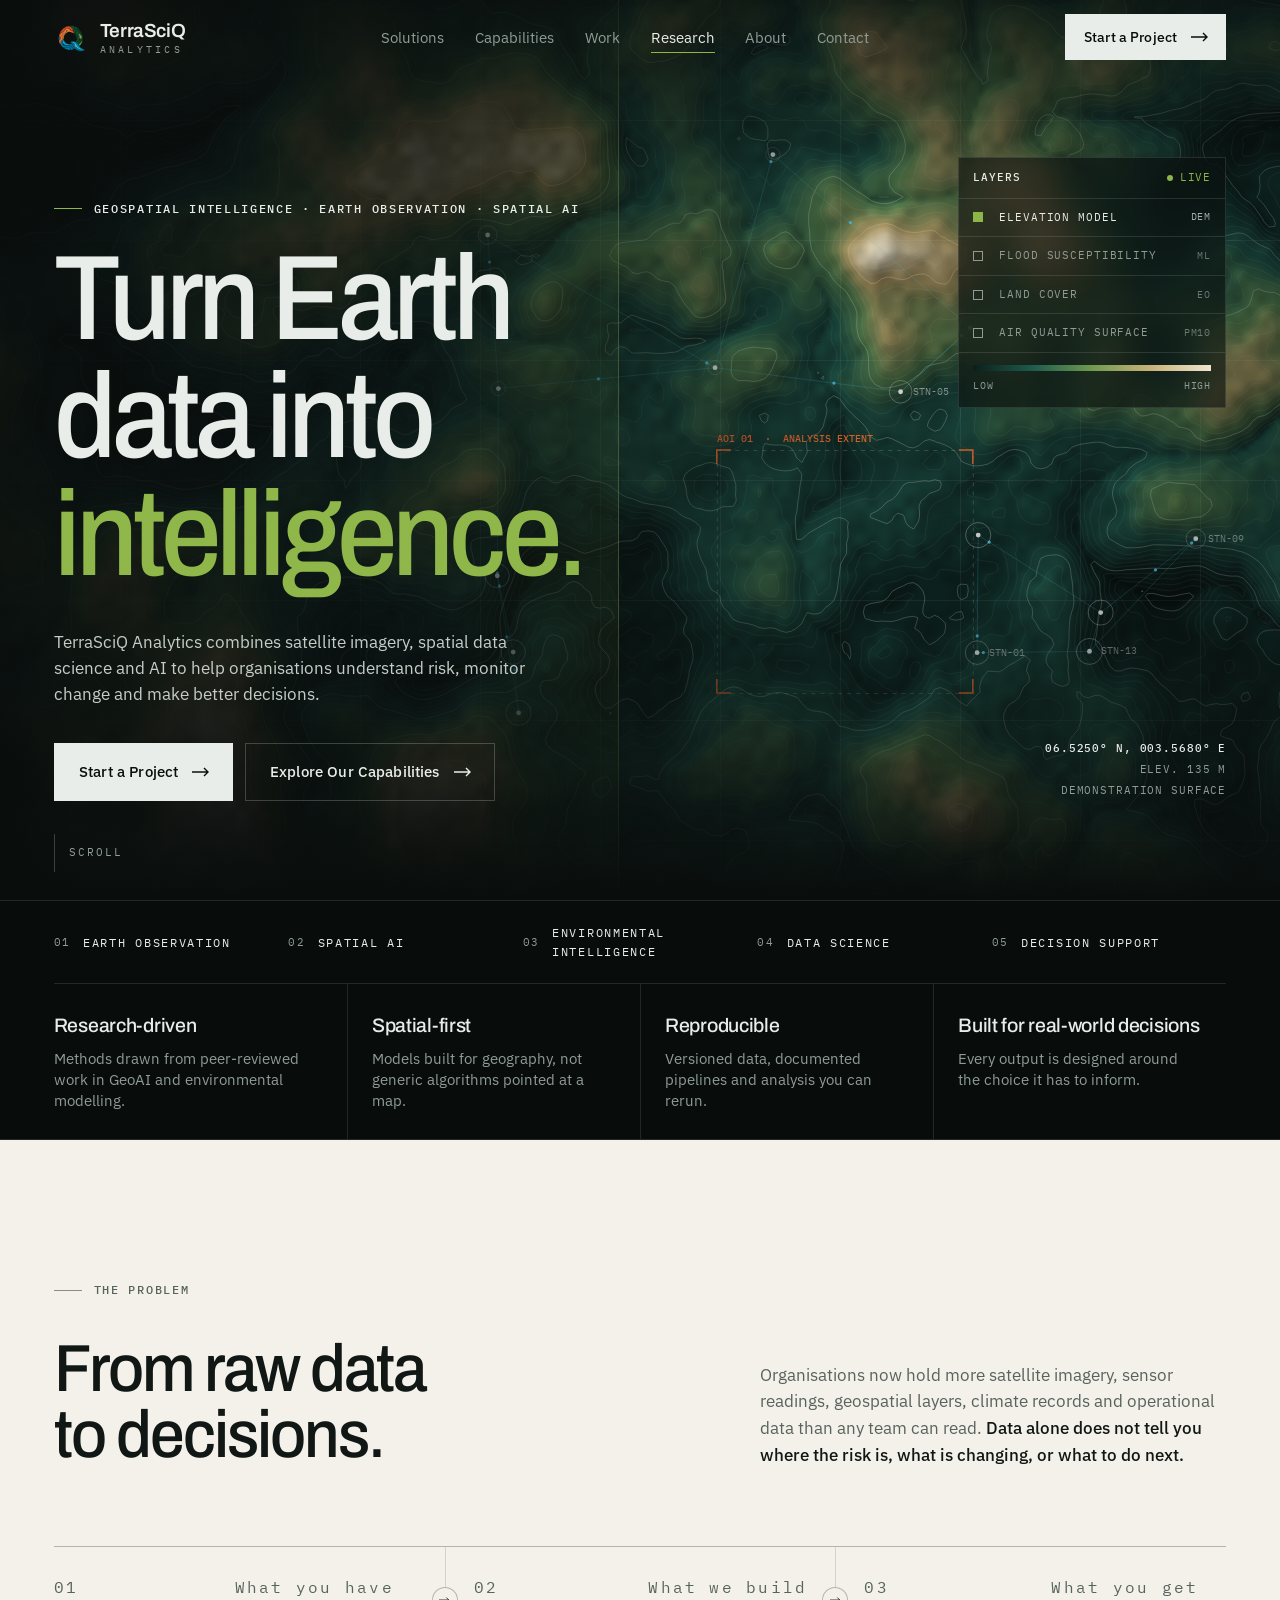
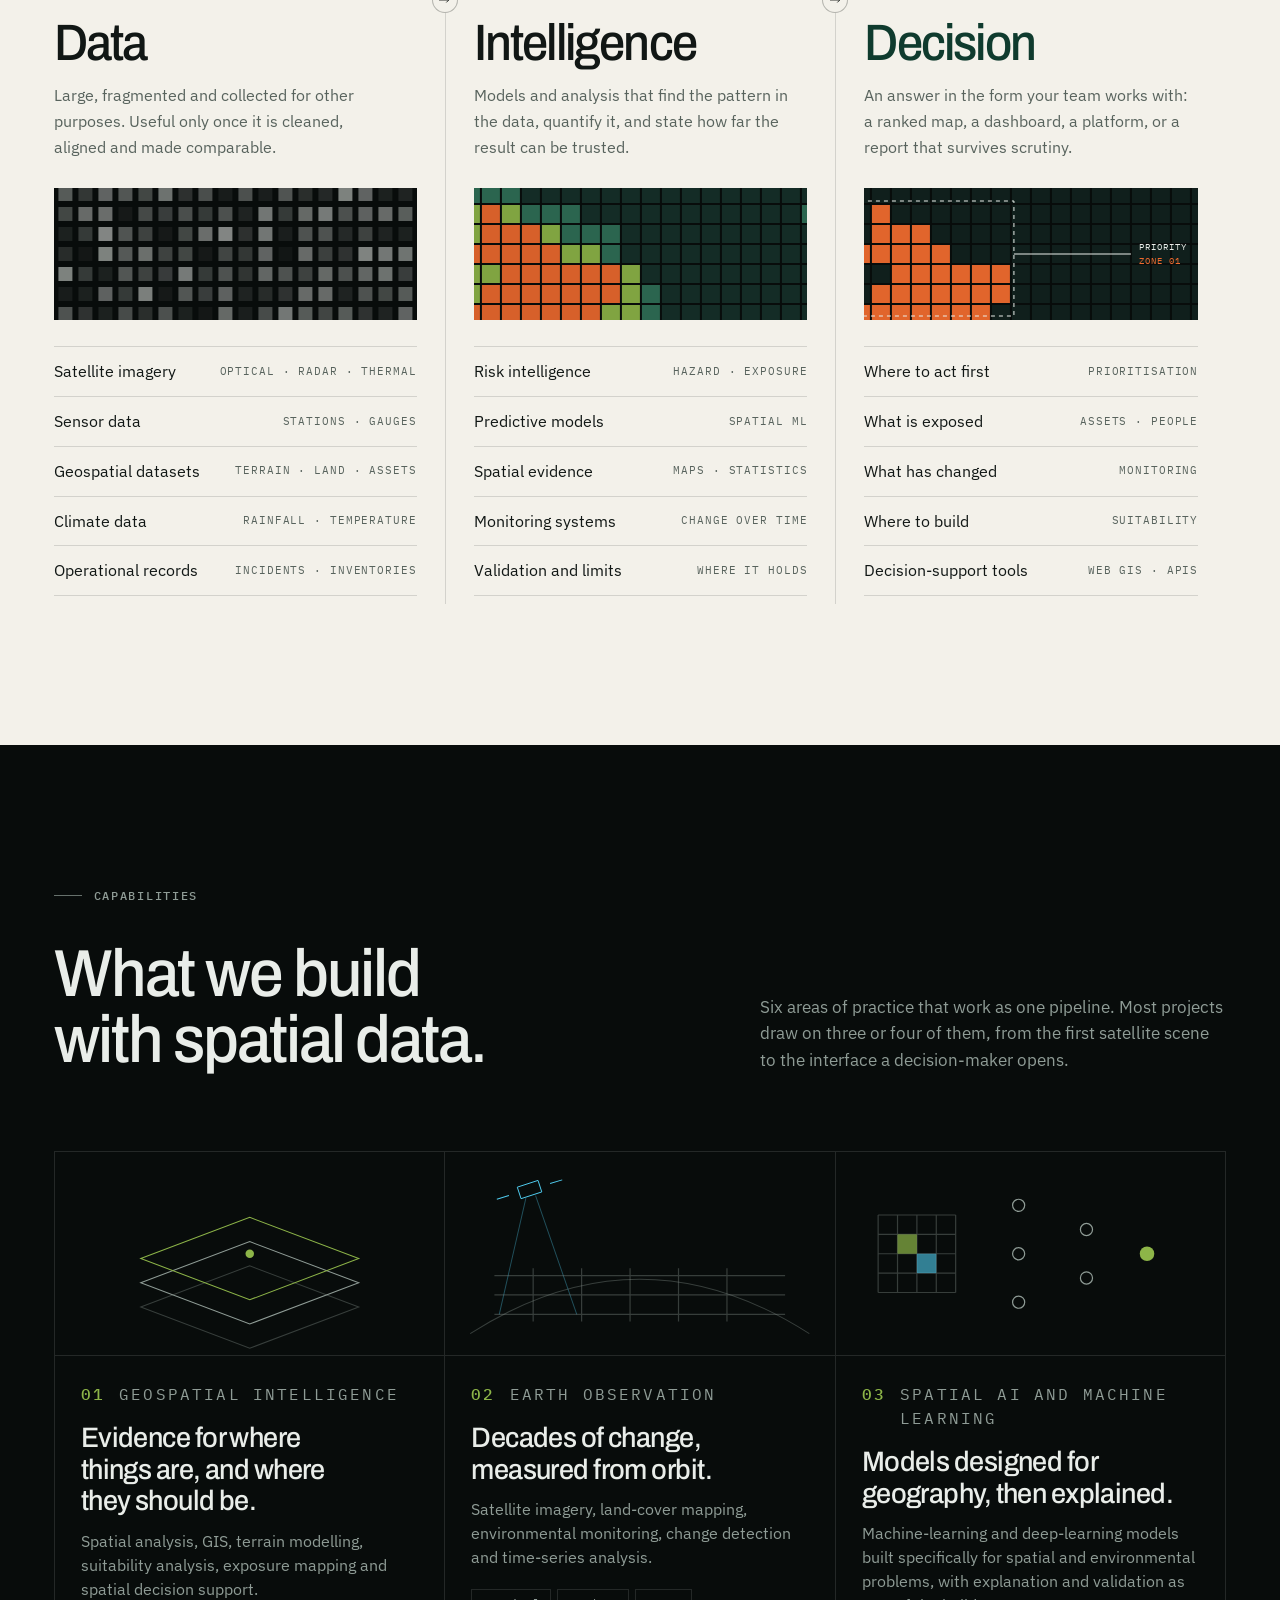
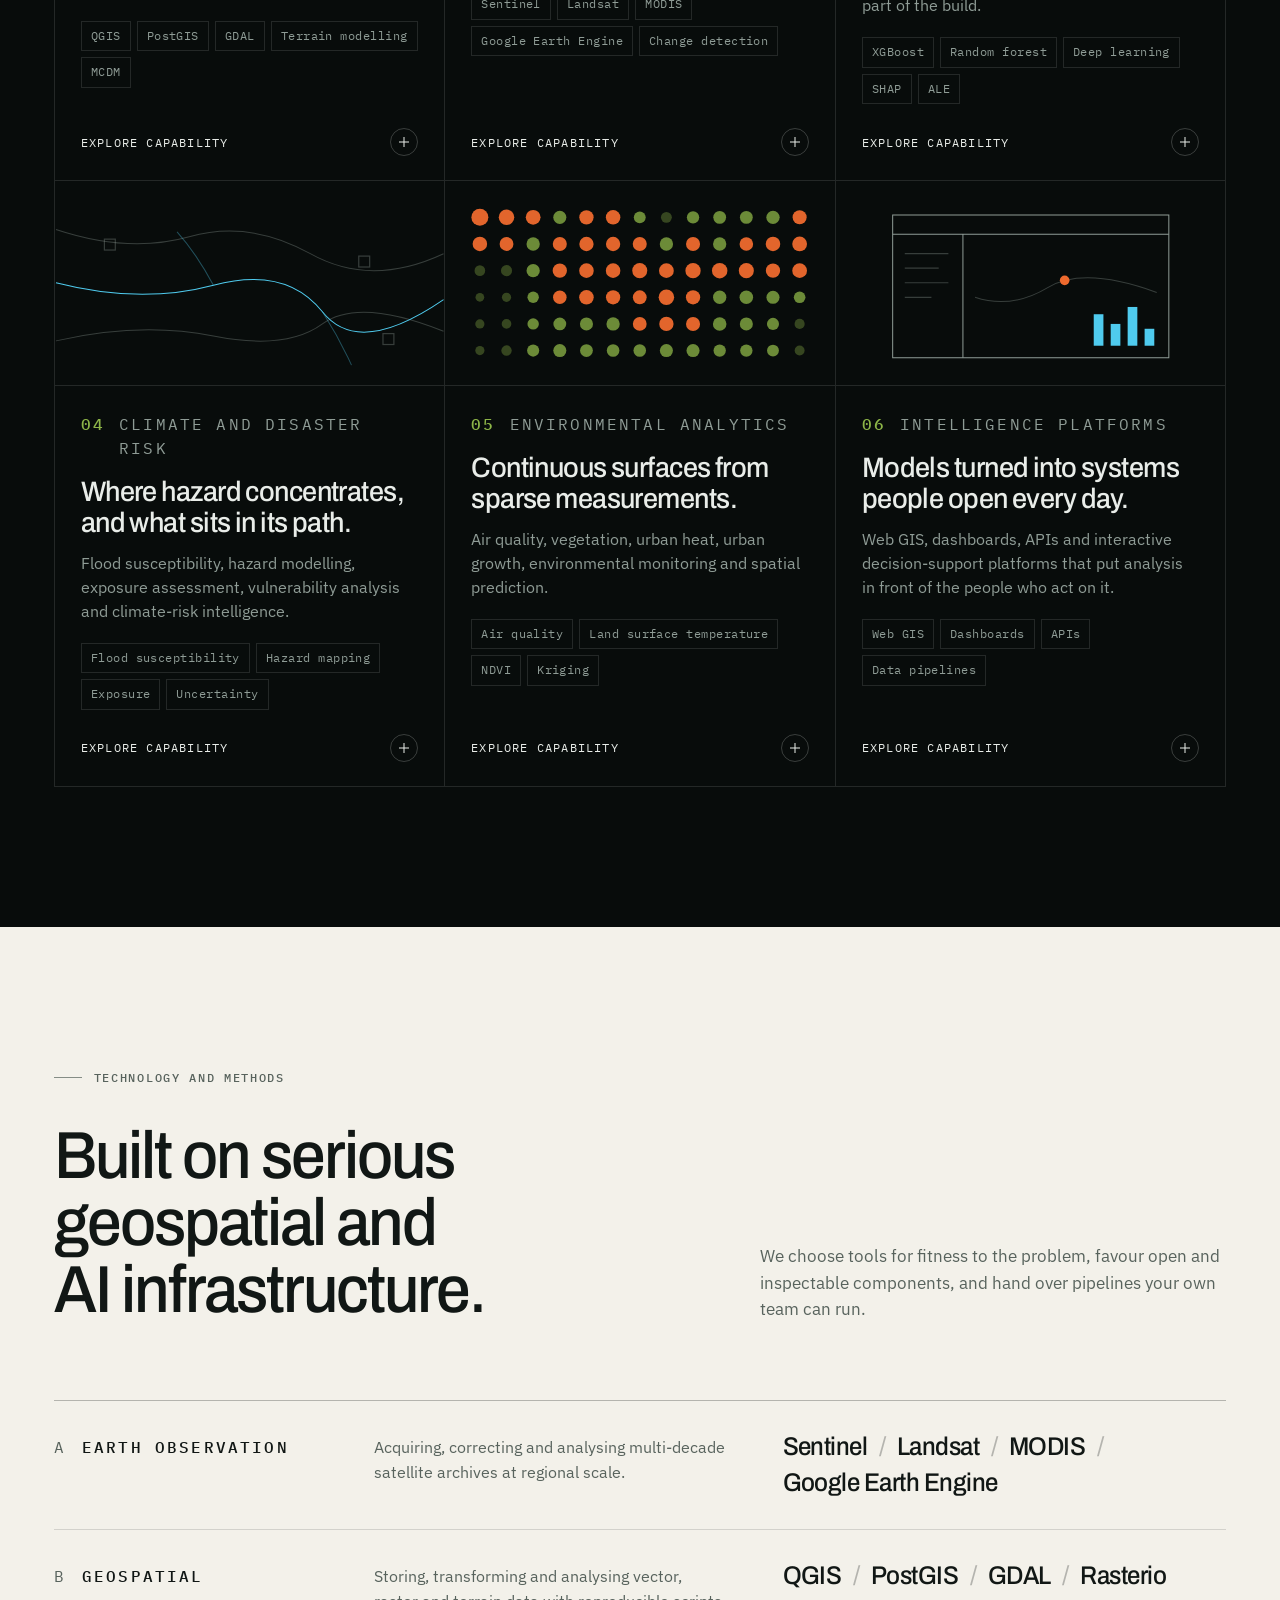
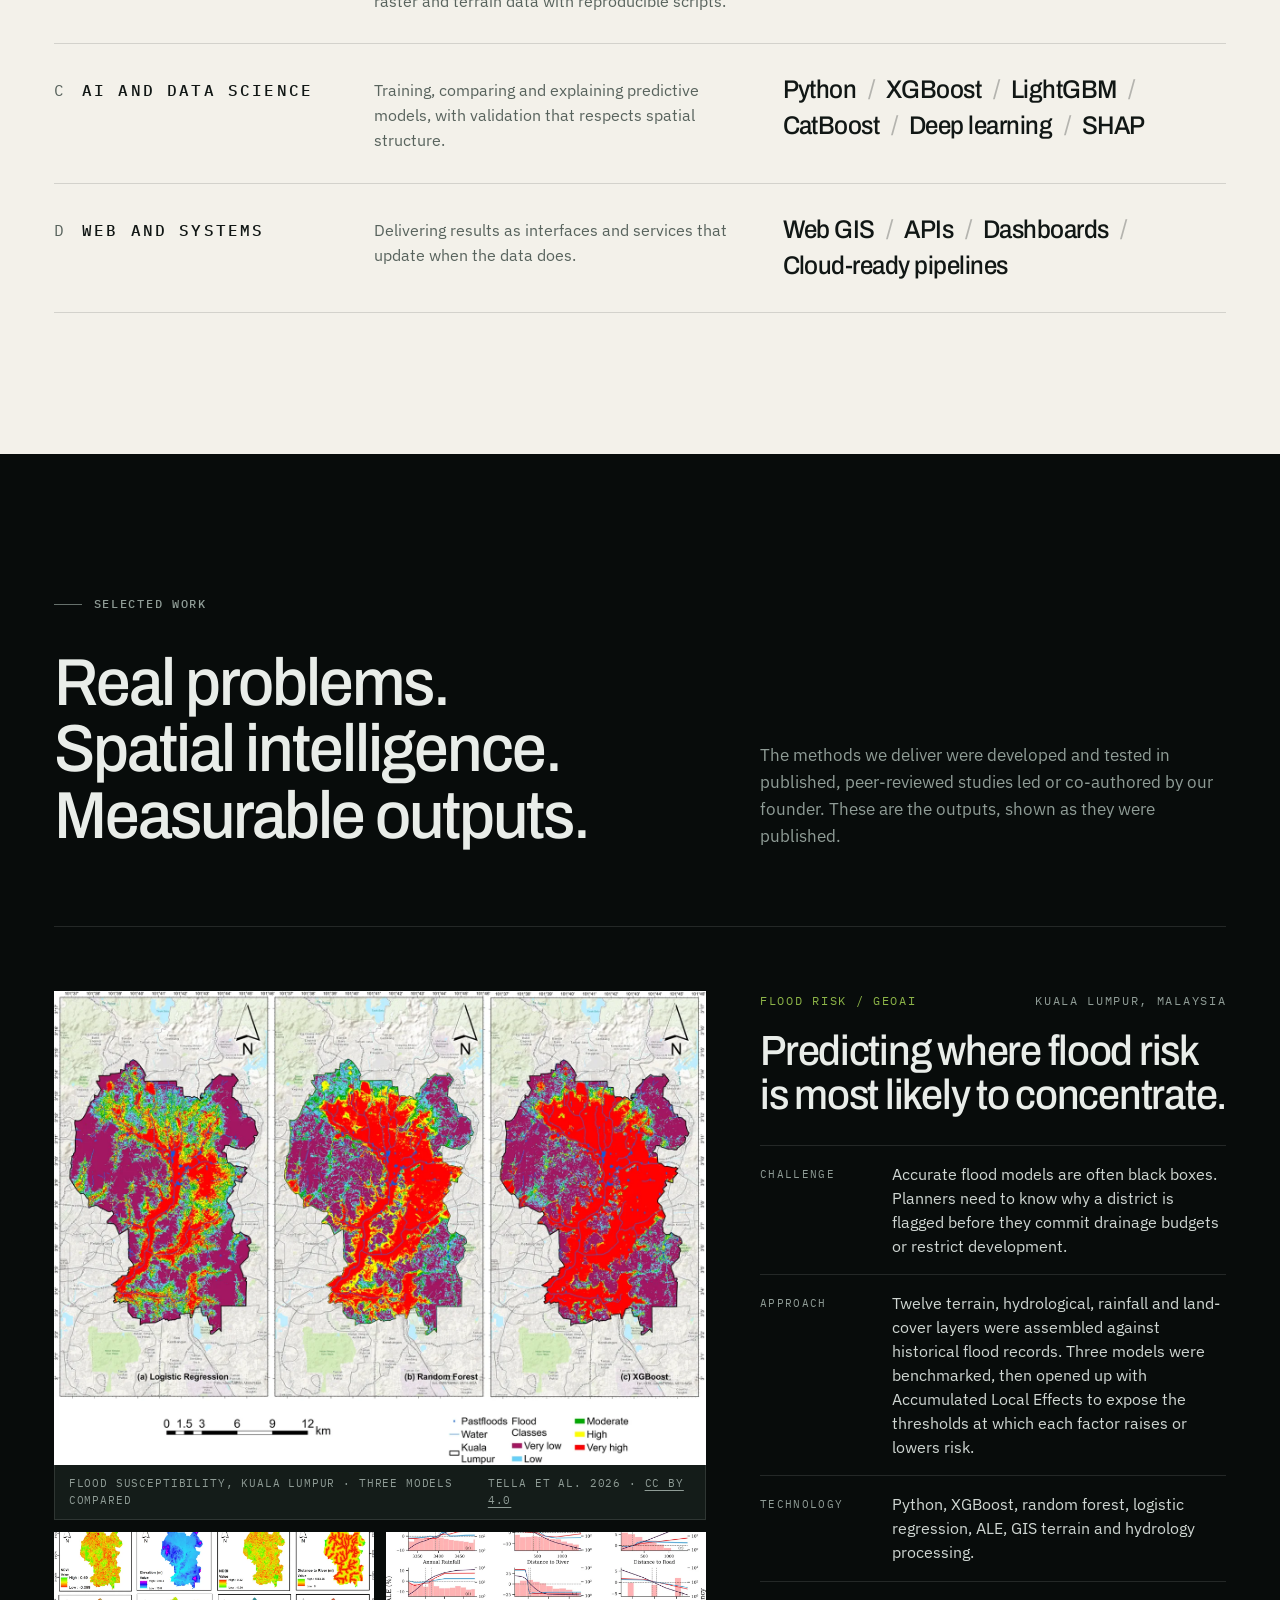
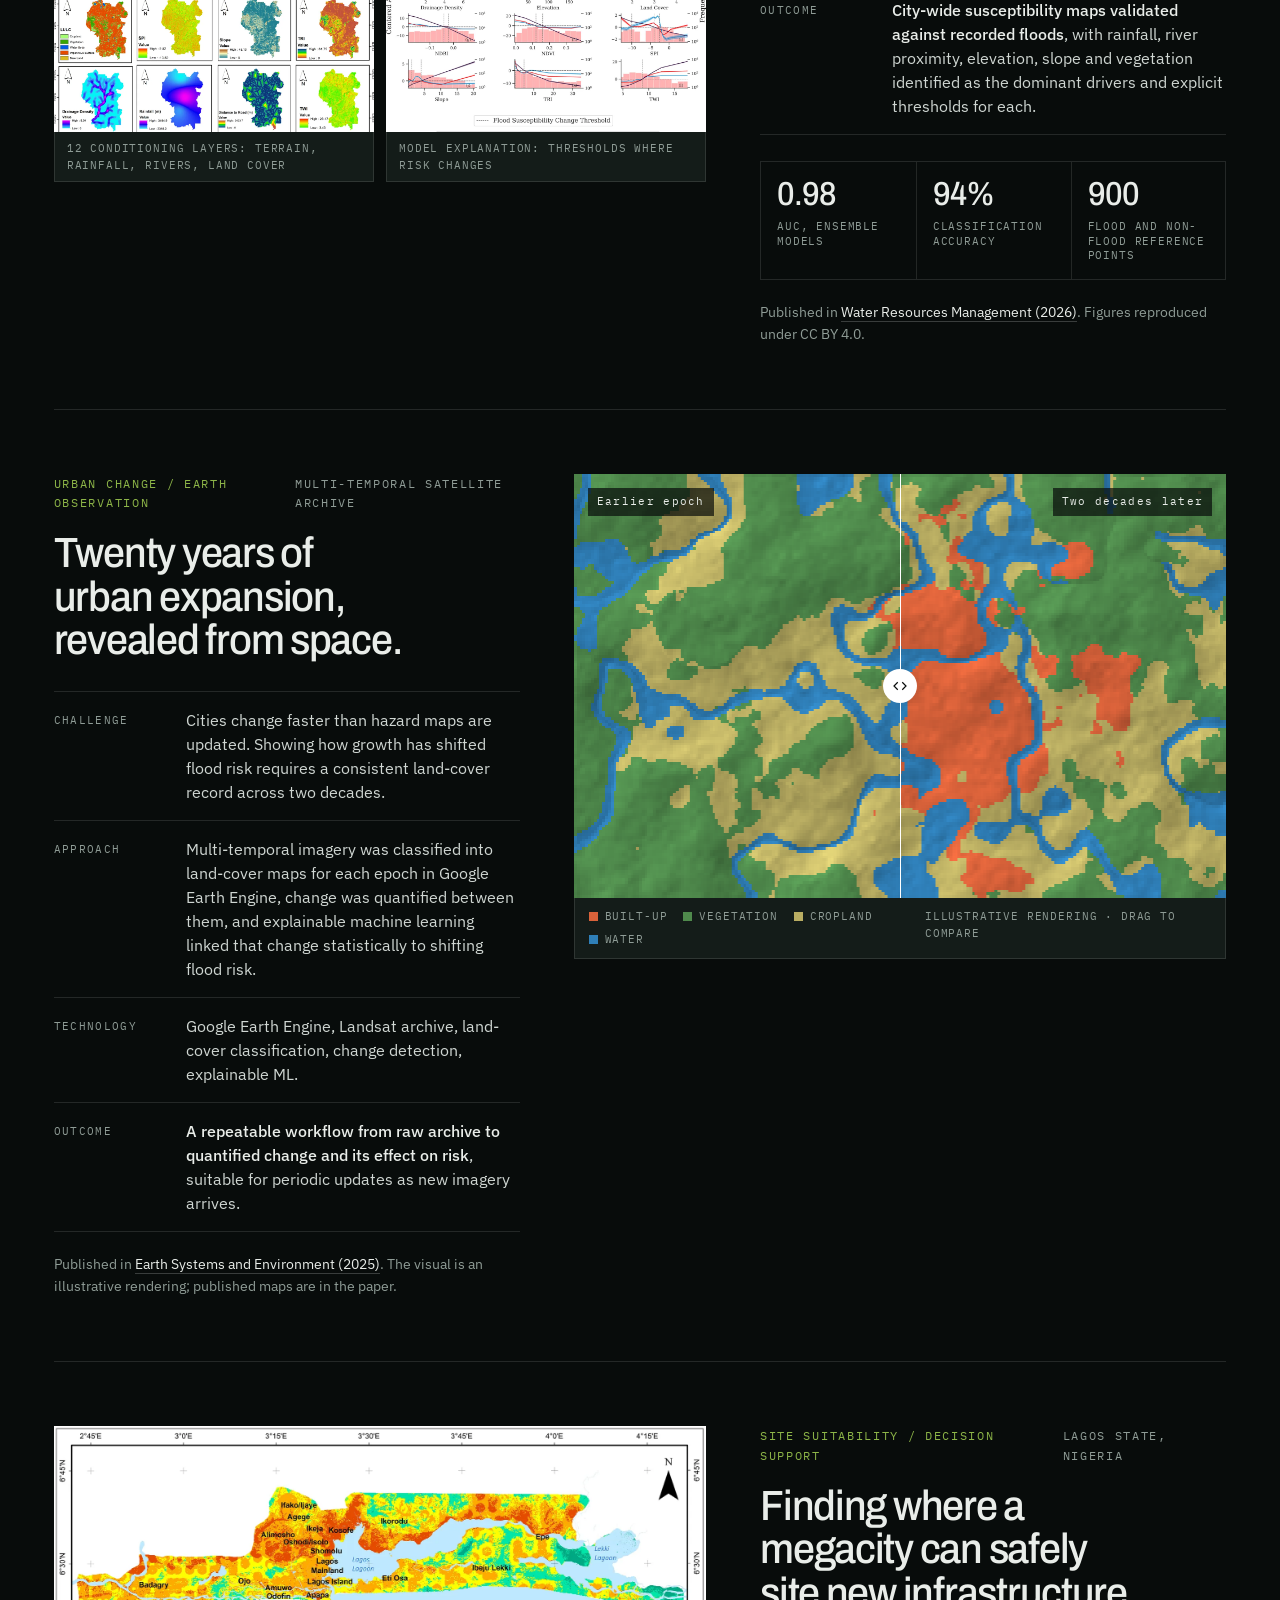
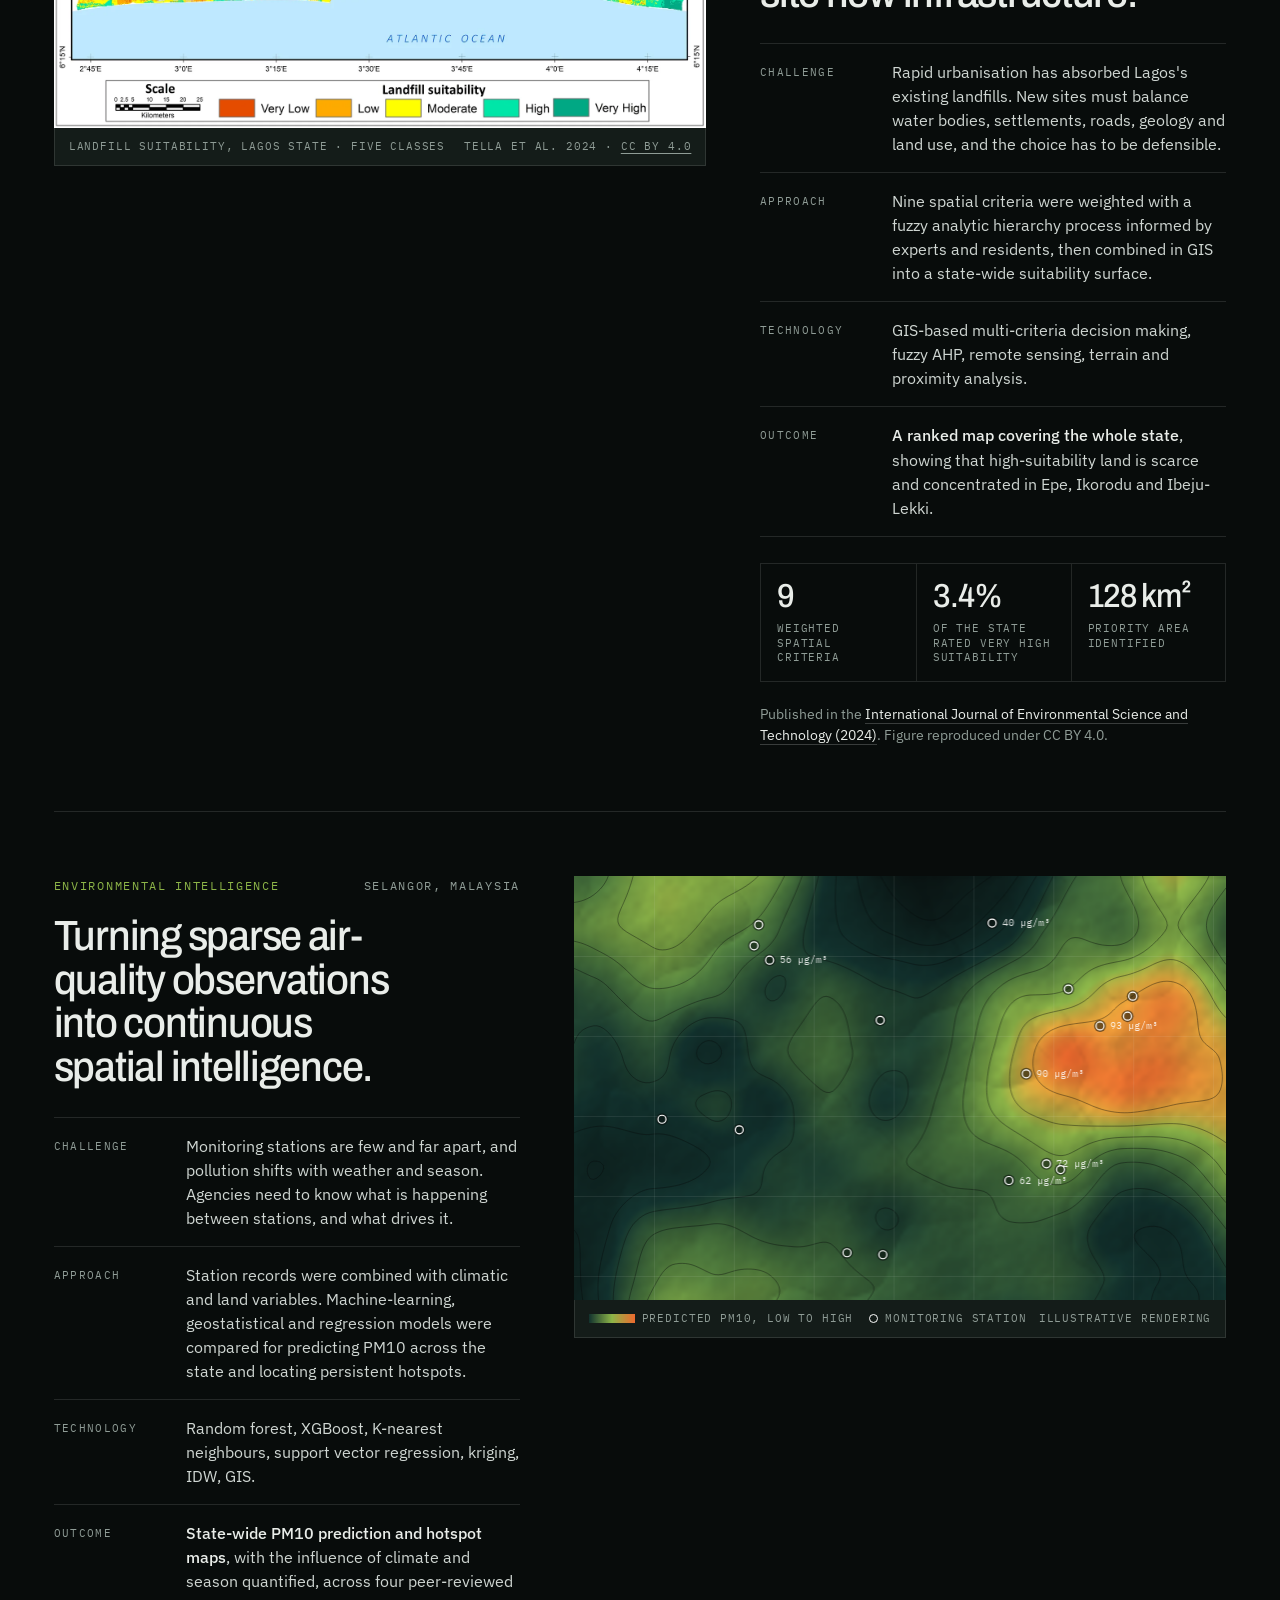
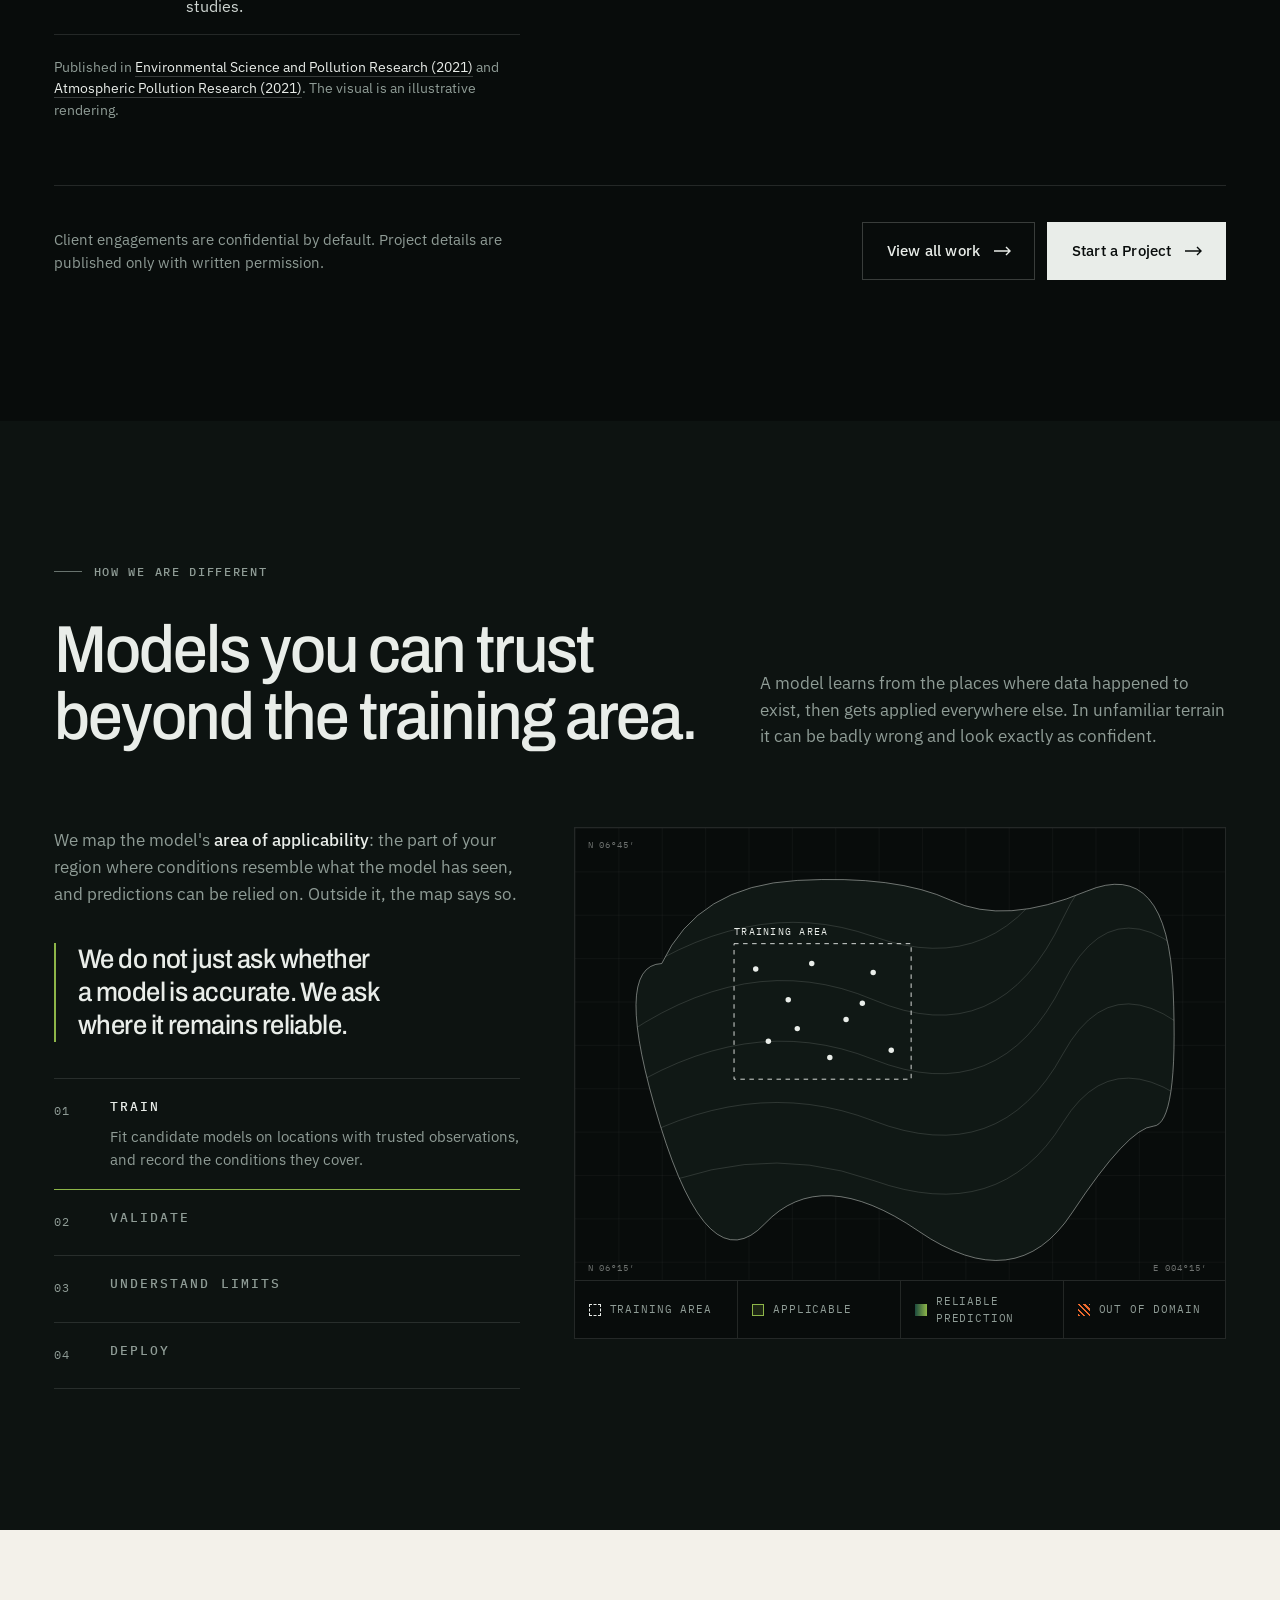
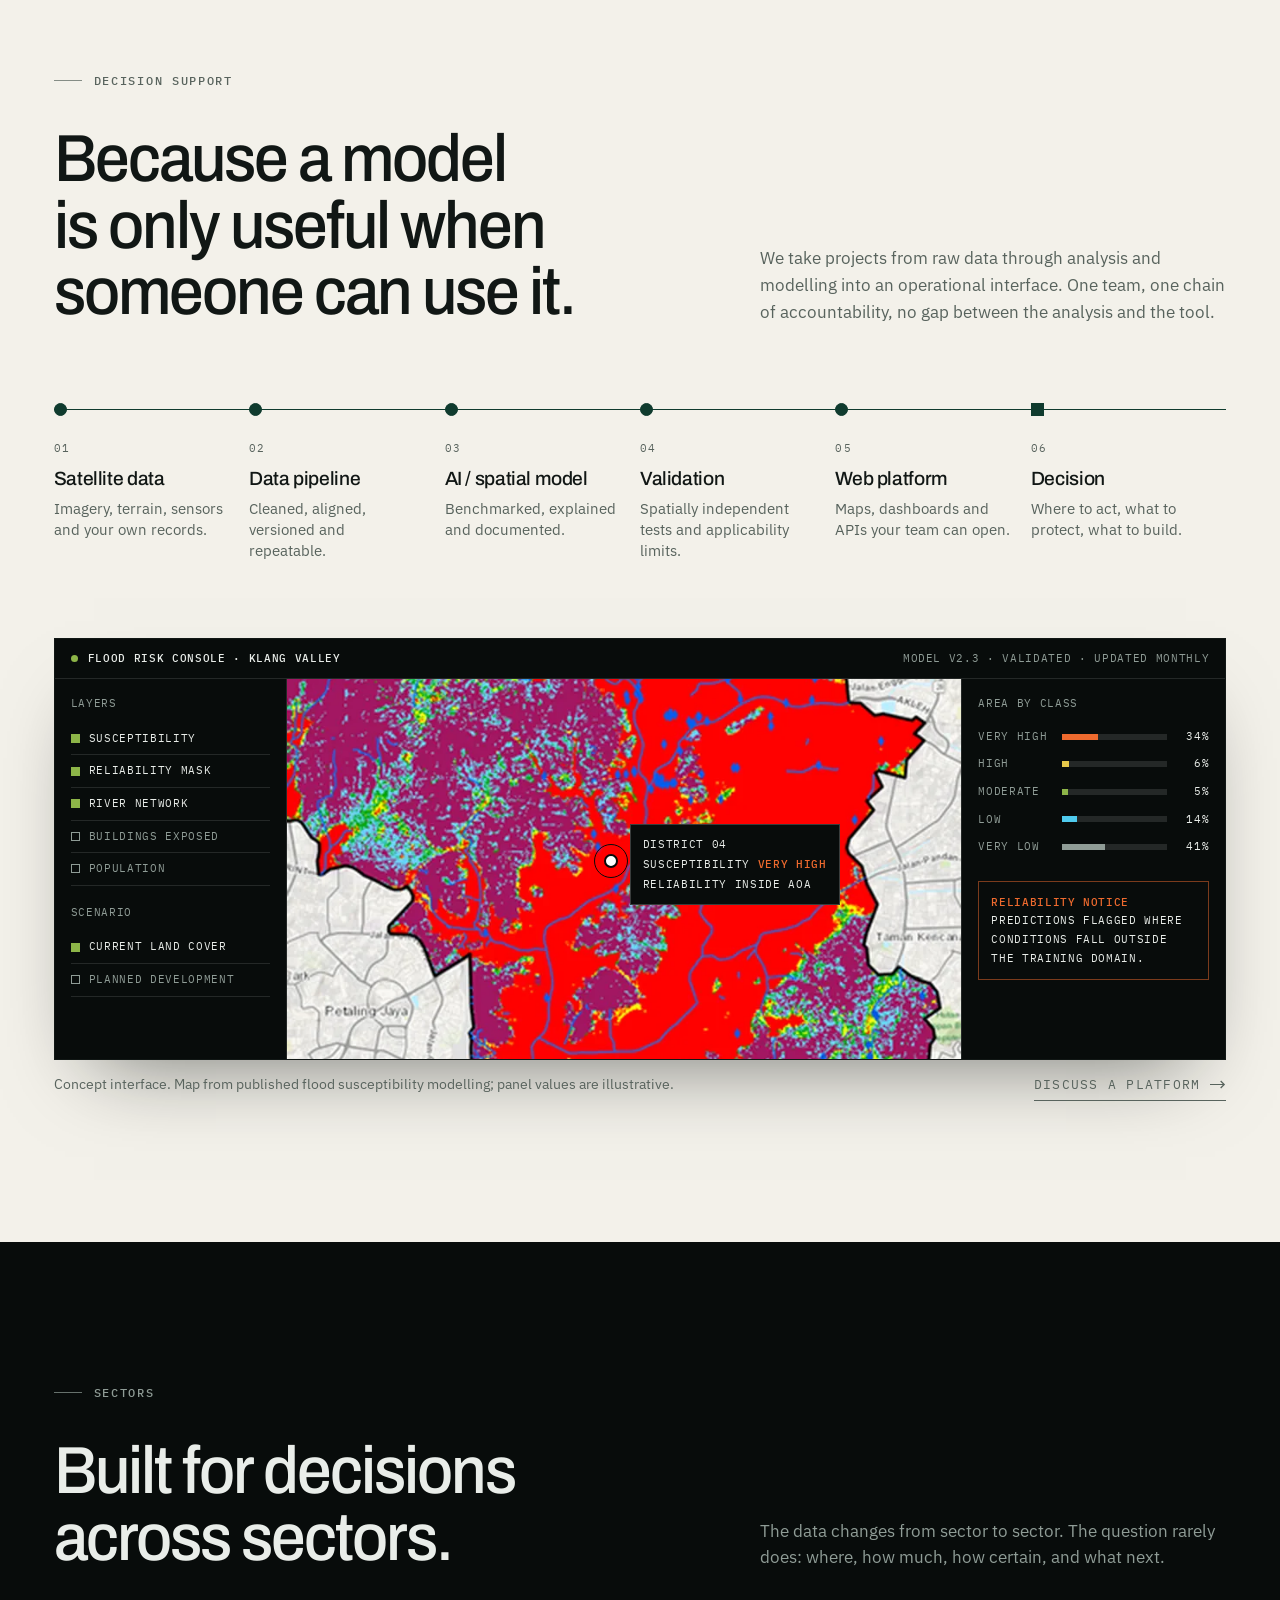
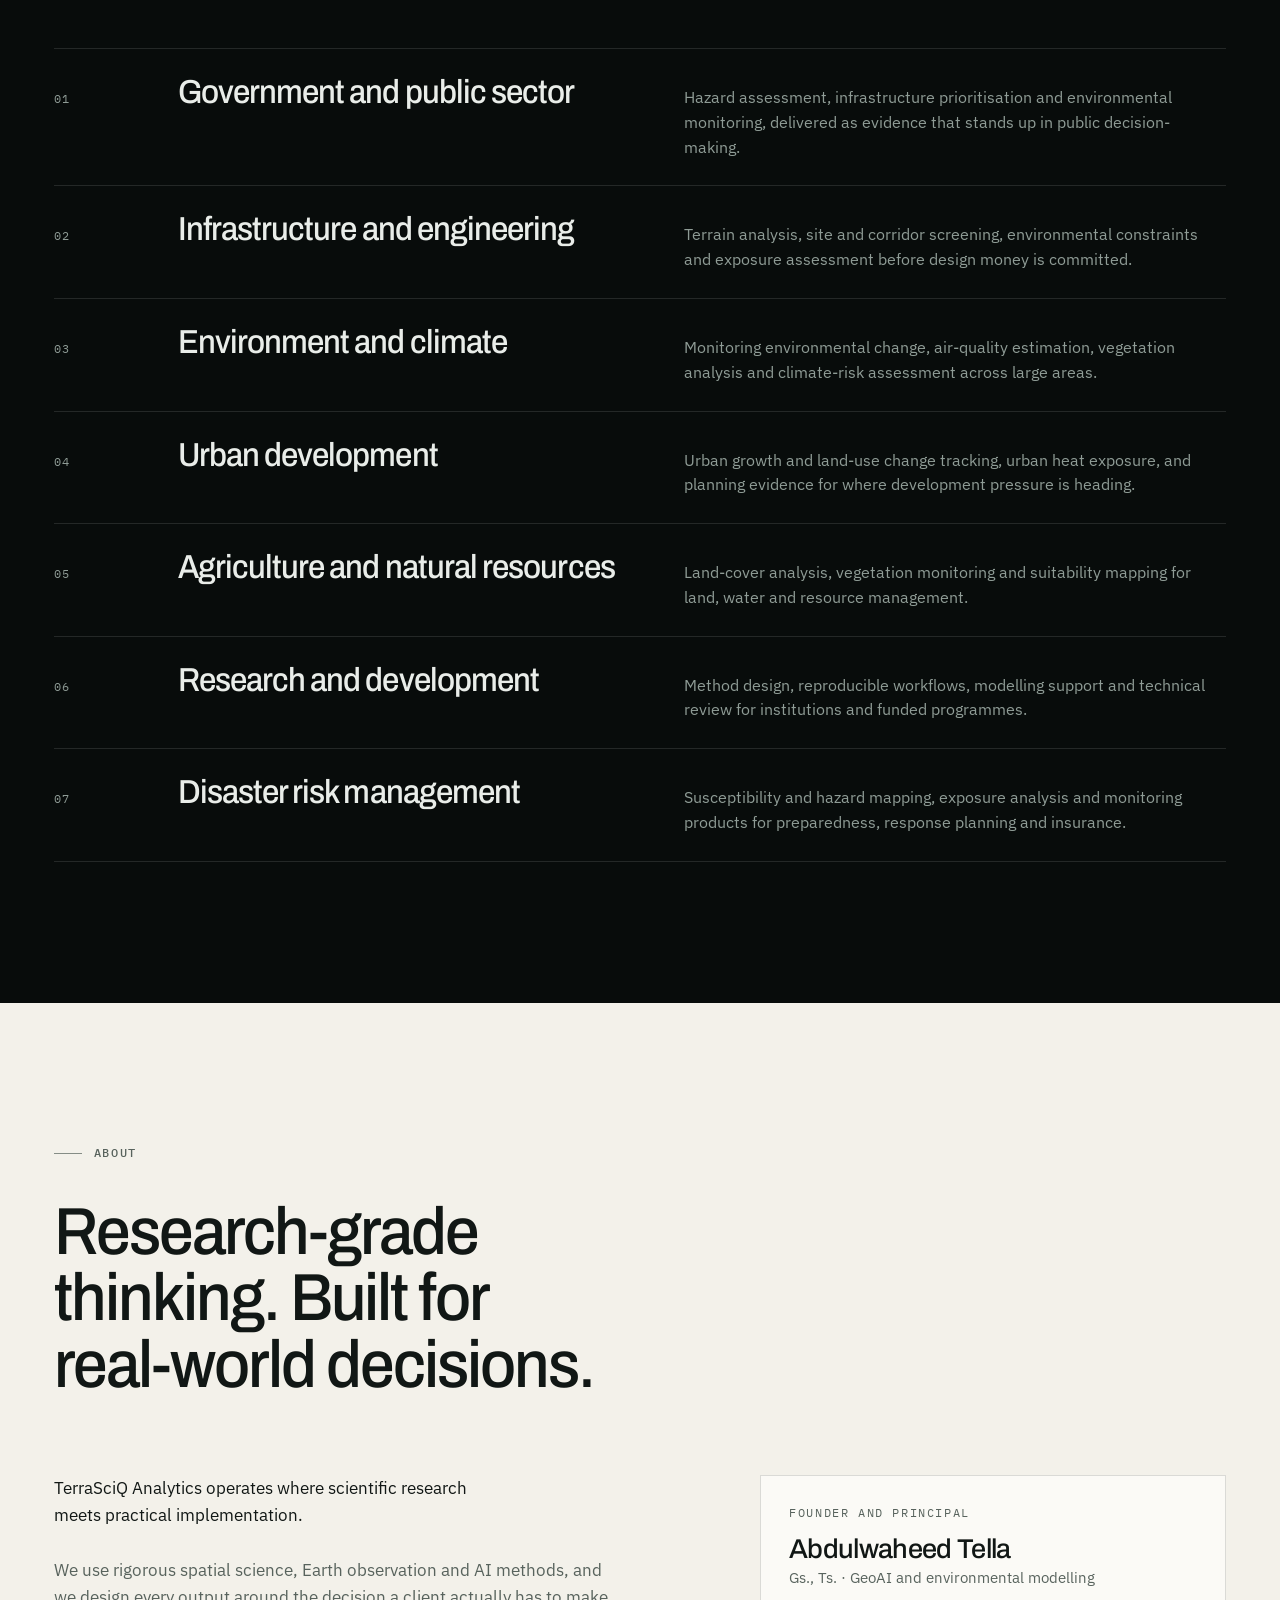
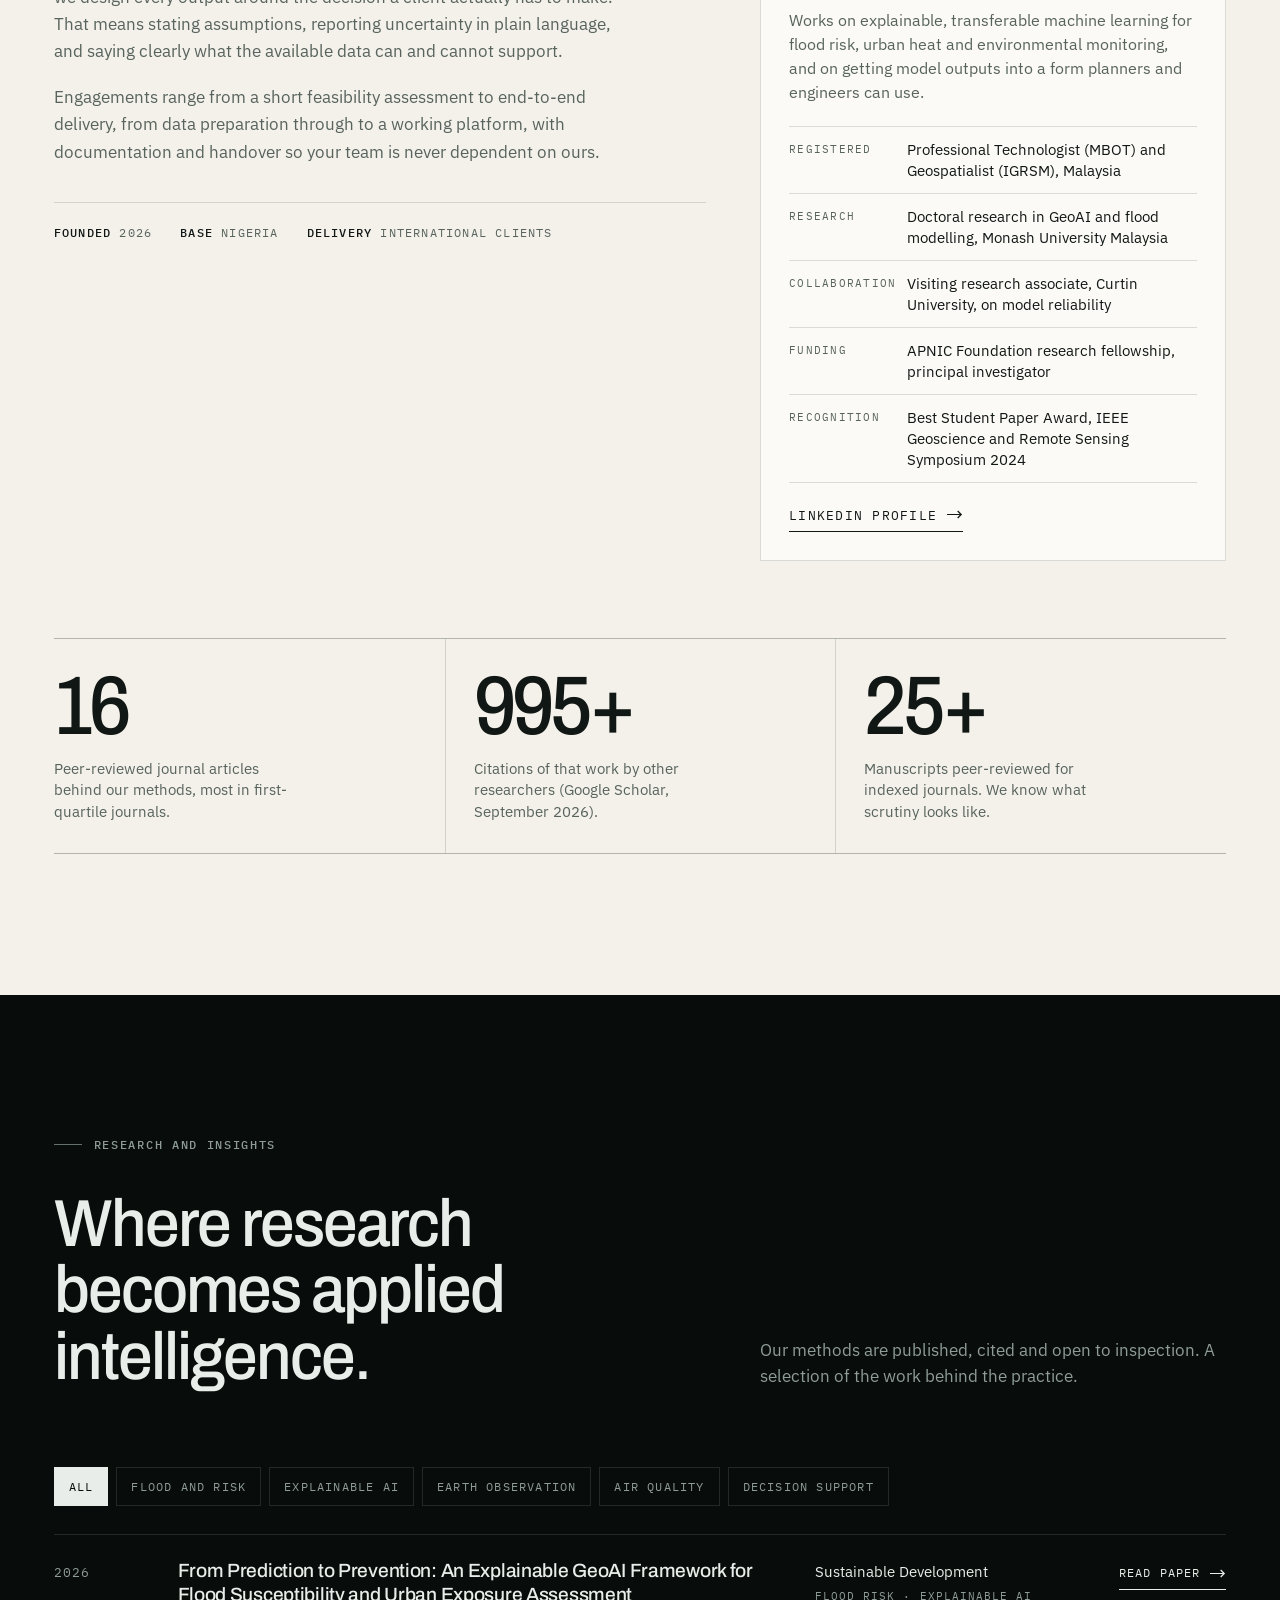
==== index.html @ 1909eb3b "Build TerraSciQ Analytics website Single-page static site: hero terrain engine with switchable layer" ====
<!doctype html>
<html lang="en" class="no-js">
<head>
  <meta charset="utf-8">
  <meta name="viewport" content="width=device-width, initial-scale=1">
  <title>TerraSciQ Analytics | Geospatial intelligence, Earth observation and spatial AI</title>
  <meta name="description" content="TerraSciQ Analytics combines satellite imagery, spatial data science and AI to help organisations understand risk, monitor change and make better decisions. GeoAI, flood and climate risk modelling, environmental analytics and Web GIS platforms.">
  <meta name="theme-color" content="#080c0b">
  <link rel="canonical" href="https://www.terrasciq.com/">

  <meta property="og:type" content="website">
  <meta property="og:site_name" content="TerraSciQ Analytics">
  <meta property="og:title" content="TerraSciQ Analytics | Turn Earth data into intelligence">
  <meta property="og:description" content="Spatial intelligence powered by Earth observation, AI and data science. We build spatial models and test where their predictions remain reliable.">
  <meta property="og:url" content="https://www.terrasciq.com/">
  <meta property="og:image" content="https://www.terrasciq.com/assets/img/og-image.jpg">
  <meta property="og:image:width" content="1200">
  <meta property="og:image:height" content="630">
  <meta name="twitter:card" content="summary_large_image">

  <link rel="icon" type="image/png" sizes="32x32" href="assets/img/favicon-32.png">
  <link rel="icon" type="image/png" sizes="16x16" href="assets/img/favicon-16.png">
  <link rel="apple-touch-icon" sizes="180x180" href="assets/img/favicon-180.png">
  <link rel="manifest" href="site.webmanifest">

  <link rel="preconnect" href="https://fonts.googleapis.com">
  <link rel="preconnect" href="https://fonts.gstatic.com" crossorigin>
  <link rel="stylesheet" href="https://fonts.googleapis.com/css2?family=Archivo:wdth,wght@62..125,400..700&family=IBM+Plex+Mono:wght@400;500&family=IBM+Plex+Sans:wght@400;500&display=swap">
  <link rel="stylesheet" href="css/styles.css">
  <script>document.documentElement.className = 'js';</script>

  <script type="application/ld+json">
  {
    "@context": "https://schema.org",
    "@type": "ProfessionalService",
    "name": "TerraSciQ Analytics",
    "url": "https://www.terrasciq.com/",
    "logo": "https://www.terrasciq.com/assets/img/favicon-512.png",
    "image": "https://www.terrasciq.com/assets/img/og-image.jpg",
    "slogan": "Spatial intelligence powered by Earth observation, AI and data science.",
    "description": "Geospatial intelligence, Earth observation, spatial AI, climate and disaster risk modelling, environmental analytics and decision-support platforms.",
    "foundingDate": "2026",
    "email": "terrasciq.analytics@gmail.com",
    "telephone": "+60102486014",
    "address": { "@type": "PostalAddress", "addressCountry": "NG" },
    "areaServed": "Worldwide",
    "founder": { "@type": "Person", "name": "Abdulwaheed Tella", "sameAs": ["https://orcid.org/0000-0002-4380-3343", "https://www.linkedin.com/in/abdulwaheedtella"] },
    "knowsAbout": ["GeoAI", "Geospatial analytics", "Remote sensing", "Earth observation", "Flood risk modelling", "Climate risk analytics", "Environmental analytics", "Spatial data science", "Web GIS"]
  }
  </script>
</head>
<body>
<a class="skip" href="#main">Skip to content</a>

<svg width="0" height="0" style="position:absolute" aria-hidden="true">
  <symbol id="arr" viewBox="0 0 18 10" fill="none" stroke="currentColor" stroke-width="1.4"><path d="M0 5h16M12 1l4 4-4 4"/></symbol>
  <pattern id="hatch" width="7" height="7" patternUnits="userSpaceOnUse" patternTransform="rotate(45)"><line x1="0" y1="0" x2="0" y2="7" stroke="#ee6a2e" stroke-width="1.4"/></pattern>
</svg>

<!-- ============ NAV ============ -->
<header class="nav" id="nav">
  <div class="wrap nav__in">
    <a class="brand" href="#top" aria-label="TerraSciQ Analytics, home">
      <img src="assets/img/logo-icon.webp" width="192" height="192" alt="">
      <span class="brand__name">TerraSciQ<span>Analytics</span></span>
    </a>
    <nav aria-label="Primary">
      <ul class="nav__links">
        <li><a href="#solutions">Solutions</a></li>
        <li><a href="#capabilities">Capabilities</a></li>
        <li><a href="#work">Work</a></li>
        <li><a href="#research">Research</a></li>
        <li><a href="#about">About</a></li>
        <li><a href="#contact">Contact</a></li>
      </ul>
    </nav>
    <div class="nav__right">
      <a class="btn btn--sm" href="#contact" data-magnetic>Start a Project <svg class="arr" aria-hidden="true"><use href="#arr"/></svg></a>
      <button class="burger" id="burger" aria-expanded="false" aria-controls="menu" aria-label="Open menu"><span></span><span></span></button>
    </div>
  </div>
</header>

<div class="menu" id="menu" aria-hidden="true">
  <ul class="menu__links">
    <li><a href="#solutions"><small>01</small>Solutions</a></li>
    <li><a href="#capabilities"><small>02</small>Capabilities</a></li>
    <li><a href="#work"><small>03</small>Work</a></li>
    <li><a href="#research"><small>04</small>Research</a></li>
    <li><a href="#about"><small>05</small>About</a></li>
    <li><a href="#contact"><small>06</small>Contact</a></li>
  </ul>
  <div class="menu__foot">
    <a class="btn" href="#contact">Start a Project <svg class="arr" aria-hidden="true"><use href="#arr"/></svg></a>
    <p>terrasciq.analytics@gmail.com &nbsp;/&nbsp; WhatsApp +60 10-248 6014</p>
  </div>
</div>

<main id="main">

<!-- ============ HERO ============ -->
<section class="hero grain" id="top" aria-labelledby="hero-title">
  <canvas class="hero__canvas" id="hero-canvas" aria-hidden="true"></canvas>
  <div class="hero__shade"></div>

  <div class="hud hud--layers" role="group" aria-label="Map layers">
    <div class="hud__head"><b>Layers</b><i>Live</i></div>
    <button class="layer" data-layer="elevation" aria-pressed="true"><span>Elevation model</span><span>DEM</span></button>
    <button class="layer" data-layer="flood" aria-pressed="false"><span>Flood susceptibility</span><span>ML</span></button>
    <button class="layer" data-layer="landcover" aria-pressed="false"><span>Land cover</span><span>EO</span></button>
    <button class="layer" data-layer="air" aria-pressed="false"><span>Air quality surface</span><span>PM10</span></button>
    <div class="hud__ramp"><div id="hud-ramp"></div><p><span id="hud-lo">Low</span><span id="hud-hi">High</span></p></div>
  </div>
  <p class="hud hud--readout" aria-hidden="true">
    <b id="hud-coord">06.5244° N, 003.3792° E</b><br>
    <span id="hud-val">Elev. 000 m</span><br>
    Demonstration surface
  </p>

  <div class="wrap hero__in">
    <p class="label">Geospatial intelligence · Earth observation · Spatial AI</p>
    <h1 class="hero__title" id="hero-title">
      <span class="line"><span>Turn Earth</span></span>
      <span class="line"><span>data into</span></span>
      <span class="line"><span><em>intelligence.</em></span></span>
    </h1>
    <p class="hero__copy">TerraSciQ Analytics combines satellite imagery, spatial data science and AI to help organisations understand risk, monitor change and make better decisions.</p>
    <div class="hero__cta">
      <a class="btn" href="#contact" data-magnetic>Start a Project <svg class="arr" aria-hidden="true"><use href="#arr"/></svg></a>
      <a class="btn btn--ghost" href="#capabilities">Explore Our Capabilities <svg class="arr" aria-hidden="true"><use href="#arr"/></svg></a>
    </div>
    <div class="hero__layers-m" role="group" aria-label="Map layers">
      <button data-layer="elevation" aria-pressed="true">Elevation</button>
      <button data-layer="flood" aria-pressed="false">Flood risk</button>
      <button data-layer="landcover" aria-pressed="false">Land cover</button>
      <button data-layer="air" aria-pressed="false">Air quality</button>
    </div>
  </div>
  <a class="scroll-cue" href="#solutions"><i></i>Scroll</a>
</section>

<!-- ============ TRUST STRIP ============ -->
<section class="strip" aria-label="What we do">
  <div class="wrap">
    <ul class="strip__row">
      <li data-n="01">Earth observation</li>
      <li data-n="02">Spatial AI</li>
      <li data-n="03">Environmental intelligence</li>
      <li data-n="04">Data science</li>
      <li data-n="05">Decision support</li>
    </ul>
    <ul class="strip__proof">
      <li class="rv"><b>Research-driven</b><span>Methods drawn from peer-reviewed work in GeoAI and environmental modelling.</span></li>
      <li class="rv" style="--d:1"><b>Spatial-first</b><span>Models built for geography, not generic algorithms pointed at a map.</span></li>
      <li class="rv" style="--d:2"><b>Reproducible</b><span>Versioned data, documented pipelines and analysis you can rerun.</span></li>
      <li class="rv" style="--d:3"><b>Built for real-world decisions</b><span>Every output is designed around the choice it has to inform.</span></li>
    </ul>
  </div>
</section>

<!-- ============ PROBLEM / VALUE ============ -->
<section class="section light" id="solutions" aria-labelledby="problem-title">
  <div class="wrap">
    <div class="head">
      <p class="label">The problem</p>
      <h2 class="h2 rv" id="problem-title">From raw data<br>to decisions.</h2>
      <p class="lede rv" style="--d:1">Organisations now hold more satellite imagery, sensor readings, geospatial layers, climate records and operational data than any team can read. <strong>Data alone does not tell you where the risk is, what is changing, or what to do next.</strong></p>
    </div>

    <div class="flow">
      <div class="flow__col rv">
        <p class="flow__n"><span>01</span><span>What you have</span></p>
        <h3 class="flow__title">Data</h3>
        <p>Large, fragmented and collected for other purposes. Useful only once it is cleaned, aligned and made comparable.</p>
        <div class="flow__viz" aria-hidden="true">
          <svg viewBox="0 0 400 132" preserveAspectRatio="xMidYMid slice" id="viz-data"></svg>
        </div>
        <ul class="flow__list">
          <li>Satellite imagery <span>Optical · radar · thermal</span></li>
          <li>Sensor data <span>Stations · gauges</span></li>
          <li>Geospatial datasets <span>Terrain · land · assets</span></li>
          <li>Climate data <span>Rainfall · temperature</span></li>
          <li>Operational records <span>Incidents · inventories</span></li>
        </ul>
        <span class="flow__arrow" aria-hidden="true"><svg viewBox="0 0 18 10"><use href="#arr"/></svg></span>
      </div>
      <div class="flow__col rv" style="--d:1">
        <p class="flow__n"><span>02</span><span>What we build</span></p>
        <h3 class="flow__title">Intelligence</h3>
        <p>Models and analysis that find the pattern in the data, quantify it, and state how far the result can be trusted.</p>
        <div class="flow__viz" aria-hidden="true">
          <svg viewBox="0 0 400 132" preserveAspectRatio="xMidYMid slice" id="viz-intel"></svg>
        </div>
        <ul class="flow__list">
          <li>Risk intelligence <span>Hazard · exposure</span></li>
          <li>Predictive models <span>Spatial ML</span></li>
          <li>Spatial evidence <span>Maps · statistics</span></li>
          <li>Monitoring systems <span>Change over time</span></li>
          <li>Validation and limits <span>Where it holds</span></li>
        </ul>
        <span class="flow__arrow" aria-hidden="true"><svg viewBox="0 0 18 10"><use href="#arr"/></svg></span>
      </div>
      <div class="flow__col rv" style="--d:2">
        <p class="flow__n"><span>03</span><span>What you get</span></p>
        <h3 class="flow__title">Decision</h3>
        <p>An answer in the form your team works with: a ranked map, a dashboard, a platform, or a report that survives scrutiny.</p>
        <div class="flow__viz" aria-hidden="true">
          <svg viewBox="0 0 400 132" preserveAspectRatio="xMidYMid slice" id="viz-decision"></svg>
        </div>
        <ul class="flow__list">
          <li>Where to act first <span>Prioritisation</span></li>
          <li>What is exposed <span>Assets · people</span></li>
          <li>What has changed <span>Monitoring</span></li>
          <li>Where to build <span>Suitability</span></li>
          <li>Decision-support tools <span>Web GIS · APIs</span></li>
        </ul>
      </div>
    </div>
  </div>
</section>

<!-- ============ CAPABILITIES ============ -->
<section class="section dark" id="capabilities" aria-labelledby="cap-title">
  <div class="wrap">
    <div class="head">
      <p class="label">Capabilities</p>
      <h2 class="h2 rv" id="cap-title">What we build<br>with spatial data.</h2>
      <p class="lede rv" style="--d:1">Six areas of practice that work as one pipeline. Most projects draw on three or four of them, from the first satellite scene to the interface a decision-maker opens.</p>
    </div>

    <div class="caps">
      <article class="cap rv">
        <div class="cap__viz" aria-hidden="true">
          <svg viewBox="0 0 320 168">
            <path class="s dim" d="M70 128l90-34 90 34-90 34z"/>
            <path class="s up1" d="M70 108l90-34 90 34-90 34z"/>
            <path class="s a up2" d="M70 88l90-34 90 34-90 34z"/>
            <path class="s a up2 hid" d="M115 88q22-18 45-4t45 2M100 96q30-12 60 0t60-6"/>
            <circle class="f up2" cx="160" cy="84" r="3.5"/>
            <path class="s a up2 hid" d="M160 84V40"/>
            <circle class="s a up2 hid" cx="160" cy="34" r="6"/>
          </svg>
        </div>
        <div class="cap__body">
          <p class="cap__n"><b>01</b>Geospatial intelligence</p>
          <h3 class="h3">Evidence for where things are, and where they should be.</h3>
          <p>Spatial analysis, GIS, terrain modelling, suitability analysis, exposure mapping and spatial decision support.</p>
          <ul class="tags"><li>QGIS</li><li>PostGIS</li><li>GDAL</li><li>Terrain modelling</li><li>MCDM</li></ul>
          <div class="cap__more" id="cap-1"><div><dl>
            <div><dt>Typical question</dt><dd>Which sites meet every constraint, and which should we rule out first?</dd></div>
            <div><dt>You receive</dt><dd>Ranked suitability and exposure maps, the criteria and weights behind them, and the geodatabase.</dd></div>
          </dl></div></div>
          <button class="cap__toggle" aria-expanded="false" aria-controls="cap-1"><span>Explore capability</span><i></i></button>
        </div>
      </article>

      <article class="cap rv" style="--d:1">
        <div class="cap__viz" aria-hidden="true">
          <svg viewBox="0 0 320 168">
            <path class="s dim" d="M20 150Q160 60 300 150"/>
            <g class="slide">
              <rect class="s b" x="60" y="26" width="18" height="10" transform="rotate(-18 69 31)"/>
              <path class="s b" d="M52 36l-10 3M86 26l10-3"/>
              <path class="s b dim" d="M66 38l-22 96M74 36l34 98"/>
            </g>
            <g class="s dim"><path d="M40 134h240M40 118h240M40 102h240M72 96v44M112 96v44M152 96v44M192 96v44M232 96v44"/></g>
            <rect class="fb hid" x="112" y="102" width="40" height="16" opacity=".5"/>
            <rect class="f hid" x="152" y="118" width="40" height="16" opacity=".5"/>
            <path class="s a draw" d="M200 60l14-10 14 16 14-22 14 12 14-18 14 8"/>
          </svg>
        </div>
        <div class="cap__body">
          <p class="cap__n"><b>02</b>Earth observation</p>
          <h3 class="h3">Decades of change, measured from orbit.</h3>
          <p>Satellite imagery, land-cover mapping, environmental monitoring, change detection and time-series analysis.</p>
          <ul class="tags"><li>Sentinel</li><li>Landsat</li><li>MODIS</li><li>Google Earth Engine</li><li>Change detection</li></ul>
          <div class="cap__more" id="cap-2"><div><dl>
            <div><dt>Typical question</dt><dd>How has this city, catchment or concession changed since 2005, and how fast?</dd></div>
            <div><dt>You receive</dt><dd>Classified land-cover epochs, change statistics with accuracy assessment, and a repeatable monitoring workflow.</dd></div>
          </dl></div></div>
          <button class="cap__toggle" aria-expanded="false" aria-controls="cap-2"><span>Explore capability</span><i></i></button>
        </div>
      </article>

      <article class="cap rv" style="--d:2">
        <div class="cap__viz" aria-hidden="true">
          <svg viewBox="0 0 320 168">
            <g class="s dim"><path d="M34 52h64M34 68h64M34 84h64M34 100h64M34 116h64M34 52v64M50 52v64M66 52v64M82 52v64M98 52v64"/></g>
            <rect class="f" x="50" y="68" width="16" height="16" opacity=".7"/><rect class="fb" x="66" y="84" width="16" height="16" opacity=".6"/><rect class="fo hid" x="34" y="100" width="16" height="16" opacity=".7"/>
            <g class="s"><path class="draw a" d="M98 60L150 44M98 84L150 84M98 108L150 124M150 44L206 64M150 84L206 64M150 124L206 104M150 44L206 104M150 84L206 104M206 64L256 84M206 104L256 84"/></g>
            <g class="s"><circle cx="150" cy="44" r="5"/><circle cx="150" cy="84" r="5"/><circle cx="150" cy="124" r="5"/><circle cx="206" cy="64" r="5"/><circle cx="206" cy="104" r="5"/></g>
            <circle class="f grow" cx="256" cy="84" r="6"/>
            <path class="s a hid" d="M270 84h26"/>
          </svg>
        </div>
        <div class="cap__body">
          <p class="cap__n"><b>03</b>Spatial AI and machine learning</p>
          <h3 class="h3">Models designed for geography, then explained.</h3>
          <p>Machine-learning and deep-learning models built specifically for spatial and environmental problems, with explanation and validation as part of the build.</p>
          <ul class="tags"><li>XGBoost</li><li>Random forest</li><li>Deep learning</li><li>SHAP</li><li>ALE</li></ul>
          <div class="cap__more" id="cap-3"><div><dl>
            <div><dt>Typical question</dt><dd>Can we predict this across the whole region, and why does the model flag these places?</dd></div>
            <div><dt>You receive</dt><dd>A benchmarked model, driver explanations a non-specialist can read, spatial validation and documented code.</dd></div>
          </dl></div></div>
          <button class="cap__toggle" aria-expanded="false" aria-controls="cap-3"><span>Explore capability</span><i></i></button>
        </div>
      </article>

      <article class="cap rv">
        <div class="cap__viz" aria-hidden="true">
          <svg viewBox="0 0 320 168">
            <path class="s dim" d="M0 40q60 20 110 6t100 14 110 0M0 132q70-16 130-4t90-10 100 6"/>
            <path class="fo hid" opacity=".16" d="M0 62Q70 82 130 66t90 22 100-6v40q-50 14-100-4t-90-18T0 108z"/>
            <path class="fb hid" opacity=".22" d="M0 74Q70 92 130 76t90 22 100-8v20q-50 12-100-6t-90-20T0 96z"/>
            <path class="s b" d="M0 84Q70 102 130 86t90 22 100-10"/>
            <path class="s b dim" d="M130 86q-14-26-30-44M220 108q14 22 24 44"/>
            <g class="s o hid"><rect x="150" y="60" width="9" height="9"/><rect x="166" y="72" width="9" height="9"/><rect x="92" y="96" width="9" height="9"/></g>
            <g class="s dim"><rect x="40" y="48" width="9" height="9"/><rect x="250" y="62" width="9" height="9"/><rect x="270" y="126" width="9" height="9"/></g>
          </svg>
        </div>
        <div class="cap__body">
          <p class="cap__n"><b>04</b>Climate and disaster risk</p>
          <h3 class="h3">Where hazard concentrates, and what sits in its path.</h3>
          <p>Flood susceptibility, hazard modelling, exposure assessment, vulnerability analysis and climate-risk intelligence.</p>
          <ul class="tags"><li>Flood susceptibility</li><li>Hazard mapping</li><li>Exposure</li><li>Uncertainty</li></ul>
          <div class="cap__more" id="cap-4"><div><dl>
            <div><dt>Typical question</dt><dd>Which districts, assets and populations face the highest flood risk, and how confident is that?</dd></div>
            <div><dt>You receive</dt><dd>Susceptibility and exposure maps, counts of buildings and people affected, and a reliability layer for every prediction.</dd></div>
          </dl></div></div>
          <button class="cap__toggle" aria-expanded="false" aria-controls="cap-4"><span>Explore capability</span><i></i></button>
        </div>
      </article>

      <article class="cap rv" style="--d:1">
        <div class="cap__viz" aria-hidden="true">
          <svg viewBox="0 0 320 168" id="viz-env"></svg>
        </div>
        <div class="cap__body">
          <p class="cap__n"><b>05</b>Environmental analytics</p>
          <h3 class="h3">Continuous surfaces from sparse measurements.</h3>
          <p>Air quality, vegetation, urban heat, urban growth, environmental monitoring and spatial prediction.</p>
          <ul class="tags"><li>Air quality</li><li>Land surface temperature</li><li>NDVI</li><li>Kriging</li></ul>
          <div class="cap__more" id="cap-5"><div><dl>
            <div><dt>Typical question</dt><dd>We have twenty monitoring stations. What is happening between them?</dd></div>
            <div><dt>You receive</dt><dd>Predicted concentration or temperature surfaces, hotspot maps, and the climatic and land-use drivers behind them.</dd></div>
          </dl></div></div>
          <button class="cap__toggle" aria-expanded="false" aria-controls="cap-5"><span>Explore capability</span><i></i></button>
        </div>
      </article>

      <article class="cap rv" style="--d:2">
        <div class="cap__viz" aria-hidden="true">
          <svg viewBox="0 0 320 168">
            <rect class="s" x="46" y="28" width="228" height="118"/>
            <path class="s" d="M46 44h228M104 44v102"/>
            <g class="s dim"><path d="M56 60h36M56 72h28M56 84h36M56 96h22"/></g>
            <rect class="f hid" x="56" y="108" width="36" height="5" opacity=".8"/>
            <path class="s a draw" d="M114 124q26-44 50-26t44-30 56-10"/>
            <path class="s dim" d="M114 96q30 10 60-8t90 4"/>
            <g class="fb"><rect class="up1" x="212" y="110" width="8" height="26"/><rect x="226" y="118" width="8" height="18"/><rect class="up1" x="240" y="104" width="8" height="32"/><rect x="254" y="122" width="8" height="14"/></g>
            <circle class="fo grow" cx="188" cy="82" r="4"/>
          </svg>
        </div>
        <div class="cap__body">
          <p class="cap__n"><b>06</b>Intelligence platforms</p>
          <h3 class="h3">Models turned into systems people open every day.</h3>
          <p>Web GIS, dashboards, APIs and interactive decision-support platforms that put analysis in front of the people who act on it.</p>
          <ul class="tags"><li>Web GIS</li><li>Dashboards</li><li>APIs</li><li>Data pipelines</li></ul>
          <div class="cap__more" id="cap-6"><div><dl>
            <div><dt>Typical question</dt><dd>How do our planners use this model without opening a notebook or GIS package?</dd></div>
            <div><dt>You receive</dt><dd>A hosted map application or dashboard, the API behind it, an automated update pipeline, and handover documentation.</dd></div>
          </dl></div></div>
          <button class="cap__toggle" aria-expanded="false" aria-controls="cap-6"><span>Explore capability</span><i></i></button>
        </div>
      </article>
    </div>
  </div>
</section>

<!-- ============ TECHNOLOGY ============ -->
<section class="section light" aria-labelledby="tech-title">
  <div class="wrap">
    <div class="head">
      <p class="label">Technology and methods</p>
      <h2 class="h2 rv" id="tech-title">Built on serious geospatial and AI infrastructure.</h2>
      <p class="lede rv" style="--d:1">We choose tools for fitness to the problem, favour open and inspectable components, and hand over pipelines your own team can run.</p>
    </div>
    <div class="stack">
      <div class="stack__row rv">
        <p class="stack__fn"><span>A</span><b>Earth observation</b></p>
        <p>Acquiring, correcting and analysing multi-decade satellite archives at regional scale.</p>
        <ul class="stack__tools"><li>Sentinel</li><li>Landsat</li><li>MODIS</li><li>Google Earth Engine</li></ul>
      </div>
      <div class="stack__row rv">
        <p class="stack__fn"><span>B</span><b>Geospatial</b></p>
        <p>Storing, transforming and analysing vector, raster and terrain data with reproducible scripts.</p>
        <ul class="stack__tools"><li>QGIS</li><li>PostGIS</li><li>GDAL</li><li>Rasterio</li></ul>
      </div>
      <div class="stack__row rv">
        <p class="stack__fn"><span>C</span><b>AI and data science</b></p>
        <p>Training, comparing and explaining predictive models, with validation that respects spatial structure.</p>
        <ul class="stack__tools"><li>Python</li><li>XGBoost</li><li>LightGBM</li><li>CatBoost</li><li>Deep learning</li><li>SHAP</li></ul>
      </div>
      <div class="stack__row rv">
        <p class="stack__fn"><span>D</span><b>Web and systems</b></p>
        <p>Delivering results as interfaces and services that update when the data does.</p>
        <ul class="stack__tools"><li>Web GIS</li><li>APIs</li><li>Dashboards</li><li>Cloud-ready pipelines</li></ul>
      </div>
    </div>
  </div>
</section>

<!-- ============ SELECTED WORK ============ -->
<section class="section dark" id="work" aria-labelledby="work-title">
  <div class="wrap">
    <div class="head">
      <p class="label">Selected work</p>
      <h2 class="h2 rv" id="work-title">Real problems. Spatial intelligence. Measurable outputs.</h2>
      <p class="lede rv" style="--d:1">The methods we deliver were developed and tested in published, peer-reviewed studies led or co-authored by our founder. These are the outputs, shown as they were published.</p>
    </div>

    <!-- Case 1 -->
    <article class="case">
      <div class="case__media rv">
        <figure class="plate">
          <img src="assets/img/work-flood-kl.webp" width="1440" height="1046" loading="lazy" decoding="async" alt="Three flood susceptibility maps of Kuala Lumpur produced by logistic regression, random forest and XGBoost models, classed from very low to very high, with past flood locations and the river network overlaid.">
        </figure>
        <p class="plate__bar"><span>Flood susceptibility, Kuala Lumpur · three models compared</span><span>Tella et al. 2026 · <a href="https://doi.org/10.1007/s11269-025-04430-0" target="_blank" rel="noopener">CC BY 4.0</a></span></p>
        <div class="thumbs">
          <figure><img src="assets/img/work-flood-factors.webp" width="1200" height="851" loading="lazy" decoding="async" alt="Twelve flood conditioning factor maps including elevation, slope, rainfall, drainage density, land cover and distance to river."><figcaption>12 conditioning layers: terrain, rainfall, rivers, land cover</figcaption></figure>
          <figure><img src="assets/img/work-flood-ale.webp" width="1200" height="838" loading="lazy" decoding="async" alt="Accumulated local effects plots showing how each variable changes predicted flood susceptibility, with thresholds marked."><figcaption>Model explanation: thresholds where risk changes</figcaption></figure>
        </div>
      </div>
      <div class="case__text rv" style="--d:1">
        <p class="case__kicker"><span>Flood risk / GeoAI</span><span>Kuala Lumpur, Malaysia</span></p>
        <h3 class="case__title">Predicting where flood risk is most likely to concentrate.</h3>
        <dl class="case__facts">
          <div><dt>Challenge</dt><dd>Accurate flood models are often black boxes. Planners need to know why a district is flagged before they commit drainage budgets or restrict development.</dd></div>
          <div><dt>Approach</dt><dd>Twelve terrain, hydrological, rainfall and land-cover layers were assembled against historical flood records. Three models were benchmarked, then opened up with Accumulated Local Effects to expose the thresholds at which each factor raises or lowers risk.</dd></div>
          <div><dt>Technology</dt><dd>Python, XGBoost, random forest, logistic regression, ALE, GIS terrain and hydrology processing.</dd></div>
          <div><dt>Outcome</dt><dd><strong>City-wide susceptibility maps validated against recorded floods</strong>, with rainfall, river proximity, elevation, slope and vegetation identified as the dominant drivers and explicit thresholds for each.</dd></div>
        </dl>
        <div class="case__metrics">
          <div><b data-count="0.98" data-dec="2">0.98</b><span>AUC, ensemble models</span></div>
          <div><b data-count="94" data-suffix="%">94%</b><span>Classification accuracy</span></div>
          <div><b data-count="900">900</b><span>Flood and non-flood reference points</span></div>
        </div>
        <p class="case__src">Published in <a href="https://doi.org/10.1007/s11269-025-04430-0" target="_blank" rel="noopener">Water Resources Management (2026)</a>. Figures reproduced under CC BY 4.0.</p>
      </div>
    </article>

    <!-- Case 2 -->
    <article class="case">
      <div class="case__media rv">
        <div class="compare" id="compare" style="--p:50%">
          <canvas id="lc-a" aria-hidden="true"></canvas>
          <div class="compare__top"><canvas id="lc-b" aria-hidden="true"></canvas></div>
          <span class="compare__yr compare__yr--a">Earlier epoch</span>
          <span class="compare__yr compare__yr--b">Two decades later</span>
          <span class="compare__line"></span>
          <input type="range" min="0" max="100" value="50" aria-label="Drag to compare land cover between the earlier and later epoch">
        </div>
        <div class="plate__bar">
          <ul class="legend"><li><i style="background:#d9623a"></i>Built-up</li><li><i style="background:#4f8a4c"></i>Vegetation</li><li><i style="background:#b9ad62"></i>Cropland</li><li><i style="background:#2f7fb8"></i>Water</li></ul>
          <span>Illustrative rendering · drag to compare</span>
        </div>
      </div>
      <div class="case__text rv" style="--d:1">
        <p class="case__kicker"><span>Urban change / Earth observation</span><span>Multi-temporal satellite archive</span></p>
        <h3 class="case__title">Twenty years of urban expansion, revealed from space.</h3>
        <dl class="case__facts">
          <div><dt>Challenge</dt><dd>Cities change faster than hazard maps are updated. Showing how growth has shifted flood risk requires a consistent land-cover record across two decades.</dd></div>
          <div><dt>Approach</dt><dd>Multi-temporal imagery was classified into land-cover maps for each epoch in Google Earth Engine, change was quantified between them, and explainable machine learning linked that change statistically to shifting flood risk.</dd></div>
          <div><dt>Technology</dt><dd>Google Earth Engine, Landsat archive, land-cover classification, change detection, explainable ML.</dd></div>
          <div><dt>Outcome</dt><dd><strong>A repeatable workflow from raw archive to quantified change and its effect on risk</strong>, suitable for periodic updates as new imagery arrives.</dd></div>
        </dl>
        <p class="case__src">Published in <a href="https://doi.org/10.1007/s41748-025-00878-7" target="_blank" rel="noopener">Earth Systems and Environment (2025)</a>. The visual is an illustrative rendering; published maps are in the paper.</p>
      </div>
    </article>

    <!-- Case 3 -->
    <article class="case">
      <div class="case__media rv">
        <figure class="plate">
          <img src="assets/img/work-lagos-suitability.webp" width="1600" height="739" loading="lazy" decoding="async" alt="Landfill suitability map of Lagos State, Nigeria, classed from very low to very high suitability, with local government areas labelled.">
        </figure>
        <p class="plate__bar"><span>Landfill suitability, Lagos State · five classes</span><span>Tella et al. 2024 · <a href="https://doi.org/10.1007/s13762-024-05803-5" target="_blank" rel="noopener">CC BY 4.0</a></span></p>
      </div>
      <div class="case__text rv" style="--d:1">
        <p class="case__kicker"><span>Site suitability / Decision support</span><span>Lagos State, Nigeria</span></p>
        <h3 class="case__title">Finding where a megacity can safely site new infrastructure.</h3>
        <dl class="case__facts">
          <div><dt>Challenge</dt><dd>Rapid urbanisation has absorbed Lagos's existing landfills. New sites must balance water bodies, settlements, roads, geology and land use, and the choice has to be defensible.</dd></div>
          <div><dt>Approach</dt><dd>Nine spatial criteria were weighted with a fuzzy analytic hierarchy process informed by experts and residents, then combined in GIS into a state-wide suitability surface.</dd></div>
          <div><dt>Technology</dt><dd>GIS-based multi-criteria decision making, fuzzy AHP, remote sensing, terrain and proximity analysis.</dd></div>
          <div><dt>Outcome</dt><dd><strong>A ranked map covering the whole state</strong>, showing that high-suitability land is scarce and concentrated in Epe, Ikorodu and Ibeju-Lekki.</dd></div>
        </dl>
        <div class="case__metrics">
          <div><b data-count="9">9</b><span>Weighted spatial criteria</span></div>
          <div><b data-count="3.4" data-dec="1" data-suffix="%">3.4%</b><span>Of the state rated very high suitability</span></div>
          <div><b data-count="128" data-suffix=" km²">128 km²</b><span>Priority area identified</span></div>
        </div>
        <p class="case__src">Published in the <a href="https://doi.org/10.1007/s13762-024-05803-5" target="_blank" rel="noopener">International Journal of Environmental Science and Technology (2024)</a>. Figure reproduced under CC BY 4.0.</p>
      </div>
    </article>

    <!-- Case 4 -->
    <article class="case">
      <div class="case__media rv">
        <div class="plate plate--dark"><canvas id="aq-canvas" style="aspect-ratio:16/10.4" role="img" aria-label="Illustrative predicted air-quality surface with monitoring station locations."></canvas></div>
        <div class="plate__bar">
          <ul class="legend"><li><i style="background:linear-gradient(90deg,#12322e,#8db548,#ee6a2e);width:46px"></i>Predicted PM10, low to high</li><li><i style="border:1px solid #fff;border-radius:50%"></i>Monitoring station</li></ul>
          <span>Illustrative rendering</span>
        </div>
      </div>
      <div class="case__text rv" style="--d:1">
        <p class="case__kicker"><span>Environmental intelligence</span><span>Selangor, Malaysia</span></p>
        <h3 class="case__title">Turning sparse air-quality observations into continuous spatial intelligence.</h3>
        <dl class="case__facts">
          <div><dt>Challenge</dt><dd>Monitoring stations are few and far apart, and pollution shifts with weather and season. Agencies need to know what is happening between stations, and what drives it.</dd></div>
          <div><dt>Approach</dt><dd>Station records were combined with climatic and land variables. Machine-learning, geostatistical and regression models were compared for predicting PM10 across the state and locating persistent hotspots.</dd></div>
          <div><dt>Technology</dt><dd>Random forest, XGBoost, K-nearest neighbours, support vector regression, kriging, IDW, GIS.</dd></div>
          <div><dt>Outcome</dt><dd><strong>State-wide PM10 prediction and hotspot maps</strong>, with the influence of climate and season quantified, across four peer-reviewed studies.</dd></div>
        </dl>
        <p class="case__src">Published in <a href="https://doi.org/10.1007/s11356-021-16150-0" target="_blank" rel="noopener">Environmental Science and Pollution Research (2021)</a> and <a href="https://doi.org/10.1016/j.apr.2021.101202" target="_blank" rel="noopener">Atmospheric Pollution Research (2021)</a>. The visual is an illustrative rendering.</p>
      </div>
    </article>

    <div class="more-work" id="more-work">
      <div class="more-work__panel" id="more-work-panel"><div>
        <article class="mw"><span class="mw__n">05</span><h3>From hazard to exposure: who and what is in the flood zone</h3><p>Deep-learning and ensemble susceptibility surfaces linked to buildings, land use and population, explained with SHAP and LIME.</p><p class="mw__meta">Sustainable Development · 2026</p></article>
        <article class="mw"><span class="mw__n">06</span><h3>Landslide proneness along a highway corridor</h3><p>GIS and multi-criteria analysis ranking slope-failure risk along the Taiping to Ipoh highway segment in Malaysia.</p><p class="mw__meta">Sustainability · 2022</p></article>
        <article class="mw"><span class="mw__n">07</span><h3>Land-use dynamics in conflict-affected regions</h3><p>Earth observation tracking how land use shifted across armed-conflict hotspots in north-east Nigeria.</p><p class="mw__meta">Land Use Policy · 2025</p></article>
        <article class="mw"><span class="mw__n">08</span><h3>Aerosols, land cover and roads in a megacity</h3><p>Landsat-derived aerosol concentration mapped against land cover and the road network across Lagos.</p><p class="mw__meta">Environ. Sci. Pollut. Res. · 2023</p></article>
        <article class="mw"><span class="mw__n">09</span><h3>AI capability gaps across ASEAN institutions</h3><p>A funded multi-country study of institutional barriers to AI adoption, leading to recommendations for a regional roadmap.</p><p class="mw__meta">APNIC Foundation · 2025 to 2026</p></article>
      </div></div>
      <div class="work__cta">
        <p>Client engagements are confidential by default. Project details are published only with written permission.</p>
        <div>
          <button class="btn btn--ghost" id="more-work-btn" aria-expanded="false" aria-controls="more-work-panel"><span>View all work</span> <svg class="arr" aria-hidden="true"><use href="#arr"/></svg></button>
          <a class="btn" href="#contact" data-magnetic>Start a Project <svg class="arr" aria-hidden="true"><use href="#arr"/></svg></a>
        </div>
      </div>
    </div>
  </div>
</section>

<!-- ============ SIGNATURE DIFFERENTIATOR ============ -->
<section class="section dark-2" id="trust" aria-labelledby="aoa-title">
  <div class="wrap">
    <div class="head">
      <p class="label">How we are different</p>
      <h2 class="h2 rv" id="aoa-title">Models you can trust beyond the training area.</h2>
      <p class="lede rv" style="--d:1">A model learns from the places where data happened to exist, then gets applied everywhere else. In unfamiliar terrain it can be badly wrong and look exactly as confident.</p>
    </div>

    <div class="aoa">
      <div class="rv">
        <p class="lede">We map the model's <strong>area of applicability</strong>: the part of your region where conditions resemble what the model has seen, and predictions can be relied on. Outside it, the map says so.</p>
        <p class="aoa__quote">We do not just ask whether a model is accurate. We ask where it remains reliable.</p>
        <div class="steps" id="aoa-steps">
          <button class="step" data-step="1"><b>Train</b><span>Fit candidate models on locations with trusted observations, and record the conditions they cover.</span></button>
          <button class="step" data-step="2"><b>Validate</b><span>Test on spatially separate blocks, so accuracy reflects new places rather than neighbours of the training points.</span></button>
          <button class="step" data-step="3"><b>Understand limits</b><span>Compare every location against the training conditions and flag where the model would be extrapolating.</span></button>
          <button class="step is-on" data-step="4"><b>Deploy</b><span>Release predictions with a reliability layer attached, so users see both the answer and how far to trust it.</span></button>
        </div>
      </div>

      <figure class="aoa__map rv" id="aoa-map" data-step="4" style="--d:1">
        <svg viewBox="0 0 720 500" role="img" aria-label="Schematic map showing a training area with sample points, the wider area of applicability where predictions are reliable, and hatched out-of-domain regions where the model is extrapolating.">
          <defs>
            <clipPath id="region"><path d="M96 150q40-86 150-92t170 22 150-10 96 110-22 150-90 96-170 20-170-8-116-110 2-178z"/></clipPath>
            <pattern id="g" width="48" height="48" patternUnits="userSpaceOnUse"><path d="M48 0H0V48" fill="none" stroke="rgba(233,237,233,.07)"/></pattern>
          </defs>
          <rect width="720" height="500" fill="url(#g)"/>
          <g clip-path="url(#region)">
            <rect width="720" height="500" fill="#101815"/>
            <g class="lyr l-pred">
              <path d="M60 300q120-90 250-40t200-80 200 40v300H60z" fill="#1d4b3f" opacity=".7"/>
              <path d="M120 360q110-70 220-30t190-70 160 30v230H120z" fill="#3f7a4a" opacity=".6"/>
              <path d="M210 420q90-56 170-20t150-50 120 30v130H210z" fill="#8db548" opacity=".5"/>
              <path d="M330 110q60-30 110 6t-10 70-110 0-20-60z" fill="#3f7a4a" opacity=".5"/>
            </g>
            <g fill="none" stroke="rgba(233,237,233,.16)">
              <path d="M40 240q150-110 290-50t210-90 200 30M40 300q150-100 290-44t210-84 200 40M40 360q150-90 290-36t210-74 200 40M40 420q150-80 290-30t210-64 200 36M40 180q150-110 290-60t210-90 200 20"/>
            </g>
            <g class="lyr l-ood">
              <path d="M540 60q110 10 150 110t-30 150q-50-30-70-100t-50-160z" fill="url(#hatch)" opacity=".85"/>
              <path d="M90 330q50 20 70 80t40 70q-70 0-110-50t0-100z" fill="url(#hatch)" opacity=".85"/>
            </g>
          </g>
          <path d="M96 150q40-86 150-92t170 22 150-10 96 110-22 150-90 96-170 20-170-8-116-110 2-178z" fill="none" stroke="rgba(233,237,233,.5)"/>
          <g class="lyr l-aoa">
            <path d="M150 150q60-70 170-64t150 30 90 20q30 80 30 150t-70 110-150 20-150-10q-40-30-80-110t10-146z" fill="rgba(141,181,72,.07)" stroke="#8db548" stroke-width="1.5"/>
            <text x="420" y="398" fill="#8db548" font-family="IBM Plex Mono, monospace" font-size="11" letter-spacing="1.4">AREA OF APPLICABILITY</text>
          </g>
          <g class="lyr l-train">
            <path d="M176 128h196v150H176z" fill="none" stroke="#e9ede9" stroke-dasharray="5 5"/>
            <g fill="#e9ede9"><circle cx="200" cy="156" r="3"/><circle cx="236" cy="190" r="3"/><circle cx="262" cy="150" r="3"/><circle cx="300" cy="212" r="3"/><circle cx="330" cy="160" r="3"/><circle cx="214" cy="236" r="3"/><circle cx="350" cy="246" r="3"/><circle cx="282" cy="254" r="3"/><circle cx="246" cy="222" r="3"/><circle cx="318" cy="194" r="3"/></g>
            <text x="176" y="118" fill="#e9ede9" font-family="IBM Plex Mono, monospace" font-size="11" letter-spacing="1.4">TRAINING AREA</text>
          </g>
          <g class="lyr l-val" fill="none" stroke="#4fcbee">
            <rect x="420" y="170" width="9" height="9"/><rect x="470" y="250" width="9" height="9"/><rect x="390" y="300" width="9" height="9"/><rect x="250" y="330" width="9" height="9"/><rect x="520" y="200" width="9" height="9"/><rect x="330" y="360" width="9" height="9"/>
            <text x="440" y="164" fill="#4fcbee" stroke="none" font-family="IBM Plex Mono, monospace" font-size="11" letter-spacing="1.4">INDEPENDENT TEST BLOCKS</text>
          </g>
          <g class="lyr l-ood">
            <path d="M620 150h44" stroke="#ee6a2e"/><text x="560" y="52" fill="#ee6a2e" font-family="IBM Plex Mono, monospace" font-size="11" letter-spacing="1.4">OUT OF DOMAIN</text>
            <text x="70" y="474" fill="#ee6a2e" font-family="IBM Plex Mono, monospace" font-size="11" letter-spacing="1.4">OUT OF DOMAIN</text>
          </g>
          <g font-family="IBM Plex Mono, monospace" font-size="10" fill="rgba(233,237,233,.45)" letter-spacing="1"><text x="14" y="22">N 06°45′</text><text x="14" y="490">N 06°15′</text><text x="640" y="490">E 004°15′</text></g>
        </svg>
        <ul class="aoa__legend">
          <li><i style="border:1px dashed #e9ede9"></i>Training area</li>
          <li><i style="border:1.5px solid #8db548;background:rgba(141,181,72,.15)"></i>Applicable</li>
          <li><i style="background:linear-gradient(90deg,#1d4b3f,#8db548)"></i>Reliable prediction</li>
          <li><i style="background:repeating-linear-gradient(45deg,#ee6a2e 0 1.5px,transparent 1.5px 4px)"></i>Out of domain</li>
        </ul>
      </figure>
    </div>
  </div>
</section>

<!-- ============ DECISION SUPPORT ============ -->
<section class="section light" aria-labelledby="ds-title">
  <div class="wrap">
    <div class="head">
      <p class="label">Decision support</p>
      <h2 class="h2 rv" id="ds-title">Because a model is only useful when someone can use it.</h2>
      <p class="lede rv" style="--d:1">We take projects from raw data through analysis and modelling into an operational interface. One team, one chain of accountability, no gap between the analysis and the tool.</p>
    </div>

    <ol class="rail" id="rail">
      <li style="--i:0"><small>01</small><b>Satellite data</b><span>Imagery, terrain, sensors and your own records.</span></li>
      <li style="--i:1"><small>02</small><b>Data pipeline</b><span>Cleaned, aligned, versioned and repeatable.</span></li>
      <li style="--i:2"><small>03</small><b>AI / spatial model</b><span>Benchmarked, explained and documented.</span></li>
      <li style="--i:3"><small>04</small><b>Validation</b><span>Spatially independent tests and applicability limits.</span></li>
      <li style="--i:4"><small>05</small><b>Web platform</b><span>Maps, dashboards and APIs your team can open.</span></li>
      <li style="--i:5"><small>06</small><b>Decision</b><span>Where to act, what to protect, what to build.</span></li>
    </ol>

    <div class="console rv" id="console" aria-label="Concept decision-support interface">
      <div class="console__top"><b>Flood risk console · Klang Valley</b><span>Model v2.3 · validated · updated monthly</span></div>
      <div class="console__side" aria-hidden="true">
        <div><h4>Layers</h4><ul>
          <li class="on"><i></i>Susceptibility</li>
          <li class="on"><i></i>Reliability mask</li>
          <li class="on"><i></i>River network</li>
          <li class="off"><i></i>Buildings exposed</li>
          <li class="off"><i></i>Population</li>
        </ul></div>
        <div><h4>Scenario</h4><ul>
          <li class="on"><i></i>Current land cover</li>
          <li class="off"><i></i>Planned development</li>
        </ul></div>
      </div>
      <div class="console__map">
        <img src="assets/img/console-map.webp" width="780" height="1260" loading="lazy" decoding="async" alt="">
        <span class="console__pin" aria-hidden="true"></span>
        <p class="console__tip" aria-hidden="true">District 04<br>Susceptibility <b>Very high</b><br>Reliability Inside AoA</p>
      </div>
      <div class="console__panel" aria-hidden="true">
        <div><h4>Area by class</h4><ul class="bars">
          <li><span>Very high</span><i style="--w:34%;--c:#ee6a2e"></i><span>34%</span></li>
          <li><span>High</span><i style="--w:6%;--c:#e6c84a"></i><span>6%</span></li>
          <li><span>Moderate</span><i style="--w:5%"></i><span>5%</span></li>
          <li><span>Low</span><i style="--w:14%;--c:#4fcbee"></i><span>14%</span></li>
          <li><span>Very low</span><i style="--w:41%;--c:#8f9c96"></i><span>41%</span></li>
        </ul></div>
        <p class="console__flag"><b>Reliability notice</b>Predictions flagged where conditions fall outside the training domain.</p>
      </div>
    </div>
    <p class="console__note"><span>Concept interface. Map from published flood susceptibility modelling; panel values are illustrative.</span><a class="link" href="#contact">Discuss a platform <svg class="arr" aria-hidden="true"><use href="#arr"/></svg></a></p>
  </div>
</section>

<!-- ============ SECTORS ============ -->
<section class="section dark" aria-labelledby="sec-title">
  <div class="wrap">
    <div class="head">
      <p class="label">Sectors</p>
      <h2 class="h2 rv" id="sec-title">Built for decisions across sectors.</h2>
      <p class="lede rv" style="--d:1">The data changes from sector to sector. The question rarely does: where, how much, how certain, and what next.</p>
    </div>
    <div class="sectors">
      <article class="sector rv"><span class="sector__n">01</span><h3>Government and public sector</h3><p>Hazard assessment, infrastructure prioritisation and environmental monitoring, delivered as evidence that stands up in public decision-making.</p></article>
      <article class="sector rv"><span class="sector__n">02</span><h3>Infrastructure and engineering</h3><p>Terrain analysis, site and corridor screening, environmental constraints and exposure assessment before design money is committed.</p></article>
      <article class="sector rv"><span class="sector__n">03</span><h3>Environment and climate</h3><p>Monitoring environmental change, air-quality estimation, vegetation analysis and climate-risk assessment across large areas.</p></article>
      <article class="sector rv"><span class="sector__n">04</span><h3>Urban development</h3><p>Urban growth and land-use change tracking, urban heat exposure, and planning evidence for where development pressure is heading.</p></article>
      <article class="sector rv"><span class="sector__n">05</span><h3>Agriculture and natural resources</h3><p>Land-cover analysis, vegetation monitoring and suitability mapping for land, water and resource management.</p></article>
      <article class="sector rv"><span class="sector__n">06</span><h3>Research and development</h3><p>Method design, reproducible workflows, modelling support and technical review for institutions and funded programmes.</p></article>
      <article class="sector rv"><span class="sector__n">07</span><h3>Disaster risk management</h3><p>Susceptibility and hazard mapping, exposure analysis and monitoring products for preparedness, response planning and insurance.</p></article>
    </div>
  </div>
</section>

<!-- ============ ABOUT ============ -->
<section class="section light" id="about" aria-labelledby="about-title">
  <div class="wrap">
    <div class="head">
      <p class="label">About</p>
      <h2 class="h2 rv" id="about-title">Research-grade thinking. Built for real-world decisions.</h2>
    </div>
    <div class="about">
      <div class="about__copy rv">
        <p class="lede">TerraSciQ Analytics operates where scientific research meets practical implementation.</p>
        <div class="body">
          <p>We use rigorous spatial science, Earth observation and AI methods, and we design every output around the decision a client actually has to make. That means stating assumptions, reporting uncertainty in plain language, and saying clearly what the available data can and cannot support.</p>
          <p>Engagements range from a short feasibility assessment to end-to-end delivery, from data preparation through to a working platform, with documentation and handover so your team is never dependent on ours.</p>
        </div>
        <p class="facts"><span><b>Founded</b> 2026</span><span><b>Base</b> Nigeria</span><span><b>Delivery</b> International clients</span></p>
      </div>
      <aside class="lead rv" style="--d:1" aria-label="Leadership">
        <p class="lead__role">Founder and principal</p>
        <h3 class="lead__name">Abdulwaheed Tella</h3>
        <p class="lead__post">Gs., Ts. · GeoAI and environmental modelling</p>
        <p class="lead__bio">Works on explainable, transferable machine learning for flood risk, urban heat and environmental monitoring, and on getting model outputs into a form planners and engineers can use.</p>
        <ul class="cred">
          <li><span>Registered</span><span>Professional Technologist (MBOT) and Geospatialist (IGRSM), Malaysia</span></li>
          <li><span>Research</span><span>Doctoral research in GeoAI and flood modelling, Monash University Malaysia</span></li>
          <li><span>Collaboration</span><span>Visiting research associate, Curtin University, on model reliability</span></li>
          <li><span>Funding</span><span>APNIC Foundation research fellowship, principal investigator</span></li>
          <li><span>Recognition</span><span>Best Student Paper Award, IEEE Geoscience and Remote Sensing Symposium 2024</span></li>
        </ul>
        <a class="link" href="https://www.linkedin.com/in/abdulwaheedtella" target="_blank" rel="noopener">LinkedIn profile <svg class="arr" aria-hidden="true"><use href="#arr"/></svg></a>
      </aside>
    </div>
    <div class="stats" id="stats">
      <div class="stat rv"><b data-count="16">16</b><span>Peer-reviewed journal articles behind our methods, most in first-quartile journals.</span></div>
      <div class="stat rv" style="--d:1"><b data-count="1000" data-suffix="+" data-sep="1">1,000+</b><span>Citations of that work by other researchers (Google Scholar, September 2026).</span></div>
      <div class="stat rv" style="--d:2"><b data-count="25" data-suffix="+">25+</b><span>Manuscripts peer-reviewed for indexed journals. We know what scrutiny looks like.</span></div>
    </div>
  </div>
</section>

<!-- ============ RESEARCH ============ -->
<section class="section dark" id="research" aria-labelledby="res-title">
  <div class="wrap">
    <div class="head">
      <p class="label">Research and insights</p>
      <h2 class="h2 rv" id="res-title">Where research becomes applied intelligence.</h2>
      <p class="lede rv" style="--d:1">Our methods are published, cited and open to inspection. A selection of the work behind the practice.</p>
    </div>

    <div class="filters" role="group" aria-label="Filter publications by topic">
      <button class="filter" data-filter="all" aria-pressed="true">All</button>
      <button class="filter" data-filter="flood" aria-pressed="false">Flood and risk</button>
      <button class="filter" data-filter="xai" aria-pressed="false">Explainable AI</button>
      <button class="filter" data-filter="eo" aria-pressed="false">Earth observation</button>
      <button class="filter" data-filter="air" aria-pressed="false">Air quality</button>
      <button class="filter" data-filter="decision" aria-pressed="false">Decision support</button>
    </div>

    <div class="pubs" id="pubs">
      <article class="pub" data-topics="flood xai"><span class="pub__yr">2026</span><h3 class="pub__title"><a href="https://doi.org/10.1002/sd.7077" target="_blank" rel="noopener">From Prediction to Prevention: An Explainable GeoAI Framework for Flood Susceptibility and Urban Exposure Assessment</a></h3><p class="pub__venue">Sustainable Development<span>Flood risk · Explainable AI</span></p><a class="link" href="https://doi.org/10.1002/sd.7077" target="_blank" rel="noopener" aria-label="Read paper: From Prediction to Prevention">Read paper <svg class="arr" aria-hidden="true"><use href="#arr"/></svg></a></article>
      <article class="pub" data-topics="flood xai"><span class="pub__yr">2026</span><h3 class="pub__title"><a href="https://doi.org/10.1007/s11269-025-04430-0" target="_blank" rel="noopener">Advancing Flood Susceptibility Mapping with Explainable AI: A Novel Application of Accumulated Local Effects</a></h3><p class="pub__venue">Water Resources Management<span>Flood risk · Explainable AI · Open access</span></p><a class="link" href="https://doi.org/10.1007/s11269-025-04430-0" target="_blank" rel="noopener" aria-label="Read paper: Advancing Flood Susceptibility Mapping with Explainable AI">Read paper <svg class="arr" aria-hidden="true"><use href="#arr"/></svg></a></article>
      <article class="pub" data-topics="flood eo"><span class="pub__yr">2025</span><h3 class="pub__title"><a href="https://doi.org/10.1007/s41748-025-00878-7" target="_blank" rel="noopener">Uncovering Spatiotemporal Urban Flood Dynamics: An Explainable GeoAI Approach to Land Cover Change Over Two Decades</a></h3><p class="pub__venue">Earth Systems and Environment<span>Earth observation · Flood risk</span></p><a class="link" href="https://doi.org/10.1007/s41748-025-00878-7" target="_blank" rel="noopener" aria-label="Read paper: Uncovering Spatiotemporal Urban Flood Dynamics">Read paper <svg class="arr" aria-hidden="true"><use href="#arr"/></svg></a></article>
      <article class="pub" data-topics="eo"><span class="pub__yr">2025</span><h3 class="pub__title"><a href="https://doi.org/10.1016/j.landusepol.2025.107673" target="_blank" rel="noopener">Revealing Land Use Dynamics in Armed-Conflict Hotspots in North-East Nigeria Using Earth Observation Data</a></h3><p class="pub__venue">Land Use Policy<span>Earth observation</span></p><a class="link" href="https://doi.org/10.1016/j.landusepol.2025.107673" target="_blank" rel="noopener" aria-label="Read paper: Revealing Land Use Dynamics in Armed-Conflict Hotspots">Read paper <svg class="arr" aria-hidden="true"><use href="#arr"/></svg></a></article>
      <article class="pub" data-topics="eo"><span class="pub__yr">2025</span><h3 class="pub__title"><a href="https://doi.org/10.1016/B978-0-443-27372-8.00014-3" target="_blank" rel="noopener">Google Earth Engine and Artificial Intelligence for the SDGs</a></h3><p class="pub__venue">Elsevier, book chapter<span>Earth observation · Methods</span></p><a class="link" href="https://doi.org/10.1016/B978-0-443-27372-8.00014-3" target="_blank" rel="noopener" aria-label="Read chapter: Google Earth Engine and Artificial Intelligence for the SDGs">Read chapter <svg class="arr" aria-hidden="true"><use href="#arr"/></svg></a></article>
      <article class="pub" data-topics="decision"><span class="pub__yr">2024</span><h3 class="pub__title"><a href="https://doi.org/10.1007/s13762-024-05803-5" target="_blank" rel="noopener">Data-Driven Landfill Suitability Mapping in Lagos State Using GIS-Based Multi-Criteria Decision Making</a></h3><p class="pub__venue">Int. Journal of Environmental Science and Technology<span>Decision support · Open access</span></p><a class="link" href="https://doi.org/10.1007/s13762-024-05803-5" target="_blank" rel="noopener" aria-label="Read paper: Data-Driven Landfill Suitability Mapping in Lagos State">Read paper <svg class="arr" aria-hidden="true"><use href="#arr"/></svg></a></article>
      <article class="pub" data-topics="flood decision"><span class="pub__yr">2022</span><h3 class="pub__title"><a href="https://doi.org/10.3390/su14159096" target="_blank" rel="noopener">Highway Proneness Appraisal to Landslides along the Taiping to Ipoh Segment, Malaysia, Using MCDM and GIS</a></h3><p class="pub__venue">Sustainability<span>Hazard · Decision support · Open access</span></p><a class="link" href="https://doi.org/10.3390/su14159096" target="_blank" rel="noopener" aria-label="Read paper: Highway Proneness Appraisal to Landslides">Read paper <svg class="arr" aria-hidden="true"><use href="#arr"/></svg></a></article>
      <article class="pub" data-topics="air"><span class="pub__yr">2021</span><h3 class="pub__title"><a href="https://doi.org/10.1007/s11356-021-16150-0" target="_blank" rel="noopener">GIS-Based Air Quality Modelling: Spatial Prediction of PM10 for Selangor State, Malaysia Using Machine Learning</a></h3><p class="pub__venue">Environmental Science and Pollution Research<span>Air quality</span></p><a class="link" href="https://doi.org/10.1007/s11356-021-16150-0" target="_blank" rel="noopener" aria-label="Read paper: GIS-Based Air Quality Modelling">Read paper <svg class="arr" aria-hidden="true"><use href="#arr"/></svg></a></article>
      <article class="pub" data-topics="air"><span class="pub__yr">2021</span><h3 class="pub__title"><a href="https://doi.org/10.1080/19475705.2021.1879942" target="_blank" rel="noopener">Spatio-Temporal Modelling of the Influence of Climatic Variables and Seasonal Variation on PM10 in Malaysia</a></h3><p class="pub__venue">Geomatics, Natural Hazards and Risk<span>Air quality · Open access</span></p><a class="link" href="https://doi.org/10.1080/19475705.2021.1879942" target="_blank" rel="noopener" aria-label="Read paper: Spatio-Temporal Modelling of PM10 in Malaysia">Read paper <svg class="arr" aria-hidden="true"><use href="#arr"/></svg></a></article>
      <article class="pub" data-topics="flood decision"><span class="pub__yr">2020</span><h3 class="pub__title"><a href="https://doi.org/10.1007/s11069-020-04272-6" target="_blank" rel="noopener">Ensemble Fuzzy MCDM for Spatial Assessment of Flood Susceptibility in Ibadan, Nigeria</a></h3><p class="pub__venue">Natural Hazards<span>Flood risk · Decision support</span></p><a class="link" href="https://doi.org/10.1007/s11069-020-04272-6" target="_blank" rel="noopener" aria-label="Read paper: Ensemble Fuzzy MCDM for Flood Susceptibility in Ibadan">Read paper <svg class="arr" aria-hidden="true"><use href="#arr"/></svg></a></article>
    </div>

    <div class="research__foot">
      <div class="rv"><h3>Publications</h3><p>The full list, with citation counts, is on <a href="https://scholar.google.com/citations?user=VNYbr6cAAAAJ&hl=en" target="_blank" rel="noopener">Google Scholar</a> and <a href="https://orcid.org/0000-0002-4380-3343" target="_blank" rel="noopener">ORCID</a>.</p></div>
      <div class="rv" style="--d:1"><h3>Methods in review</h3><p>Current work on area of applicability, ensemble complexity and validation practice for flood models is under journal review.</p></div>
      <div class="rv" style="--d:2"><h3>Technical notes</h3><p>Short method briefs and articles for practitioners will be published here as they are released.</p></div>
    </div>
  </div>
</section>

<!-- ============ CONTACT ============ -->
<section class="section dark-2 contact grain" id="contact" aria-labelledby="contact-title">
  <canvas class="contact__bg" data-contours aria-hidden="true"></canvas>
  <div class="wrap contact__grid">
    <div class="rv">
      <p class="label">Start a project</p>
      <h2 class="contact__title" id="contact-title">Have a spatial problem?</h2>
      <p class="lede">Tell us what you are trying to understand, predict or monitor. We will tell you what data, methods and approach make sense.</p>
      <div class="channels">
        <a href="mailto:terrasciq.analytics@gmail.com"><span>Email</span><b>terrasciq.analytics@gmail.com</b><svg aria-hidden="true"><use href="#arr"/></svg></a>
        <a href="https://wa.me/60102486014" target="_blank" rel="noopener"><span>WhatsApp</span><b>+60 10-248 6014</b><svg aria-hidden="true"><use href="#arr"/></svg></a>
      </div>
    </div>

    <form class="form rv" style="--d:1" id="project-form" name="project" method="POST" action="/" enctype="multipart/form-data" data-netlify="true" netlify-honeypot="company-site">
      <input type="hidden" name="form-name" value="project">
      <p class="hp"><label>Leave this empty <input name="company-site" tabindex="-1" autocomplete="off"></label></p>
      <div class="field"><label for="f-name">Name</label><input id="f-name" name="name" type="text" autocomplete="name" required></div>
      <div class="field"><label for="f-email">Work email</label><input id="f-email" name="email" type="email" autocomplete="email" required></div>
      <div class="field"><label for="f-org">Organisation</label><input id="f-org" name="organisation" type="text" autocomplete="organization"></div>
      <div class="field"><label for="f-time">Timeline</label>
        <select id="f-time" name="timeline">
          <option value="">Select</option>
          <option>Within 1 month</option>
          <option>1 to 3 months</option>
          <option>3 to 6 months</option>
          <option>Longer term or ongoing</option>
          <option>Exploring options</option>
        </select>
      </div>
      <div class="field field--full"><label for="f-msg">What are you trying to solve?</label><textarea id="f-msg" name="problem" rows="4" required placeholder="The decision you need to make, the area it covers, and any data you already hold."></textarea></div>
      <div class="field field--full">
        <label for="f-file">Project brief <em>(optional)</em></label>
        <label class="file" for="f-file">
          <svg viewBox="0 0 20 20" fill="none" stroke="currentColor" stroke-width="1.3" aria-hidden="true"><path d="M10 13V3M6 7l4-4 4 4M3 13v4h14v-4"/></svg>
          <span id="f-file-name">Attach a file</span><small>PDF or DOCX · max 8 MB</small>
          <input id="f-file" name="brief" type="file" accept=".pdf,.doc,.docx">
        </label>
      </div>
      <p class="form__status" id="form-status" role="status" aria-live="polite"></p>
      <div class="form__foot">
        <p>No hard sell. We start by understanding the problem.</p>
        <button class="btn" type="submit" data-magnetic>Start a Project <svg class="arr" aria-hidden="true"><use href="#arr"/></svg></button>
      </div>
    </form>
  </div>
</section>

</main>

<!-- ============ FOOTER ============ -->
<footer class="footer">
  <div class="wrap">
    <div class="footer__grid">
      <div>
        <a class="brand" href="#top" aria-label="TerraSciQ Analytics, back to top">
          <img src="assets/img/logo-icon.webp" width="192" height="192" alt="" loading="lazy">
          <span class="brand__name">TerraSciQ<span>Analytics</span></span>
        </a>
        <p class="footer__tag">Spatial intelligence powered by Earth observation, AI and data science.</p>
      </div>
      <nav aria-label="Solutions">
        <h3>Solutions</h3>
        <ul>
          <li><a href="#capabilities">Geospatial Intelligence</a></li>
          <li><a href="#capabilities">Earth Observation</a></li>
          <li><a href="#capabilities">Spatial AI</a></li>
          <li><a href="#capabilities">Climate &amp; Risk</a></li>
          <li><a href="#capabilities">Environmental Analytics</a></li>
          <li><a href="#capabilities">Intelligence Platforms</a></li>
        </ul>
      </nav>
      <nav aria-label="Company">
        <h3>Company</h3>
        <ul>
          <li><a href="#about">About</a></li>
          <li><a href="#work">Work</a></li>
          <li><a href="#research">Research</a></li>
          <li><a href="#contact">Contact</a></li>
        </ul>
      </nav>
      <nav aria-label="Connect">
        <h3>Connect</h3>
        <ul>
          <li><a href="https://www.linkedin.com/in/abdulwaheedtella" target="_blank" rel="noopener">LinkedIn</a></li>
          <li><a href="mailto:terrasciq.analytics@gmail.com">Email</a></li>
          <li><a href="https://wa.me/60102486014" target="_blank" rel="noopener">WhatsApp</a></li>
        </ul>
      </nav>
    </div>
    <div class="footer__base">
      <span>© 2026 TerraSciQ Analytics</span>
      <span>Founded 2026 · Nigeria · Working internationally</span>
      <a href="#top">Back to top ↑</a>
    </div>
  </div>
</footer>

<script src="js/terrain.js" defer></script>
<script src="js/main.js" defer></script>
</body>
</html>
---- css/styles.css ----
/* ==========================================================================
   TerraSciQ Analytics — site styles
   Sections: 1 Tokens · 2 Base · 3 Utilities · 4 Nav · 5 Hero · 6 Trust strip
   7 Problem · 8 Capabilities · 9 Technology · 10 Work · 11 Trust (AoA)
   12 Decision support · 13 Sectors · 14 About · 15 Research · 16 Contact
   17 Footer · 18 Motion · 19 Responsive
   ========================================================================== */

/* 1 — Tokens ------------------------------------------------------------- */
:root {
  --ink: #080c0b;
  --ink-2: #0d1311;
  --ink-3: #141c19;
  --paper: #f3f1ea;
  --paper-2: #e8e5da;
  --white: #fbfaf6;

  --text-d: #e9ede9;
  --mute-d: #8f9c96;
  --line-d: rgba(233, 237, 233, 0.12);
  --line-d-2: rgba(233, 237, 233, 0.22);

  --text-l: #111715;
  --mute-l: #58635d;
  --line-l: rgba(17, 23, 21, 0.14);
  --line-l-2: rgba(17, 23, 21, 0.28);

  /* brand, taken from the logo */
  --forest: #0f3b2e;
  --leaf: #8db548;
  --blue: #1c8fd0;
  --cyan: #4fcbee;
  --orange: #ee6a2e;

  --display: "Archivo", "Helvetica Neue", Arial, sans-serif;
  --body: "IBM Plex Sans", system-ui, -apple-system, "Segoe UI", sans-serif;
  --mono: "IBM Plex Mono", ui-monospace, "SFMono-Regular", Menlo, monospace;

  --gutter: clamp(20px, 4.2vw, 64px);
  --max: 1440px;
  --section: clamp(88px, 11vw, 176px);
  --ease: cubic-bezier(0.2, 0.7, 0.1, 1);
  --nav-h: 76px;
}

/* 2 — Base --------------------------------------------------------------- */
*,
*::before,
*::after { box-sizing: border-box; }

html {
  scroll-behavior: smooth;
  scroll-padding-top: var(--nav-h);
  -webkit-text-size-adjust: 100%;
}

body {
  margin: 0;
  background: var(--ink);
  color: var(--text-d);
  font-family: var(--body);
  font-size: 17px;
  line-height: 1.6;
  -webkit-font-smoothing: antialiased;
  text-rendering: optimizeLegibility;
  overflow-x: hidden;
}

body.is-locked { overflow: hidden; }

img, svg, canvas { display: block; max-width: 100%; }
img { height: auto; }
a { color: inherit; text-decoration: none; }
button { font: inherit; color: inherit; background: none; border: 0; padding: 0; cursor: pointer; }
ul, ol { list-style: none; margin: 0; padding: 0; }
h1, h2, h3, h4, p, figure, dl, dd { margin: 0; }

:focus-visible { outline: 2px solid var(--cyan); outline-offset: 3px; }
::selection { background: var(--leaf); color: var(--ink); }

.skip {
  position: absolute; left: 12px; top: -60px; z-index: 200;
  background: var(--white); color: var(--text-l); padding: 10px 16px;
  font-family: var(--mono); font-size: 13px;
}
.skip:focus { top: 12px; }

/* 3 — Utilities ---------------------------------------------------------- */
.wrap { width: 100%; max-width: var(--max); margin: 0 auto; padding: 0 var(--gutter); }
.section { padding: var(--section) 0; position: relative; }
.dark { background: var(--ink); color: var(--text-d); }
.dark-2 { background: var(--ink-2); color: var(--text-d); }
.light { background: var(--paper); color: var(--text-l); }

.label {
  font-family: var(--mono); font-size: 12px; font-weight: 500;
  letter-spacing: 0.14em; text-transform: uppercase;
  color: var(--mute-d); display: flex; align-items: center; gap: 12px;
}
.light .label { color: var(--mute-l); }
.label::before { content: ""; width: 28px; height: 1px; background: currentColor; opacity: 0.7; }
.label--plain::before { display: none; }

.h2 {
  font-family: var(--display); font-weight: 500; font-stretch: 92%;
  font-size: clamp(2.2rem, 5.2vw, 4.75rem); line-height: 1; letter-spacing: -0.03em;
  text-wrap: balance;
}
.h3 {
  font-family: var(--display); font-weight: 500; font-stretch: 95%;
  font-size: clamp(1.4rem, 2.2vw, 2rem); line-height: 1.12; letter-spacing: -0.02em;
  text-wrap: balance;
}
.lede { font-size: clamp(1.06rem, 1.35vw, 1.3rem); line-height: 1.55; color: var(--mute-d); max-width: 58ch; }
.light .lede { color: var(--mute-l); }
.lede strong { color: var(--text-d); font-weight: 500; }
.light .lede strong { color: var(--text-l); }

.head { display: grid; grid-template-columns: minmax(0, 7fr) minmax(0, 5fr); gap: 32px var(--gutter); align-items: end; margin-bottom: clamp(48px, 6vw, 96px); }
.head .label { grid-column: 1 / -1; margin-bottom: 4px; }

.btn {
  --bg: var(--text-d); --fg: var(--ink);
  display: inline-flex; align-items: center; gap: 14px;
  padding: 16px 22px 16px 24px; background: var(--bg); color: var(--fg);
  font-family: var(--body); font-weight: 500; font-size: 15px; letter-spacing: 0.01em;
  border: 1px solid var(--bg); transition: background 0.35s var(--ease), color 0.35s var(--ease), border-color 0.35s var(--ease), transform 0.35s var(--ease);
  will-change: transform; white-space: nowrap;
}
.btn .arr { width: 18px; height: 10px; flex: none; transition: transform 0.35s var(--ease); }
.btn:hover .arr { transform: translateX(5px); }
.btn:hover { --bg: var(--leaf); }
.btn--ghost { background: transparent; color: var(--text-d); border-color: var(--line-d-2); }
.btn--ghost:hover { background: transparent; border-color: var(--text-d); }
.light .btn { --bg: var(--text-l); --fg: var(--white); }
.light .btn:hover { --bg: var(--forest); }
.light .btn--ghost { background: transparent; color: var(--text-l); border-color: var(--line-l-2); }
.light .btn--ghost:hover { border-color: var(--text-l); }
.btn--sm { padding: 11px 16px 11px 18px; font-size: 14px; }

.link {
  display: inline-flex; align-items: center; gap: 10px;
  font-family: var(--mono); font-size: 12.5px; letter-spacing: 0.1em; text-transform: uppercase;
  padding-bottom: 6px; border-bottom: 1px solid currentColor;
}
.link .arr { width: 16px; height: 9px; transition: transform 0.35s var(--ease); }
.link:hover .arr { transform: translateX(5px); }

.tags { display: flex; flex-wrap: wrap; gap: 6px; }
.tags li {
  font-family: var(--mono); font-size: 11.5px; letter-spacing: 0.04em;
  padding: 5px 9px; border: 1px solid var(--line-d); color: var(--mute-d);
}
.light .tags li { border-color: var(--line-l); color: var(--mute-l); }

.grain::after {
  content: ""; position: absolute; inset: 0; pointer-events: none; opacity: 0.5; mix-blend-mode: overlay;
  background-image: url("data:image/svg+xml,%3Csvg xmlns='http://www.w3.org/2000/svg' width='160' height='160'%3E%3Cfilter id='n'%3E%3CfeTurbulence type='fractalNoise' baseFrequency='.9' numOctaves='2' stitchTiles='stitch'/%3E%3CfeColorMatrix values='0 0 0 0 1 0 0 0 0 1 0 0 0 0 1 0 0 0 .08 0'/%3E%3C/filter%3E%3Crect width='100%25' height='100%25' filter='url(%23n)'/%3E%3C/svg%3E");
}
.gridlines {
  background-image:
    linear-gradient(to right, var(--line-d) 1px, transparent 1px),
    linear-gradient(to bottom, var(--line-d) 1px, transparent 1px);
  background-size: 96px 96px;
}

/* 4 — Nav ---------------------------------------------------------------- */
.nav {
  position: fixed; inset: 0 0 auto 0; z-index: 100; height: var(--nav-h);
  display: flex; align-items: center;
  transition: background 0.4s var(--ease), border-color 0.4s var(--ease), height 0.4s var(--ease), transform 0.4s var(--ease);
  border-bottom: 1px solid transparent;
}
.nav.is-stuck {
  --nav-h: 64px;
  background: rgba(8, 12, 11, 0.78); backdrop-filter: blur(16px) saturate(140%); -webkit-backdrop-filter: blur(16px) saturate(140%);
  border-bottom-color: var(--line-d);
}
.nav__in { display: flex; align-items: center; justify-content: space-between; gap: 24px; }
.brand { display: flex; align-items: center; gap: 12px; flex: none; }
.brand img { width: 34px; height: auto; }
.brand__name { font-family: var(--display); font-weight: 600; font-size: 19px; letter-spacing: -0.02em; line-height: 1; }
.brand__name span { display: block; font-family: var(--mono); font-weight: 400; font-size: 9.5px; letter-spacing: 0.34em; text-transform: uppercase; color: var(--mute-d); margin-top: 5px; }
.nav__links { display: flex; gap: clamp(18px, 2.4vw, 38px); }
.nav__links a { font-size: 14.5px; color: var(--mute-d); position: relative; padding: 6px 0; transition: color 0.3s; }
.nav__links a::after { content: ""; position: absolute; left: 0; right: 0; bottom: 0; height: 1px; background: var(--leaf); transform: scaleX(0); transform-origin: left; transition: transform 0.4s var(--ease); }
.nav__links a:hover, .nav__links a.is-active { color: var(--text-d); }
.nav__links a:hover::after, .nav__links a.is-active::after { transform: scaleX(1); }
.nav__right { display: flex; align-items: center; gap: 14px; }
.burger { display: none; width: 44px; height: 44px; position: relative; }
.burger span { position: absolute; left: 10px; right: 10px; height: 1.5px; background: var(--text-d); transition: transform 0.4s var(--ease), top 0.4s var(--ease); }
.burger span:nth-child(1) { top: 17px; }
.burger span:nth-child(2) { top: 26px; }
.burger[aria-expanded="true"] span:nth-child(1) { top: 21.5px; transform: rotate(45deg); }
.burger[aria-expanded="true"] span:nth-child(2) { top: 21.5px; transform: rotate(-45deg); }

.menu {
  position: fixed; inset: 0; z-index: 90; background: var(--ink);
  padding: calc(var(--nav-h) + 24px) var(--gutter) 32px;
  display: flex; flex-direction: column; justify-content: space-between;
  opacity: 0; visibility: hidden; transition: opacity 0.4s var(--ease), visibility 0.4s;
}
.menu.is-open { opacity: 1; visibility: visible; }
.menu__links li { border-bottom: 1px solid var(--line-d); overflow: hidden; }
.menu__links a {
  display: flex; align-items: baseline; gap: 16px; padding: 15px 0;
  font-family: var(--display); font-weight: 500; font-size: clamp(2rem, 9vw, 3rem); letter-spacing: -0.03em; line-height: 1.05;
  transform: translateY(110%); transition: transform 0.7s var(--ease);
}
.menu__links a small { font-family: var(--mono); font-size: 11px; letter-spacing: 0.1em; color: var(--mute-d); }
.menu.is-open .menu__links a { transform: none; }
.menu__links li:nth-child(2) a { transition-delay: 0.04s; }
.menu__links li:nth-child(3) a { transition-delay: 0.08s; }
.menu__links li:nth-child(4) a { transition-delay: 0.12s; }
.menu__links li:nth-child(5) a { transition-delay: 0.16s; }
.menu__links li:nth-child(6) a { transition-delay: 0.2s; }
.menu__foot { display: grid; gap: 18px; }
.menu__foot .btn { justify-content: space-between; }
.menu__foot p { font-family: var(--mono); font-size: 12px; letter-spacing: 0.06em; color: var(--mute-d); }

/* 5 — Hero --------------------------------------------------------------- */
.hero { position: relative; min-height: 100svh; display: flex; flex-direction: column; justify-content: flex-end; overflow: hidden; background: var(--ink); isolation: isolate; }
.hero__canvas { position: absolute; inset: 0; width: 100%; height: 100%; z-index: -2; }
.hero__shade {
  position: absolute; inset: 0; z-index: -1; pointer-events: none;
  background:
    linear-gradient(90deg, rgba(8, 12, 11, 0.94) 0%, rgba(8, 12, 11, 0.72) 34%, rgba(8, 12, 11, 0.12) 68%, rgba(8, 12, 11, 0.3) 100%),
    linear-gradient(0deg, var(--ink) 0%, rgba(8, 12, 11, 0) 34%, rgba(8, 12, 11, 0) 78%, rgba(8, 12, 11, 0.75) 100%);
}
.hero__in { padding-top: calc(var(--nav-h) + 48px); padding-bottom: clamp(88px, 11vh, 132px); position: relative; }
.hero .label { color: var(--text-d); margin-bottom: clamp(20px, 3vh, 36px); }
.hero .label::before { background: var(--leaf); opacity: 1; }
.hero__title {
  font-family: var(--display); font-weight: 500; font-stretch: 88%;
  font-size: clamp(3.1rem, 9.4vw, 9.25rem); line-height: 0.9; letter-spacing: -0.042em;
  max-width: 11ch;
}
.hero__title .line { display: block; overflow: hidden; padding-bottom: 0.08em; }
.hero__title .line > span { display: block; transform: translateY(105%); animation: rise 1.1s var(--ease) forwards; }
.hero__title .line:nth-child(2) > span { animation-delay: 0.09s; }
.hero__title .line:nth-child(3) > span { animation-delay: 0.18s; }
.hero__title em { font-style: normal; color: var(--leaf); }
.hero__copy { margin-top: clamp(24px, 3.4vh, 40px); max-width: 50ch; font-size: clamp(1.05rem, 1.35vw, 1.28rem); line-height: 1.5; color: #c3ccc7; }
.hero__cta { display: flex; flex-wrap: wrap; gap: 12px; margin-top: clamp(28px, 4vh, 44px); }
.hero__copy, .hero__cta, .hero .label { opacity: 0; animation: fade 1s var(--ease) 0.45s forwards; }

/* technical HUD over the hero surface */
.hud { position: absolute; z-index: 1; font-family: var(--mono); font-size: 11px; letter-spacing: 0.08em; text-transform: uppercase; color: var(--mute-d); opacity: 0; animation: fade 1.2s var(--ease) 0.9s forwards; }
.hud b { font-weight: 500; color: var(--text-d); }
.hud--layers {
  right: var(--gutter); top: calc(var(--nav-h) + clamp(24px, 9vh, 96px)); width: 268px;
  background: rgba(10, 15, 13, 0.62); backdrop-filter: blur(14px); -webkit-backdrop-filter: blur(14px);
  border: 1px solid var(--line-d);
}
.hud__head { display: flex; justify-content: space-between; padding: 11px 14px; border-bottom: 1px solid var(--line-d); }
.hud__head i { font-style: normal; color: var(--leaf); display: inline-flex; align-items: center; gap: 7px; }
.hud__head i::before { content: ""; width: 6px; height: 6px; border-radius: 50%; background: var(--leaf); animation: blink 2.4s infinite; }
.layer { width: 100%; display: grid; grid-template-columns: 16px 1fr auto; align-items: center; gap: 10px; padding: 10px 14px; text-align: left; font: inherit; letter-spacing: inherit; text-transform: inherit; color: var(--mute-d); border-bottom: 1px solid var(--line-d); transition: color 0.3s, background 0.3s; }
.layer:last-of-type { border-bottom: 0; }
.layer::before { content: ""; width: 10px; height: 10px; border: 1px solid currentColor; }
.layer span:last-child { font-size: 10px; opacity: 0.7; }
.layer:hover { color: var(--text-d); background: rgba(233, 237, 233, 0.04); }
.layer[aria-pressed="true"] { color: var(--text-d); }
.layer[aria-pressed="true"]::before { background: var(--leaf); border-color: var(--leaf); }
.hud__ramp { padding: 12px 14px 13px; border-top: 1px solid var(--line-d); }
.hud__ramp div { height: 6px; background: linear-gradient(90deg, #0b1f1c, #1d5b4d, #6f9a4f, #c9b27a, #f0e6cf); }
.hud__ramp p { display: flex; justify-content: space-between; margin-top: 7px; font-size: 10px; }
.hud--readout { right: var(--gutter); bottom: clamp(88px, 11vh, 132px); text-align: right; line-height: 1.9; }
.hud--note { left: var(--gutter); top: calc(var(--nav-h) + 20px); display: none; }

.scroll-cue { position: absolute; left: var(--gutter); bottom: 28px; display: flex; align-items: center; gap: 14px; font-family: var(--mono); font-size: 11px; letter-spacing: 0.18em; text-transform: uppercase; color: var(--mute-d); }
.scroll-cue i { width: 1px; height: 38px; background: var(--line-d-2); position: relative; overflow: hidden; }
.scroll-cue i::after { content: ""; position: absolute; left: 0; top: -40%; width: 100%; height: 40%; background: var(--leaf); animation: drop 2.2s var(--ease) infinite; }

/* 6 — Trust strip -------------------------------------------------------- */
.strip { border-top: 1px solid var(--line-d); border-bottom: 1px solid var(--line-d); background: var(--ink); }
.strip__row { display: grid; grid-template-columns: repeat(5, 1fr); }
.strip__row li { padding: 22px 0; font-family: var(--mono); font-size: 12px; letter-spacing: 0.14em; text-transform: uppercase; color: var(--text-d); display: flex; align-items: center; gap: 12px; }
.strip__row li::before { content: attr(data-n); color: var(--mute-d); font-size: 10.5px; }
.strip__proof { display: grid; grid-template-columns: repeat(4, 1fr); border-top: 1px solid var(--line-d); }
.strip__proof li { padding: 26px 24px 28px 0; }
.strip__proof li + li { padding-left: 24px; border-left: 1px solid var(--line-d); }
.strip__proof b { display: block; font-family: var(--display); font-weight: 500; font-size: 1.22rem; letter-spacing: -0.015em; }
.strip__proof span { display: block; margin-top: 6px; font-size: 14.5px; line-height: 1.45; color: var(--mute-d); max-width: 30ch; }

/* 7 — Problem ------------------------------------------------------------ */
.flow { display: grid; grid-template-columns: 1fr 1fr 1fr; border-top: 1px solid var(--line-l-2); position: relative; }
.flow__col { padding: 28px 28px 8px 0; position: relative; }
.flow__col + .flow__col { padding-left: 28px; border-left: 1px solid var(--line-l); }
.flow__n { font-family: var(--mono); font-size: 12px; letter-spacing: 0.14em; color: var(--mute-l); display: flex; justify-content: space-between; }
.flow__title { font-family: var(--display); font-weight: 500; font-stretch: 90%; font-size: clamp(2rem, 4vw, 3.6rem); letter-spacing: -0.035em; line-height: 1; margin: 18px 0 14px; }
.flow__col p { color: var(--mute-l); font-size: 16px; max-width: 34ch; }
.flow__list { margin-top: 26px; border-top: 1px solid var(--line-l); }
.flow__list li { display: flex; justify-content: space-between; gap: 12px; padding: 12px 0; border-bottom: 1px solid var(--line-l); font-size: 15.5px; }
.flow__list li span { font-family: var(--mono); font-size: 11px; letter-spacing: 0.08em; color: var(--mute-l); text-transform: uppercase; align-self: center; text-align: right; }
.flow__viz { height: 132px; margin-top: 28px; position: relative; overflow: hidden; background: var(--ink); }
.flow__viz svg { width: 100%; height: 100%; }
.flow__col:nth-child(3) .flow__title { color: var(--forest); }
.flow__arrow { position: absolute; top: 40px; right: -13px; width: 26px; height: 26px; background: var(--paper); border: 1px solid var(--line-l-2); border-radius: 50%; display: grid; place-items: center; z-index: 2; }
.flow__arrow svg { width: 11px; height: 8px; }

/* 8 — Capabilities ------------------------------------------------------- */
.caps { display: grid; grid-template-columns: repeat(3, 1fr); border-top: 1px solid var(--line-d); border-left: 1px solid var(--line-d); }
.cap { border-right: 1px solid var(--line-d); border-bottom: 1px solid var(--line-d); display: flex; flex-direction: column; position: relative; transition: background 0.5s var(--ease); }
.cap:hover, .cap.is-open { background: var(--ink-3); }
.cap__viz { aspect-ratio: 16 / 8.4; border-bottom: 1px solid var(--line-d); overflow: hidden; position: relative; }
.cap__viz svg { width: 100%; height: 100%; }
.cap__viz .s { fill: none; stroke: var(--mute-d); stroke-width: 1; vector-effect: non-scaling-stroke; transition: stroke 0.5s, transform 0.8s var(--ease), opacity 0.5s, stroke-dashoffset 1.4s var(--ease); }
.cap__viz .a { stroke: var(--leaf); }
.cap__viz .b { stroke: var(--cyan); }
.cap__viz .o { stroke: var(--orange); }
.cap__viz .f { fill: var(--leaf); stroke: none; transition: transform 0.8s var(--ease), opacity 0.5s, fill 0.5s; }
.cap__viz .fo { fill: var(--orange); stroke: none; transition: opacity 0.5s, transform 0.8s var(--ease); }
.cap__viz .fb { fill: var(--cyan); stroke: none; transition: opacity 0.5s, transform 0.8s var(--ease); }
.cap__viz .dim { opacity: 0.35; }
.cap__viz .hid { opacity: 0; }
.cap:hover .hid, .cap.is-open .hid { opacity: 1; }
.cap:hover .dim, .cap.is-open .dim { opacity: 0.8; }
.cap:hover .up1, .cap.is-open .up1 { transform: translateY(-12px); }
.cap:hover .up2, .cap.is-open .up2 { transform: translateY(-24px); }
.cap:hover .slide, .cap.is-open .slide { transform: translateX(70px); }
.cap .draw { stroke-dasharray: 400; stroke-dashoffset: 400; }
.cap:hover .draw, .cap.is-open .draw { stroke-dashoffset: 0; }
.cap:hover .grow, .cap.is-open .grow { transform: scale(1.5); }
.cap__viz .grow { transform-box: fill-box; transform-origin: center; }
.cap__body { padding: 26px 26px 24px; display: flex; flex-direction: column; flex: 1; }
.cap__n { font-family: var(--mono); font-size: 11.5px; letter-spacing: 0.14em; color: var(--mute-d); display: flex; gap: 14px; text-transform: uppercase; }
.cap__n b { color: var(--leaf); font-weight: 500; }
.cap h3 { margin: 16px 0 12px; }
.cap__body > p { color: var(--mute-d); font-size: 15.5px; line-height: 1.55; }
.cap .tags { margin-top: 20px; }
.cap__more { display: grid; grid-template-rows: 0fr; transition: grid-template-rows 0.6s var(--ease); }
.cap.is-open .cap__more { grid-template-rows: 1fr; }
.cap__more > div { overflow: hidden; }
.cap__more dl { margin-top: 22px; padding-top: 18px; border-top: 1px solid var(--line-d); display: grid; gap: 14px; }
.cap__more dt { font-family: var(--mono); font-size: 11px; letter-spacing: 0.12em; text-transform: uppercase; color: var(--mute-d); margin-bottom: 4px; }
.cap__more dd { font-size: 15px; line-height: 1.5; color: var(--text-d); }
.cap__toggle { margin-top: auto; padding-top: 24px; display: flex; justify-content: space-between; align-items: center; width: 100%; font-family: var(--mono); font-size: 12px; letter-spacing: 0.1em; text-transform: uppercase; color: var(--text-d); }
.cap__toggle i { width: 28px; height: 28px; border: 1px solid var(--line-d-2); border-radius: 50%; position: relative; transition: background 0.35s, border-color 0.35s, transform 0.5s var(--ease); }
.cap__toggle i::before, .cap__toggle i::after { content: ""; position: absolute; left: 50%; top: 50%; width: 10px; height: 1px; background: currentColor; transform: translate(-50%, -50%); }
.cap__toggle i::after { transform: translate(-50%, -50%) rotate(90deg); }
.cap__toggle:hover i { background: var(--leaf); border-color: var(--leaf); color: var(--ink); }
.cap.is-open .cap__toggle i { transform: rotate(45deg); }

/* 9 — Technology --------------------------------------------------------- */
.stack { border-top: 1px solid var(--line-l-2); }
.stack__row { display: grid; grid-template-columns: minmax(0, 3fr) minmax(0, 4fr) minmax(0, 5fr); gap: 24px var(--gutter); padding: 30px 0; border-bottom: 1px solid var(--line-l); align-items: start; transition: background 0.4s; }
.stack__fn { font-family: var(--mono); font-size: 12px; letter-spacing: 0.14em; text-transform: uppercase; color: var(--mute-l); display: flex; gap: 16px; padding-top: 8px; }
.stack__fn b { color: var(--text-l); font-weight: 500; }
.stack__row p { color: var(--mute-l); font-size: 15.5px; max-width: 40ch; padding-top: 4px; }
.stack__tools { display: flex; flex-wrap: wrap; gap: 4px 0; }
.stack__tools li { font-family: var(--display); font-weight: 500; font-stretch: 92%; font-size: clamp(1.25rem, 2vw, 1.85rem); letter-spacing: -0.02em; line-height: 1.25; }
.stack__tools li:not(:last-child)::after { content: "/"; color: var(--line-l-2); margin: 0 0.45em; font-weight: 400; }

/* 10 — Work -------------------------------------------------------------- */
.case { display: grid; grid-template-columns: minmax(0, 7fr) minmax(0, 5fr); gap: 0 var(--gutter); padding: clamp(40px, 5vw, 72px) 0; border-top: 1px solid var(--line-d); align-items: start; }
.case:nth-of-type(even) { grid-template-columns: minmax(0, 5fr) minmax(0, 7fr); }
.case:nth-of-type(even) .case__media { order: 2; }
.case__media { position: sticky; top: calc(var(--nav-h) + 20px); }
.plate { position: relative; background: #fff; overflow: hidden; }
.plate img, .plate canvas { width: 100%; display: block; transition: transform 1.2s var(--ease); }
.plate:hover img { transform: scale(1.025); }
.plate--dark { background: var(--ink-3); }
.plate__bar { display: flex; justify-content: space-between; gap: 12px; padding: 10px 14px; background: var(--ink-3); border: 1px solid var(--line-d); border-top: 0; font-family: var(--mono); font-size: 10.5px; letter-spacing: 0.08em; text-transform: uppercase; color: var(--mute-d); }
.plate__bar a { text-decoration: underline; text-underline-offset: 3px; }
.plate__bar a:hover { color: var(--text-d); }
.thumbs { display: grid; grid-template-columns: 1fr 1fr; gap: 12px; margin-top: 12px; }
.thumbs figure { background: #fff; }
.thumbs img { width: 100%; aspect-ratio: 16 / 10; object-fit: cover; }
.thumbs figcaption { background: var(--ink-3); border: 1px solid var(--line-d); border-top: 0; padding: 8px 12px; font-family: var(--mono); font-size: 10.5px; letter-spacing: 0.08em; text-transform: uppercase; color: var(--mute-d); }
.case__kicker { font-family: var(--mono); font-size: 12px; letter-spacing: 0.14em; text-transform: uppercase; color: var(--leaf); display: flex; justify-content: space-between; gap: 16px; }
.case__kicker span:last-child { color: var(--mute-d); }
.case__title { font-family: var(--display); font-weight: 500; font-stretch: 92%; font-size: clamp(1.8rem, 3.3vw, 3.1rem); letter-spacing: -0.03em; line-height: 1.03; margin: 20px 0 28px; text-wrap: balance; }
.case__facts { border-top: 1px solid var(--line-d); }
.case__facts div { display: grid; grid-template-columns: 116px 1fr; gap: 16px; padding: 16px 0; border-bottom: 1px solid var(--line-d); }
.case__facts dt { font-family: var(--mono); font-size: 11px; letter-spacing: 0.12em; text-transform: uppercase; color: var(--mute-d); padding-top: 4px; }
.case__facts dd { font-size: 15.5px; line-height: 1.55; color: #cfd6d2; }
.case__facts dd strong { color: var(--text-d); font-weight: 500; }
.case__metrics { display: grid; grid-template-columns: repeat(3, 1fr); margin-top: 26px; border: 1px solid var(--line-d); }
.case__metrics div { padding: 16px; }
.case__metrics div + div { border-left: 1px solid var(--line-d); }
.case__metrics b { display: block; font-family: var(--display); font-weight: 500; font-stretch: 90%; font-size: clamp(1.6rem, 2.6vw, 2.3rem); letter-spacing: -0.03em; line-height: 1; }
.case__metrics span { display: block; margin-top: 8px; font-family: var(--mono); font-size: 10.5px; letter-spacing: 0.08em; text-transform: uppercase; color: var(--mute-d); line-height: 1.4; }
.case__src { margin-top: 22px; font-size: 13.5px; color: var(--mute-d); }
.case__src a { color: var(--text-d); border-bottom: 1px solid var(--line-d-2); }
.case__src a:hover { border-color: var(--leaf); }

.compare { position: relative; aspect-ratio: 16 / 10.4; overflow: hidden; background: var(--ink-3); touch-action: pan-y; }
.compare canvas { position: absolute; inset: 0; width: 100%; height: 100%; }
.compare__top { position: absolute; inset: 0; clip-path: inset(0 0 0 var(--p, 50%)); }
.compare__line { position: absolute; top: 0; bottom: 0; left: var(--p, 50%); width: 1px; background: #fff; pointer-events: none; }
.compare__line::after { content: ""; position: absolute; top: 50%; left: 50%; width: 34px; height: 34px; border-radius: 50%; background: #fff url("data:image/svg+xml,%3Csvg xmlns='http://www.w3.org/2000/svg' viewBox='0 0 24 24' fill='none' stroke='%23080c0b' stroke-width='1.6'%3E%3Cpath d='M9 7l-5 5 5 5M15 7l5 5-5 5'/%3E%3C/svg%3E") center / 18px no-repeat; transform: translate(-50%, -50%); }
.compare input { position: absolute; inset: 0; width: 100%; height: 100%; opacity: 0; cursor: ew-resize; margin: 0; }
.compare__yr { position: absolute; top: 14px; font-family: var(--mono); font-size: 11px; letter-spacing: 0.12em; padding: 5px 9px; background: rgba(8, 12, 11, 0.7); color: var(--text-d); pointer-events: none; }
.compare__yr--a { left: 14px; }
.compare__yr--b { right: 14px; }
.legend { display: flex; flex-wrap: wrap; gap: 6px 16px; }
.legend li { display: inline-flex; align-items: center; gap: 7px; }
.legend i { width: 9px; height: 9px; display: inline-block; }

.more-work { border-top: 1px solid var(--line-d); }
.more-work__panel { display: grid; grid-template-rows: 0fr; transition: grid-template-rows 0.8s var(--ease); }
.more-work.is-open .more-work__panel { grid-template-rows: 1fr; }
.more-work__panel > div { overflow: hidden; }
.mw { display: grid; grid-template-columns: 70px minmax(0, 5fr) minmax(0, 5fr) minmax(0, 2fr); gap: 20px var(--gutter); padding: 26px 0; border-bottom: 1px solid var(--line-d); align-items: baseline; transition: padding 0.4s var(--ease), background 0.4s; }
.mw:hover { background: var(--ink-3); padding-left: 16px; padding-right: 16px; }
.mw__n { font-family: var(--mono); font-size: 12px; color: var(--mute-d); letter-spacing: 0.1em; }
.mw h3 { font-family: var(--display); font-weight: 500; font-size: clamp(1.15rem, 1.7vw, 1.5rem); letter-spacing: -0.02em; line-height: 1.2; }
.mw p { color: var(--mute-d); font-size: 15px; }
.mw__meta { font-family: var(--mono); font-size: 11px; letter-spacing: 0.08em; text-transform: uppercase; color: var(--mute-d); text-align: right; }
.work__cta { display: flex; flex-wrap: wrap; gap: 12px; justify-content: space-between; align-items: center; padding-top: 36px; }
.work__cta p { color: var(--mute-d); font-size: 14.5px; max-width: 56ch; }
.work__cta div { display: flex; gap: 12px; flex-wrap: wrap; }

/* 11 — Trust / Area of applicability ------------------------------------- */
.aoa { display: grid; grid-template-columns: minmax(0, 5fr) minmax(0, 7fr); gap: 48px var(--gutter); align-items: start; }
.aoa__quote { font-family: var(--display); font-weight: 500; font-stretch: 94%; font-size: clamp(1.35rem, 2.1vw, 1.9rem); line-height: 1.22; letter-spacing: -0.02em; padding-left: 22px; border-left: 2px solid var(--leaf); margin: 36px 0; text-wrap: balance; }
.steps { border-top: 1px solid var(--line-d); counter-reset: s; }
.step { width: 100%; text-align: left; display: grid; grid-template-columns: 44px 1fr; gap: 6px 12px; padding: 18px 0; border-bottom: 1px solid var(--line-d); position: relative; transition: padding 0.4s var(--ease); }
.step::before { counter-increment: s; content: "0" counter(s); font-family: var(--mono); font-size: 11.5px; color: var(--mute-d); letter-spacing: 0.1em; padding-top: 5px; }
.step b { font-family: var(--mono); font-weight: 500; font-size: 13px; letter-spacing: 0.16em; text-transform: uppercase; color: var(--mute-d); transition: color 0.3s; }
.step span { grid-column: 2; color: var(--mute-d); font-size: 15px; line-height: 1.5; max-height: 0; overflow: hidden; opacity: 0; transition: max-height 0.6s var(--ease), opacity 0.4s; }
.step::after { content: ""; position: absolute; left: 0; bottom: -1px; height: 1px; width: 0; background: var(--leaf); transition: width 0.6s var(--ease); }
.step.is-on b { color: var(--text-d); }
.step.is-on span { max-height: 120px; opacity: 1; }
.step.is-on::after { width: 100%; }
.aoa__map { position: sticky; top: calc(var(--nav-h) + 20px); border: 1px solid var(--line-d); background: var(--ink); }
.aoa__map svg { width: 100%; height: auto; }
.aoa__map .lyr { transition: opacity 0.6s var(--ease); }
.aoa__map[data-step="1"] .l-aoa, .aoa__map[data-step="1"] .l-ood, .aoa__map[data-step="1"] .l-val, .aoa__map[data-step="1"] .l-pred { opacity: 0; }
.aoa__map[data-step="2"] .l-aoa, .aoa__map[data-step="2"] .l-ood, .aoa__map[data-step="2"] .l-pred { opacity: 0; }
.aoa__map[data-step="3"] .l-pred { opacity: 0.25; }
.aoa__legend { display: grid; grid-template-columns: repeat(4, 1fr); border-top: 1px solid var(--line-d); font-family: var(--mono); font-size: 10.5px; letter-spacing: 0.08em; text-transform: uppercase; color: var(--mute-d); }
.aoa__legend li { padding: 12px 14px; display: flex; align-items: center; gap: 9px; }
.aoa__legend li + li { border-left: 1px solid var(--line-d); }
.aoa__legend i { width: 12px; height: 12px; flex: none; }

/* 12 — Decision support -------------------------------------------------- */
.rail { display: grid; grid-template-columns: repeat(6, 1fr); position: relative; margin-bottom: clamp(48px, 6vw, 88px); }
.rail::before { content: ""; position: absolute; left: 0; right: 0; top: 6px; height: 1px; background: var(--line-l-2); }
.rail::after { content: ""; position: absolute; left: 0; top: 6px; height: 1px; width: 100%; background: var(--forest); transform: scaleX(0); transform-origin: left; transition: transform 2.2s var(--ease) 0.2s; }
.rail.is-in::after { transform: scaleX(1); }
.rail li { padding: 30px 20px 0 0; position: relative; }
.rail li::before { content: ""; position: absolute; left: 0; top: 0; width: 13px; height: 13px; border-radius: 50%; background: var(--paper); border: 1px solid var(--text-l); z-index: 1; transition: background 0.4s; transition-delay: calc(var(--i) * 0.36s + 0.2s); }
.rail.is-in li::before { background: var(--forest); border-color: var(--forest); }
.rail li:last-child::before { border-radius: 0; }
.rail small { font-family: var(--mono); font-size: 11px; letter-spacing: 0.12em; color: var(--mute-l); }
.rail b { display: block; font-family: var(--display); font-weight: 500; font-size: clamp(1.05rem, 1.5vw, 1.35rem); letter-spacing: -0.02em; margin: 8px 0 8px; line-height: 1.15; }
.rail span { display: block; font-size: 14.5px; line-height: 1.45; color: var(--mute-l); max-width: 24ch; }

.console { display: grid; grid-template-columns: 232px minmax(0, 1fr) 264px; background: var(--ink); color: var(--text-d); border: 1px solid var(--text-l); box-shadow: 0 40px 80px -40px rgba(8, 12, 11, 0.55); font-family: var(--mono); font-size: 11px; letter-spacing: 0.06em; text-transform: uppercase; }
.console__top { grid-column: 1 / -1; display: flex; justify-content: space-between; align-items: center; padding: 11px 16px; border-bottom: 1px solid var(--line-d); color: var(--mute-d); }
.console__top b { color: var(--text-d); font-weight: 500; display: flex; align-items: center; gap: 10px; }
.console__top b::before { content: ""; width: 7px; height: 7px; background: var(--leaf); border-radius: 50%; }
.console__side { border-right: 1px solid var(--line-d); padding: 16px; display: grid; gap: 18px; align-content: start; }
.console__side h4 { font: inherit; color: var(--mute-d); margin-bottom: 10px; }
.console__side li { display: flex; align-items: center; gap: 9px; padding: 7px 0; color: var(--text-d); border-bottom: 1px solid var(--line-d); }
.console__side li i { width: 9px; height: 9px; border: 1px solid var(--mute-d); flex: none; }
.console__side li.on i { background: var(--leaf); border-color: var(--leaf); }
.console__side li.off { color: var(--mute-d); }
.console__map { position: relative; min-height: 380px; overflow: hidden; background: #dfe5dc; }
.console__map img { position: absolute; inset: 0; width: 100%; height: 100%; object-fit: cover; object-position: 50% 48%; }
.console__pin { position: absolute; left: 47%; top: 46%; width: 14px; height: 14px; border: 2px solid var(--ink); border-radius: 50%; background: #fff; }
.console__pin::after { content: ""; position: absolute; inset: -12px; border: 1px solid var(--ink); border-radius: 50%; animation: ping 2.6s var(--ease) infinite; }
.console__tip { position: absolute; left: calc(47% + 26px); top: calc(46% - 30px); background: var(--ink); color: var(--text-d); padding: 10px 12px; line-height: 1.8; border: 1px solid var(--line-d-2); white-space: nowrap; }
.console__tip b { color: var(--orange); font-weight: 500; }
.console__panel { border-left: 1px solid var(--line-d); padding: 16px; display: grid; gap: 20px; align-content: start; }
.console__panel h4 { font: inherit; color: var(--mute-d); margin-bottom: 10px; }
.bars li { display: grid; grid-template-columns: 76px 1fr 34px; gap: 8px; align-items: center; padding: 5px 0; color: var(--mute-d); }
.bars i { height: 6px; background: var(--line-d); position: relative; display: block; }
.bars i::after { content: ""; position: absolute; inset: 0; width: var(--w); background: var(--c, var(--leaf)); transform: scaleX(0); transform-origin: left; transition: transform 1.2s var(--ease) 0.4s; }
.is-in .bars i::after { transform: scaleX(1); }
.bars span:last-child { text-align: right; color: var(--text-d); }
.console__flag { border: 1px solid rgba(238, 106, 46, 0.5); padding: 11px 12px; color: var(--text-d); line-height: 1.7; }
.console__flag b { color: var(--orange); font-weight: 500; display: block; }
.console__note { margin-top: 14px; font-size: 13.5px; color: var(--mute-l); display: flex; justify-content: space-between; gap: 16px; flex-wrap: wrap; }

/* 13 — Sectors ----------------------------------------------------------- */
.sectors { border-top: 1px solid var(--line-d); }
.sector { display: grid; grid-template-columns: 70px minmax(0, 5fr) minmax(0, 6fr); gap: 12px var(--gutter); padding: 26px 0; border-bottom: 1px solid var(--line-d); align-items: baseline; position: relative; transition: padding 0.45s var(--ease); }
.sector::before { content: ""; position: absolute; inset: 0; background: var(--ink-3); transform: scaleY(0); transform-origin: bottom; transition: transform 0.45s var(--ease); z-index: 0; }
.sector > * { position: relative; z-index: 1; }
.sector:hover { padding-left: 18px; padding-right: 18px; }
.sector:hover::before { transform: scaleY(1); }
.sector__n { font-family: var(--mono); font-size: 12px; letter-spacing: 0.1em; color: var(--mute-d); }
.sector h3 { font-family: var(--display); font-weight: 500; font-stretch: 92%; font-size: clamp(1.4rem, 2.6vw, 2.35rem); letter-spacing: -0.028em; line-height: 1.08; transition: color 0.3s; }
.sector:hover h3 { color: var(--leaf); }
.sector p { color: var(--mute-d); font-size: 16px; line-height: 1.55; max-width: 54ch; }

/* 14 — About ------------------------------------------------------------- */
.about { display: grid; grid-template-columns: minmax(0, 7fr) minmax(0, 5fr); gap: 48px var(--gutter); }
.about__copy p + p { margin-top: 1.1em; }
.about__copy .lede { color: var(--text-l); max-width: 46ch; }
.about__copy .body { color: var(--mute-l); max-width: 56ch; margin-top: 28px; }
.facts { display: flex; flex-wrap: wrap; gap: 8px 28px; margin-top: 36px; padding-top: 20px; border-top: 1px solid var(--line-l); font-family: var(--mono); font-size: 12px; letter-spacing: 0.1em; text-transform: uppercase; color: var(--mute-l); }
.facts b { color: var(--text-l); font-weight: 500; }
.stats { display: grid; grid-template-columns: repeat(3, 1fr); border-top: 1px solid var(--line-l-2); border-bottom: 1px solid var(--line-l-2); margin-top: clamp(48px, 6vw, 88px); }
.stat { padding: 30px 24px 30px 0; }
.stat + .stat { padding-left: 28px; border-left: 1px solid var(--line-l); }
.stat b { display: block; font-family: var(--display); font-weight: 500; font-stretch: 86%; font-size: clamp(3rem, 6.5vw, 6rem); line-height: 0.9; letter-spacing: -0.045em; }
.stat span { display: block; margin-top: 14px; font-size: 15px; color: var(--mute-l); max-width: 28ch; line-height: 1.45; }
.lead { background: var(--white); border: 1px solid var(--line-l); padding: 28px; }
.lead__role { font-family: var(--mono); font-size: 11.5px; letter-spacing: 0.14em; text-transform: uppercase; color: var(--mute-l); }
.lead__name { font-family: var(--display); font-weight: 500; font-size: 1.7rem; letter-spacing: -0.025em; margin: 12px 0 2px; line-height: 1.1; }
.lead__post { font-size: 14.5px; color: var(--mute-l); }
.lead__bio { margin-top: 18px; font-size: 15.5px; color: var(--mute-l); line-height: 1.55; }
.cred { margin-top: 22px; border-top: 1px solid var(--line-l); }
.cred li { display: grid; grid-template-columns: 104px 1fr; gap: 14px; padding: 12px 0; border-bottom: 1px solid var(--line-l); font-size: 14.5px; line-height: 1.45; }
.cred li span:first-child { font-family: var(--mono); font-size: 10.5px; letter-spacing: 0.12em; text-transform: uppercase; color: var(--mute-l); padding-top: 3px; }
.lead .link { margin-top: 22px; }

/* 15 — Research ---------------------------------------------------------- */
.filters { display: flex; flex-wrap: wrap; gap: 8px; margin-bottom: 28px; }
.filter { font-family: var(--mono); font-size: 12px; letter-spacing: 0.1em; text-transform: uppercase; padding: 9px 14px; border: 1px solid var(--line-d); color: var(--mute-d); transition: color 0.3s, border-color 0.3s, background 0.3s; }
.filter:hover { color: var(--text-d); border-color: var(--line-d-2); }
.filter[aria-pressed="true"] { background: var(--text-d); color: var(--ink); border-color: var(--text-d); }
.pubs { border-top: 1px solid var(--line-d); }
.pub { display: grid; grid-template-columns: 70px minmax(0, 7fr) minmax(0, 3fr) auto; gap: 14px var(--gutter); padding: 24px 0; border-bottom: 1px solid var(--line-d); align-items: baseline; transition: opacity 0.4s, background 0.4s; }
.pub[hidden] { display: none; }
.pub__yr { font-family: var(--mono); font-size: 12.5px; letter-spacing: 0.08em; color: var(--mute-d); }
.pub__title { font-family: var(--display); font-weight: 500; font-size: clamp(1.08rem, 1.5vw, 1.36rem); letter-spacing: -0.015em; line-height: 1.25; text-wrap: pretty; }
.pub__title a { background: linear-gradient(var(--leaf), var(--leaf)) 0 100% / 0 1px no-repeat; transition: background-size 0.5s var(--ease); }
.pub__title a:hover { background-size: 100% 1px; }
.pub__venue { font-size: 14.5px; color: var(--text-d); line-height: 1.4; }
.pub__venue span { display: block; font-family: var(--mono); font-size: 10.5px; letter-spacing: 0.1em; text-transform: uppercase; color: var(--mute-d); margin-top: 6px; }
.pub .link { font-size: 11.5px; white-space: nowrap; }
.research__foot { display: grid; grid-template-columns: repeat(3, 1fr); gap: 0; margin-top: 56px; border: 1px solid var(--line-d); }
.research__foot div { padding: 24px; }
.research__foot div + div { border-left: 1px solid var(--line-d); }
.research__foot h3 { font-family: var(--mono); font-weight: 500; font-size: 12px; letter-spacing: 0.14em; text-transform: uppercase; color: var(--text-d); margin-bottom: 10px; }
.research__foot p { font-size: 14.5px; color: var(--mute-d); line-height: 1.5; }
.research__foot a { color: var(--text-d); border-bottom: 1px solid var(--line-d-2); }

/* 16 — Contact ----------------------------------------------------------- */
.contact { position: relative; overflow: hidden; }
.contact__bg { position: absolute; inset: 0; opacity: 0.5; pointer-events: none; }
canvas.contact__bg { width: 100%; height: 100%; }
.contact__grid { display: grid; grid-template-columns: minmax(0, 5fr) minmax(0, 6fr); gap: 56px var(--gutter); position: relative; }
.contact__title { font-family: var(--display); font-weight: 500; font-stretch: 88%; font-size: clamp(2.8rem, 7.4vw, 7rem); letter-spacing: -0.042em; line-height: 0.92; margin: 22px 0 28px; }
.channels { margin-top: 44px; border-top: 1px solid var(--line-d); }
.channels a { display: grid; grid-template-columns: 96px 1fr 20px; gap: 14px; align-items: center; padding: 18px 0; border-bottom: 1px solid var(--line-d); transition: padding 0.4s var(--ease), color 0.3s; }
.channels a:hover { padding-left: 10px; color: var(--leaf); }
.channels span { font-family: var(--mono); font-size: 11px; letter-spacing: 0.14em; text-transform: uppercase; color: var(--mute-d); }
.channels b { font-family: var(--display); font-weight: 500; font-size: clamp(1.05rem, 1.6vw, 1.4rem); letter-spacing: -0.015em; word-break: break-word; }
.channels svg { width: 18px; height: 10px; }
.form { background: rgba(13, 19, 17, 0.82); backdrop-filter: blur(10px); -webkit-backdrop-filter: blur(10px); border: 1px solid var(--line-d); padding: clamp(22px, 3vw, 40px); display: grid; grid-template-columns: 1fr 1fr; gap: 26px 24px; }
.field { display: grid; gap: 8px; position: relative; }
.field--full { grid-column: 1 / -1; }
.field label, .field legend { font-family: var(--mono); font-size: 11px; letter-spacing: 0.14em; text-transform: uppercase; color: var(--mute-d); padding: 0; }
.field label em { font-style: normal; opacity: 0.6; text-transform: none; letter-spacing: 0.04em; }
.field input[type="text"], .field input[type="email"], .field textarea, .field select {
  width: 100%; background: transparent; border: 0; border-bottom: 1px solid var(--line-d-2); border-radius: 0;
  color: var(--text-d); font: 400 17px/1.4 var(--body); padding: 8px 0 12px; transition: border-color 0.3s;
  -webkit-appearance: none; appearance: none;
}
.field textarea { resize: vertical; min-height: 104px; }
.field select { background: url("data:image/svg+xml,%3Csvg xmlns='http://www.w3.org/2000/svg' viewBox='0 0 12 8' fill='none' stroke='%238f9c96' stroke-width='1.4'%3E%3Cpath d='M1 1.5l5 5 5-5'/%3E%3C/svg%3E") right 2px center / 12px no-repeat; padding-right: 24px; cursor: pointer; }
.field select option { background: var(--ink-2); color: var(--text-d); }
.field input::placeholder, .field textarea::placeholder { color: #5f6b66; }
.field input:focus, .field textarea:focus, .field select:focus { outline: 0; border-bottom-color: var(--leaf); }
.field input:focus-visible, .field textarea:focus-visible, .field select:focus-visible { box-shadow: 0 1px 0 0 var(--leaf); }
.file { display: flex; align-items: center; gap: 14px; border: 1px dashed var(--line-d-2); padding: 14px 16px; cursor: pointer; transition: border-color 0.3s, background 0.3s; }
.file:hover, .file:focus-within { border-color: var(--leaf); background: rgba(141, 181, 72, 0.05); }
.file svg { width: 18px; height: 18px; flex: none; color: var(--mute-d); }
.file span { font-size: 15px; color: var(--text-d); text-transform: none; letter-spacing: 0; font-family: var(--body); }
.file small { margin-left: auto; font-family: var(--mono); font-size: 10.5px; letter-spacing: 0.08em; color: var(--mute-d); text-transform: uppercase; }
.file input { position: absolute; width: 1px; height: 1px; opacity: 0; }
.form__foot { grid-column: 1 / -1; display: flex; justify-content: space-between; align-items: center; gap: 20px; flex-wrap: wrap; }
.form__foot p { font-size: 14.5px; color: var(--mute-d); max-width: 34ch; }
.form__status { grid-column: 1 / -1; font-size: 15px; padding: 14px 16px; border: 1px solid var(--line-d-2); display: none; }
.form__status.is-ok { display: block; border-color: var(--leaf); }
.form__status.is-err { display: block; border-color: var(--orange); }
.form__status a { text-decoration: underline; text-underline-offset: 3px; }
.hp { position: absolute; left: -9999px; }

/* 17 — Footer ------------------------------------------------------------ */
.footer { background: var(--ink); border-top: 1px solid var(--line-d); padding: clamp(56px, 7vw, 96px) 0 28px; }
.footer__grid { display: grid; grid-template-columns: minmax(0, 5fr) repeat(3, minmax(0, 2fr)); gap: 40px var(--gutter); }
.footer .brand img { width: 44px; }
.footer .brand__name { font-size: 24px; }
.footer__tag { margin-top: 22px; color: var(--mute-d); max-width: 34ch; font-size: 16px; }
.footer h3 { font-family: var(--mono); font-weight: 500; font-size: 11.5px; letter-spacing: 0.16em; text-transform: uppercase; color: var(--mute-d); margin-bottom: 18px; }
.footer li + li { margin-top: 10px; }
.footer li a { font-size: 15px; color: var(--text-d); opacity: 0.86; transition: opacity 0.3s, color 0.3s; }
.footer li a:hover { opacity: 1; color: var(--leaf); }
.footer__base { display: flex; justify-content: space-between; flex-wrap: wrap; gap: 12px 24px; margin-top: clamp(48px, 6vw, 88px); padding-top: 22px; border-top: 1px solid var(--line-d); font-family: var(--mono); font-size: 11.5px; letter-spacing: 0.08em; text-transform: uppercase; color: var(--mute-d); }
.footer__base a:hover { color: var(--text-d); }

/* 18 — Motion ------------------------------------------------------------ */
@keyframes rise { to { transform: none; } }
@keyframes fade { to { opacity: 1; } }
@keyframes blink { 50% { opacity: 0.25; } }
@keyframes drop { to { top: 100%; } }
@keyframes ping { 0% { transform: scale(0.5); opacity: 1; } 100% { transform: scale(1.6); opacity: 0; } }
@keyframes dash { to { stroke-dashoffset: -40; } }
@keyframes sweep { 0% { transform: translateX(-10%); } 100% { transform: translateX(110%); } }

.js .rv { opacity: 0; transform: translateY(26px); transition: opacity 0.9s var(--ease), transform 0.9s var(--ease); transition-delay: calc(var(--d, 0) * 80ms); }
.js .rv.is-in { opacity: 1; transform: none; }
.flowing { stroke-dasharray: 4 6; animation: dash 2.4s linear infinite; }

@media (prefers-reduced-motion: reduce) {
  html { scroll-behavior: auto; }
  *, *::before, *::after { animation-duration: 0.01ms !important; animation-iteration-count: 1 !important; transition-duration: 0.01ms !important; transition-delay: 0s !important; }
  .js .rv { opacity: 1; transform: none; }
  .hero__title .line > span { transform: none; }
}

/* 19 — Responsive -------------------------------------------------------- */
@media (max-width: 1180px) {
  .nav__links { display: none; }
  .burger { display: block; }
  .hud--layers { width: 232px; }
  .console { grid-template-columns: 200px minmax(0, 1fr); }
  .console__panel { grid-column: 1 / -1; border-left: 0; border-top: 1px solid var(--line-d); grid-template-columns: 1fr 1fr; }
  .caps { grid-template-columns: repeat(2, 1fr); }
}

@media (max-width: 900px) {
  body { font-size: 16px; }
  .head { grid-template-columns: 1fr; align-items: start; }
  .hud--layers, .hud--readout { display: none; }
  .hero__shade { background: linear-gradient(0deg, var(--ink) 4%, rgba(8, 12, 11, 0.72) 46%, rgba(8, 12, 11, 0.35) 100%); }
  .hero__layers-m { display: flex; }
  .strip__row { grid-template-columns: 1fr 1fr; }
  .strip__row li { padding: 14px 0; border-bottom: 1px solid var(--line-d); }
  .strip__row li:last-child { grid-column: 1 / -1; border-bottom: 0; }
  .strip__proof { grid-template-columns: 1fr 1fr; }
  .strip__proof li, .strip__proof li + li { padding: 20px 16px 22px 0; border-left: 0; border-bottom: 1px solid var(--line-d); }
  .strip__proof li:nth-child(even) { padding-left: 16px; border-left: 1px solid var(--line-d); }
  .strip__proof li:nth-last-child(-n + 2) { border-bottom: 0; }
  .flow { grid-template-columns: 1fr; }
  .flow__col, .flow__col + .flow__col { padding: 28px 0 36px; border-left: 0; }
  .flow__col + .flow__col { border-top: 1px solid var(--line-l-2); }
  .flow__arrow { top: auto; bottom: -13px; right: auto; left: 0; transform: rotate(90deg); }
  .stack__row { grid-template-columns: 1fr; gap: 12px; padding: 26px 0; }
  .case, .case:nth-of-type(even) { grid-template-columns: 1fr; gap: 28px; }
  .case:nth-of-type(even) .case__media { order: 0; }
  .case__media, .aoa__map { position: static; }
  .mw { grid-template-columns: 40px 1fr; }
  .mw p, .mw__meta { grid-column: 2; text-align: left; }
  .aoa, .about, .contact__grid { grid-template-columns: 1fr; }
  .aoa__map { order: -1; }
  .aoa__legend { grid-template-columns: 1fr 1fr; }
  .aoa__legend li:nth-child(3) { border-left: 0; }
  .aoa__legend li:nth-child(n + 3) { border-top: 1px solid var(--line-d); }
  .rail { grid-template-columns: 1fr; gap: 0; }
  .rail::before, .rail::after { left: 6px; right: auto; top: 0; bottom: 0; width: 1px; height: auto; }
  .rail::after { height: 100%; transform: scaleY(0); transform-origin: top; }
  .rail.is-in::after { transform: scaleY(1); }
  .rail li { padding: 0 0 26px 36px; }
  .rail span { max-width: none; }
  .console { grid-template-columns: 1fr; }
  .console__side { display: none; }
  .console__map { min-height: 300px; }
  .console__panel { grid-template-columns: 1fr; }
  .console__top span { display: none; }
  .console__tip { left: auto; right: 12px; top: 12px; }
  .sector { grid-template-columns: 40px 1fr; }
  .sector p { grid-column: 2; }
  .stats { grid-template-columns: 1fr; }
  .stat, .stat + .stat { padding: 24px 0; border-left: 0; }
  .stat + .stat { border-top: 1px solid var(--line-l); }
  .pub { grid-template-columns: 52px 1fr; gap: 8px 14px; }
  .pub__venue, .pub .link { grid-column: 2; justify-self: start; }
  .research__foot { grid-template-columns: 1fr; }
  .research__foot div + div { border-left: 0; border-top: 1px solid var(--line-d); }
  .footer__grid { grid-template-columns: 1fr 1fr; }
  .footer__grid > :first-child { grid-column: 1 / -1; }
}

@media (max-width: 640px) {
  .nav__right .btn { display: none; }
  .caps { grid-template-columns: 1fr; }
  .hero__cta .btn { width: 100%; justify-content: space-between; }
  .scroll-cue { display: none; }
  .hero__in { padding-bottom: 96px; }
  .case__facts div { grid-template-columns: 1fr; gap: 4px; }
  .case__metrics { grid-template-columns: 1fr; }
  .case__metrics div + div { border-left: 0; border-top: 1px solid var(--line-d); }
  .thumbs { grid-template-columns: 1fr; }
  .form { grid-template-columns: 1fr; }
  .form__foot .btn { width: 100%; justify-content: space-between; }
  .channels a { grid-template-columns: 1fr 20px; }
  .channels span { grid-column: 1 / -1; }
  .cred li { grid-template-columns: 1fr; gap: 2px; }
  .file small { display: none; }
  .work__cta div, .work__cta .btn { width: 100%; justify-content: space-between; }
}

/* mobile layer switcher for the hero (hidden on desktop, HUD is used there) */
.hero__layers-m { display: none; gap: 6px; margin-top: 28px; flex-wrap: wrap; }
.hero__layers-m button { font-family: var(--mono); font-size: 10.5px; letter-spacing: 0.1em; text-transform: uppercase; padding: 7px 10px; border: 1px solid var(--line-d-2); color: var(--mute-d); background: rgba(8, 12, 11, 0.5); }
.hero__layers-m button[aria-pressed="true"] { color: var(--ink); background: var(--leaf); border-color: var(--leaf); }
@media (max-width: 900px) { .hero__layers-m { display: flex; } }
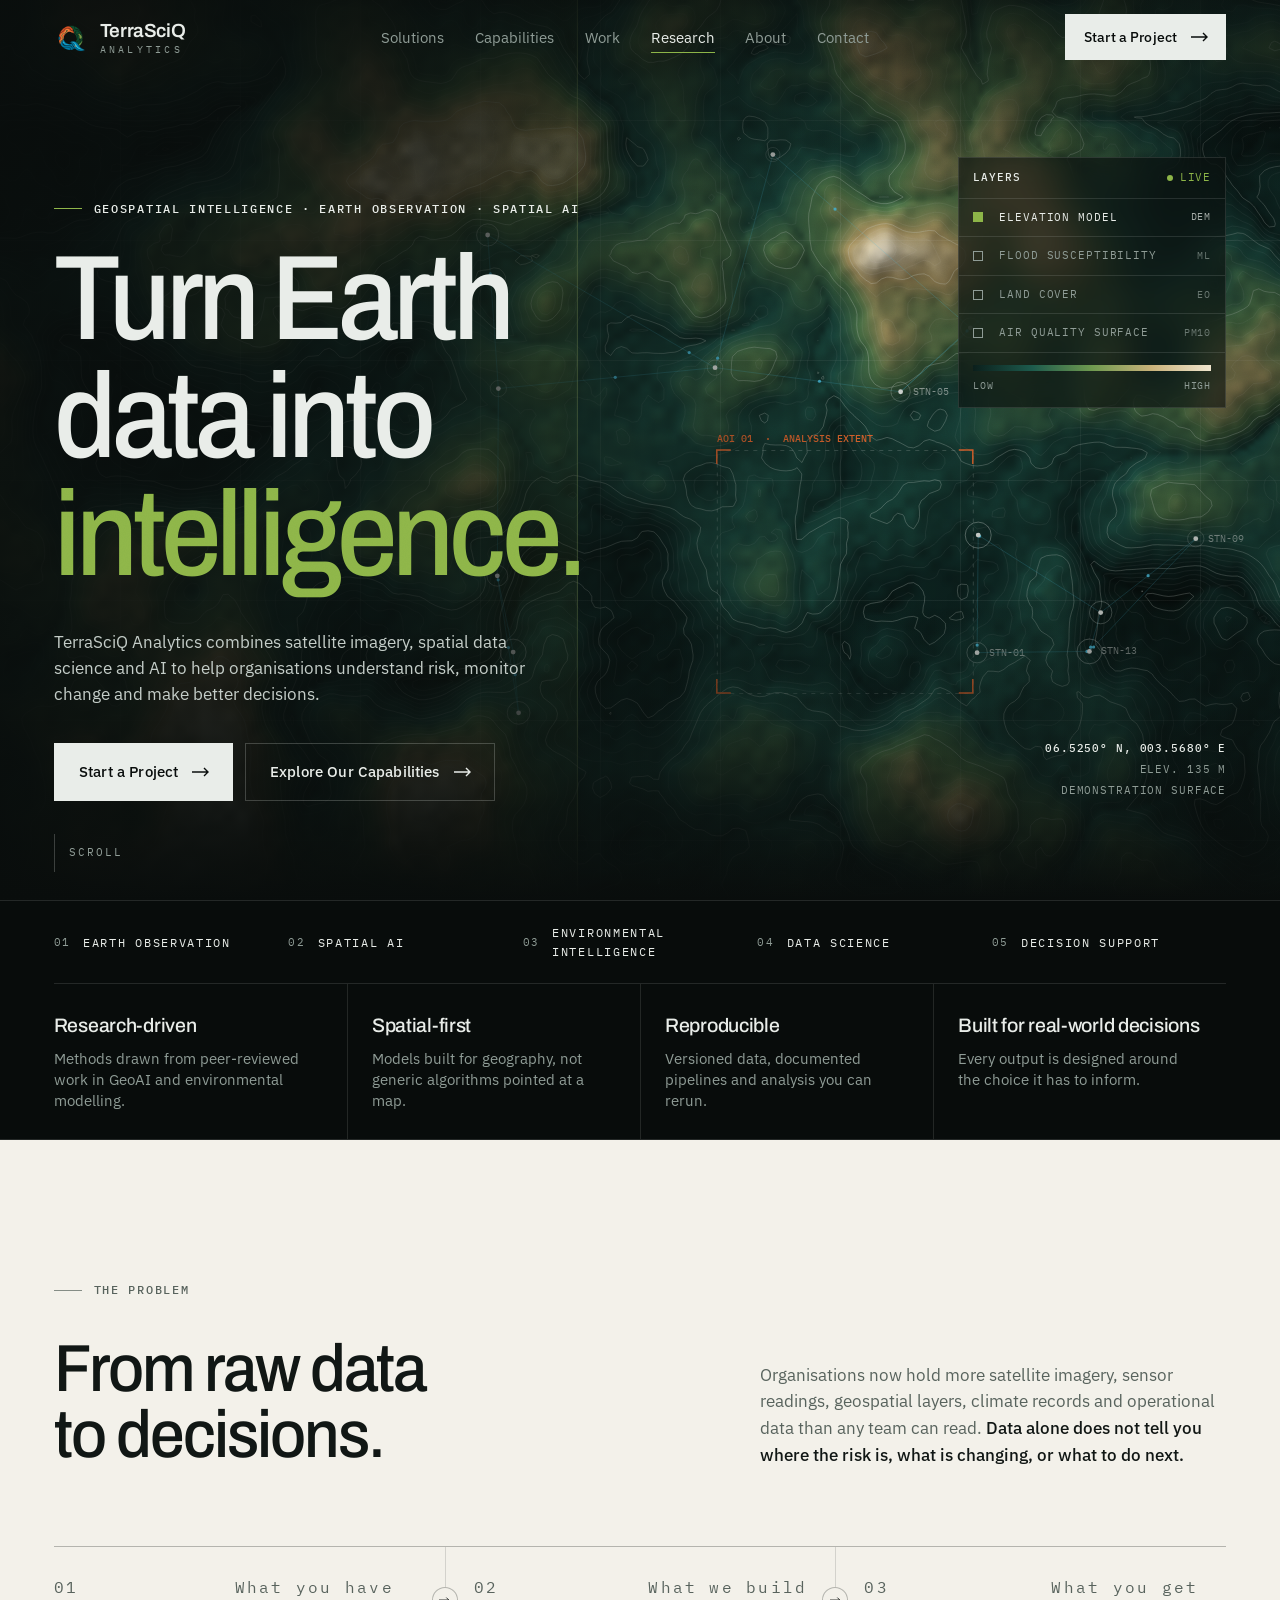
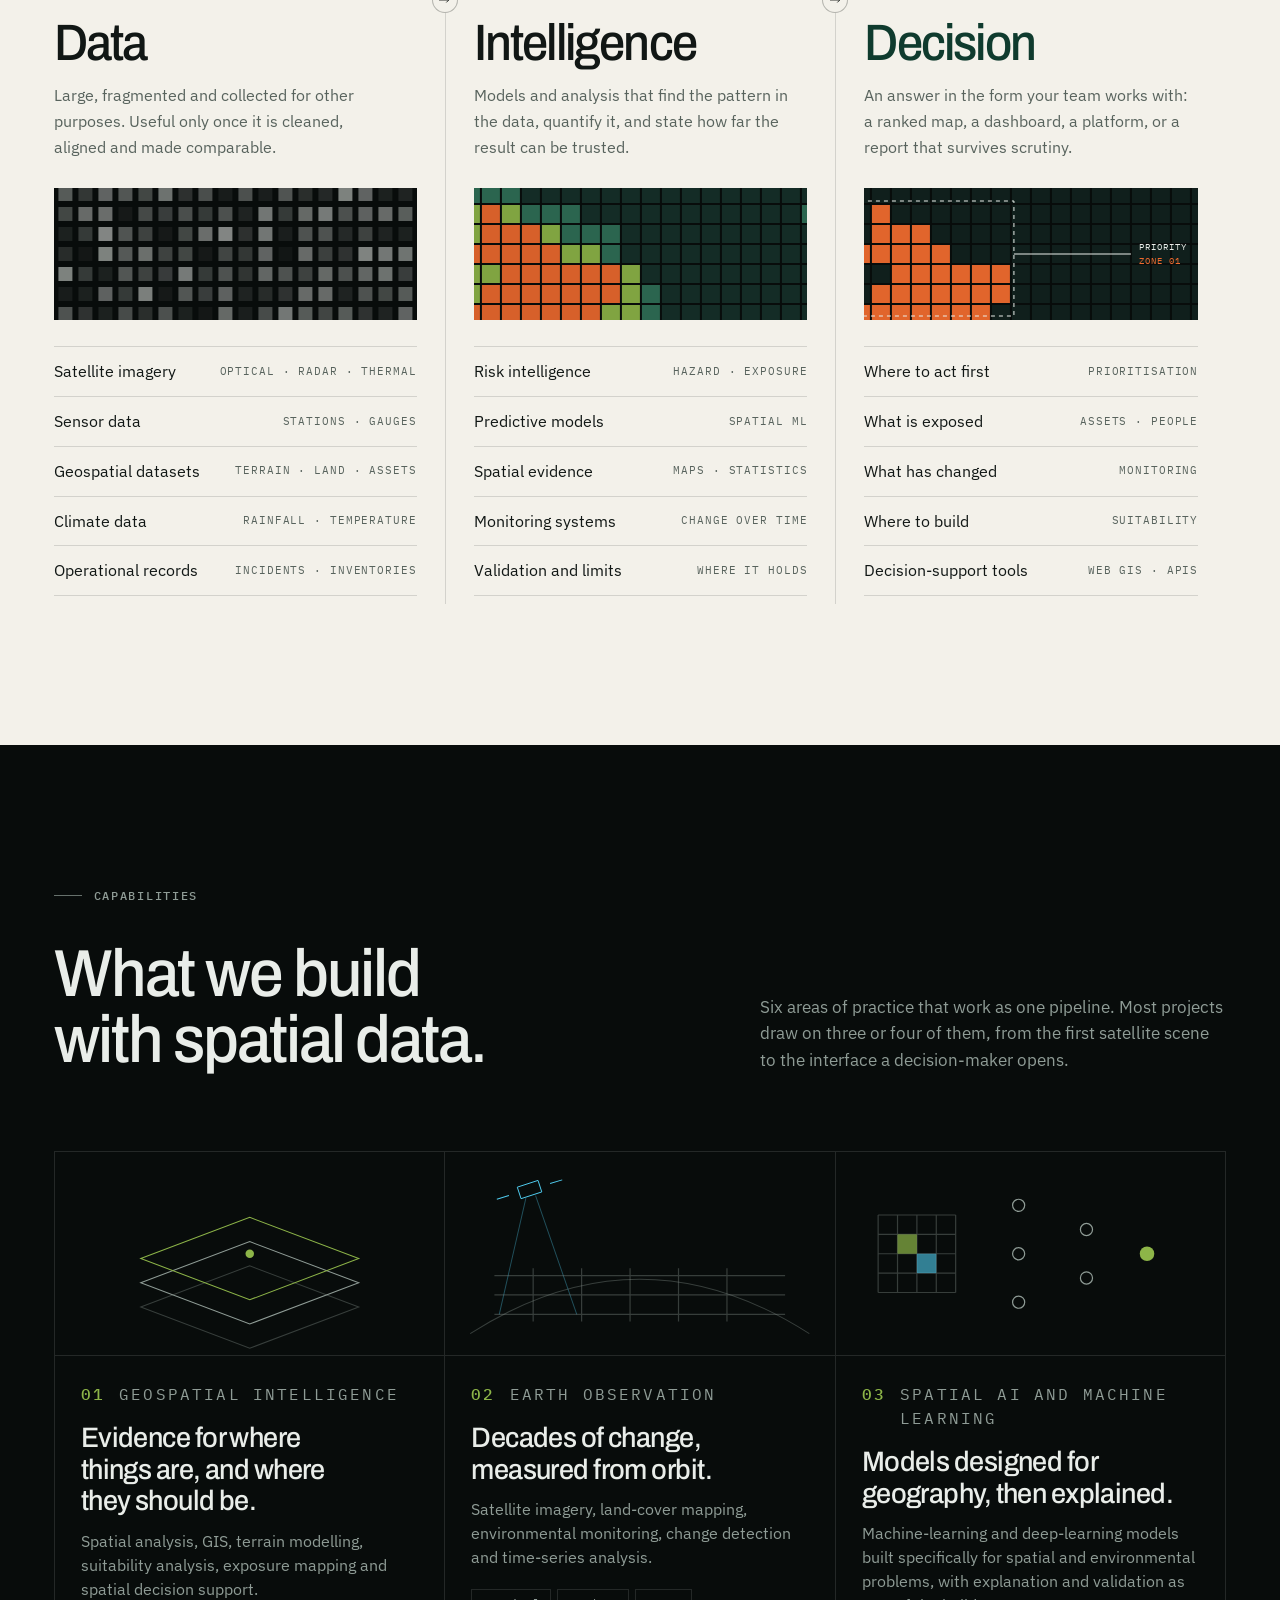
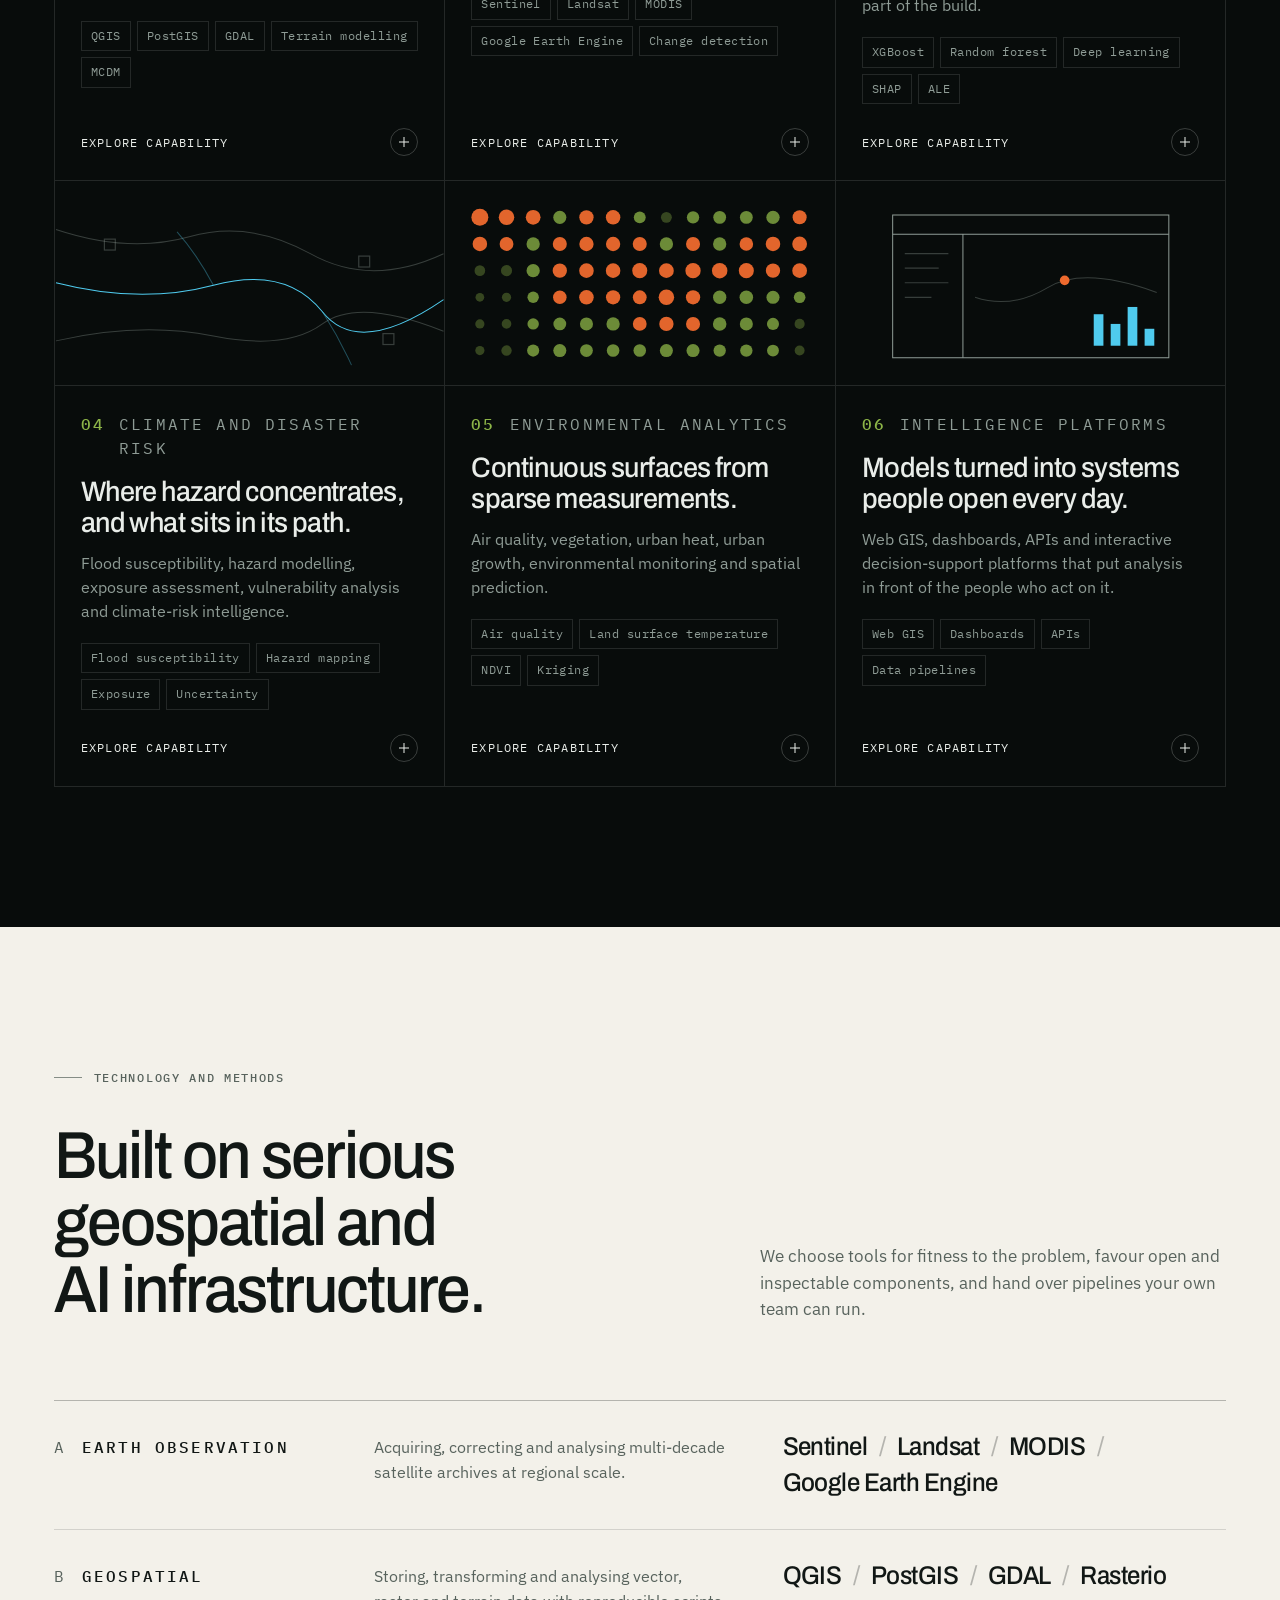
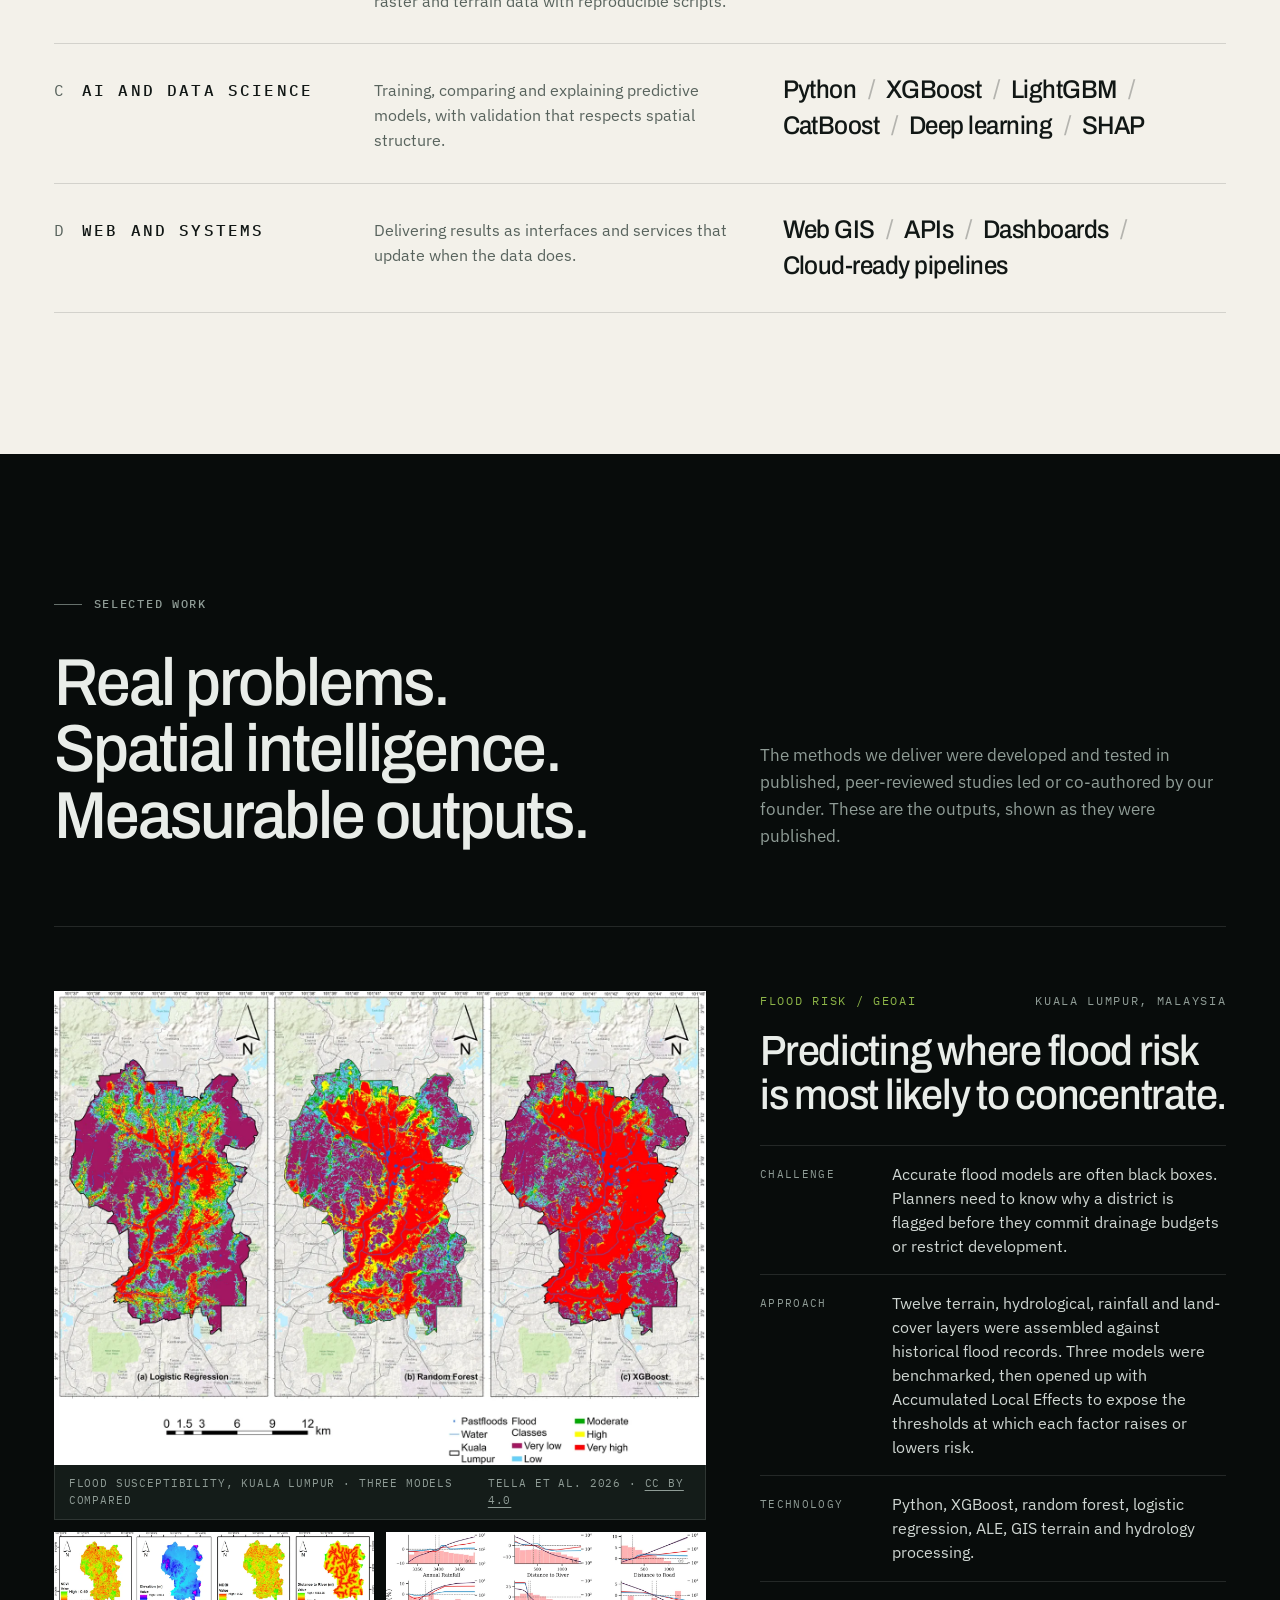
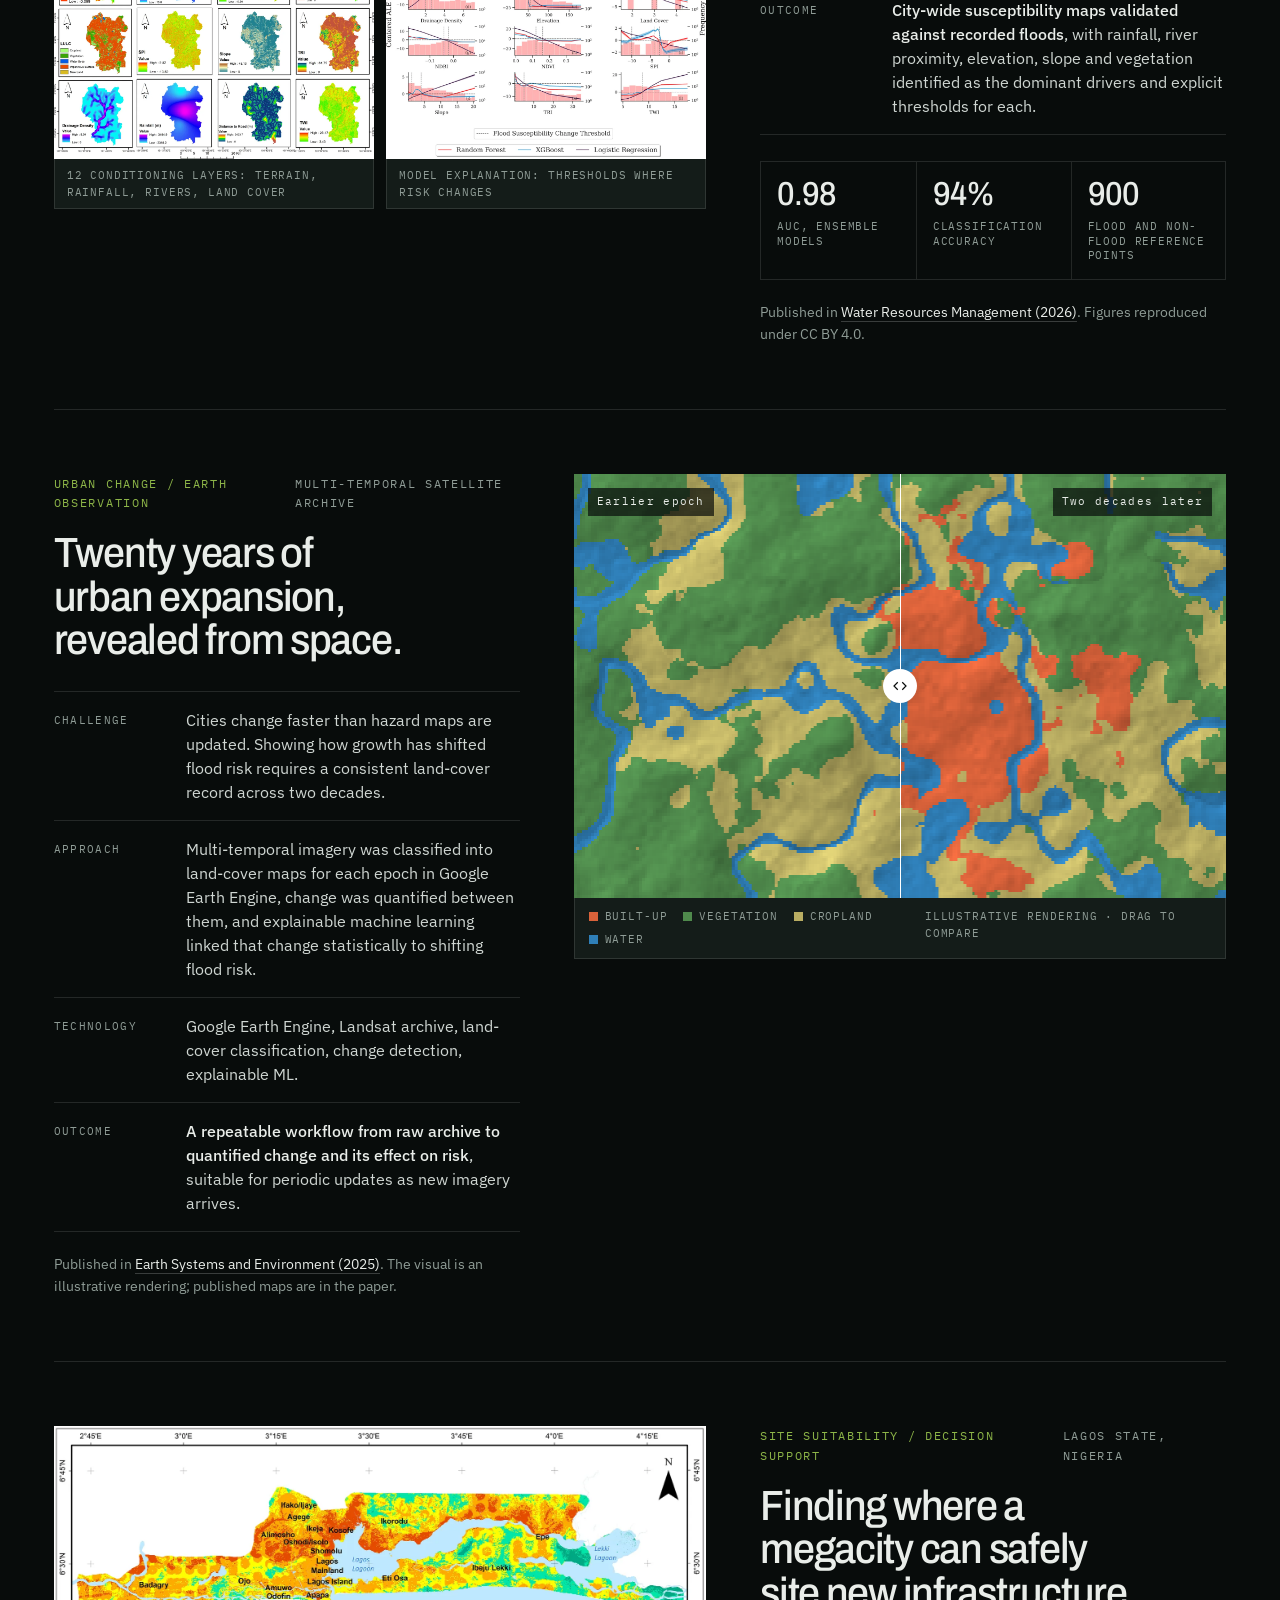
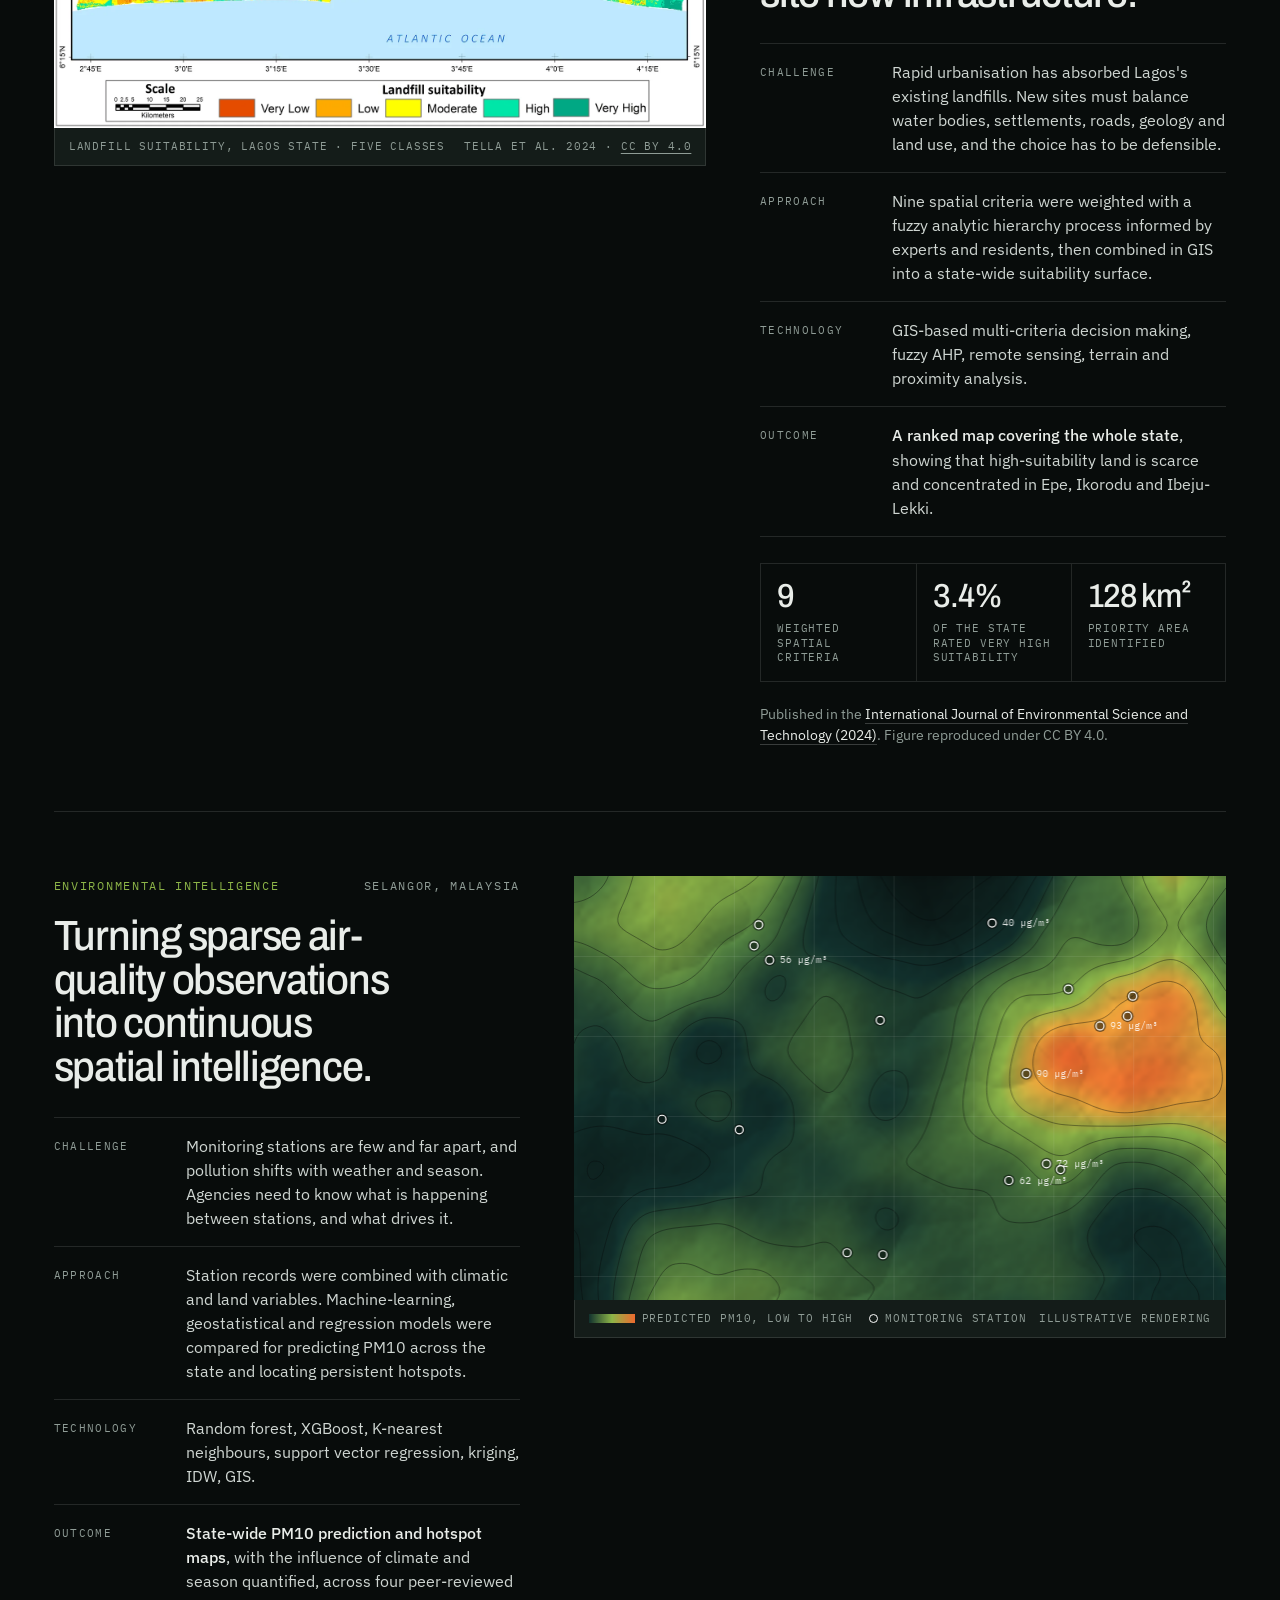
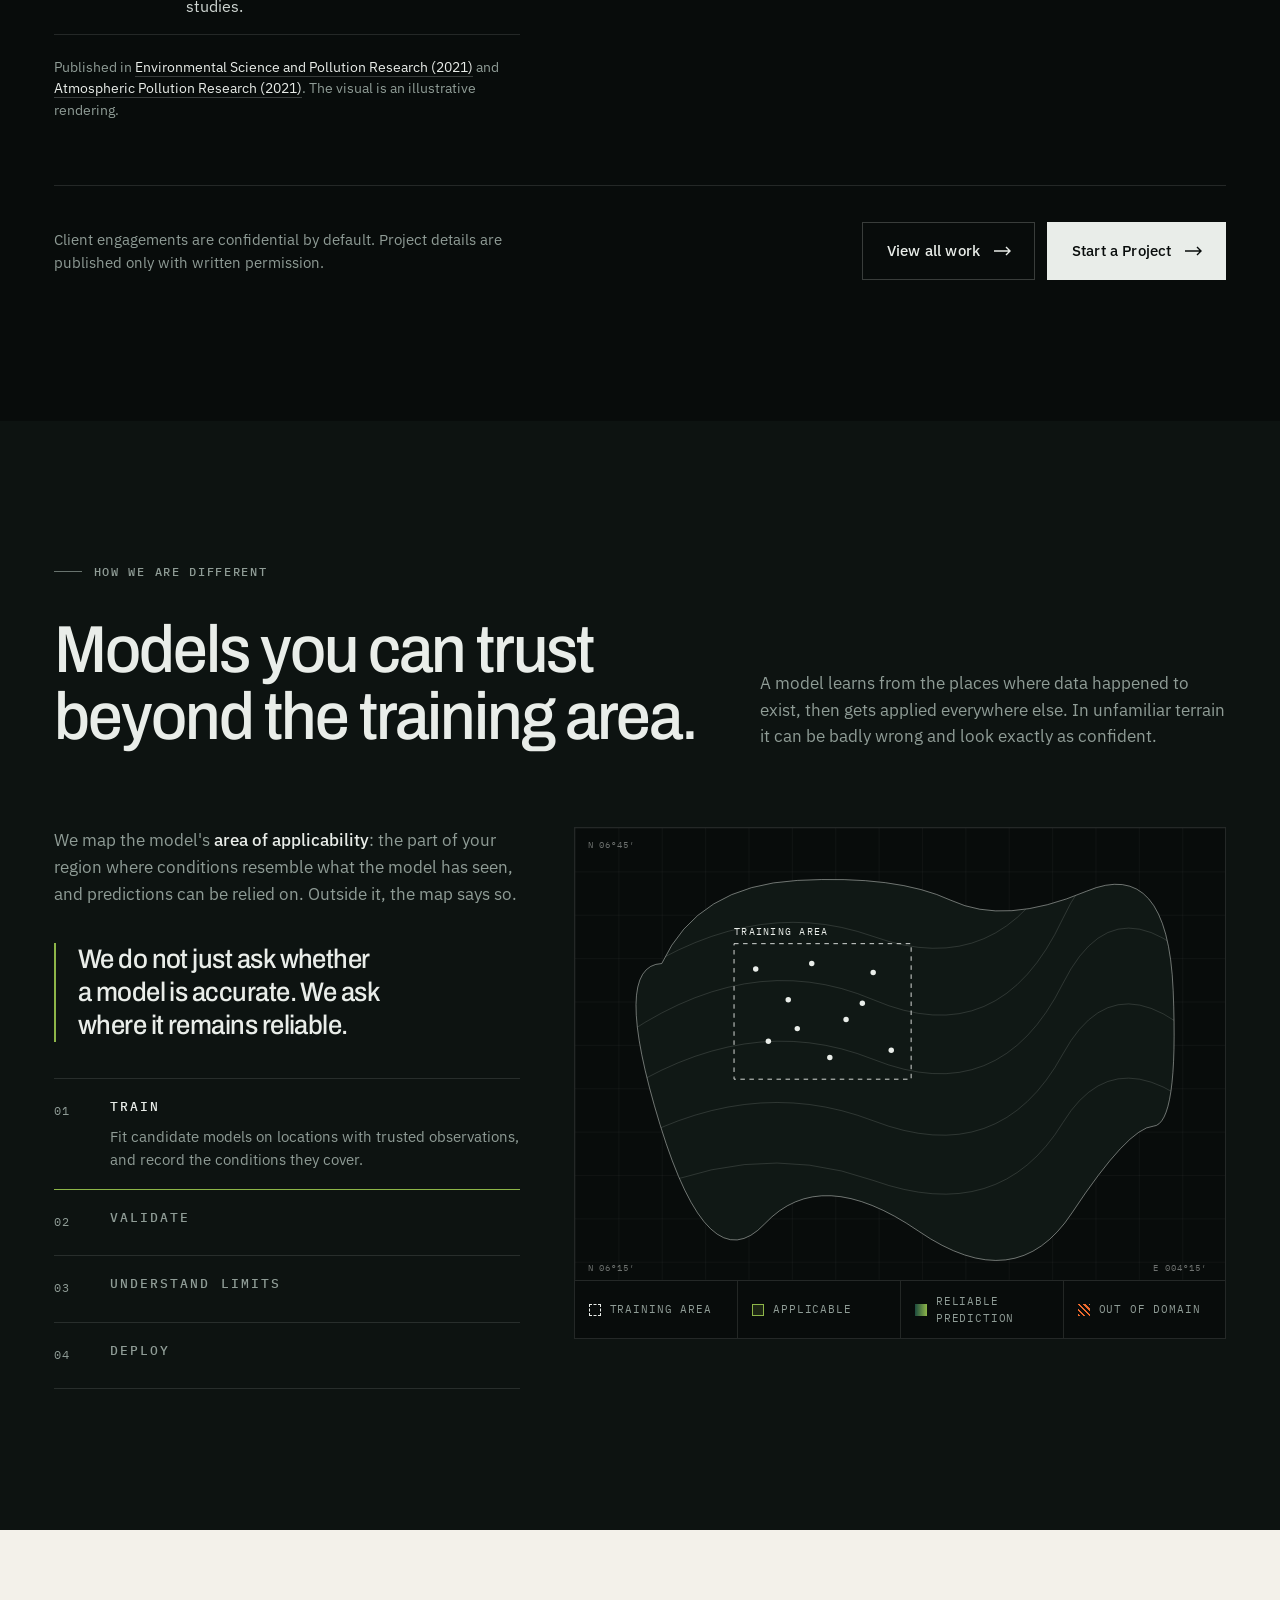
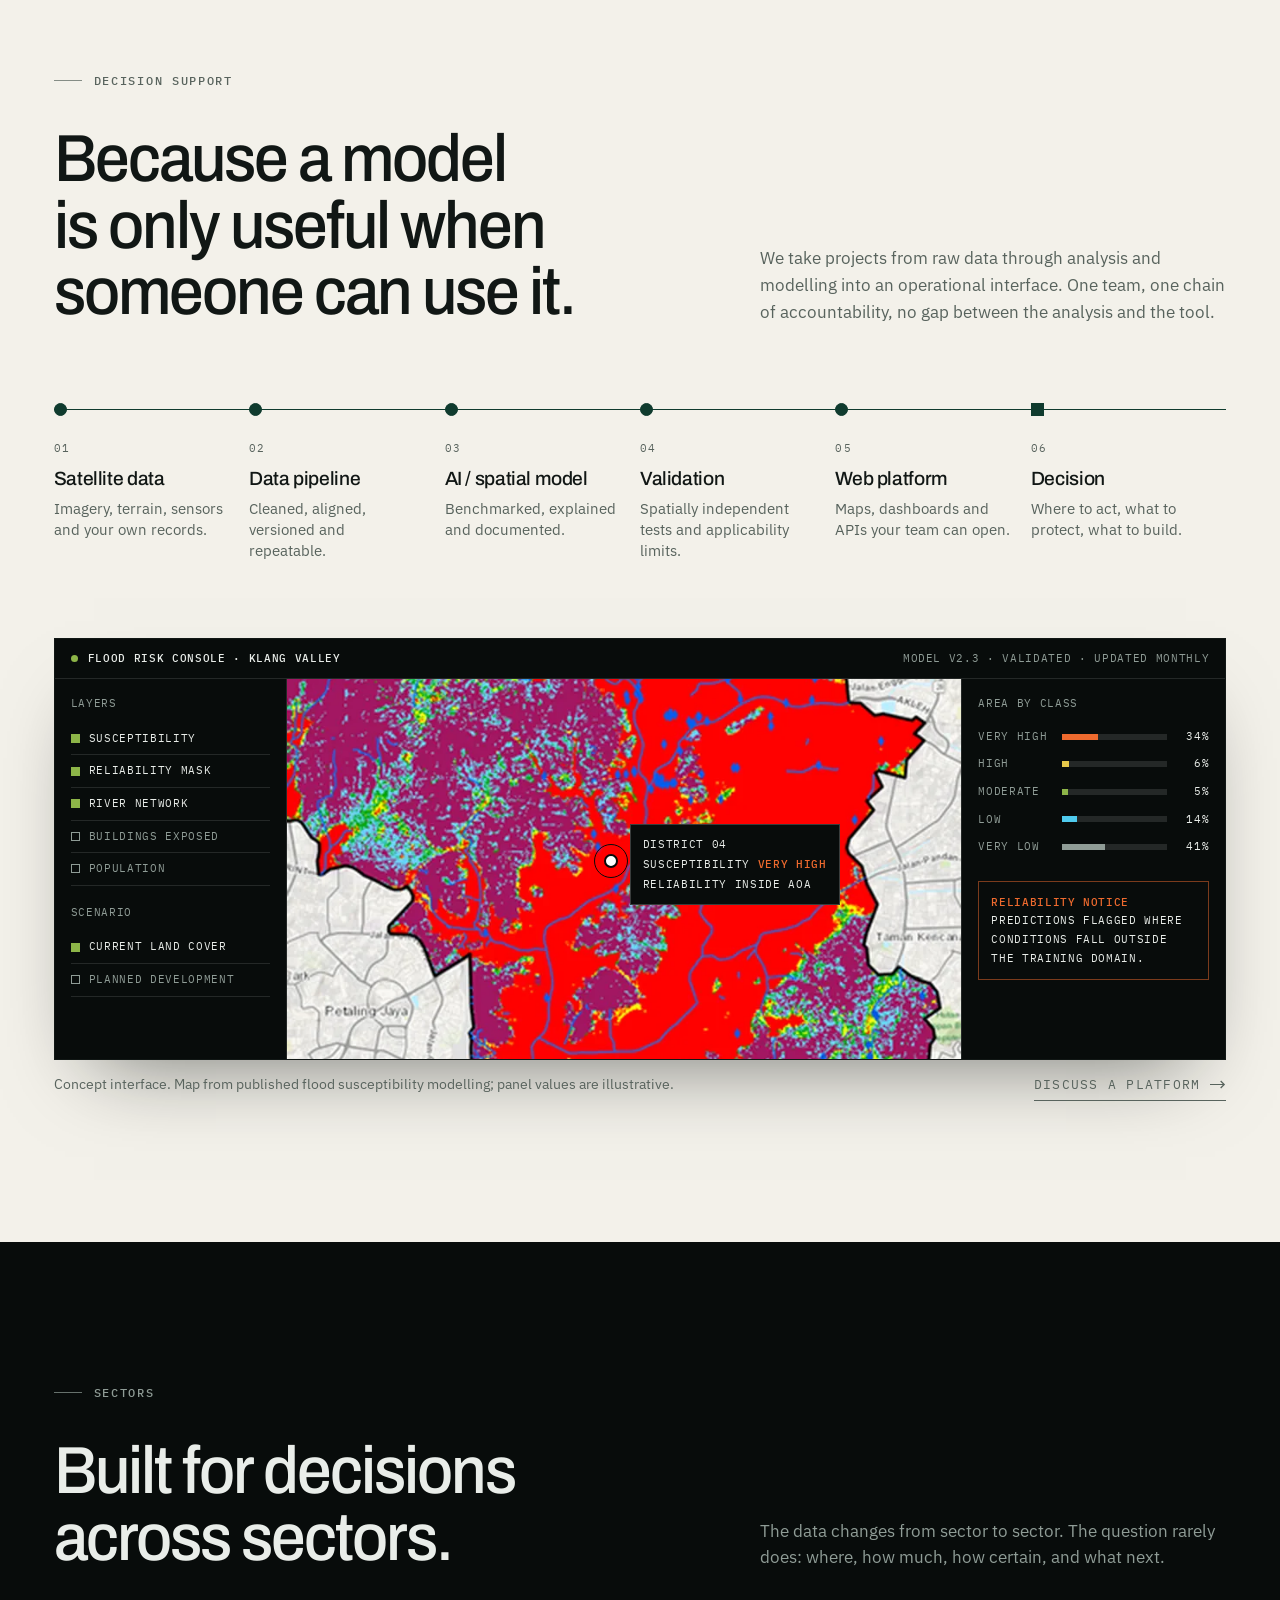
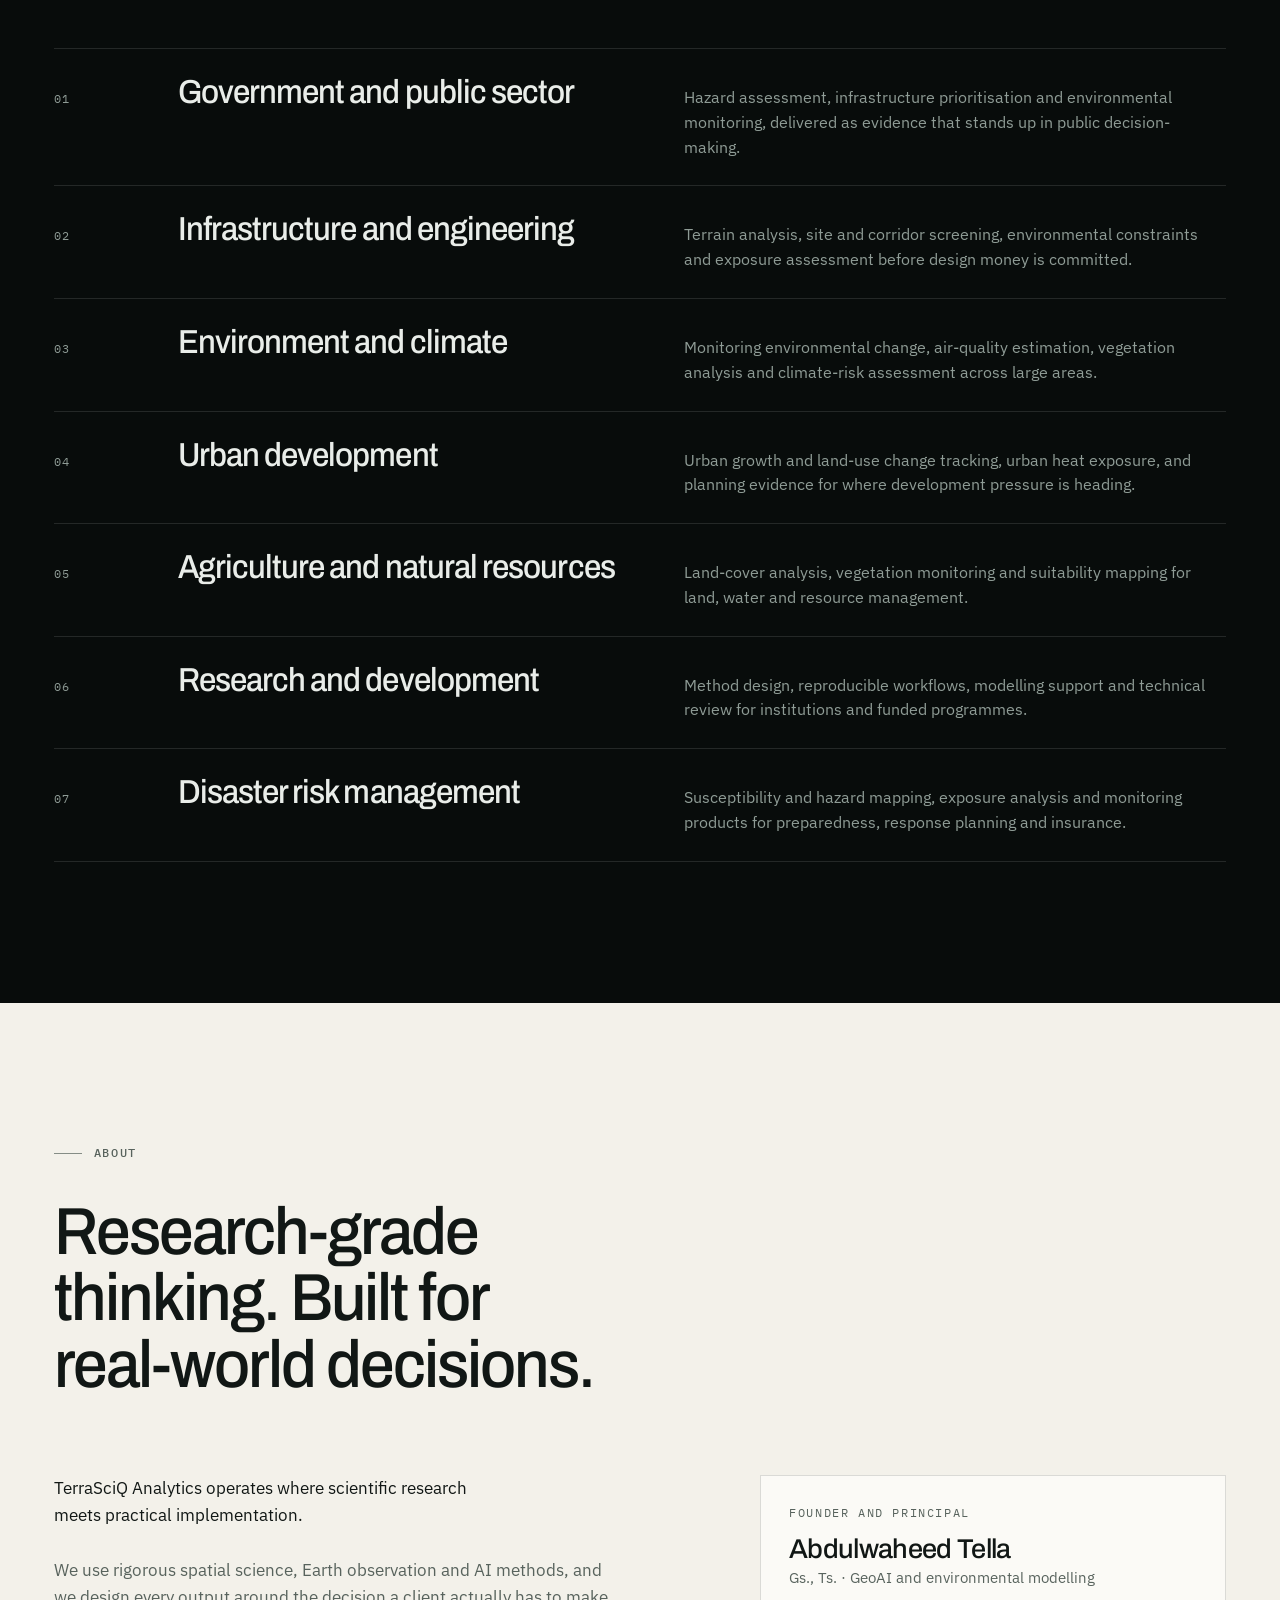
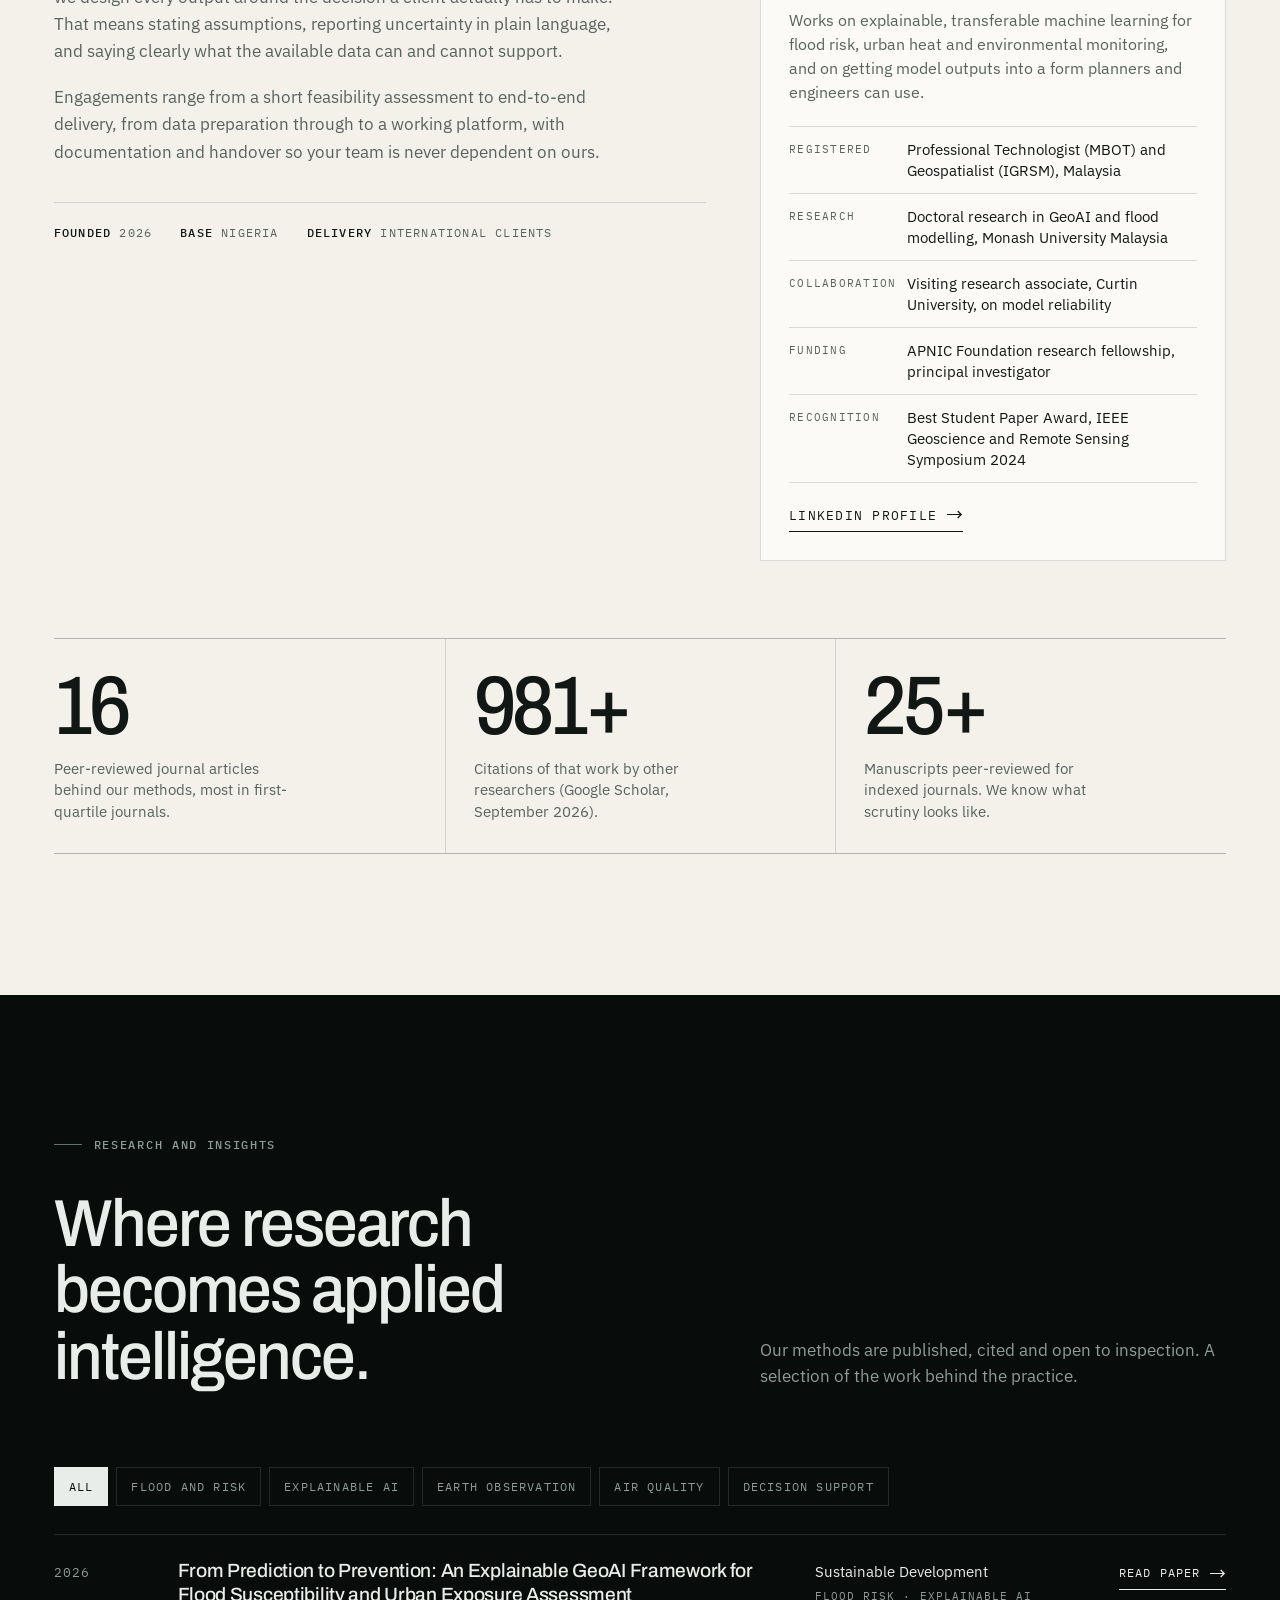
==== commit 0d011fb1: "Switch off search indexing while the site is being built Co-Authored-By: Claude Opus 5.5 <noreply@an" ====
--- a/index.html
+++ b/index.html
@@ -5,6 +5,8 @@
   <meta name="viewport" content="width=device-width, initial-scale=1">
   <title>TerraSciQ Analytics | Geospatial intelligence, Earth observation and spatial AI</title>
   <meta name="description" content="TerraSciQ Analytics combines satellite imagery, spatial data science and AI to help organisations understand risk, monitor change and make better decisions. GeoAI, flood and climate risk modelling, environmental analytics and Web GIS platforms.">
+  <!-- PRE-LAUNCH: remove this line at launch so search engines can index the site -->
+  <meta name="robots" content="noindex, nofollow">
   <meta name="theme-color" content="#080c0b">
   <link rel="canonical" href="https://www.terrasciq.com/">
 
--- a/css/styles.css
+++ b/css/styles.css
@@ -361,12 +361,21 @@
 .plate img, .plate canvas { width: 100%; display: block; transition: transform 1.2s var(--ease); }
 .plate:hover img { transform: scale(1.025); }
 .plate--dark { background: var(--ink-3); }
+.zoomable { cursor: zoom-in; }
+.lightbox { border: 0; padding: 0; background: transparent; max-width: none; max-height: none; width: 100vw; height: 100dvh; }
+.lightbox::backdrop { background: rgba(8, 12, 11, 0.94); }
+.lightbox__in { width: 100%; height: 100%; display: grid; grid-template-rows: auto 1fr auto; gap: 12px; padding: 16px var(--gutter) 20px; }
+.lightbox__close { justify-self: end; font-family: var(--mono); font-size: 12px; letter-spacing: 0.12em; text-transform: uppercase; color: var(--text-d); padding: 10px 14px; border: 1px solid var(--line-d-2); }
+.lightbox__close:hover { background: var(--text-d); color: var(--ink); }
+.lightbox__stage { min-height: 0; display: grid; place-items: center; overflow: auto; }
+.lightbox__stage img { max-width: 100%; max-height: 100%; width: auto; height: auto; background: #fff; cursor: zoom-out; }
+.lightbox__cap { font-family: var(--mono); font-size: 11.5px; letter-spacing: 0.06em; color: var(--mute-d); text-align: center; }
 .plate__bar { display: flex; justify-content: space-between; gap: 12px; padding: 10px 14px; background: var(--ink-3); border: 1px solid var(--line-d); border-top: 0; font-family: var(--mono); font-size: 10.5px; letter-spacing: 0.08em; text-transform: uppercase; color: var(--mute-d); }
 .plate__bar a { text-decoration: underline; text-underline-offset: 3px; }
 .plate__bar a:hover { color: var(--text-d); }
 .thumbs { display: grid; grid-template-columns: 1fr 1fr; gap: 12px; margin-top: 12px; }
 .thumbs figure { background: #fff; }
-.thumbs img { width: 100%; aspect-ratio: 16 / 10; object-fit: cover; }
+.thumbs img { width: 100%; aspect-ratio: 1200 / 851; object-fit: contain; background: #fff; }
 .thumbs figcaption { background: var(--ink-3); border: 1px solid var(--line-d); border-top: 0; padding: 8px 12px; font-family: var(--mono); font-size: 10.5px; letter-spacing: 0.08em; text-transform: uppercase; color: var(--mute-d); }
 .case__kicker { font-family: var(--mono); font-size: 12px; letter-spacing: 0.14em; text-transform: uppercase; color: var(--leaf); display: flex; justify-content: space-between; gap: 16px; }
 .case__kicker span:last-child { color: var(--mute-d); }
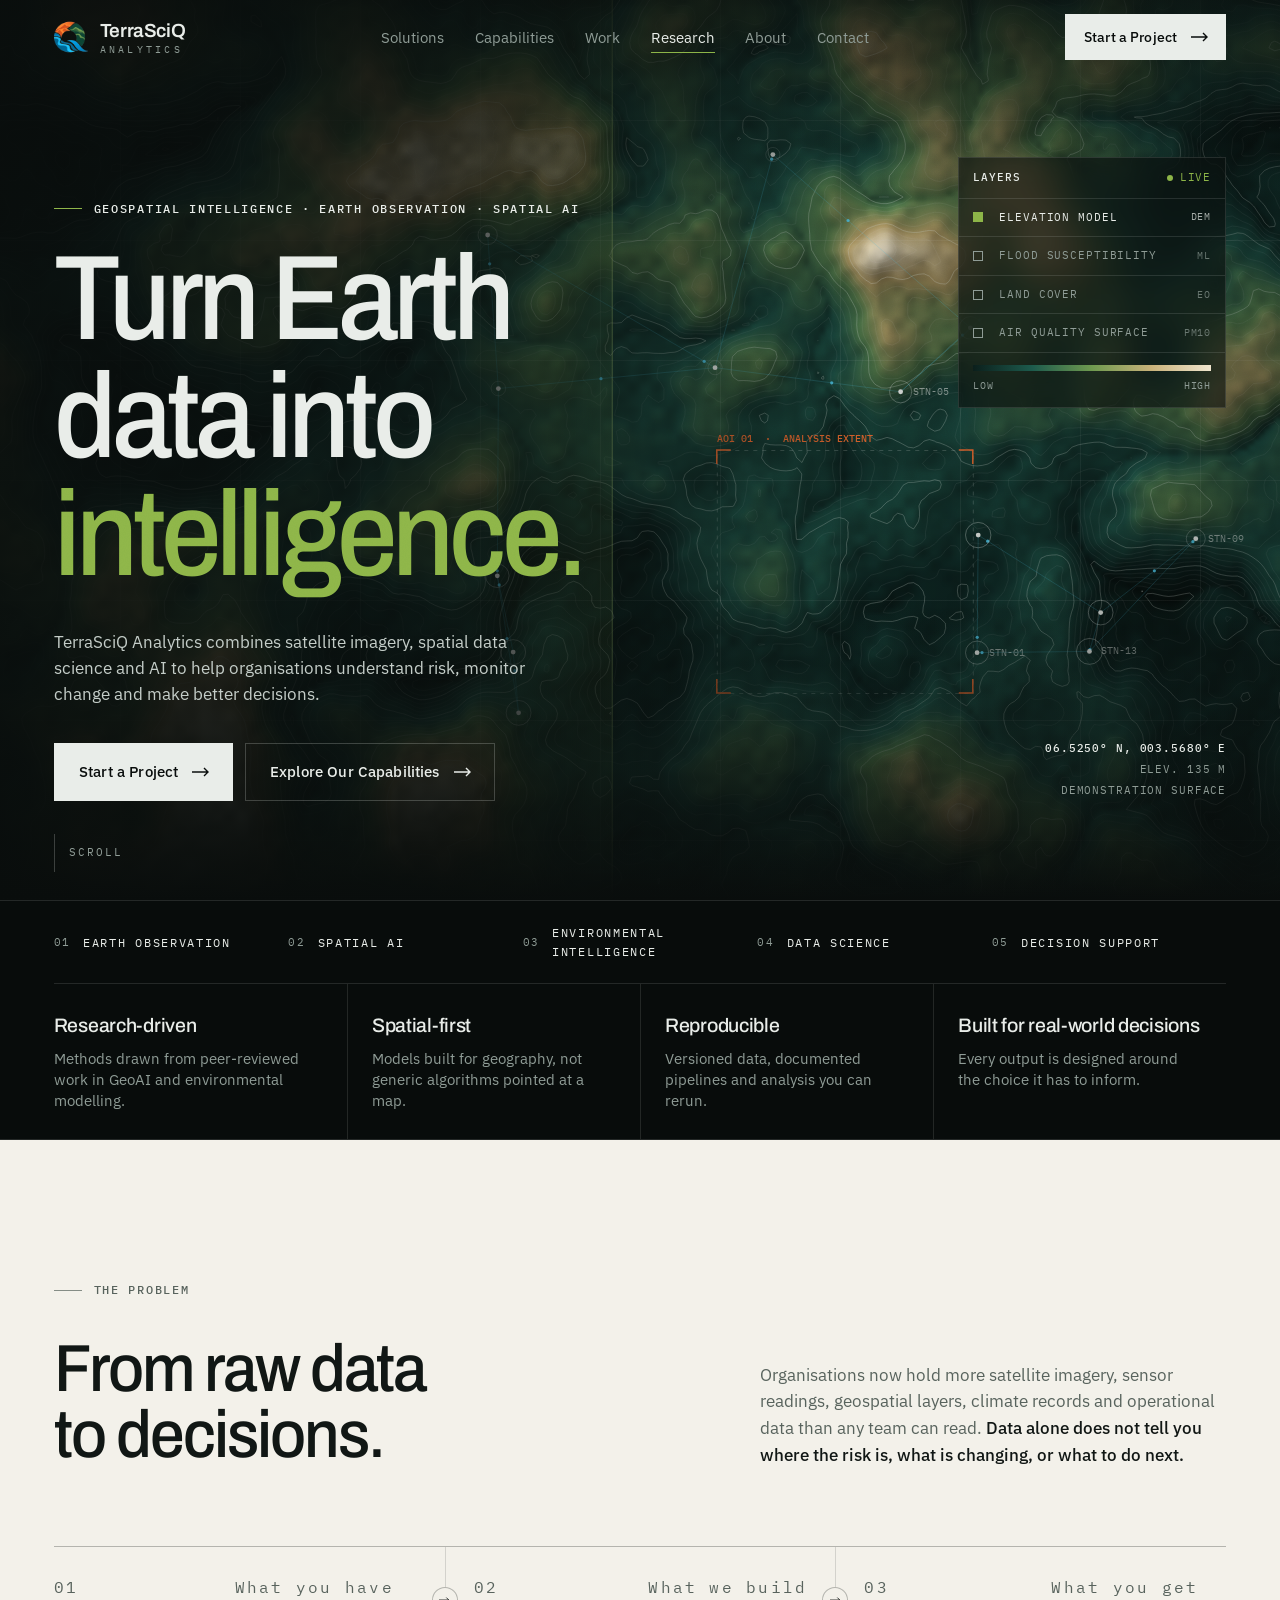
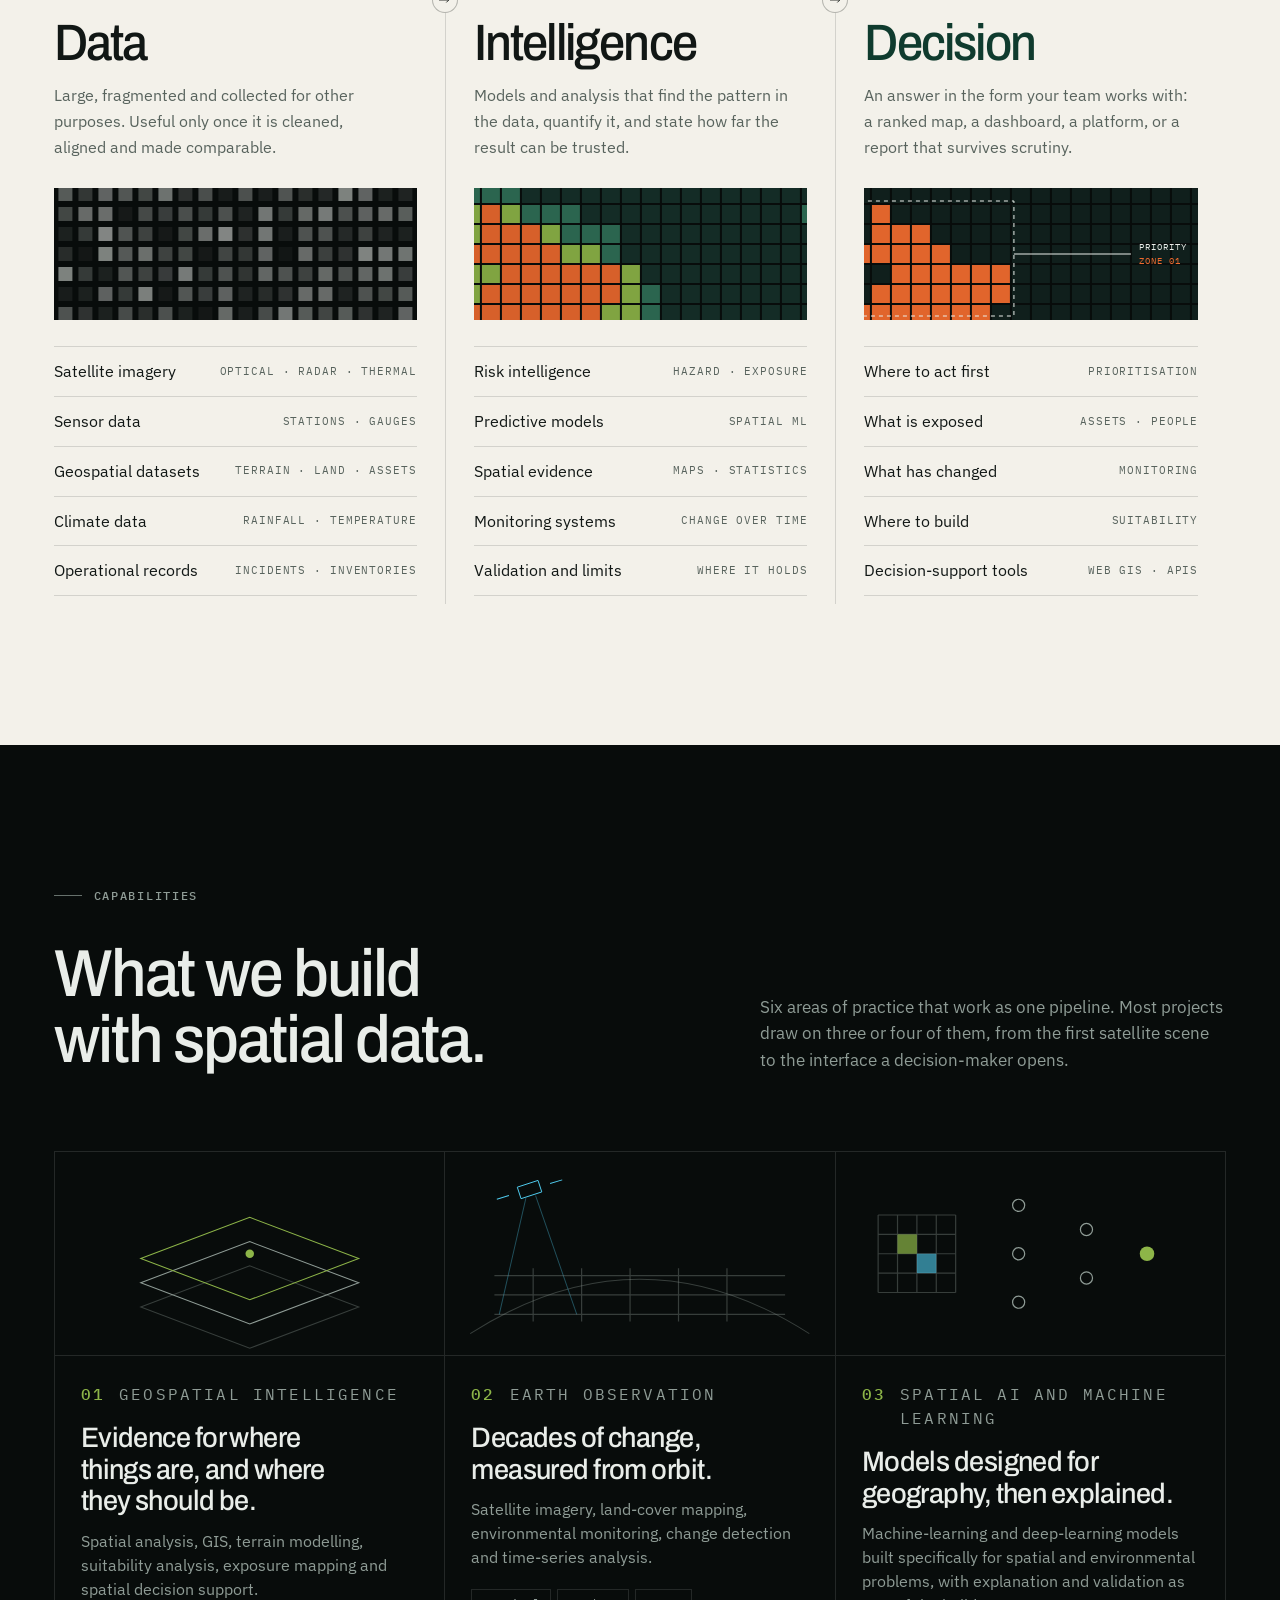
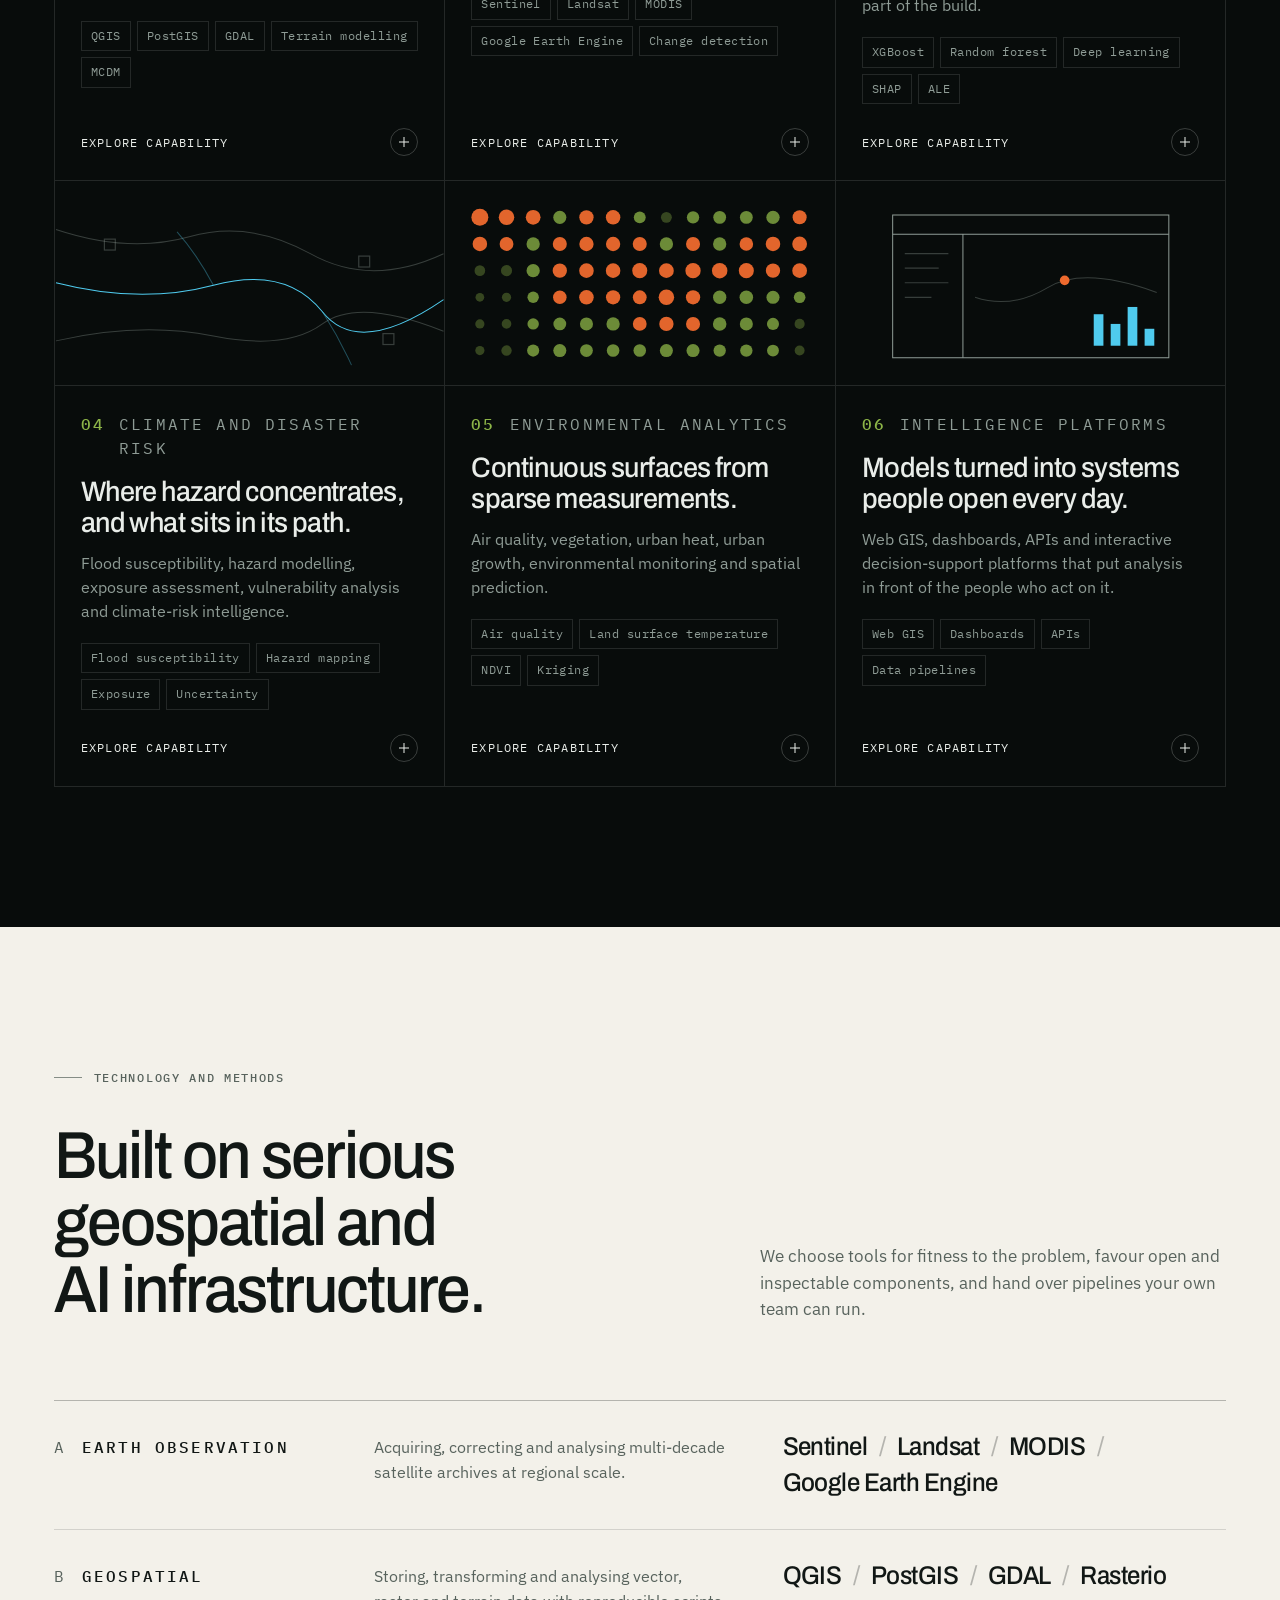
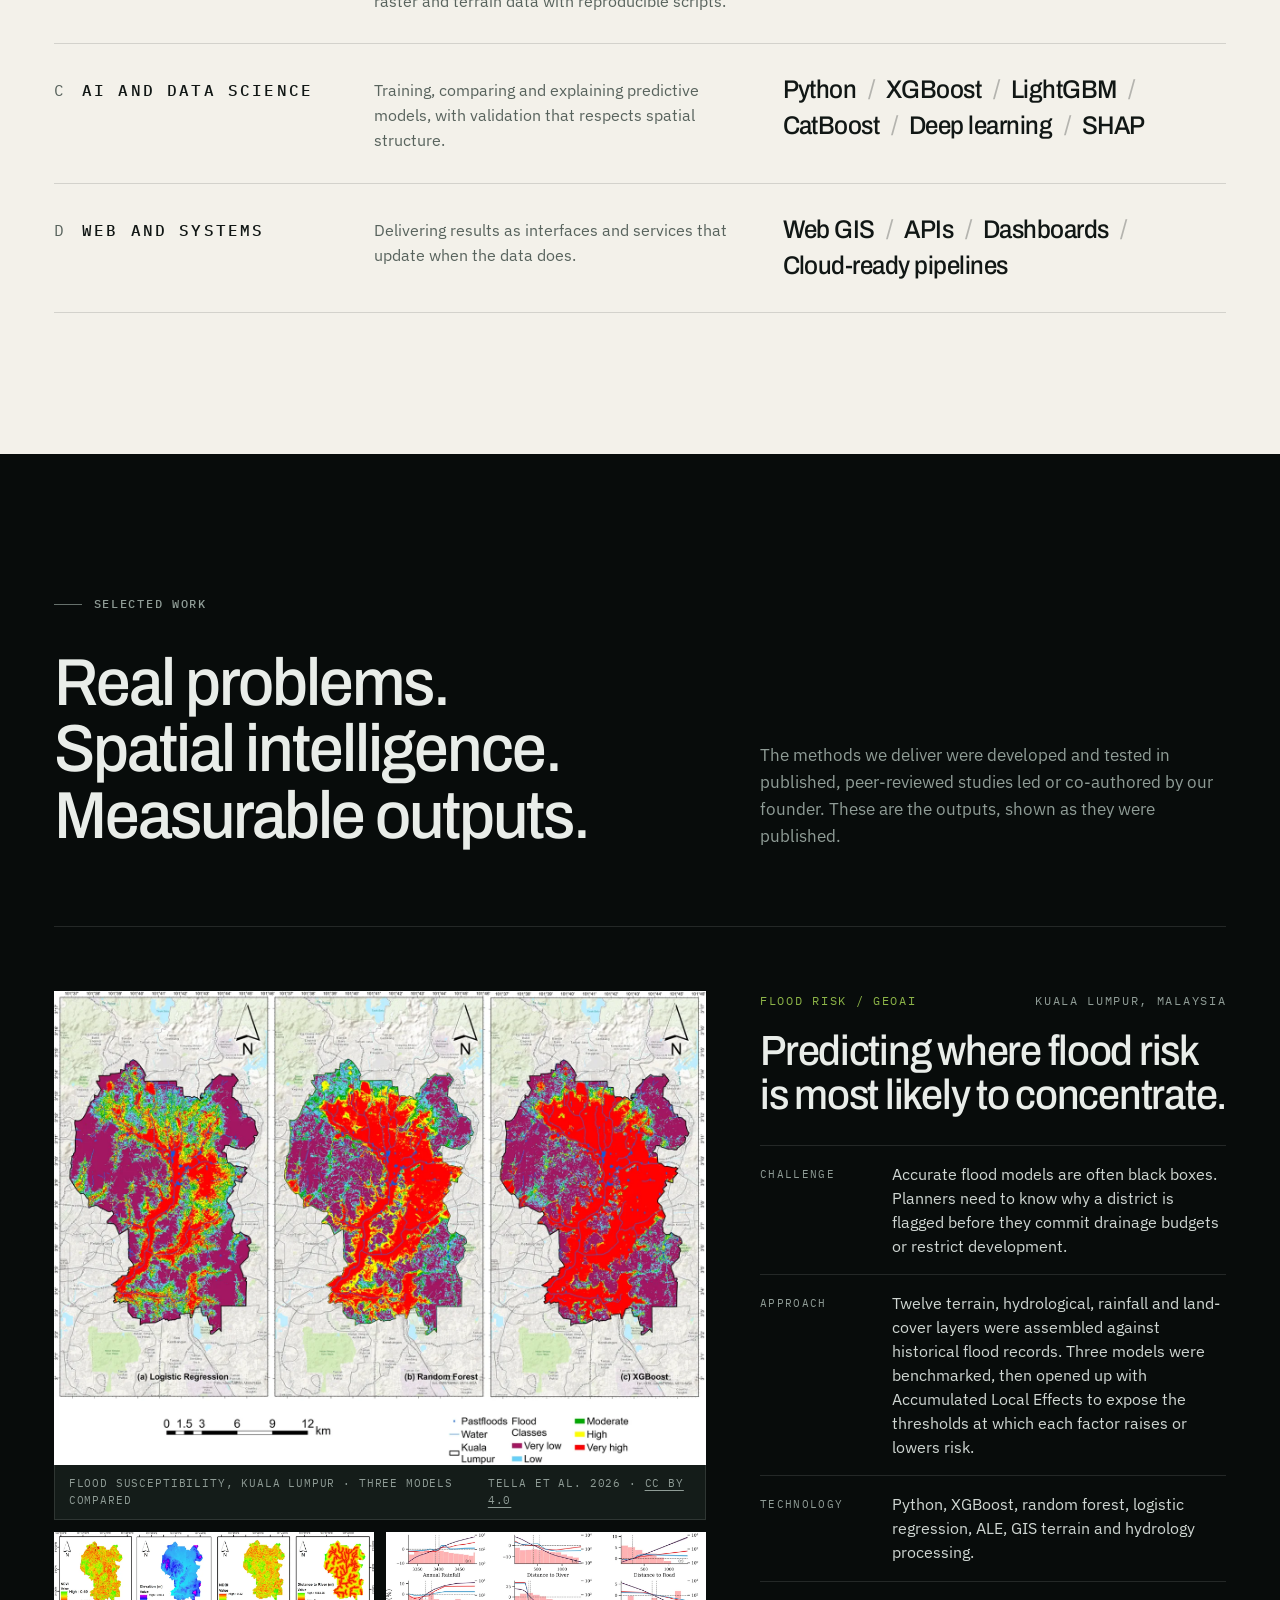
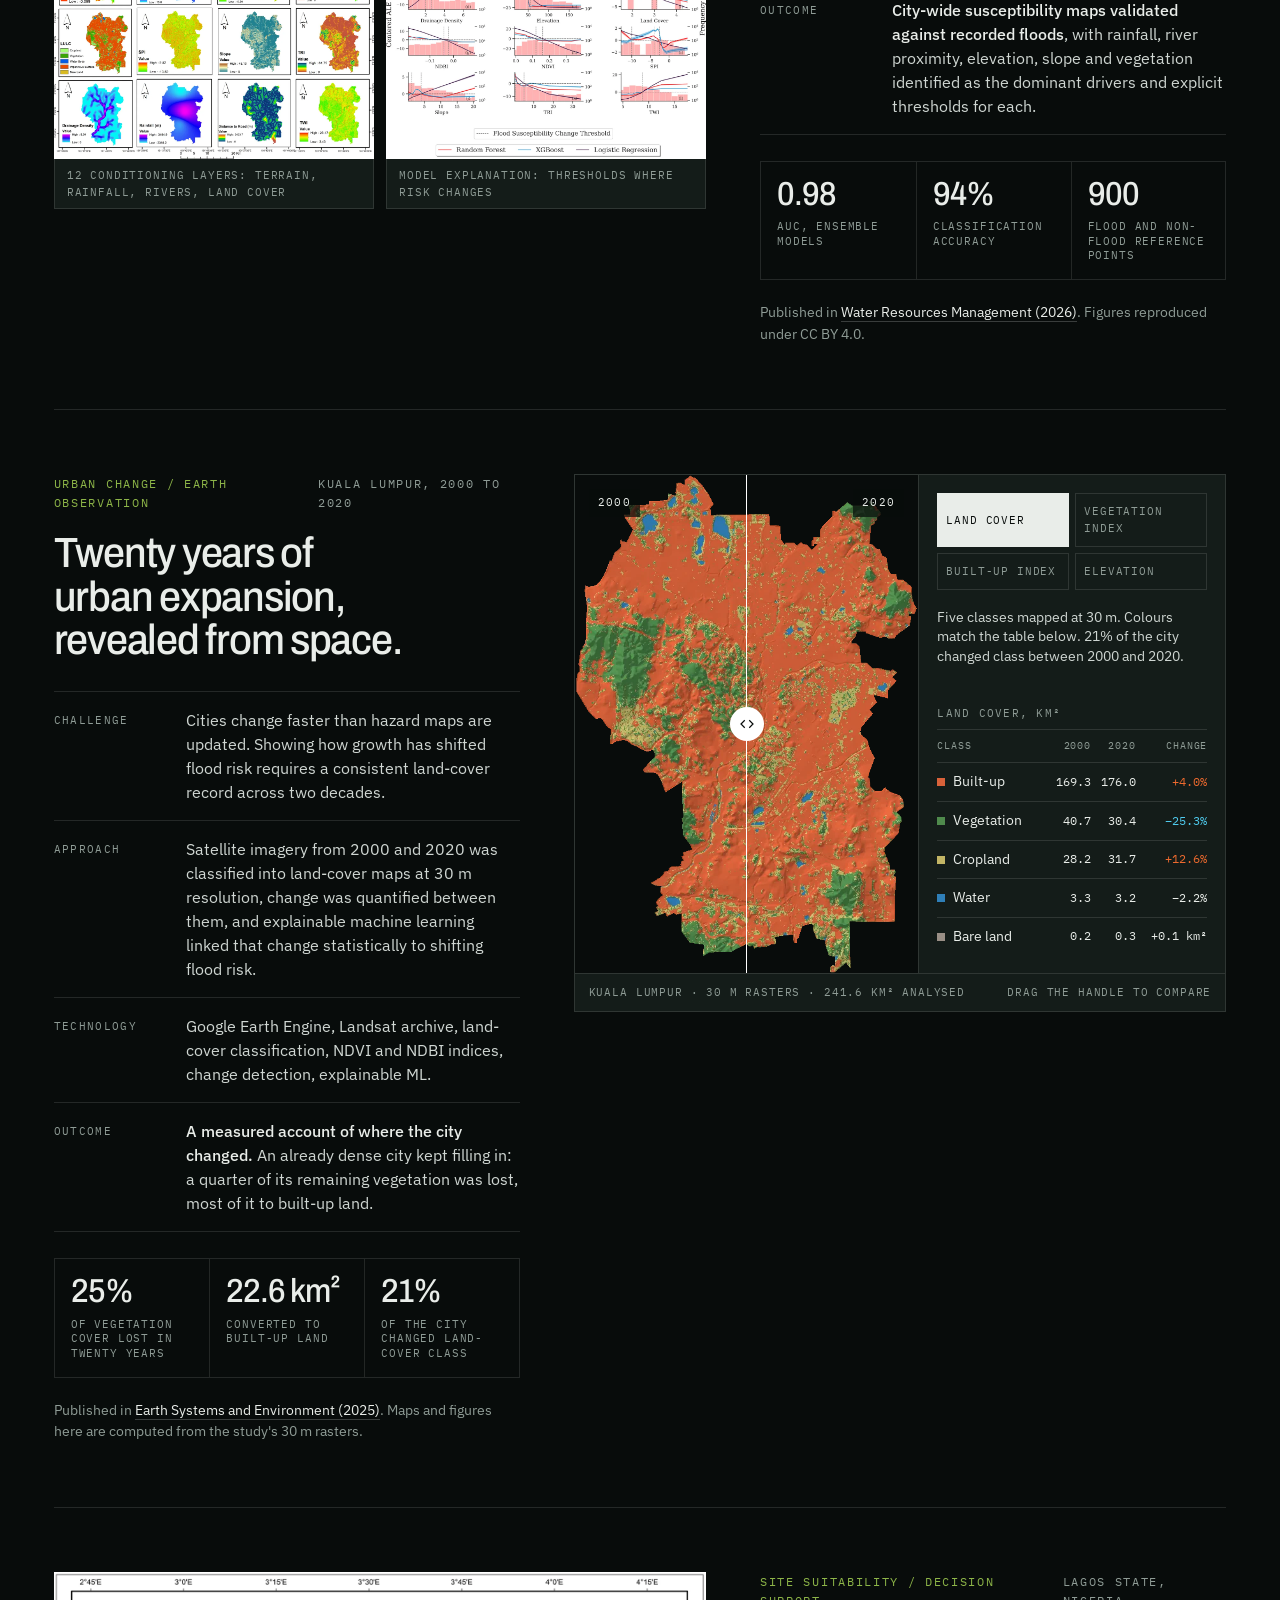
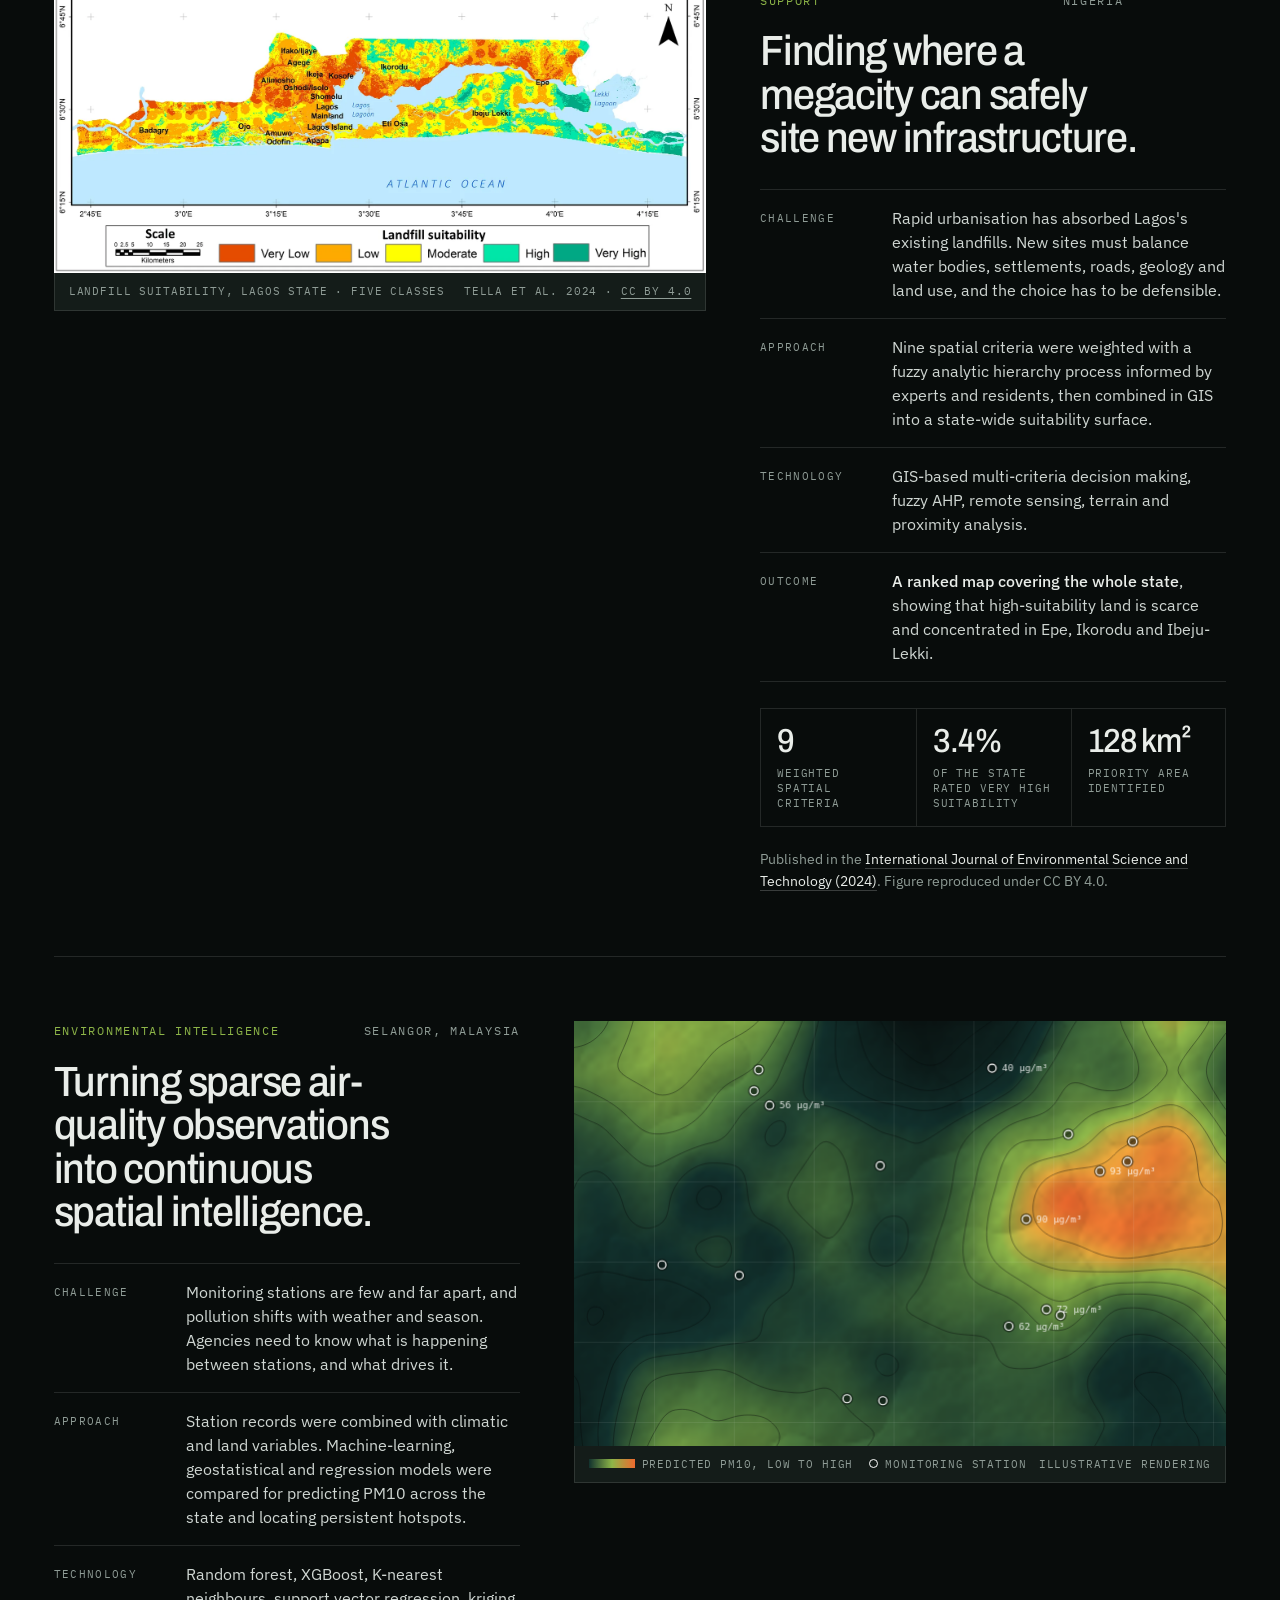
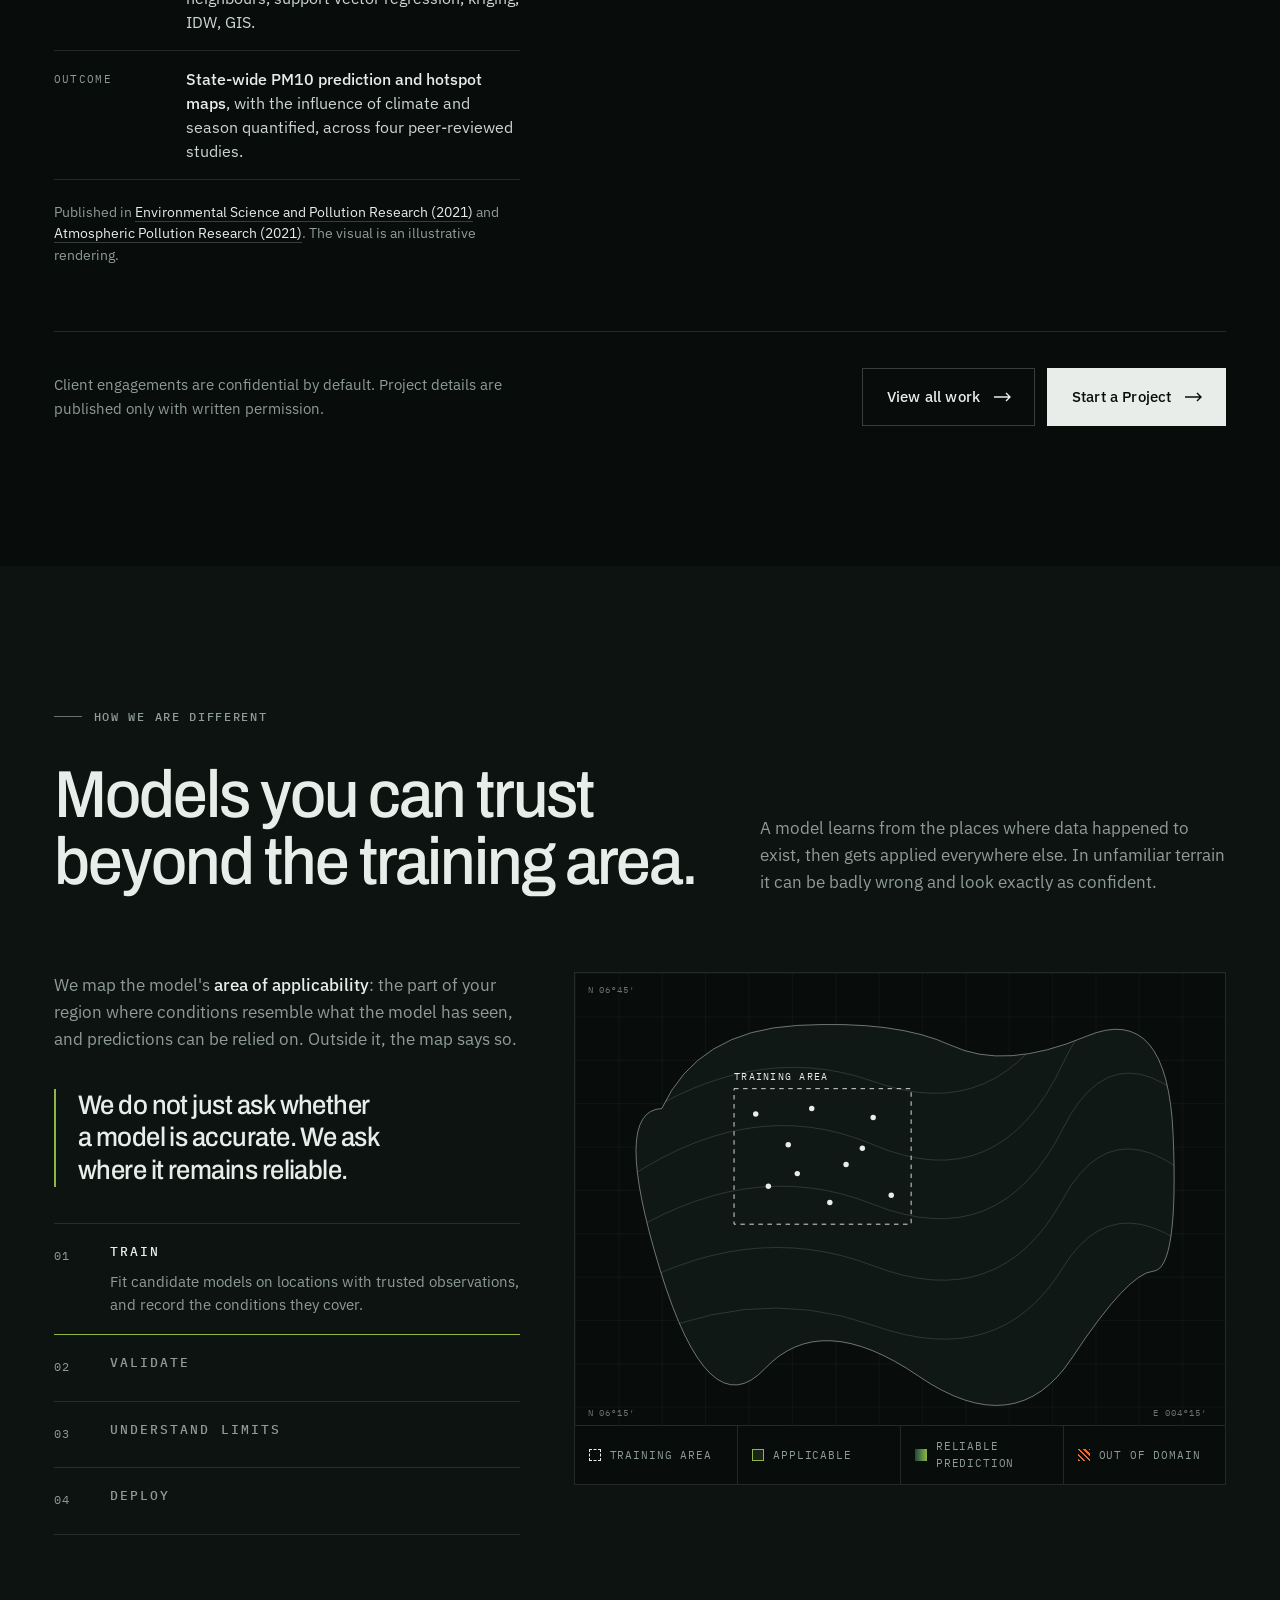
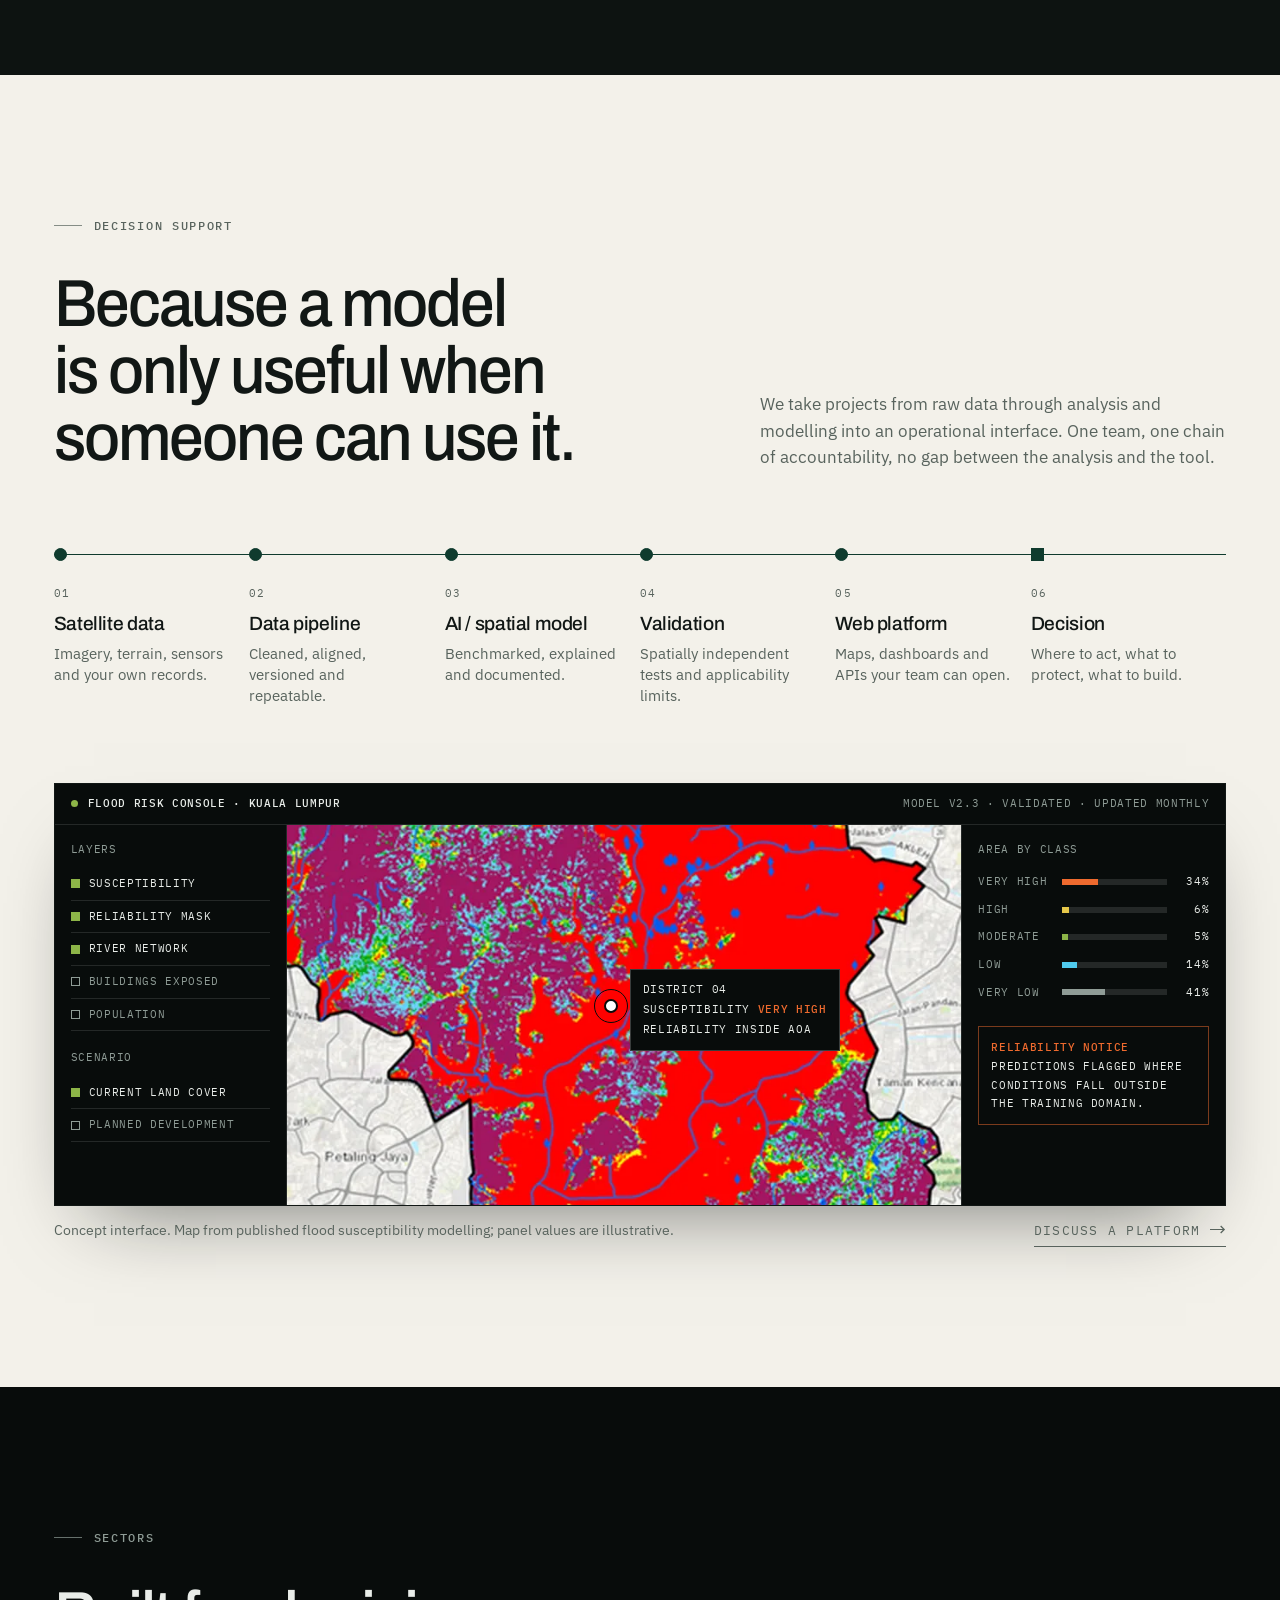
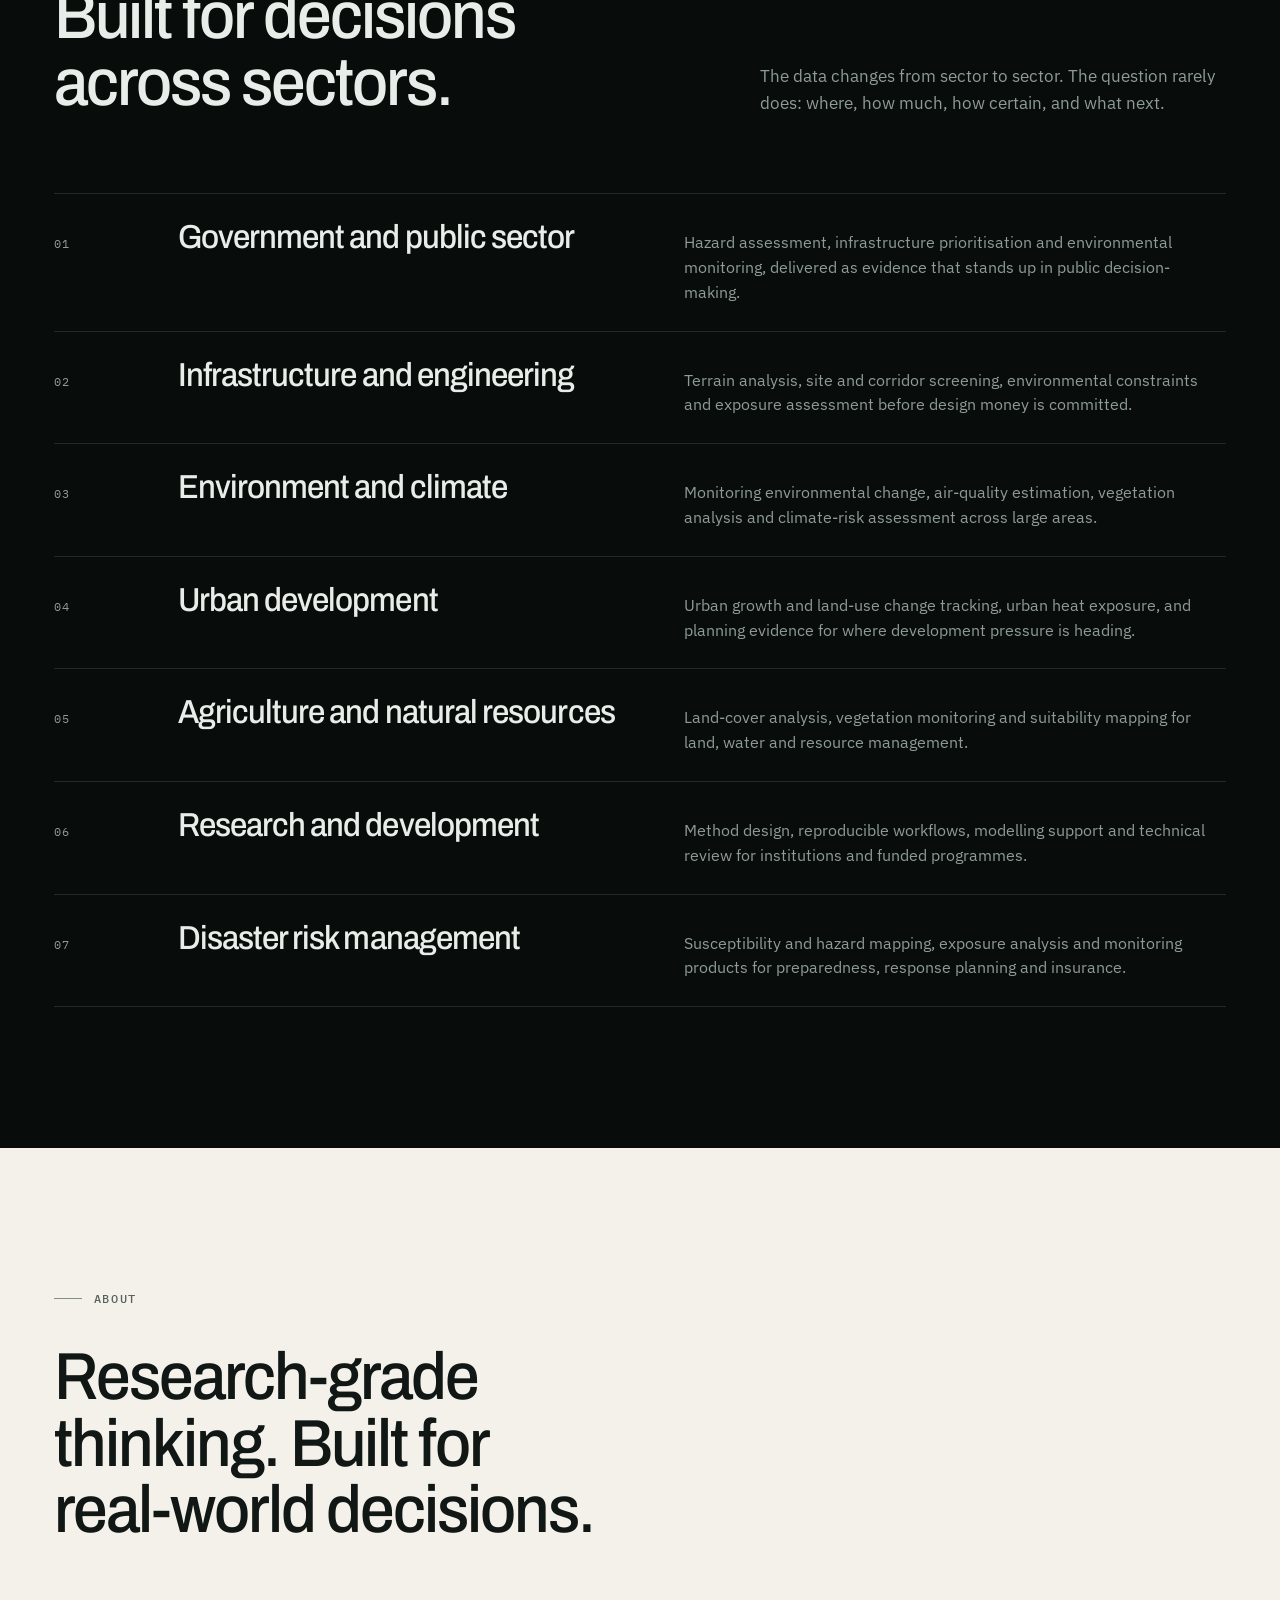
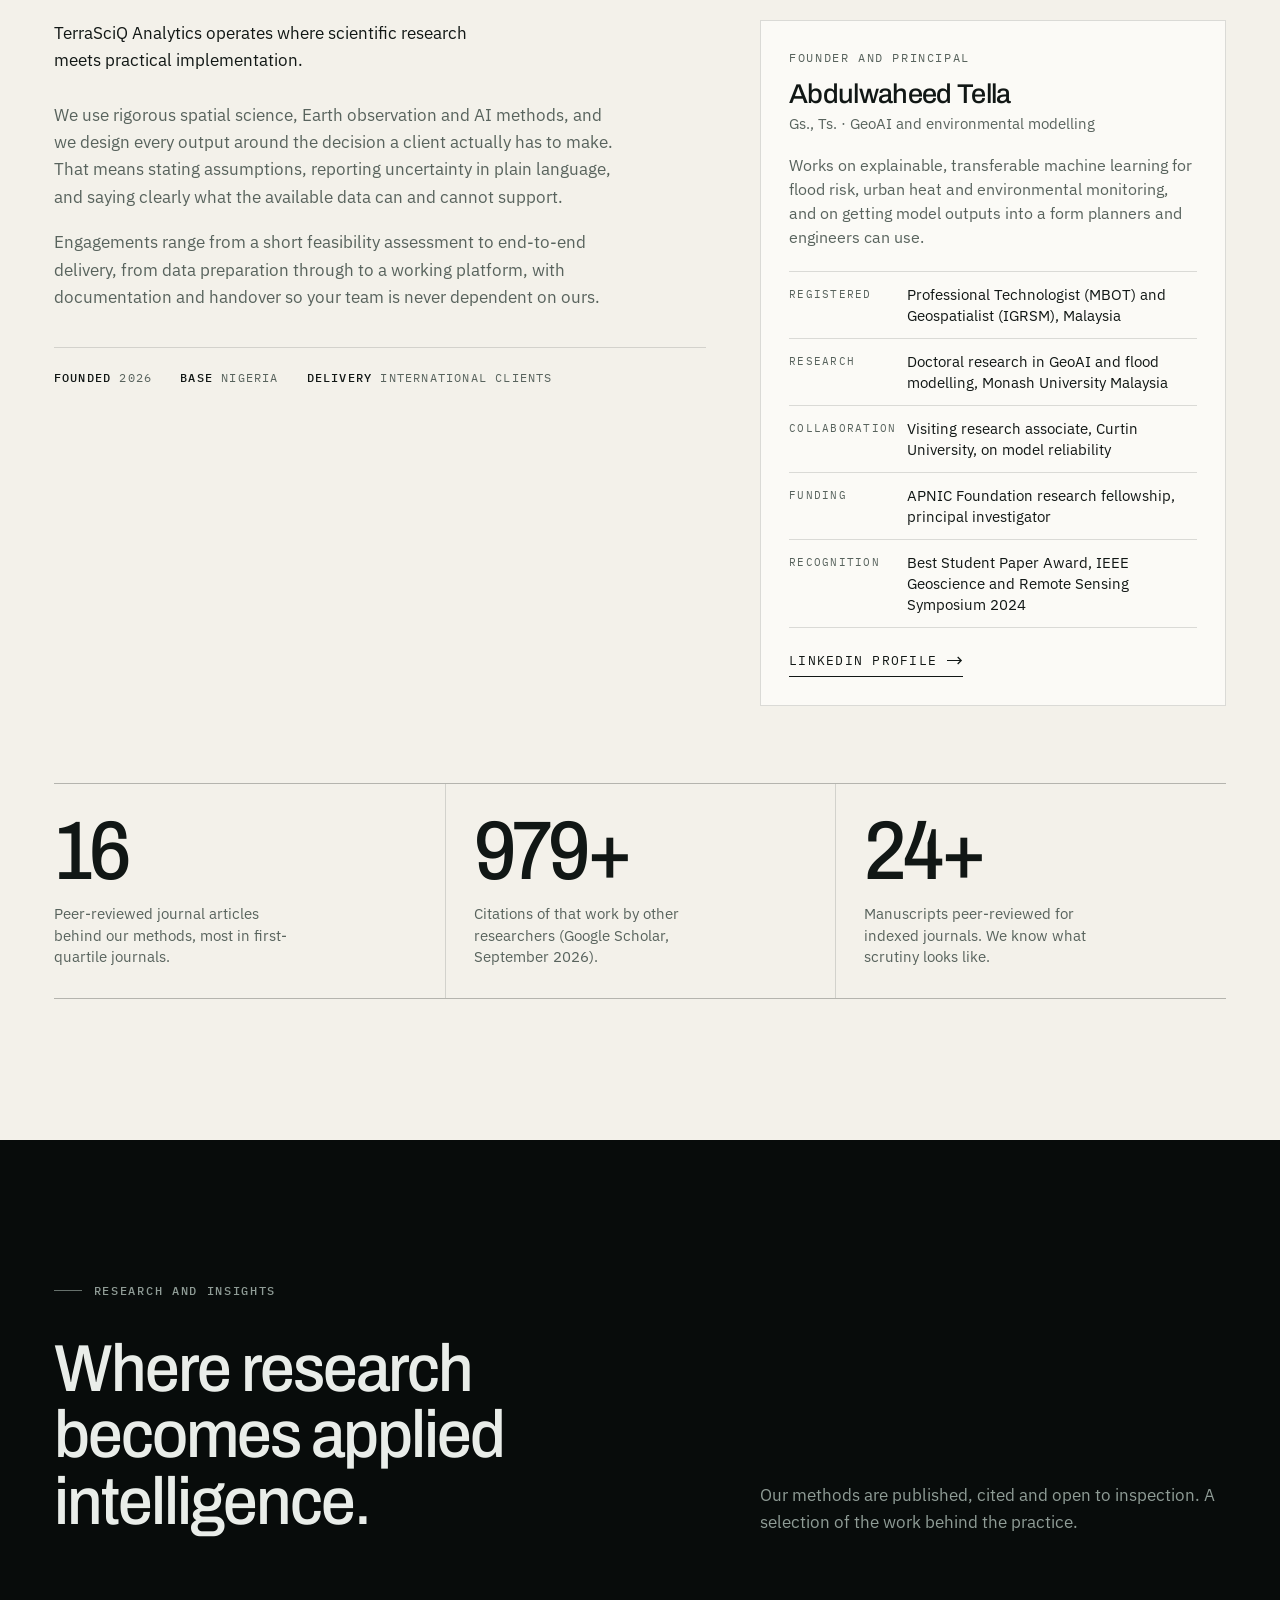
==== commit 4bb3325c: "Use real Kuala Lumpur rasters for the urban change comparison; update logo Replace the generated lan" ====
--- a/index.html
+++ b/index.html
@@ -454,29 +454,53 @@
     <!-- Case 2 -->
     <article class="case">
       <div class="case__media rv">
-        <div class="compare" id="compare" style="--p:50%">
-          <canvas id="lc-a" aria-hidden="true"></canvas>
-          <div class="compare__top"><canvas id="lc-b" aria-hidden="true"></canvas></div>
-          <span class="compare__yr compare__yr--a">Earlier epoch</span>
-          <span class="compare__yr compare__yr--b">Two decades later</span>
-          <span class="compare__line"></span>
-          <input type="range" min="0" max="100" value="50" aria-label="Drag to compare land cover between the earlier and later epoch">
-        </div>
-        <div class="plate__bar">
-          <ul class="legend"><li><i style="background:#d9623a"></i>Built-up</li><li><i style="background:#4f8a4c"></i>Vegetation</li><li><i style="background:#b9ad62"></i>Cropland</li><li><i style="background:#2f7fb8"></i>Water</li></ul>
-          <span>Illustrative rendering · drag to compare</span>
-        </div>
+        <div class="kl">
+          <div class="compare" id="compare" style="--p:50%">
+            <img id="cmp-a" src="assets/img/kl-landcover-2000.webp" width="538" height="780" loading="lazy" decoding="async" alt="Land cover of Kuala Lumpur in 2000, classified from 30 metre satellite imagery.">
+            <div class="compare__top"><img id="cmp-b" src="assets/img/kl-landcover-2020.webp" width="538" height="780" loading="lazy" decoding="async" alt="Land cover of Kuala Lumpur in 2020, classified from 30 metre satellite imagery."></div>
+            <span class="compare__yr compare__yr--a">2000</span>
+            <span class="compare__yr compare__yr--b">2020</span>
+            <span class="compare__line"></span>
+            <input type="range" min="0" max="100" value="50" aria-label="Drag to compare Kuala Lumpur in 2000 and 2020">
+          </div>
+          <div class="kl__side">
+            <div class="kl__layers" role="group" aria-label="Map layer">
+              <button data-kl="landcover" aria-pressed="true">Land cover</button>
+              <button data-kl="ndvi" aria-pressed="false">Vegetation index</button>
+              <button data-kl="ndbi" aria-pressed="false">Built-up index</button>
+              <button data-kl="elevation" aria-pressed="false">Elevation</button>
+            </div>
+            <div class="kl__key" id="kl-key" aria-live="polite"></div>
+            <table class="kl__table">
+              <caption>Land cover, km²</caption>
+              <thead><tr><th scope="col">Class</th><th scope="col">2000</th><th scope="col">2020</th><th scope="col">Change</th></tr></thead>
+              <tbody>
+                <tr><th scope="row"><i style="background:#d9623a"></i>Built-up</th><td>169.3</td><td>176.0</td><td class="up">+4.0%</td></tr>
+                <tr><th scope="row"><i style="background:#4f8a4c"></i>Vegetation</th><td>40.7</td><td>30.4</td><td class="down">−25.3%</td></tr>
+                <tr><th scope="row"><i style="background:#c2b565"></i>Cropland</th><td>28.2</td><td>31.7</td><td class="up">+12.6%</td></tr>
+                <tr><th scope="row"><i style="background:#2f7fb8"></i>Water</th><td>3.3</td><td>3.2</td><td>−2.2%</td></tr>
+                <tr><th scope="row"><i style="background:#9a8f86"></i>Bare land</th><td>0.2</td><td>0.3</td><td>+0.1 km²</td></tr>
+              </tbody>
+            </table>
+          </div>
+        </div>
+        <p class="plate__bar"><span>Kuala Lumpur · 30 m rasters · 241.6 km² analysed</span><span>Drag the handle to compare</span></p>
       </div>
       <div class="case__text rv" style="--d:1">
-        <p class="case__kicker"><span>Urban change / Earth observation</span><span>Multi-temporal satellite archive</span></p>
+        <p class="case__kicker"><span>Urban change / Earth observation</span><span>Kuala Lumpur, 2000 to 2020</span></p>
         <h3 class="case__title">Twenty years of urban expansion, revealed from space.</h3>
         <dl class="case__facts">
           <div><dt>Challenge</dt><dd>Cities change faster than hazard maps are updated. Showing how growth has shifted flood risk requires a consistent land-cover record across two decades.</dd></div>
-          <div><dt>Approach</dt><dd>Multi-temporal imagery was classified into land-cover maps for each epoch in Google Earth Engine, change was quantified between them, and explainable machine learning linked that change statistically to shifting flood risk.</dd></div>
-          <div><dt>Technology</dt><dd>Google Earth Engine, Landsat archive, land-cover classification, change detection, explainable ML.</dd></div>
-          <div><dt>Outcome</dt><dd><strong>A repeatable workflow from raw archive to quantified change and its effect on risk</strong>, suitable for periodic updates as new imagery arrives.</dd></div>
+          <div><dt>Approach</dt><dd>Satellite imagery from 2000 and 2020 was classified into land-cover maps at 30 m resolution, change was quantified between them, and explainable machine learning linked that change statistically to shifting flood risk.</dd></div>
+          <div><dt>Technology</dt><dd>Google Earth Engine, Landsat archive, land-cover classification, NDVI and NDBI indices, change detection, explainable ML.</dd></div>
+          <div><dt>Outcome</dt><dd><strong>A measured account of where the city changed.</strong> An already dense city kept filling in: a quarter of its remaining vegetation was lost, most of it to built-up land.</dd></div>
         </dl>
-        <p class="case__src">Published in <a href="https://doi.org/10.1007/s41748-025-00878-7" target="_blank" rel="noopener">Earth Systems and Environment (2025)</a>. The visual is an illustrative rendering; published maps are in the paper.</p>
+        <div class="case__metrics">
+          <div><b data-count="25" data-suffix="%">25%</b><span>Of vegetation cover lost in twenty years</span></div>
+          <div><b data-count="22.6" data-dec="1" data-suffix=" km²">22.6 km²</b><span>Converted to built-up land</span></div>
+          <div><b data-count="21" data-suffix="%">21%</b><span>Of the city changed land-cover class</span></div>
+        </div>
+        <p class="case__src">Published in <a href="https://doi.org/10.1007/s41748-025-00878-7" target="_blank" rel="noopener">Earth Systems and Environment (2025)</a>. Maps and figures here are computed from the study's 30 m rasters.</p>
       </div>
     </article>
 
@@ -641,7 +665,7 @@
     </ol>
 
     <div class="console rv" id="console" aria-label="Concept decision-support interface">
-      <div class="console__top"><b>Flood risk console · Klang Valley</b><span>Model v2.3 · validated · updated monthly</span></div>
+      <div class="console__top"><b>Flood risk console · Kuala Lumpur</b><span>Model v2.3 · validated · updated monthly</span></div>
       <div class="console__side" aria-hidden="true">
         <div><h4>Layers</h4><ul>
           <li class="on"><i></i>Susceptibility</li>
--- a/css/styles.css
+++ b/css/styles.css
@@ -394,8 +394,29 @@
 .case__src a { color: var(--text-d); border-bottom: 1px solid var(--line-d-2); }
 .case__src a:hover { border-color: var(--leaf); }
 
-.compare { position: relative; aspect-ratio: 16 / 10.4; overflow: hidden; background: var(--ink-3); touch-action: pan-y; }
-.compare canvas { position: absolute; inset: 0; width: 100%; height: 100%; }
+.kl { display: grid; grid-template-columns: minmax(0, 1.12fr) minmax(0, 1fr); background: var(--ink-3); border: 1px solid var(--line-d); }
+.compare { position: relative; aspect-ratio: 538 / 780; overflow: hidden; background: var(--ink); touch-action: pan-y; }
+.compare img { position: absolute; inset: 0; width: 100%; height: 100%; object-fit: contain; transition: opacity 0.35s var(--ease); }
+.compare.is-swapping img { opacity: 0; }
+.compare.is-single .compare__top, .compare.is-single .compare__line, .compare.is-single .compare__yr, .compare.is-single input { display: none; }
+.kl__side { padding: 18px; display: flex; flex-direction: column; gap: 18px; border-left: 1px solid var(--line-d); min-width: 0; }
+.kl__layers { display: grid; grid-template-columns: 1fr 1fr; gap: 6px; }
+.kl__layers button { font-family: var(--mono); font-size: 10.5px; letter-spacing: 0.08em; text-transform: uppercase; padding: 9px 8px; border: 1px solid var(--line-d); color: var(--mute-d); text-align: left; transition: color 0.3s, border-color 0.3s, background 0.3s; }
+.kl__layers button:hover { color: var(--text-d); border-color: var(--line-d-2); }
+.kl__layers button[aria-pressed="true"] { background: var(--text-d); color: var(--ink); border-color: var(--text-d); }
+.kl__key { font-family: var(--mono); font-size: 10.5px; letter-spacing: 0.06em; text-transform: uppercase; color: var(--mute-d); line-height: 1.6; min-height: 74px; }
+.kl__key .bar { height: 7px; margin: 0 0 6px; }
+.kl__key .ends { display: flex; justify-content: space-between; margin-bottom: 10px; }
+.kl__key p { text-transform: none; letter-spacing: 0; font-family: var(--body); font-size: 13.5px; line-height: 1.45; color: #cfd6d2; }
+.kl__table { width: 100%; border-collapse: collapse; margin-top: auto; font-family: var(--mono); font-size: 11.5px; }
+.kl__table caption { text-align: left; font-size: 10.5px; letter-spacing: 0.12em; text-transform: uppercase; color: var(--mute-d); padding-bottom: 8px; }
+.kl__table th, .kl__table td { padding: 8px 0; border-top: 1px solid var(--line-d); font-weight: 400; text-align: right; color: var(--text-d); white-space: nowrap; }
+.kl__table thead th { color: var(--mute-d); font-size: 10px; letter-spacing: 0.08em; text-transform: uppercase; }
+.kl__table th:first-child { text-align: left; }
+.kl__table tbody th { font-family: var(--body); font-size: 13.5px; }
+.kl__table i { display: inline-block; width: 8px; height: 8px; margin-right: 8px; }
+.kl__table .up { color: var(--orange); }
+.kl__table .down { color: var(--cyan); }
 .compare__top { position: absolute; inset: 0; clip-path: inset(0 0 0 var(--p, 50%)); }
 .compare__line { position: absolute; top: 0; bottom: 0; left: var(--p, 50%); width: 1px; background: #fff; pointer-events: none; }
 .compare__line::after { content: ""; position: absolute; top: 50%; left: 50%; width: 34px; height: 34px; border-radius: 50%; background: #fff url("data:image/svg+xml,%3Csvg xmlns='http://www.w3.org/2000/svg' viewBox='0 0 24 24' fill='none' stroke='%23080c0b' stroke-width='1.6'%3E%3Cpath d='M9 7l-5 5 5 5M15 7l5 5-5 5'/%3E%3C/svg%3E") center / 18px no-repeat; transform: translate(-50%, -50%); }
@@ -688,6 +709,8 @@
   .case__metrics { grid-template-columns: 1fr; }
   .case__metrics div + div { border-left: 0; border-top: 1px solid var(--line-d); }
   .thumbs { grid-template-columns: 1fr; }
+  .kl { grid-template-columns: 1fr; }
+  .kl__side { border-left: 0; border-top: 1px solid var(--line-d); }
   .form { grid-template-columns: 1fr; }
   .form__foot .btn { width: 100%; justify-content: space-between; }
   .channels a { grid-template-columns: 1fr 20px; }
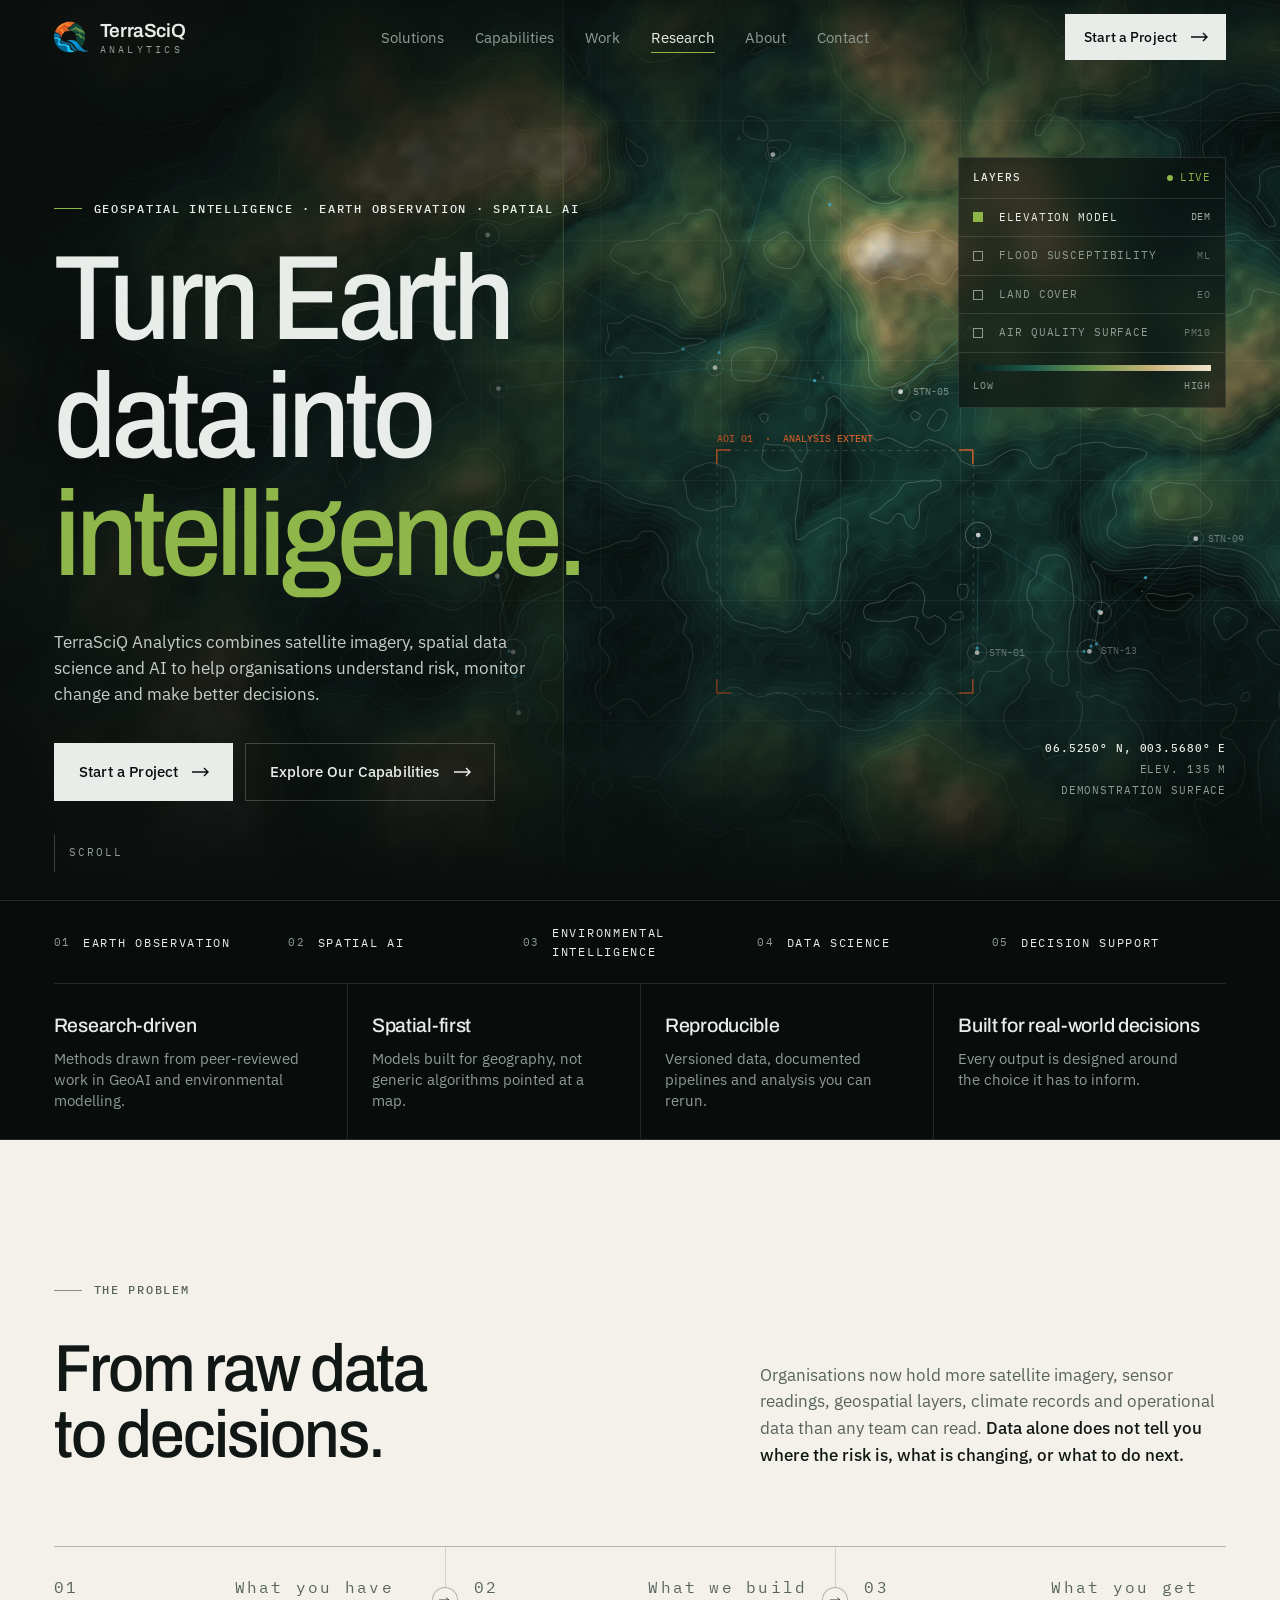
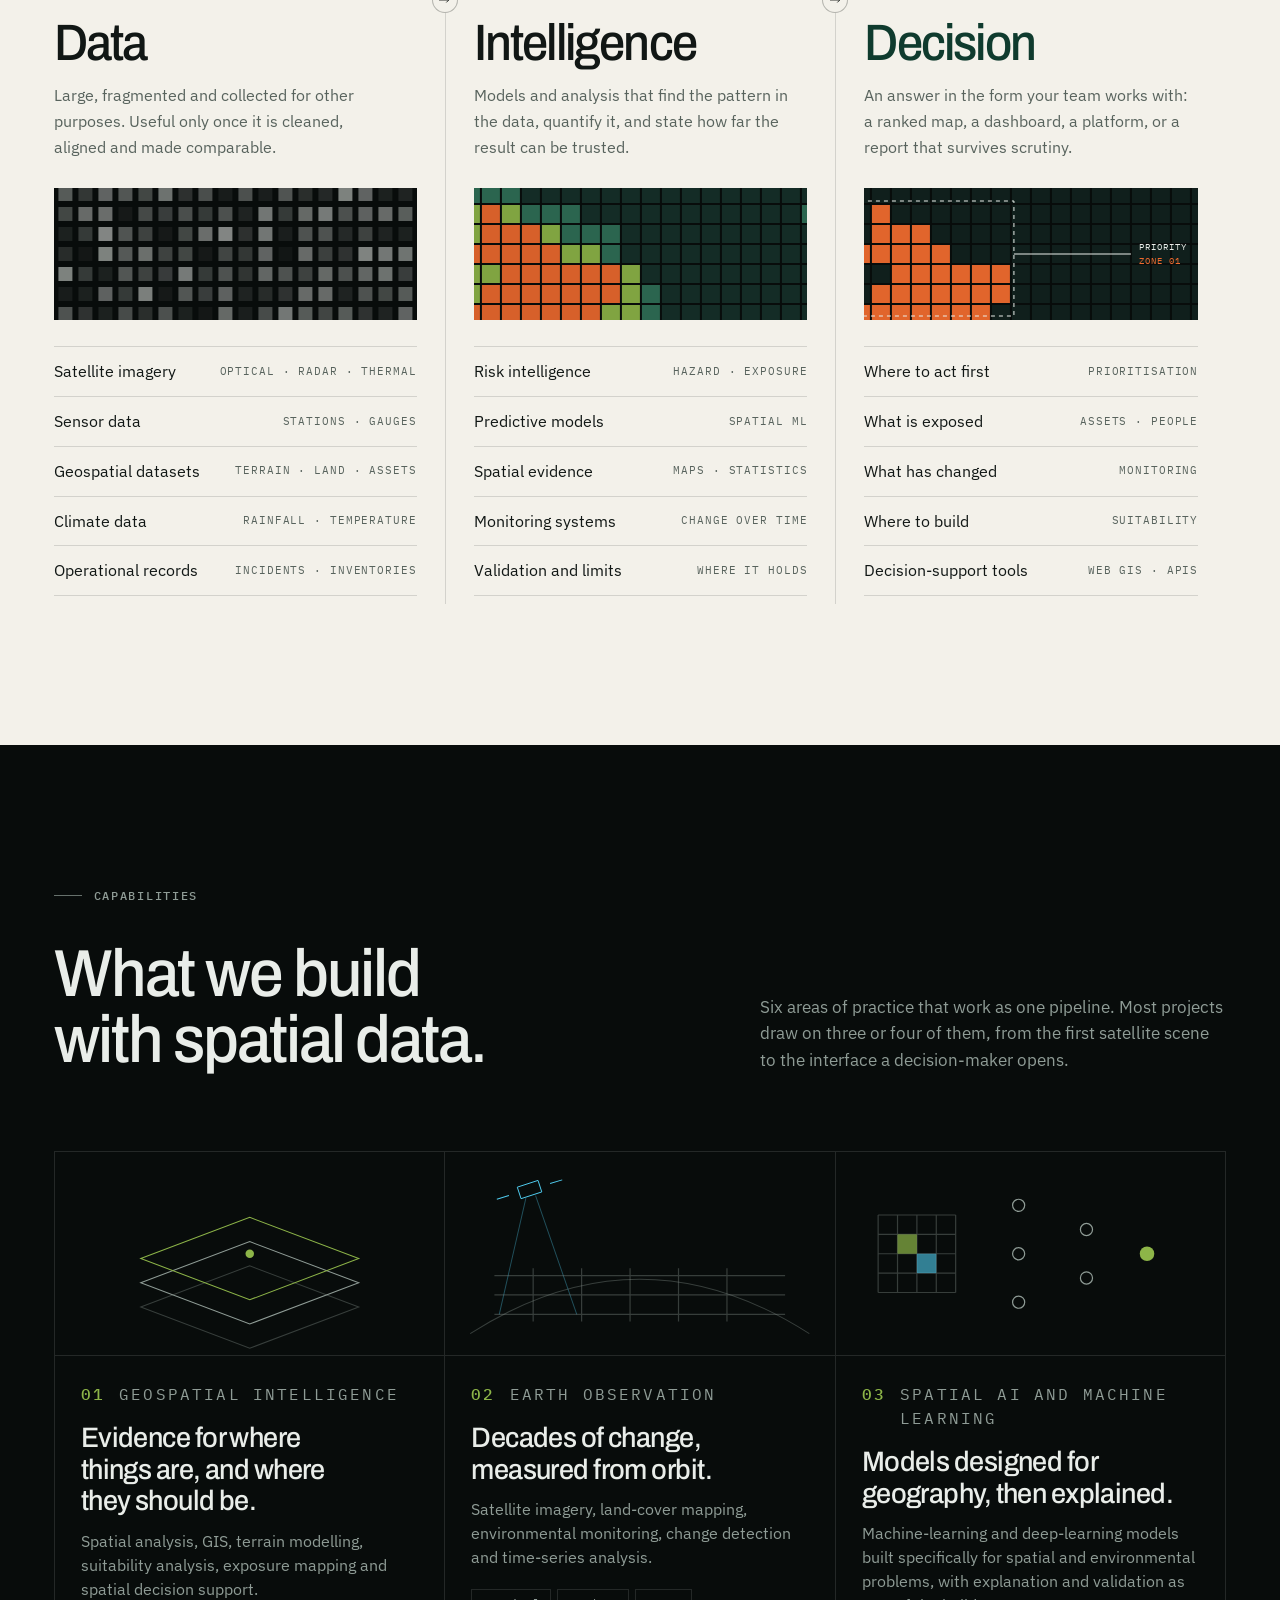
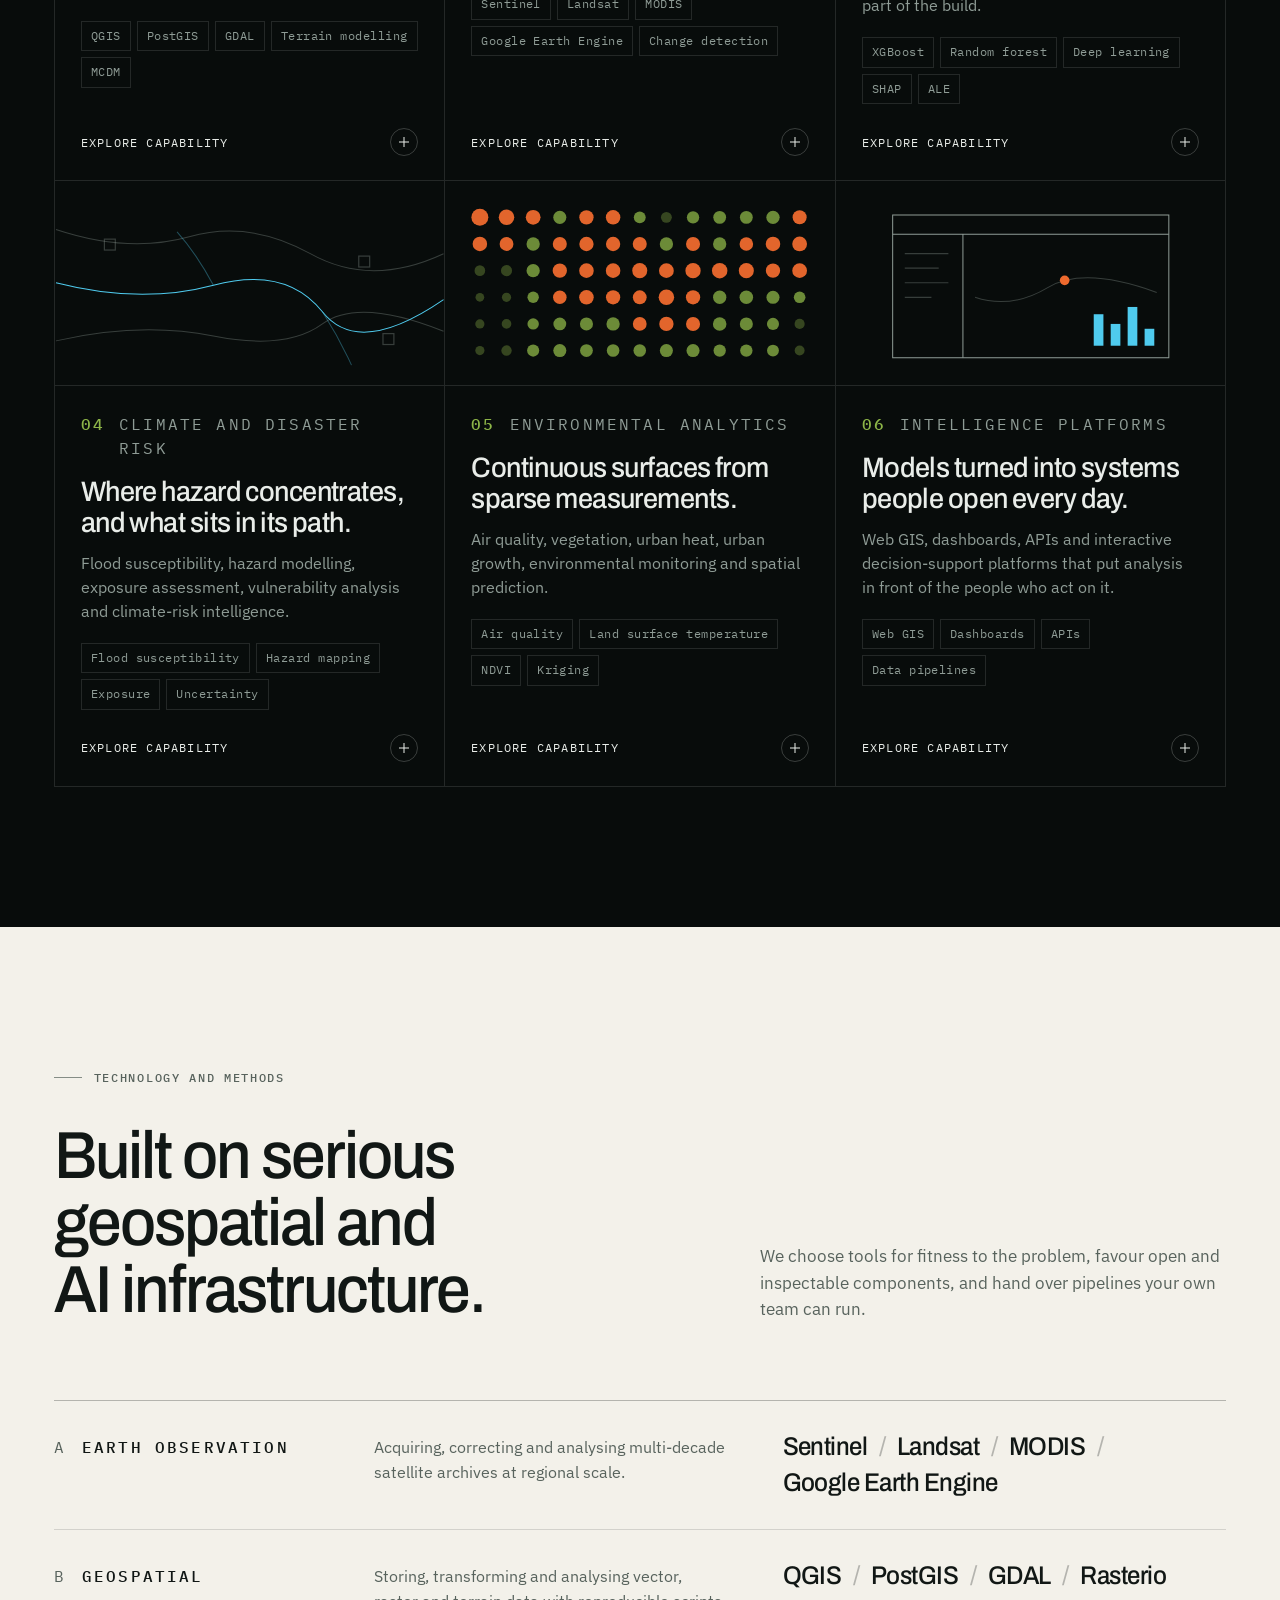
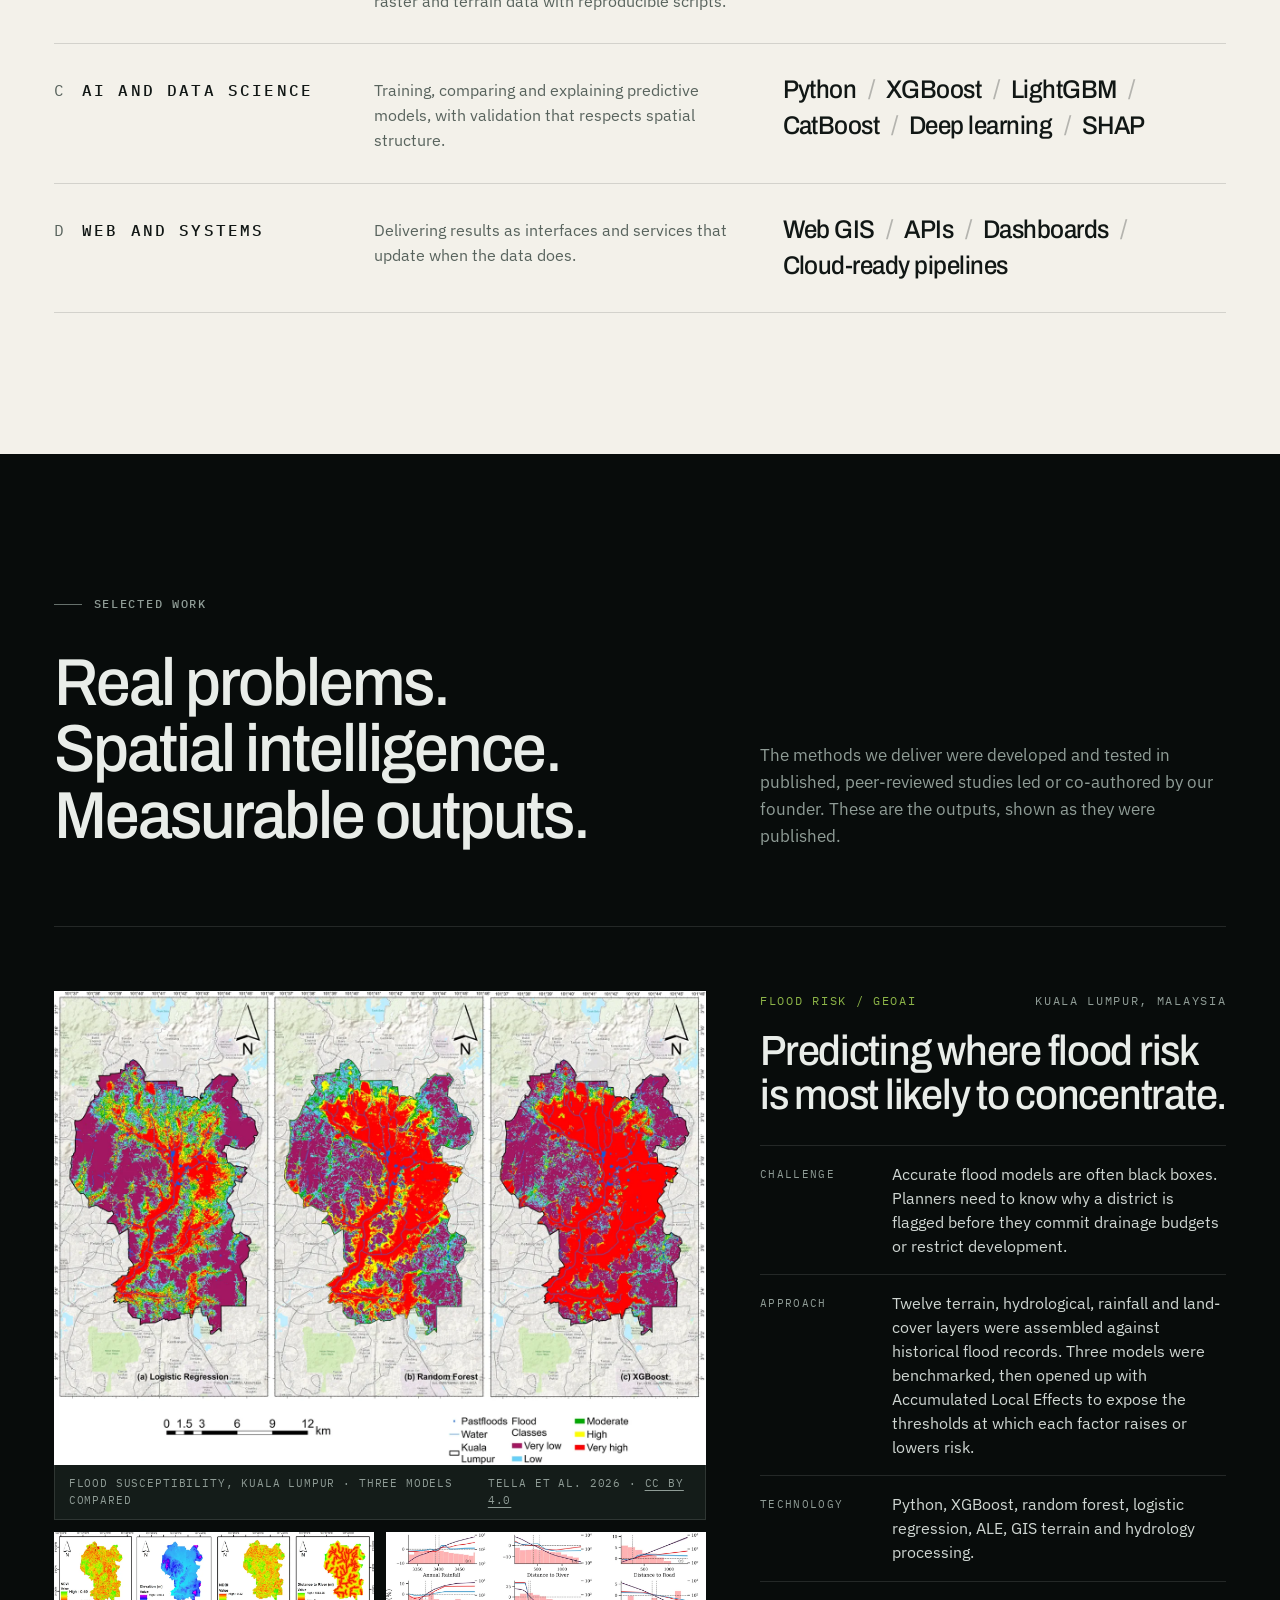
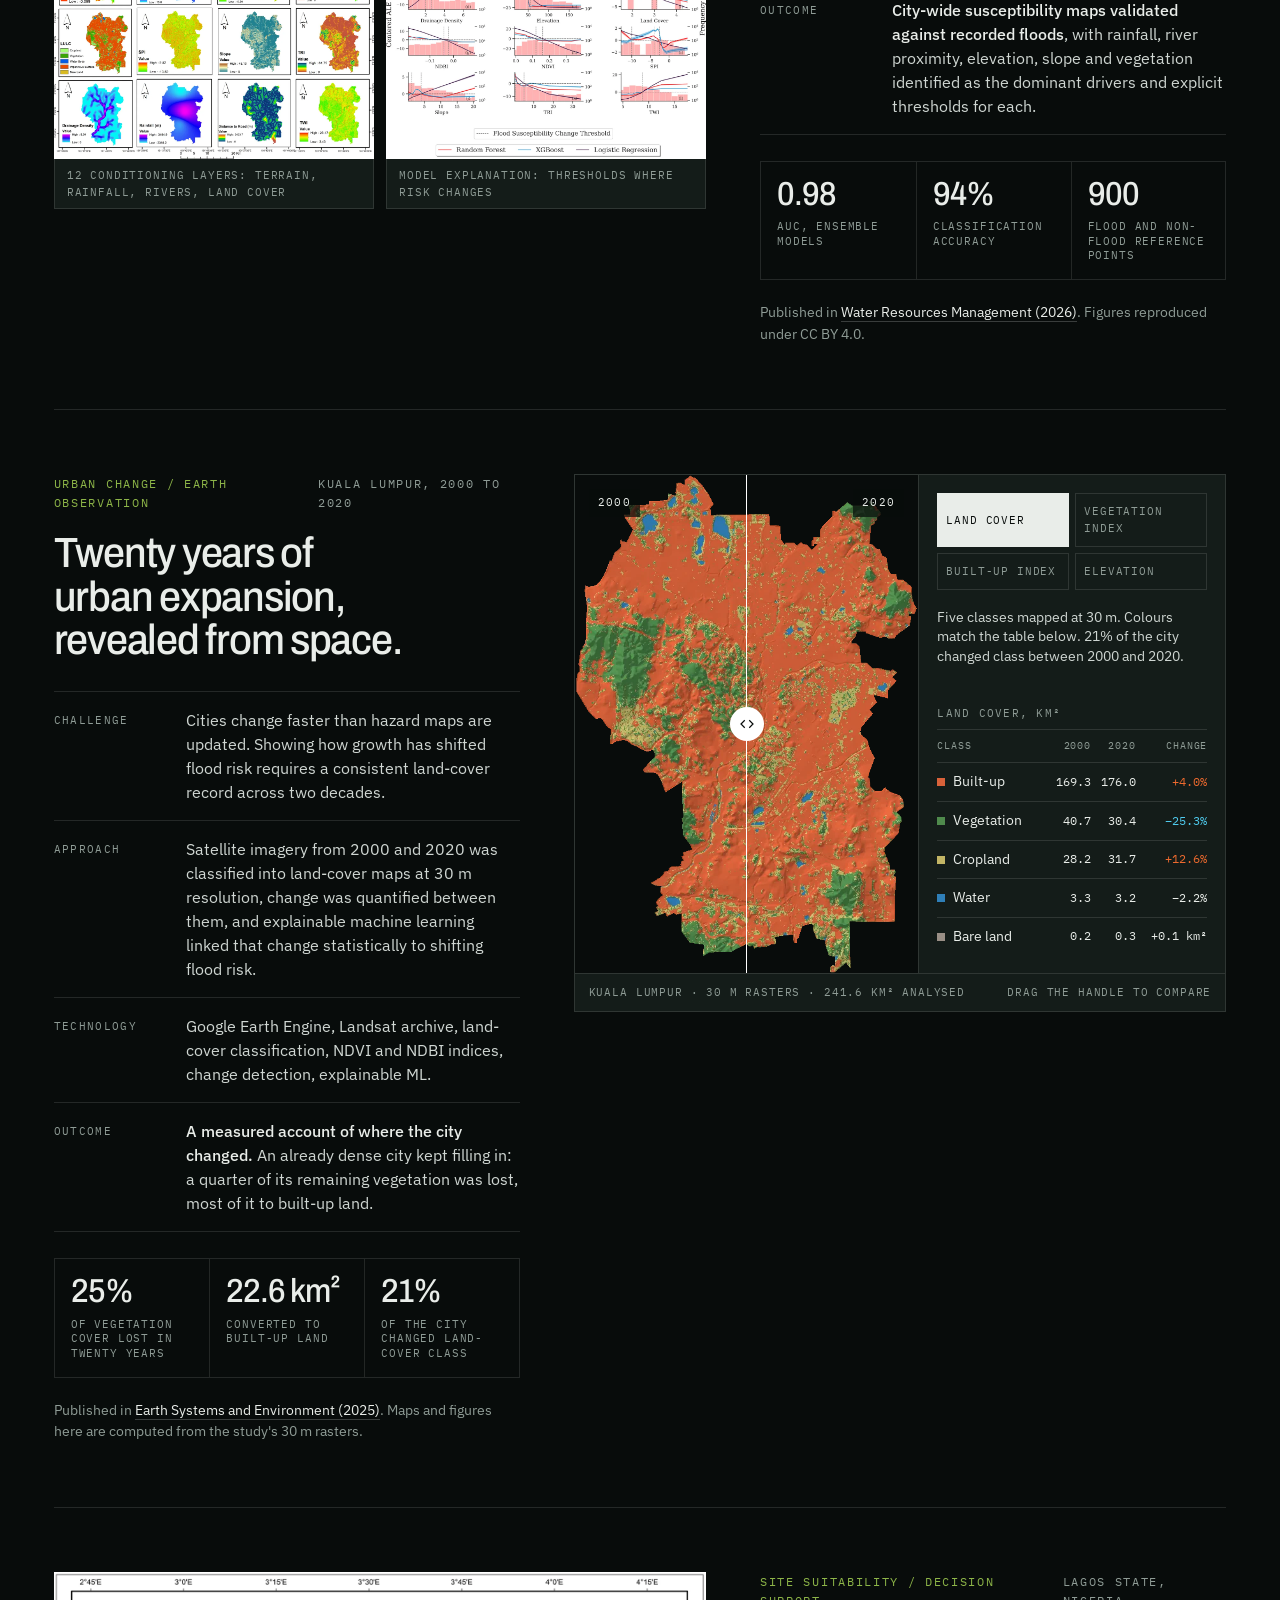
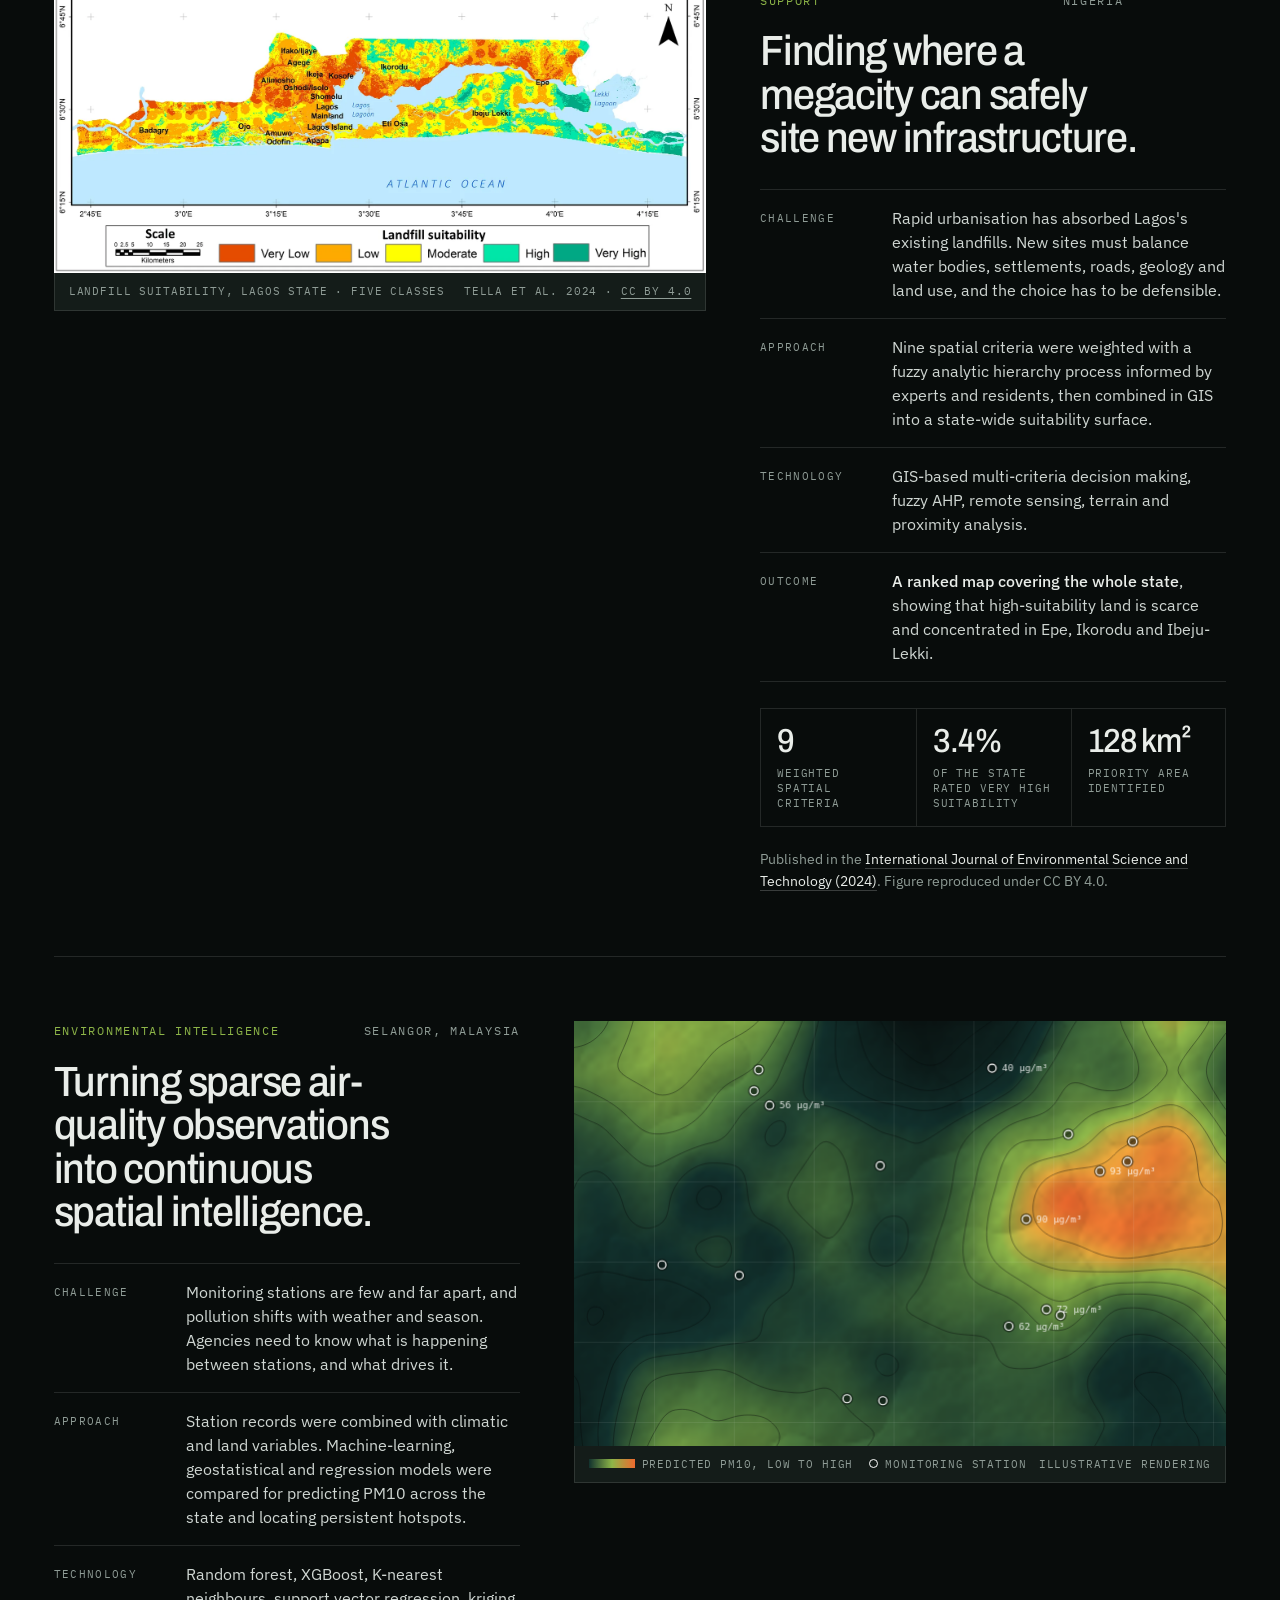
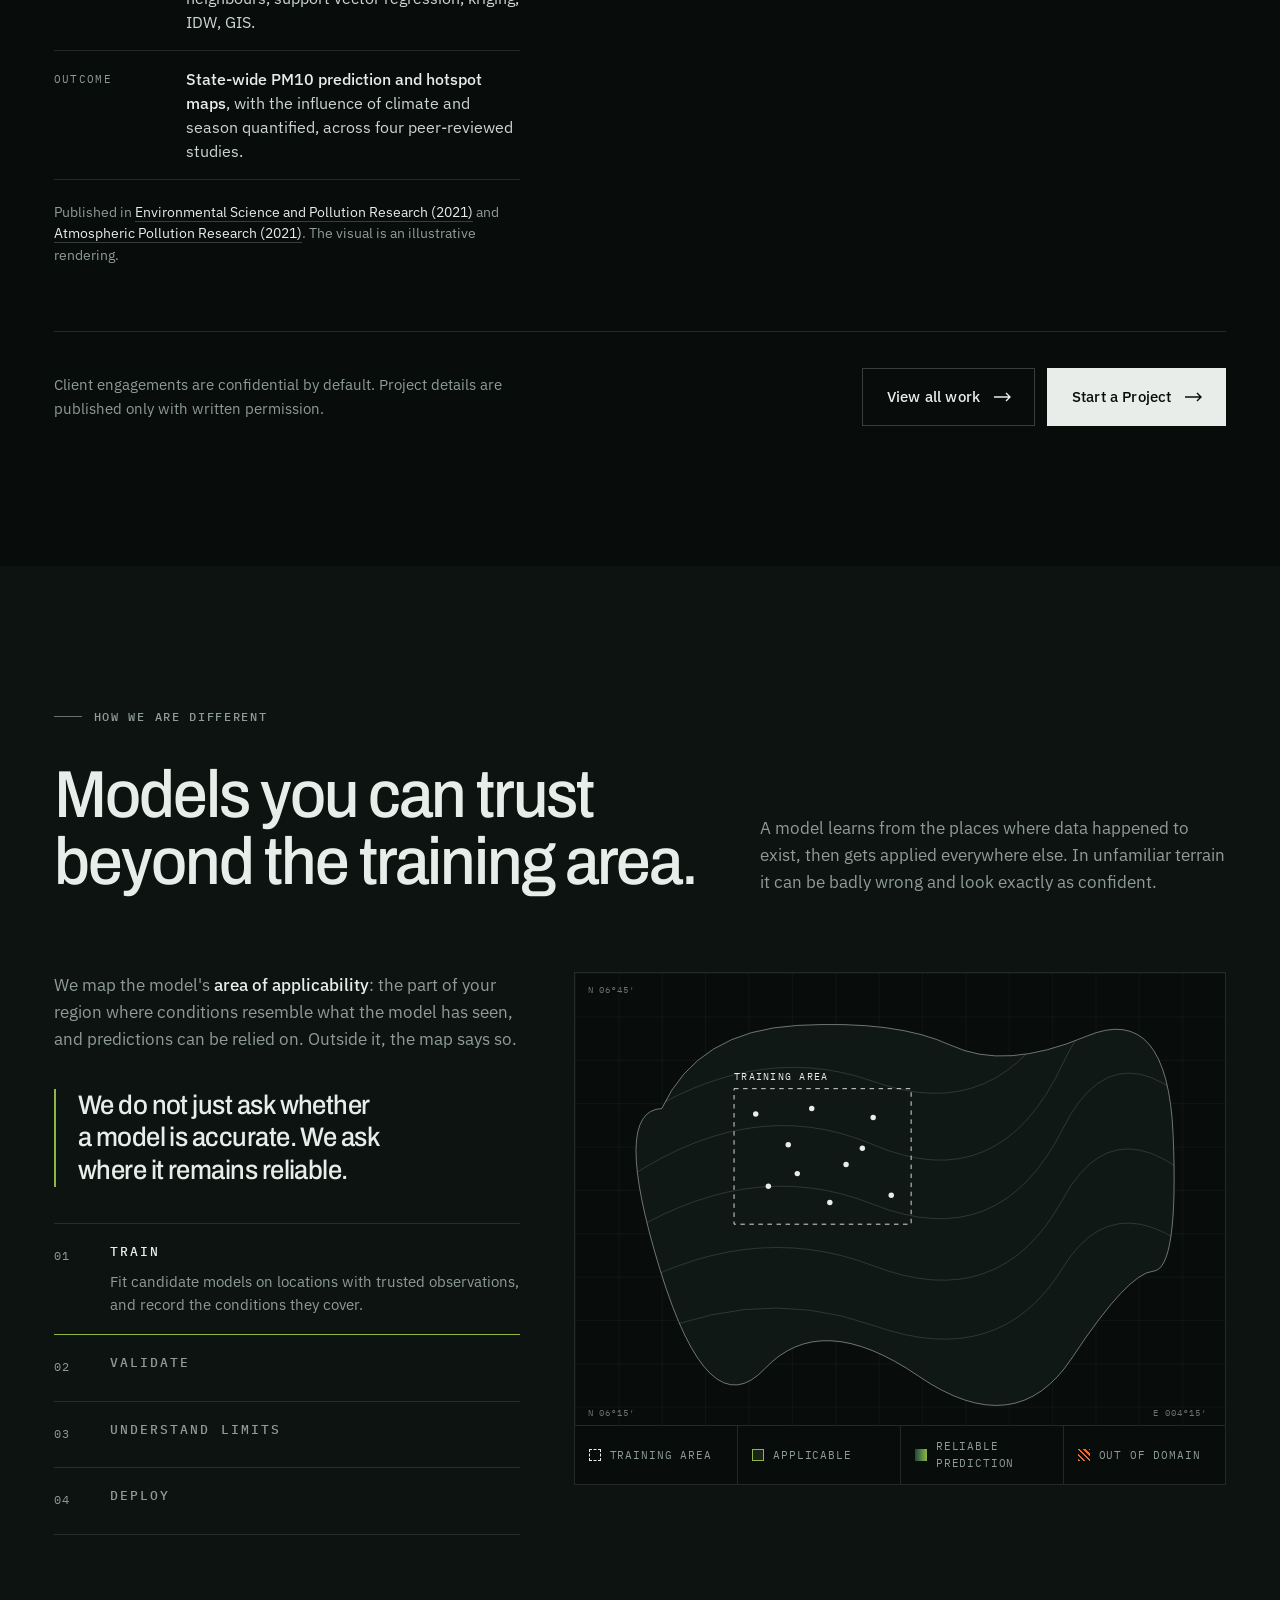
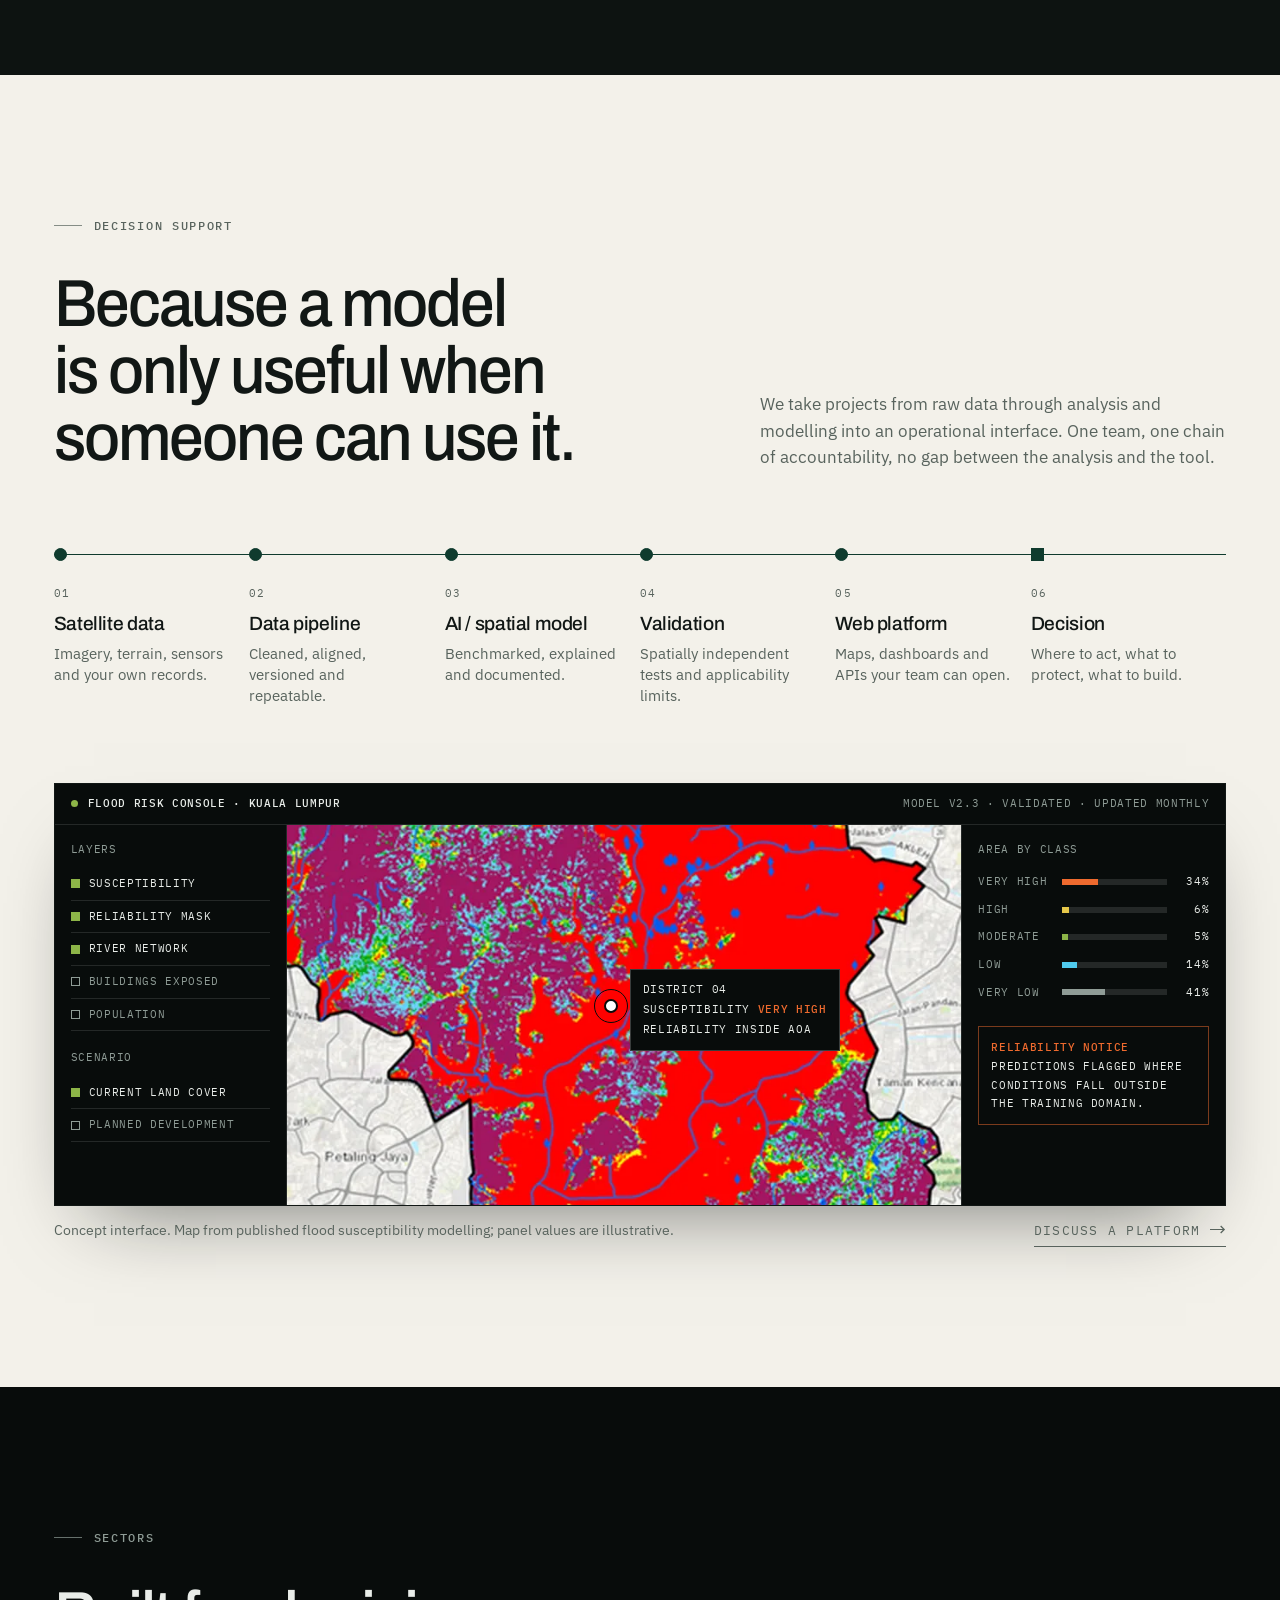
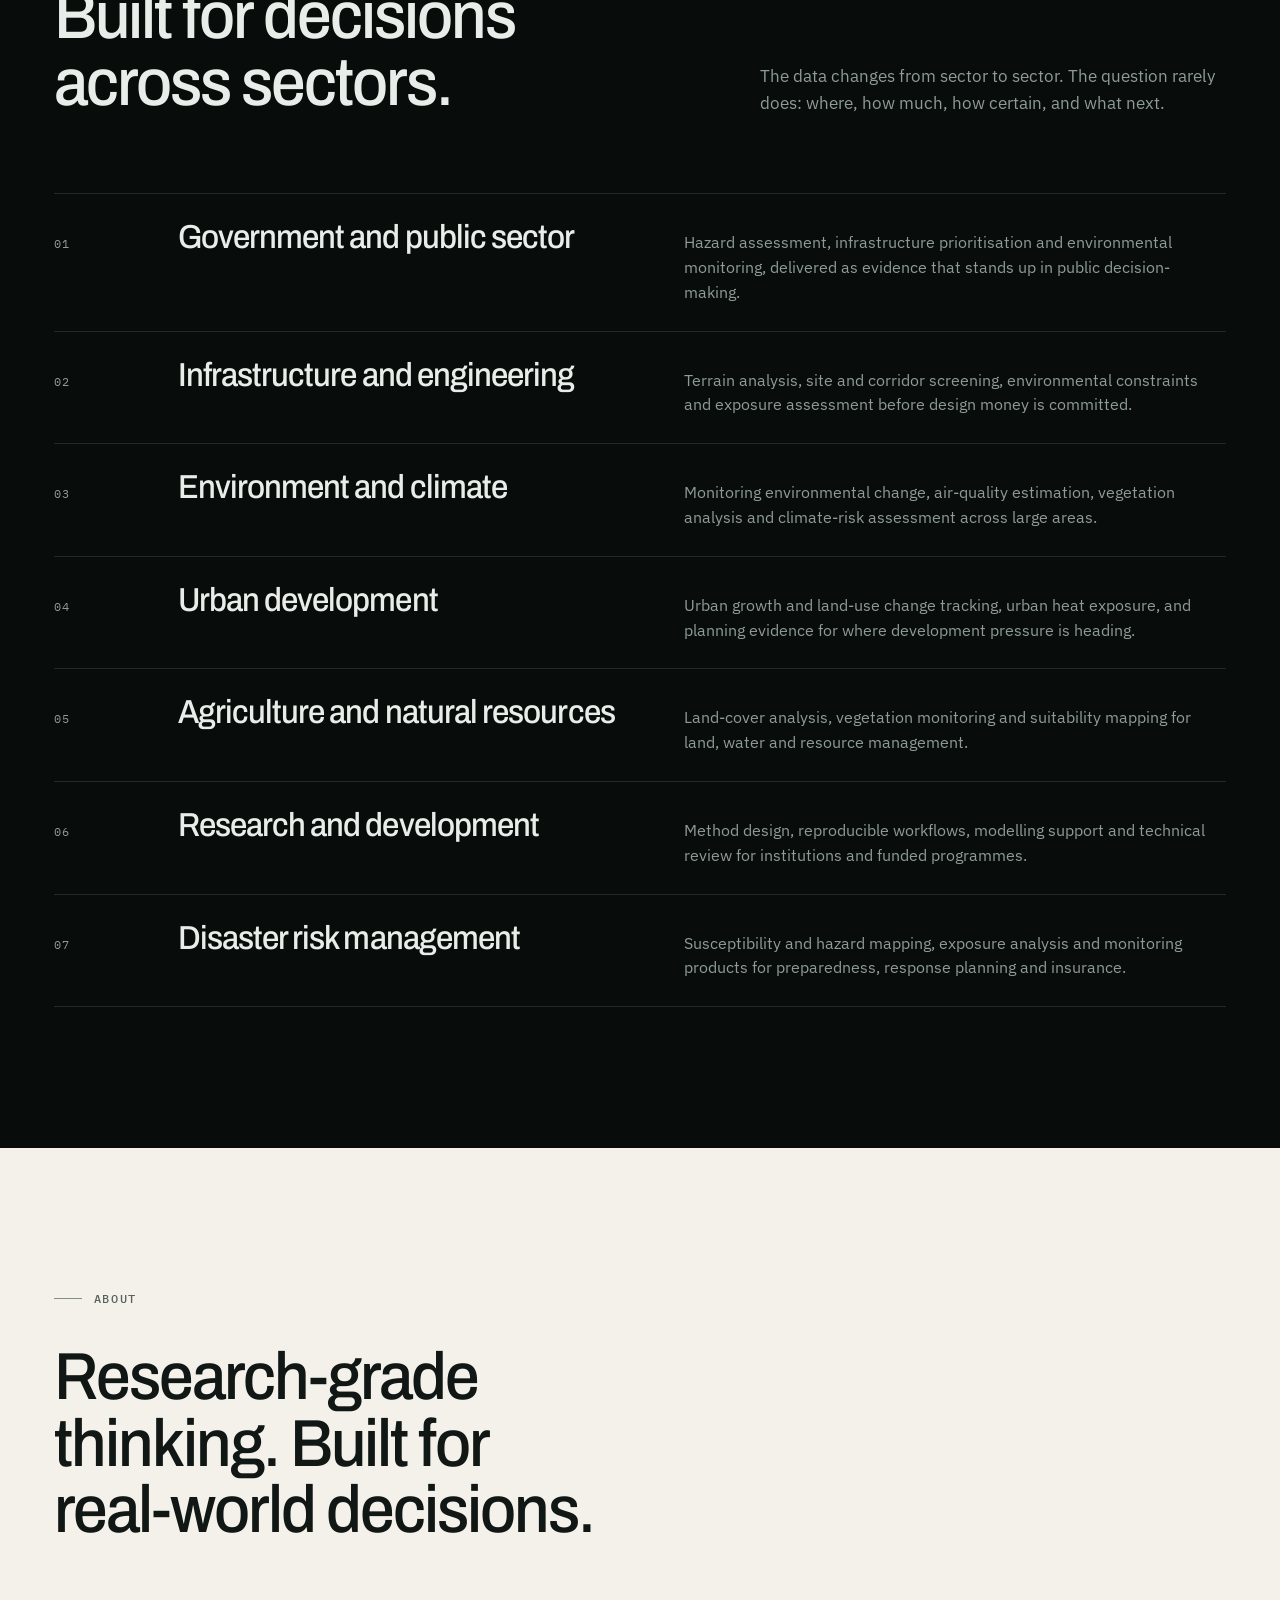
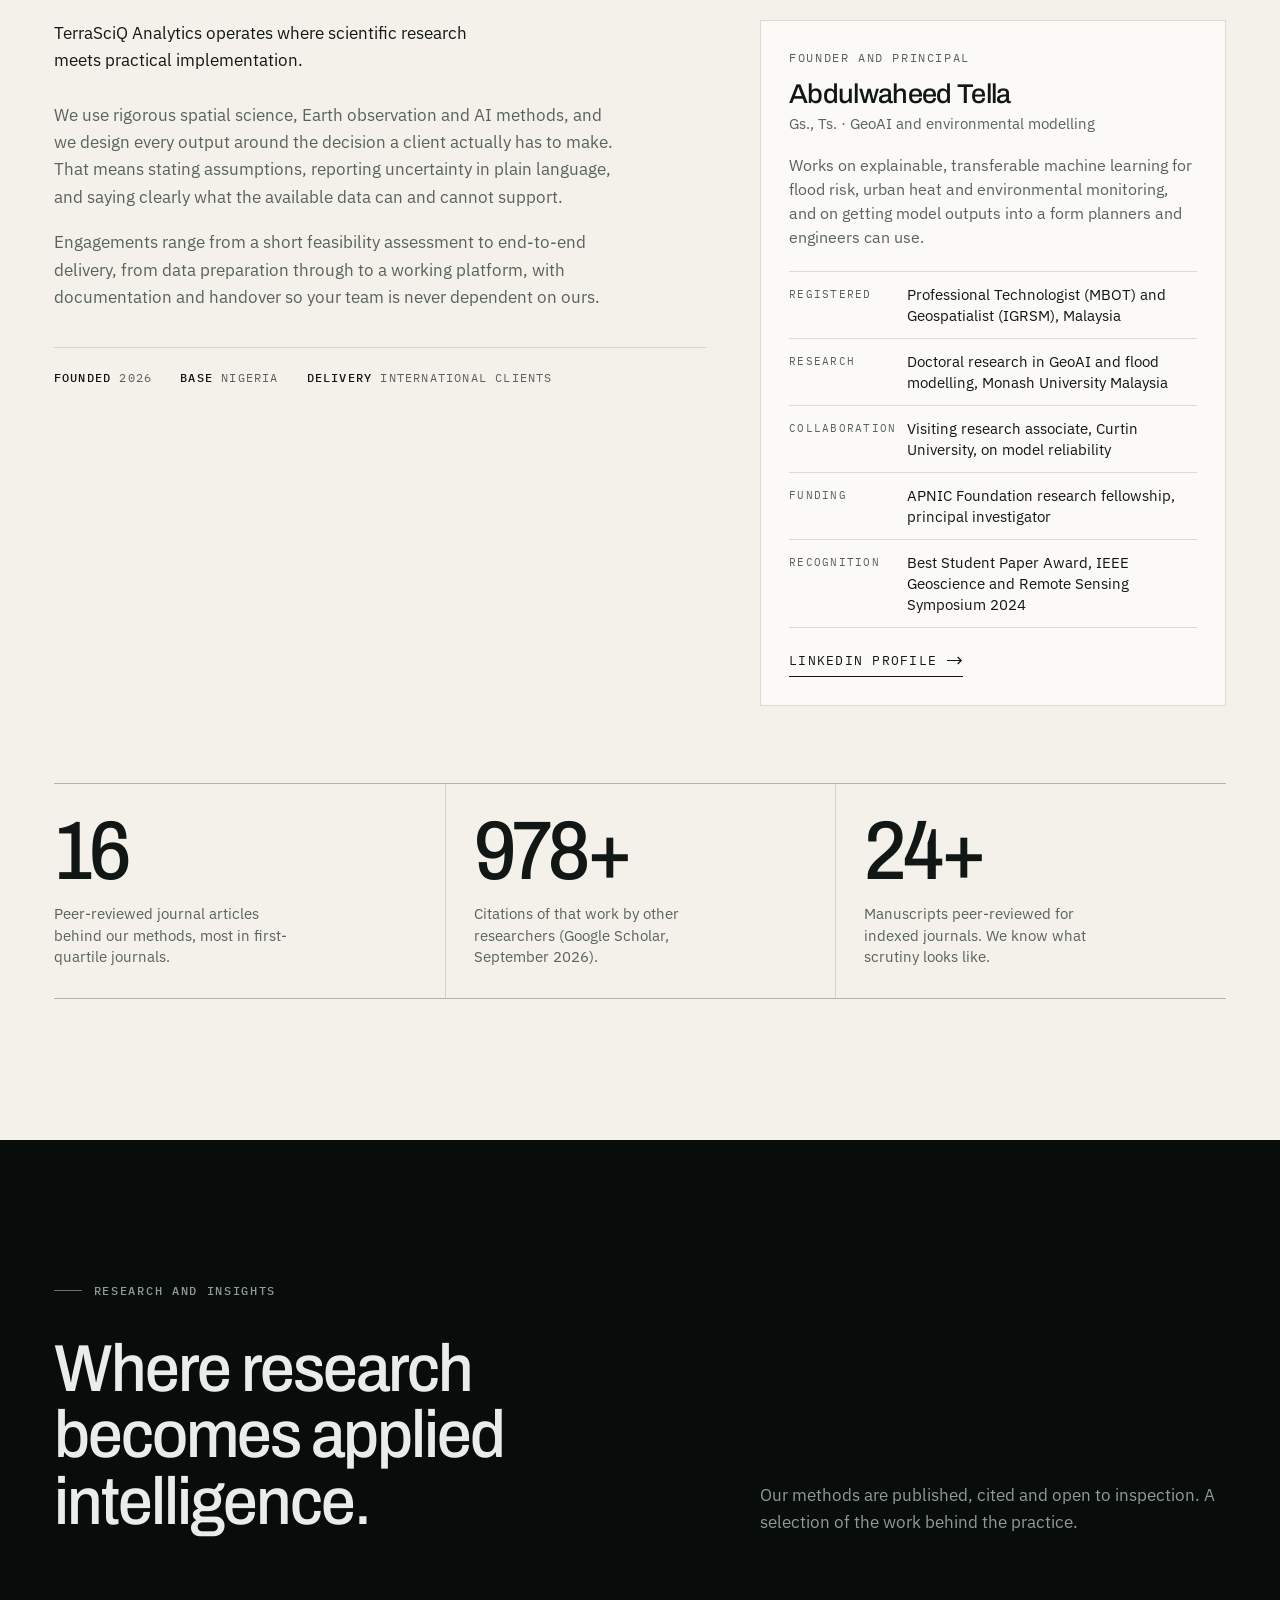
==== commit 0433e24d: "Point canonical, social and sitemap URLs at the live Netlify address Co-Authored-By: Claude Opus 5.5" ====
--- a/index.html
+++ b/index.html
@@ -8,14 +8,14 @@
   <!-- PRE-LAUNCH: remove this line at launch so search engines can index the site -->
   <meta name="robots" content="noindex, nofollow">
   <meta name="theme-color" content="#080c0b">
-  <link rel="canonical" href="https://www.terrasciq.com/">
+  <link rel="canonical" href="https://terrasciqanalytics.netlify.app/">
 
   <meta property="og:type" content="website">
   <meta property="og:site_name" content="TerraSciQ Analytics">
   <meta property="og:title" content="TerraSciQ Analytics | Turn Earth data into intelligence">
   <meta property="og:description" content="Spatial intelligence powered by Earth observation, AI and data science. We build spatial models and test where their predictions remain reliable.">
-  <meta property="og:url" content="https://www.terrasciq.com/">
-  <meta property="og:image" content="https://www.terrasciq.com/assets/img/og-image.jpg">
+  <meta property="og:url" content="https://terrasciqanalytics.netlify.app/">
+  <meta property="og:image" content="https://terrasciqanalytics.netlify.app/assets/img/og-image.jpg">
   <meta property="og:image:width" content="1200">
   <meta property="og:image:height" content="630">
   <meta name="twitter:card" content="summary_large_image">
@@ -36,9 +36,9 @@
     "@context": "https://schema.org",
     "@type": "ProfessionalService",
     "name": "TerraSciQ Analytics",
-    "url": "https://www.terrasciq.com/",
-    "logo": "https://www.terrasciq.com/assets/img/favicon-512.png",
-    "image": "https://www.terrasciq.com/assets/img/og-image.jpg",
+    "url": "https://terrasciqanalytics.netlify.app/",
+    "logo": "https://terrasciqanalytics.netlify.app/assets/img/favicon-512.png",
+    "image": "https://terrasciqanalytics.netlify.app/assets/img/og-image.jpg",
     "slogan": "Spatial intelligence powered by Earth observation, AI and data science.",
     "description": "Geospatial intelligence, Earth observation, spatial AI, climate and disaster risk modelling, environmental analytics and decision-support platforms.",
     "foundingDate": "2026",
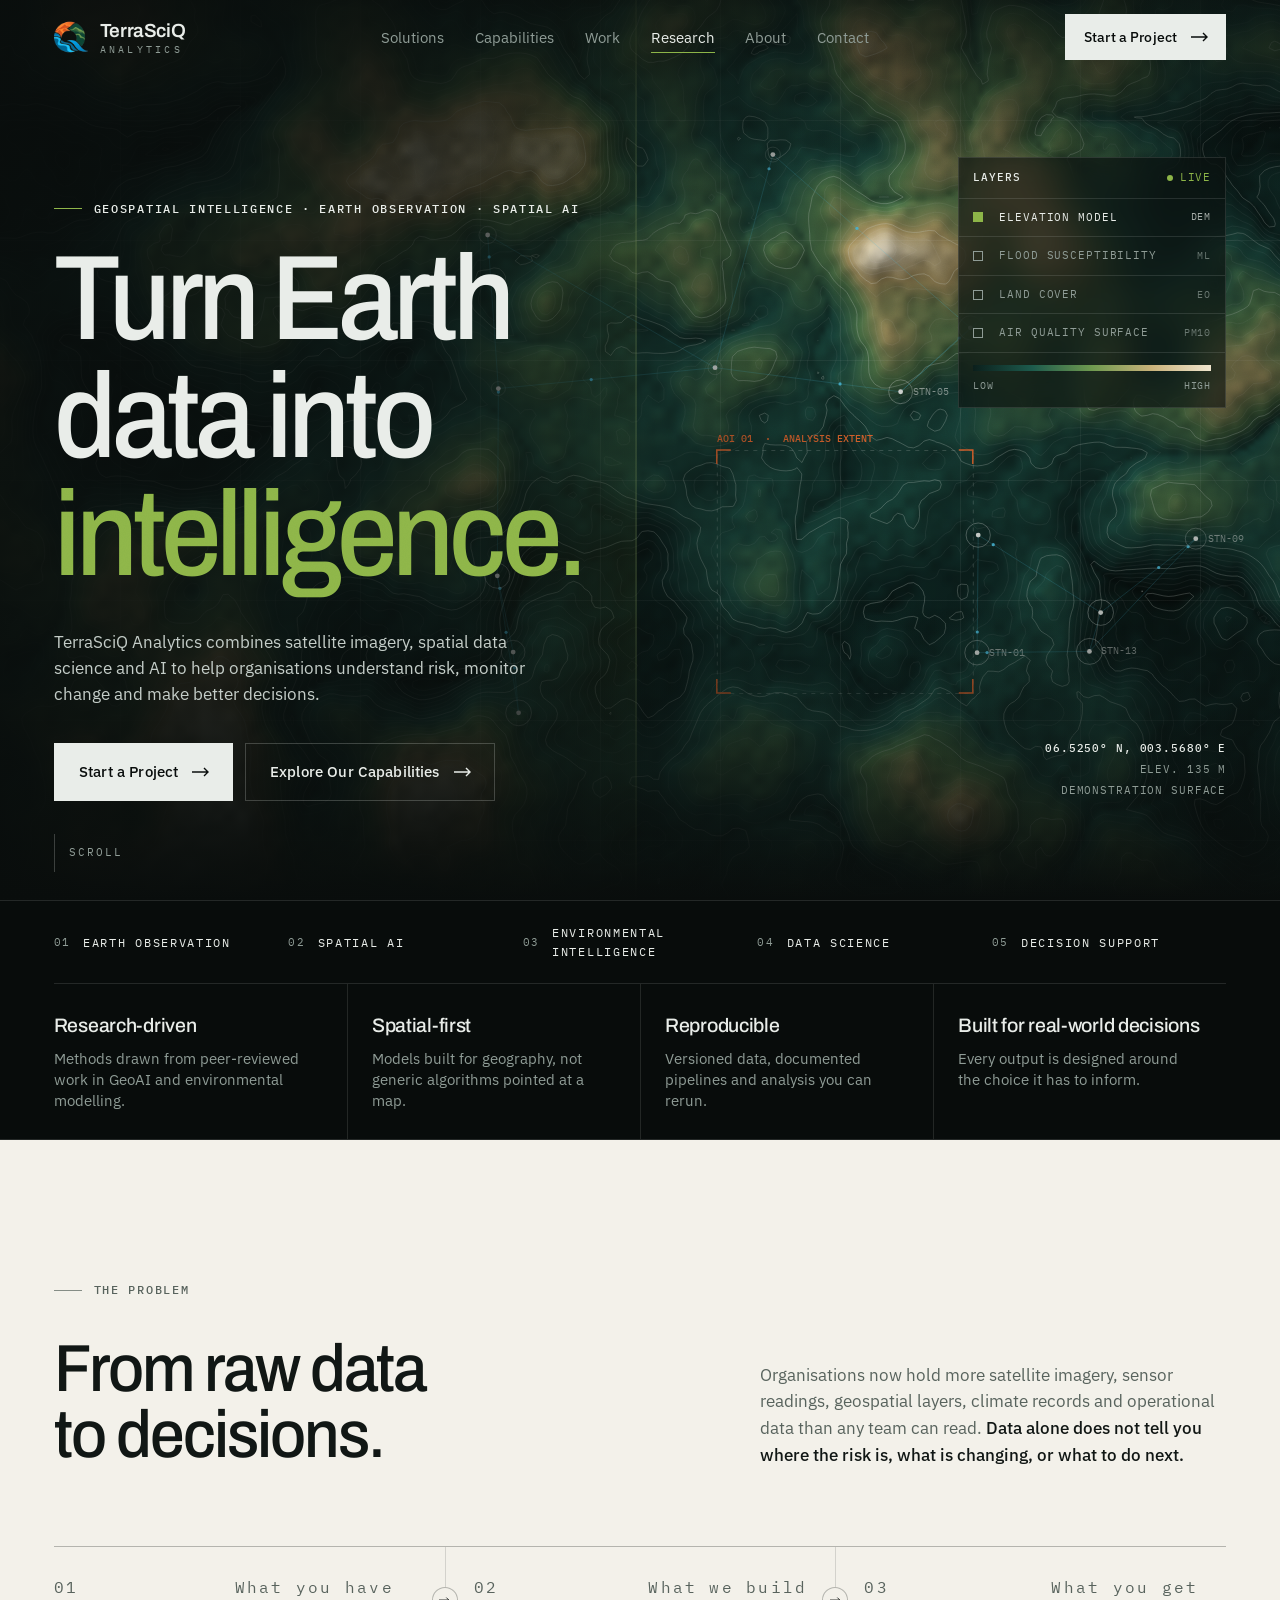
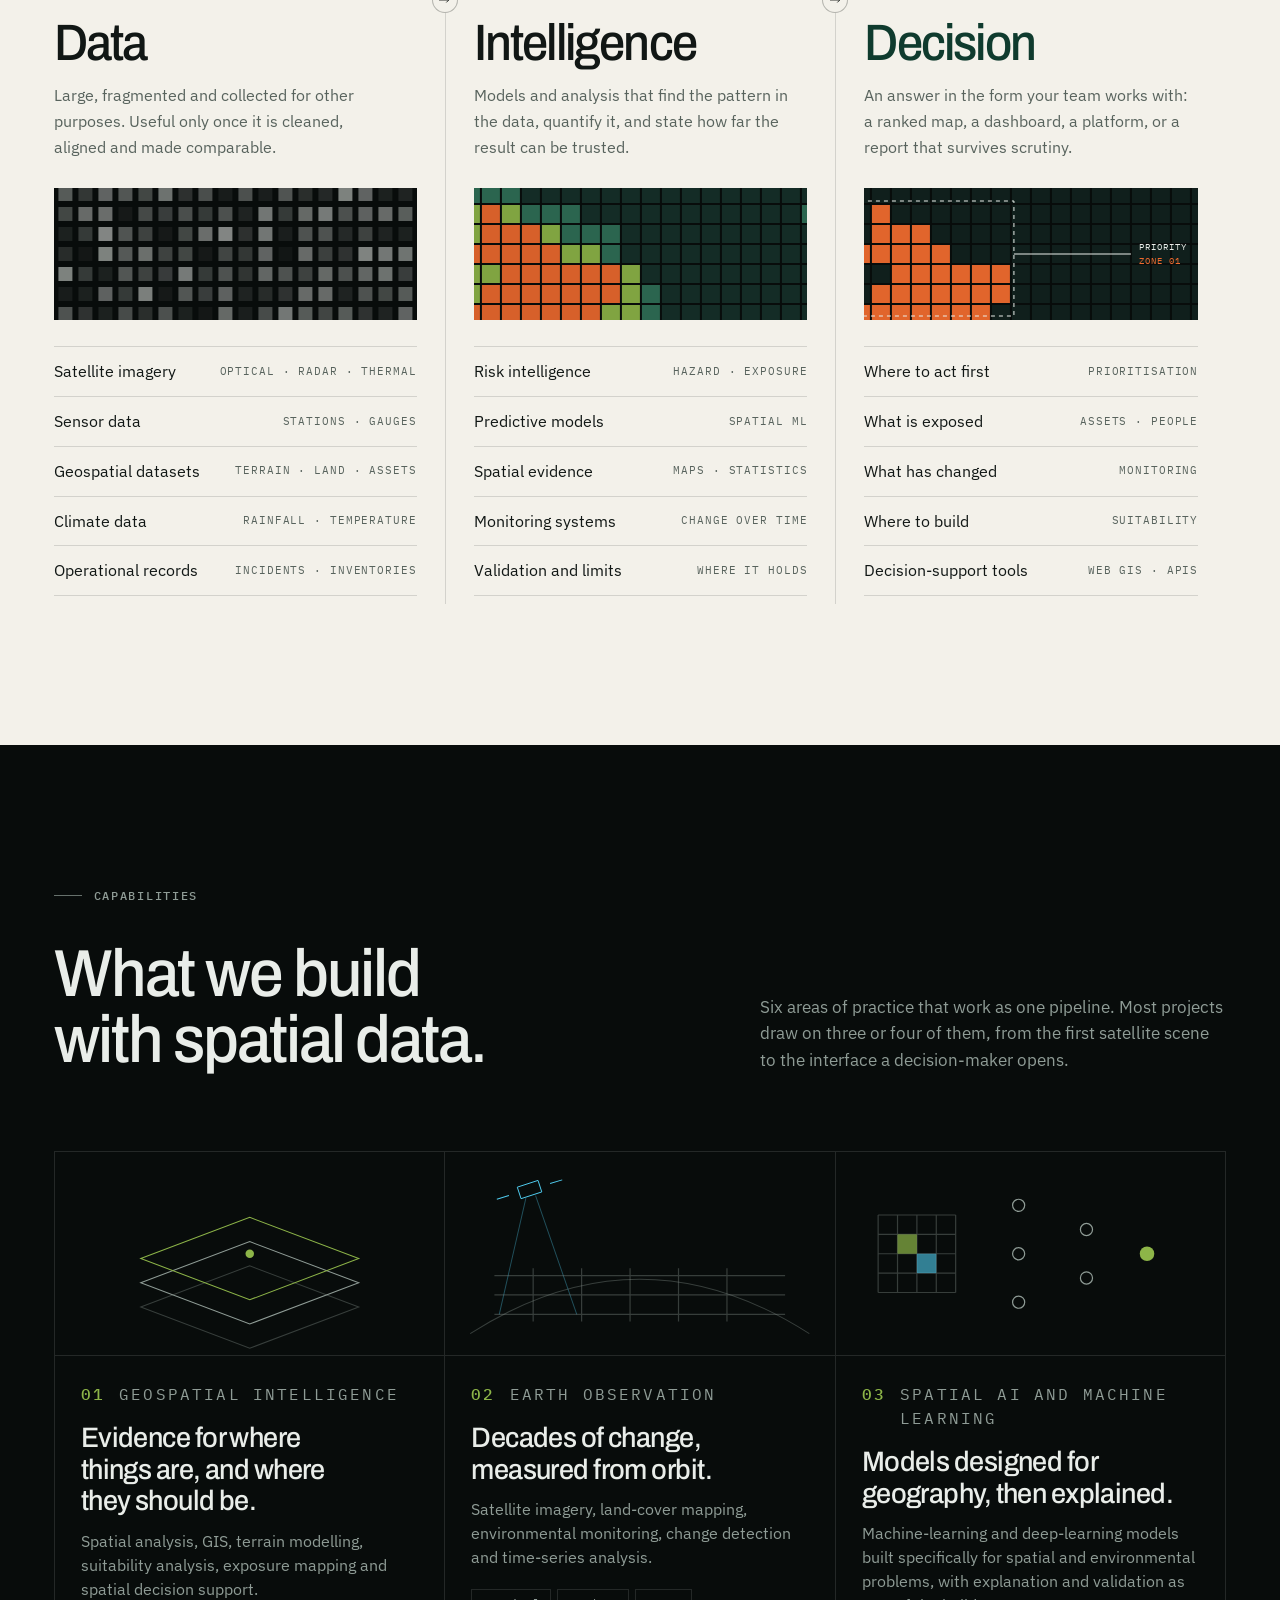
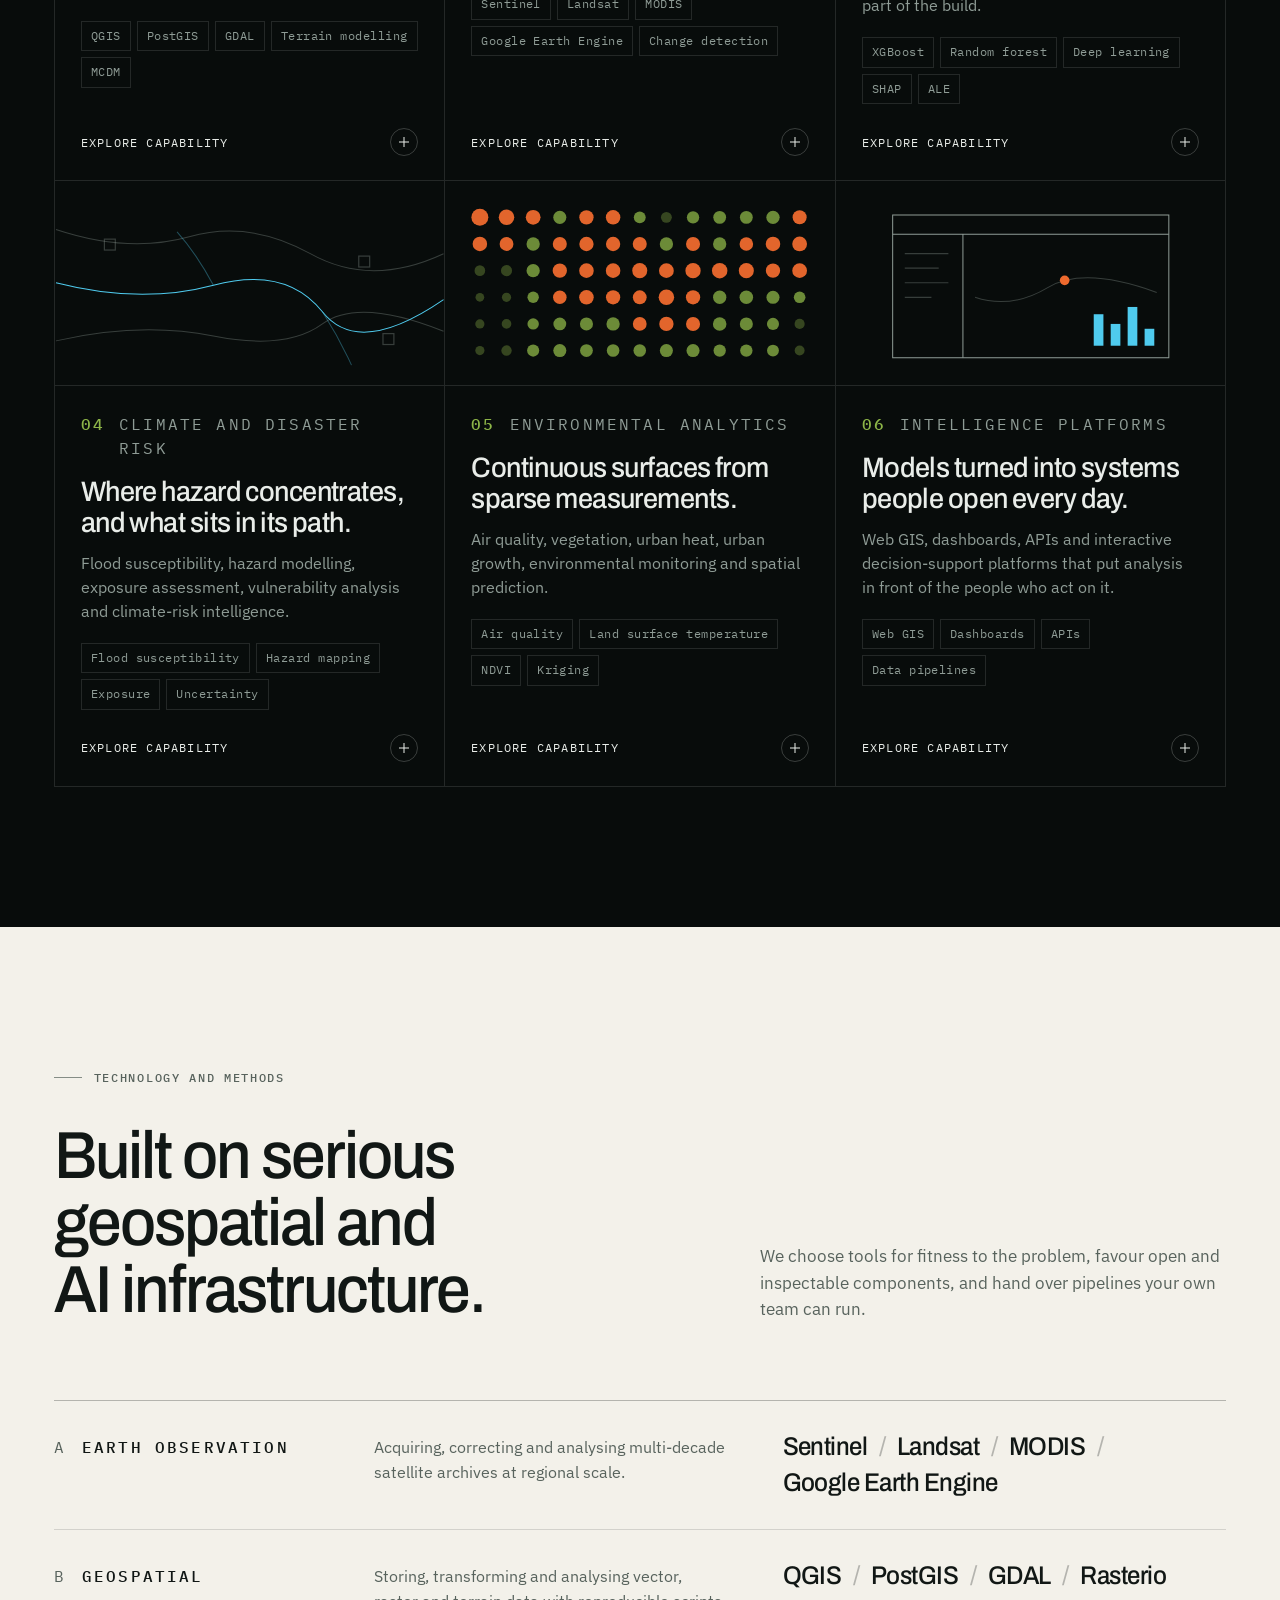
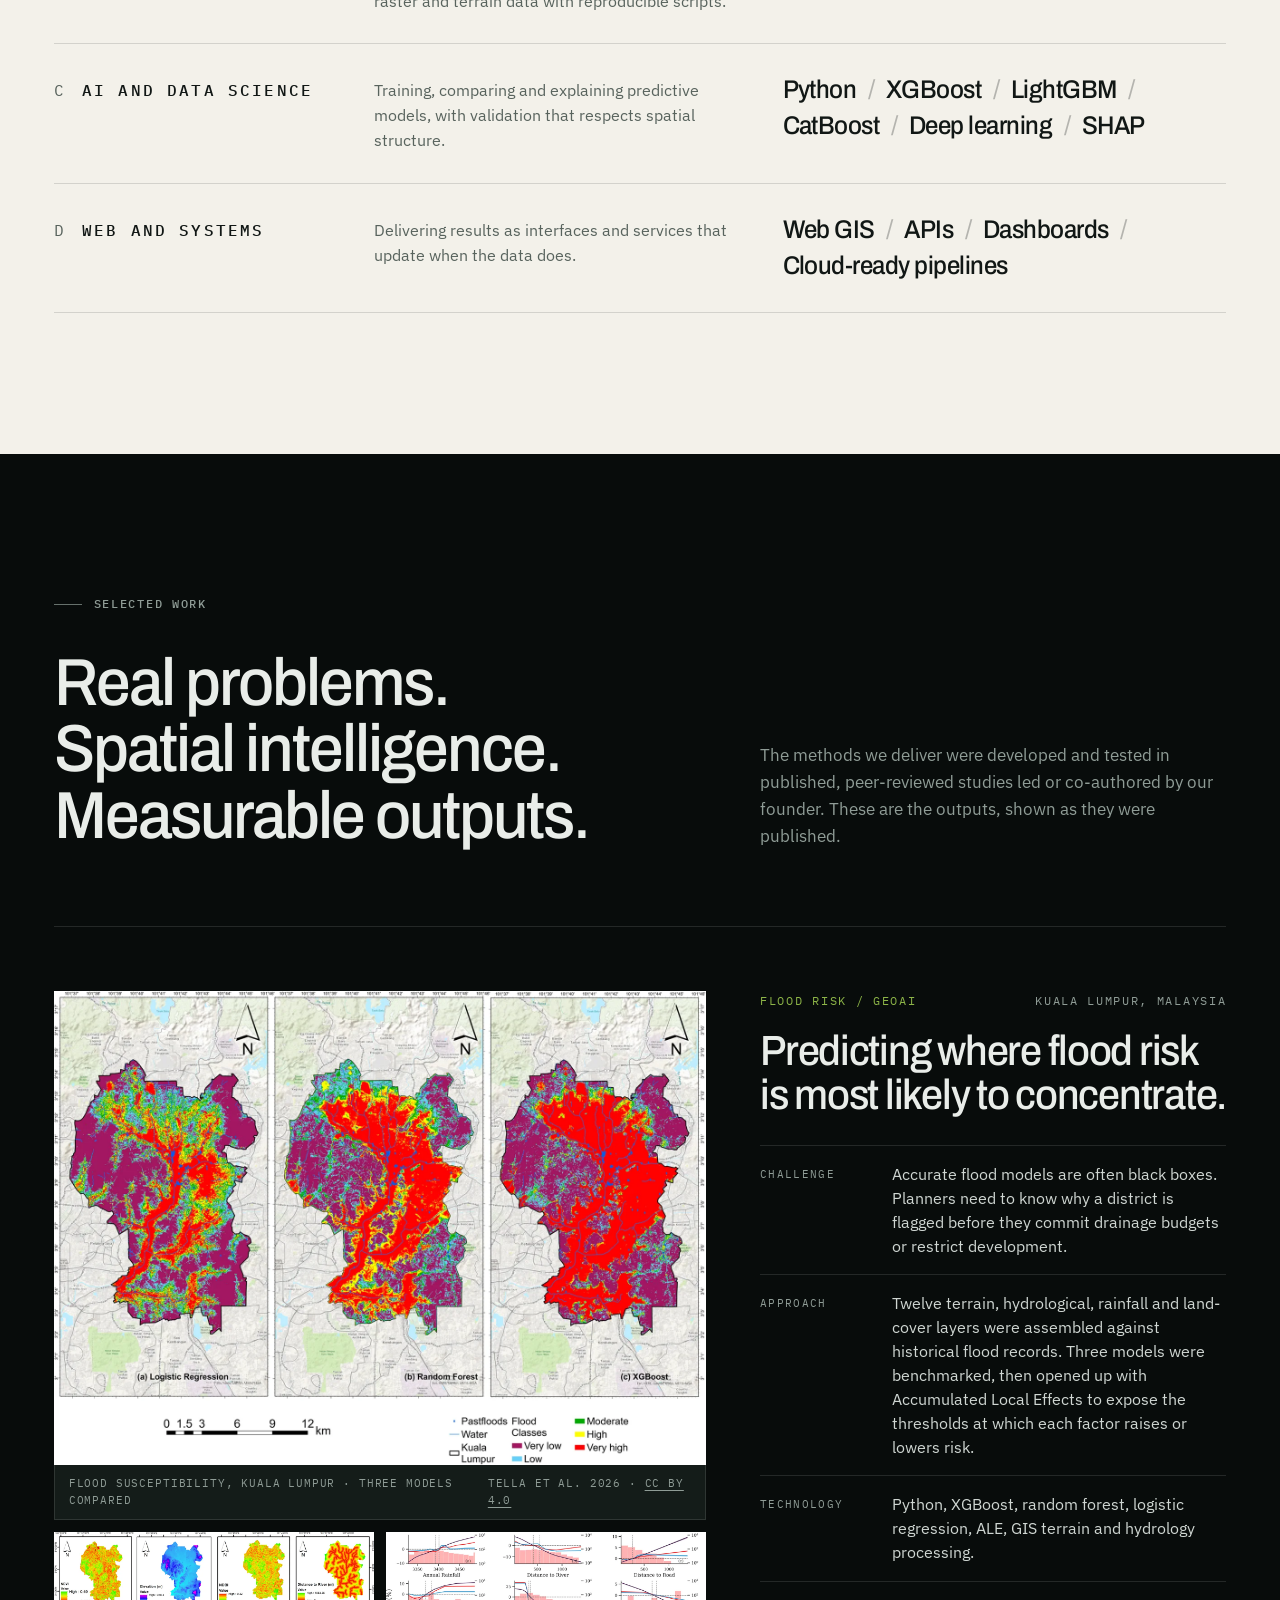
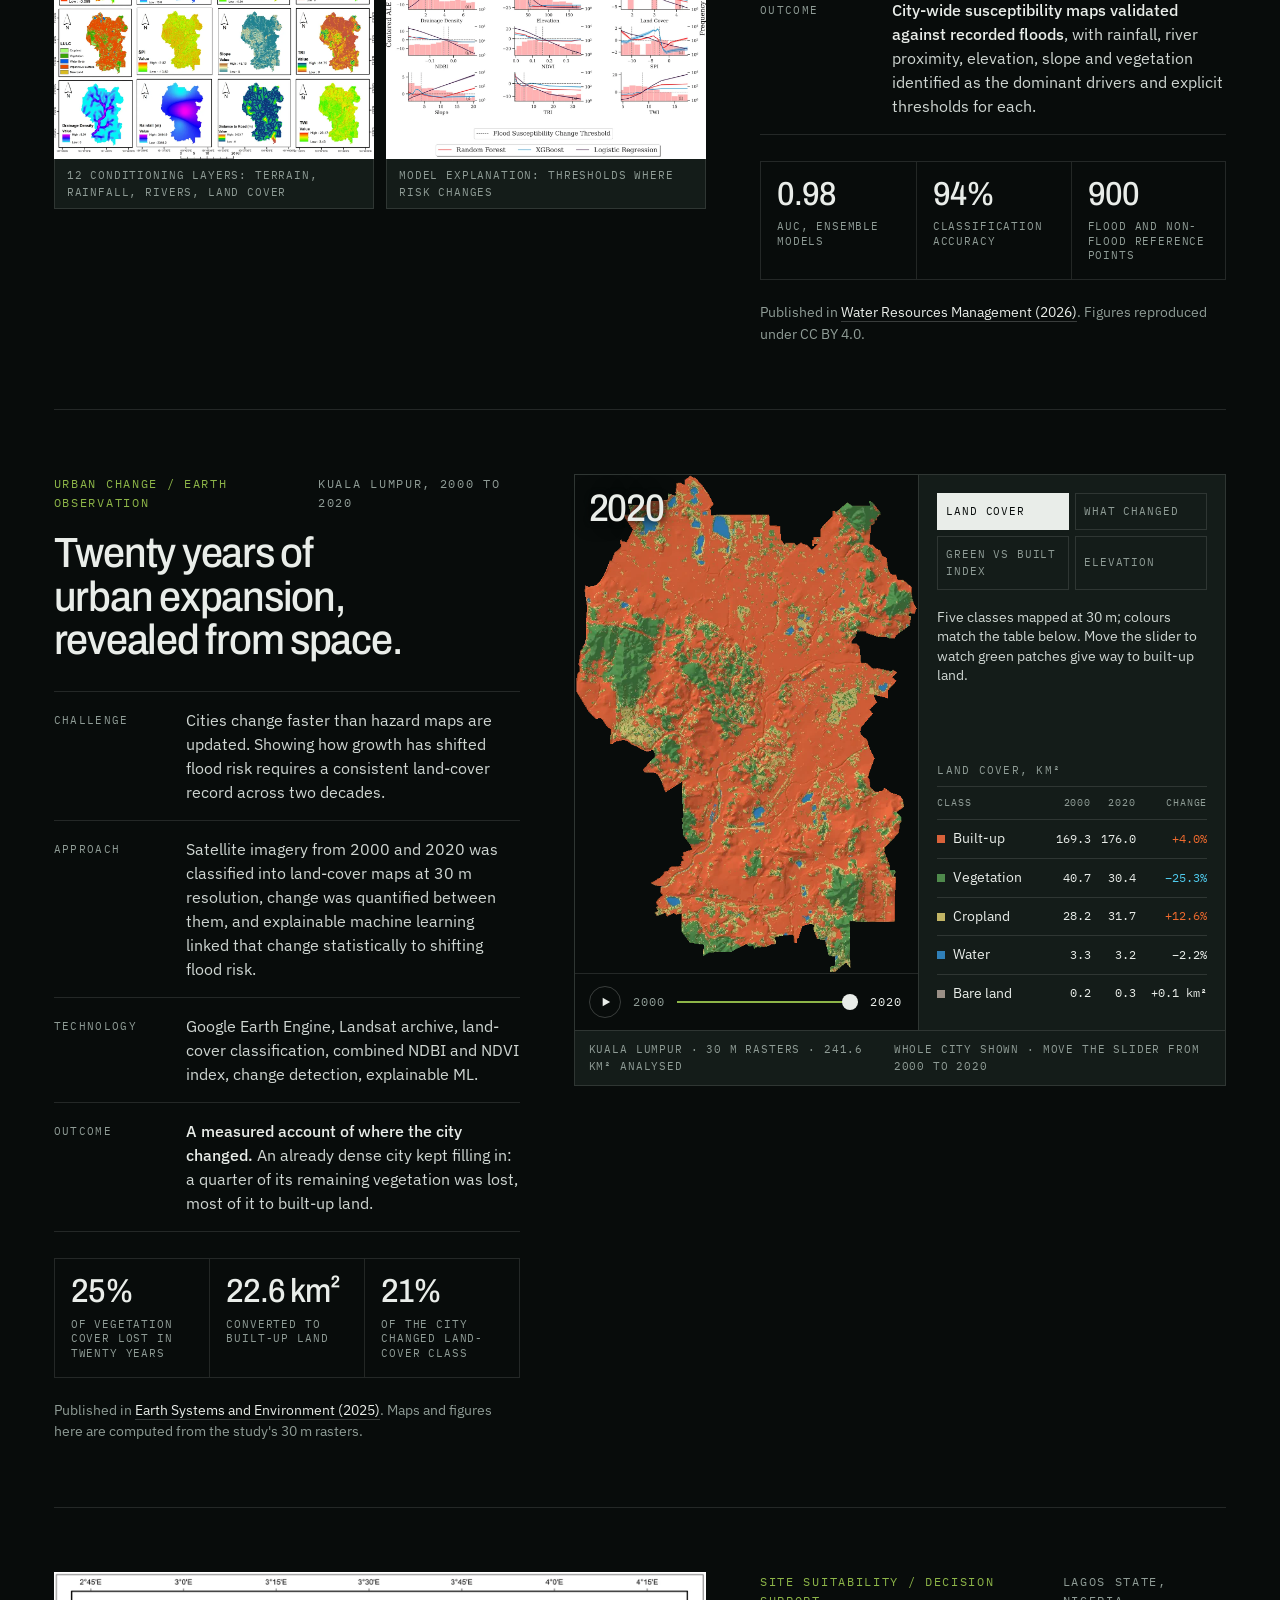
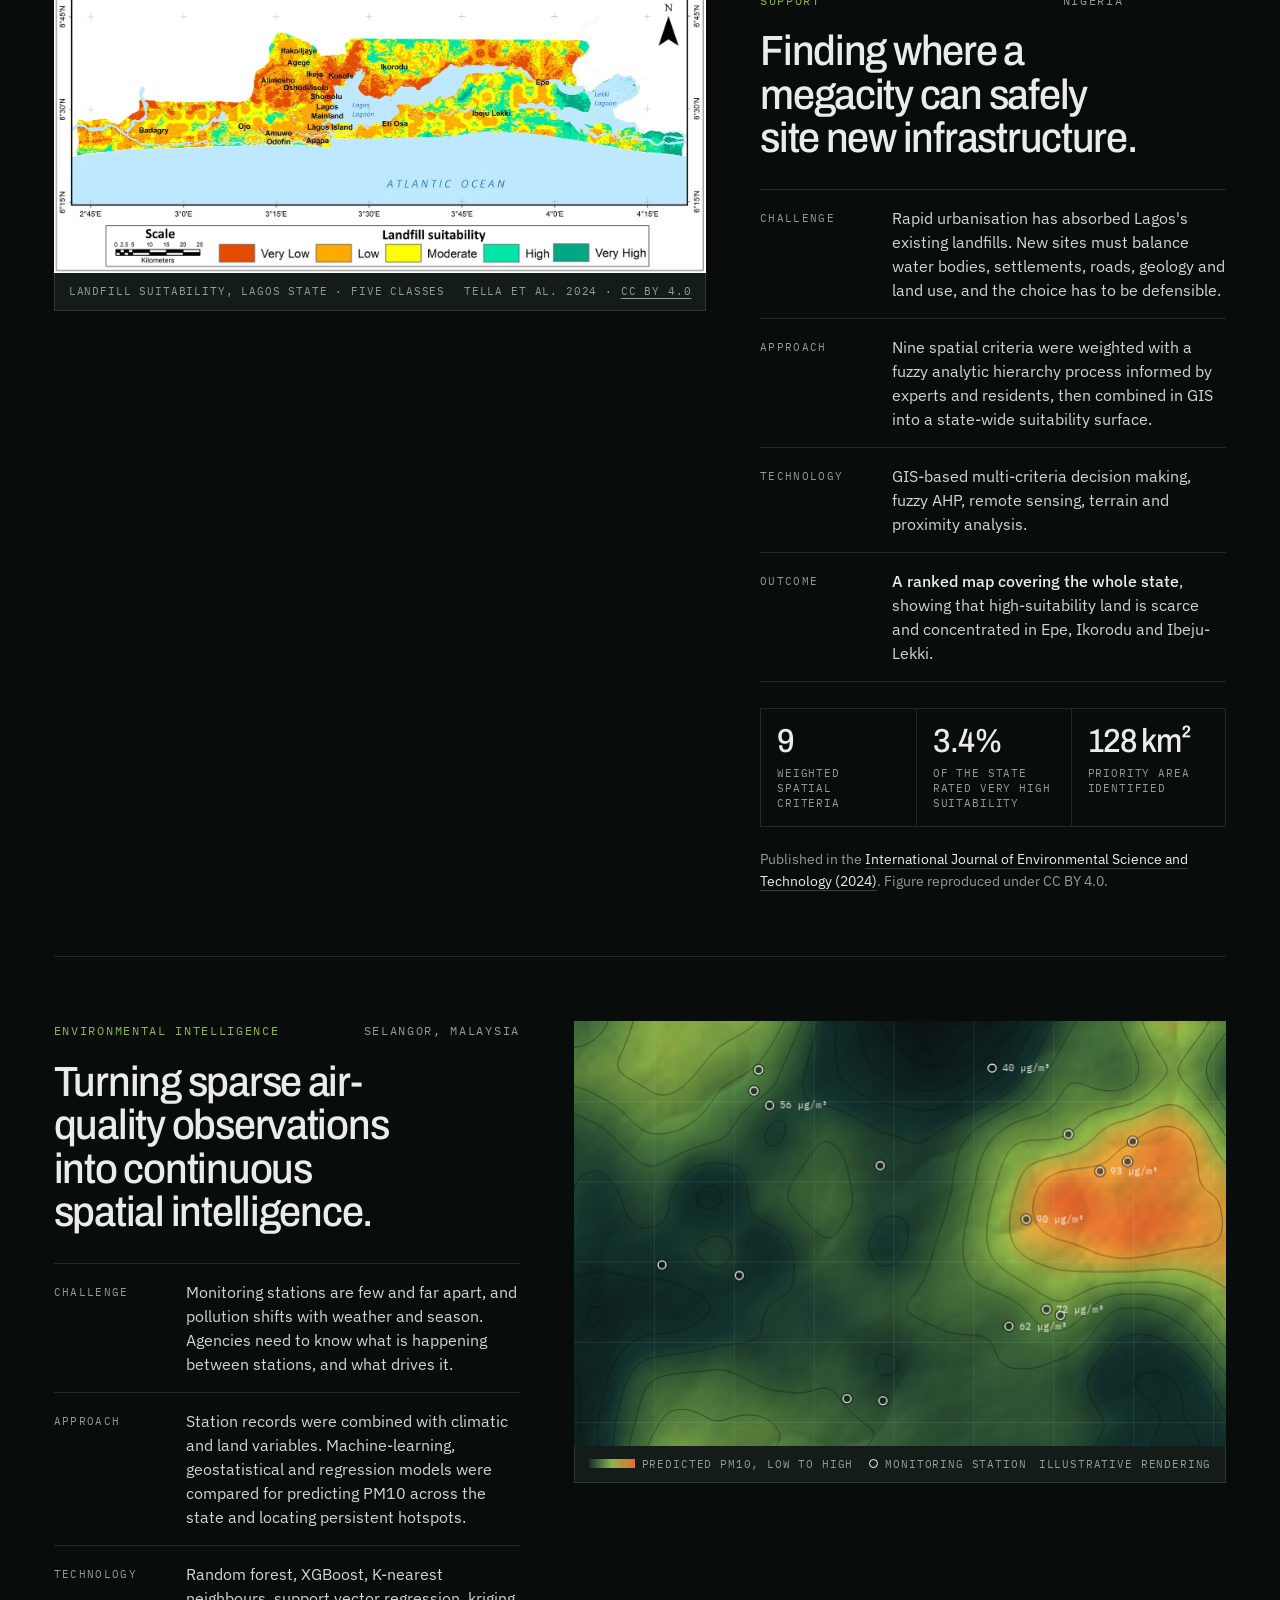
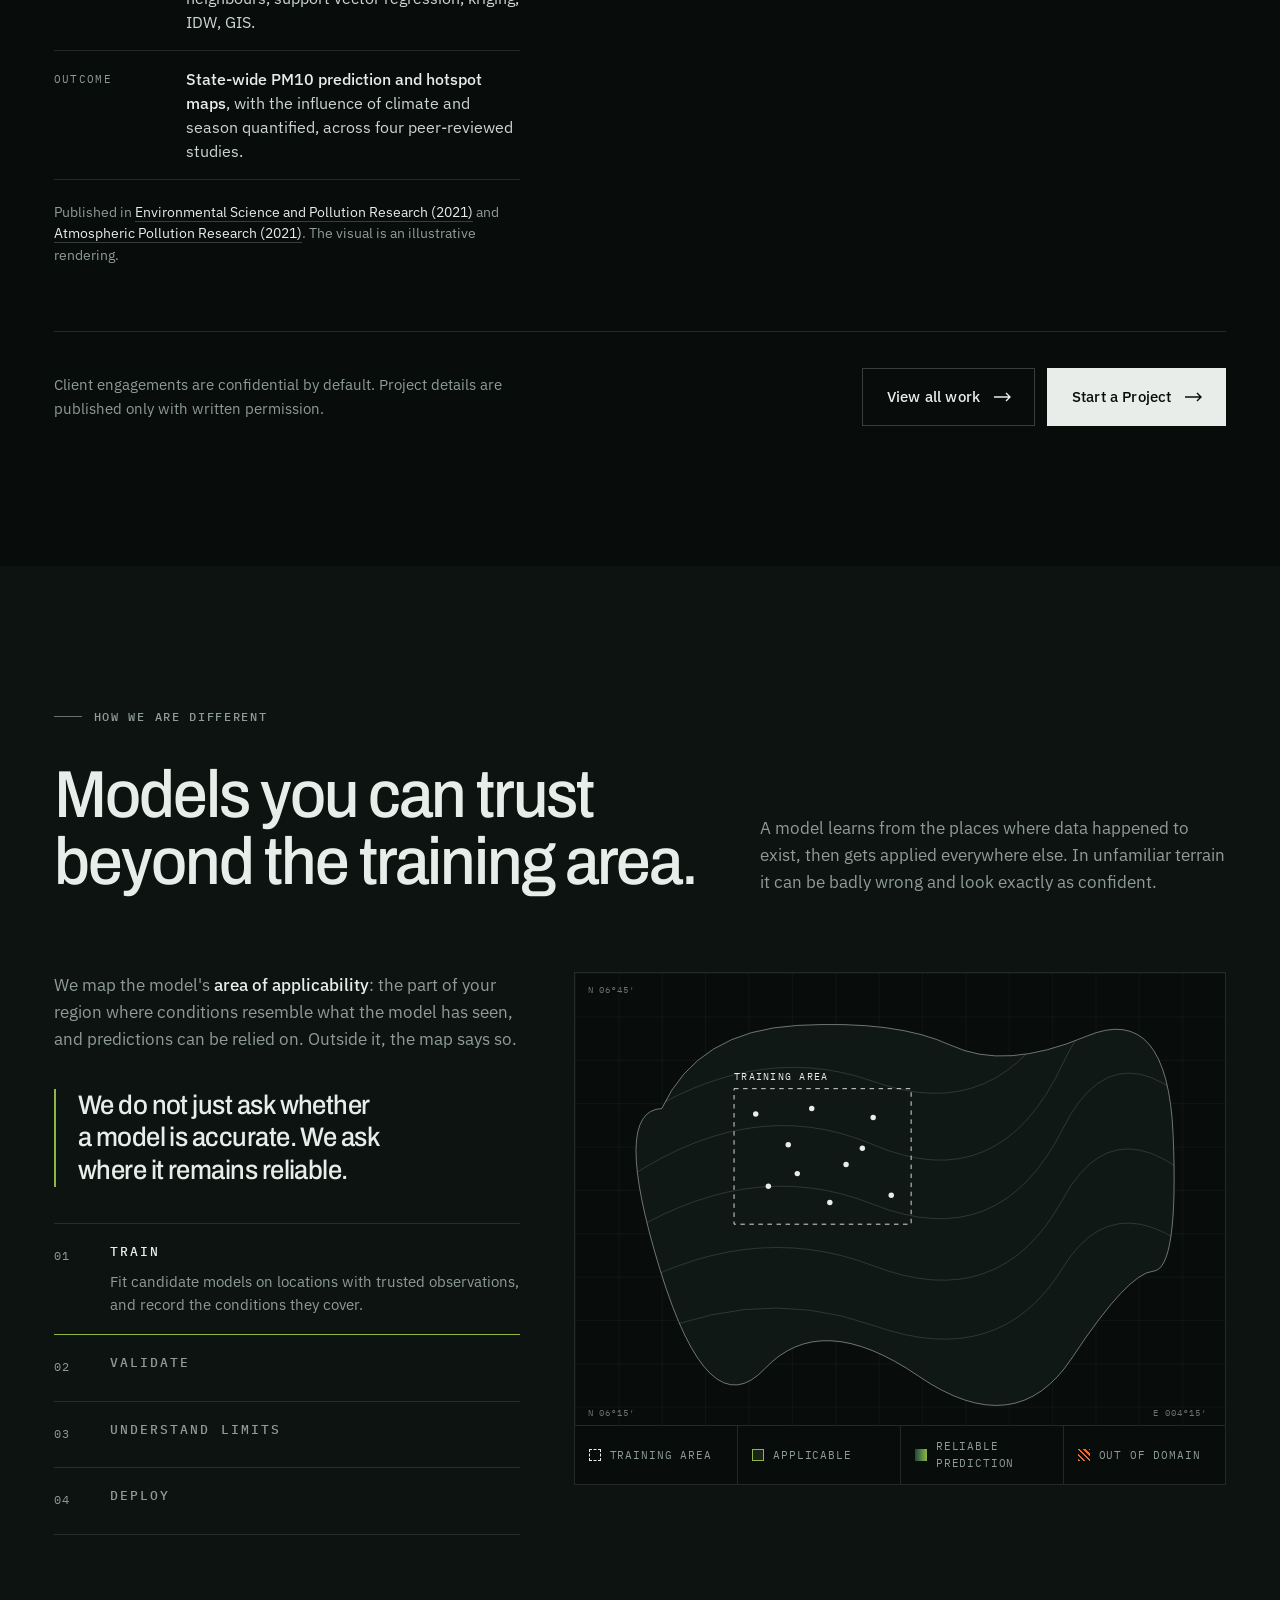
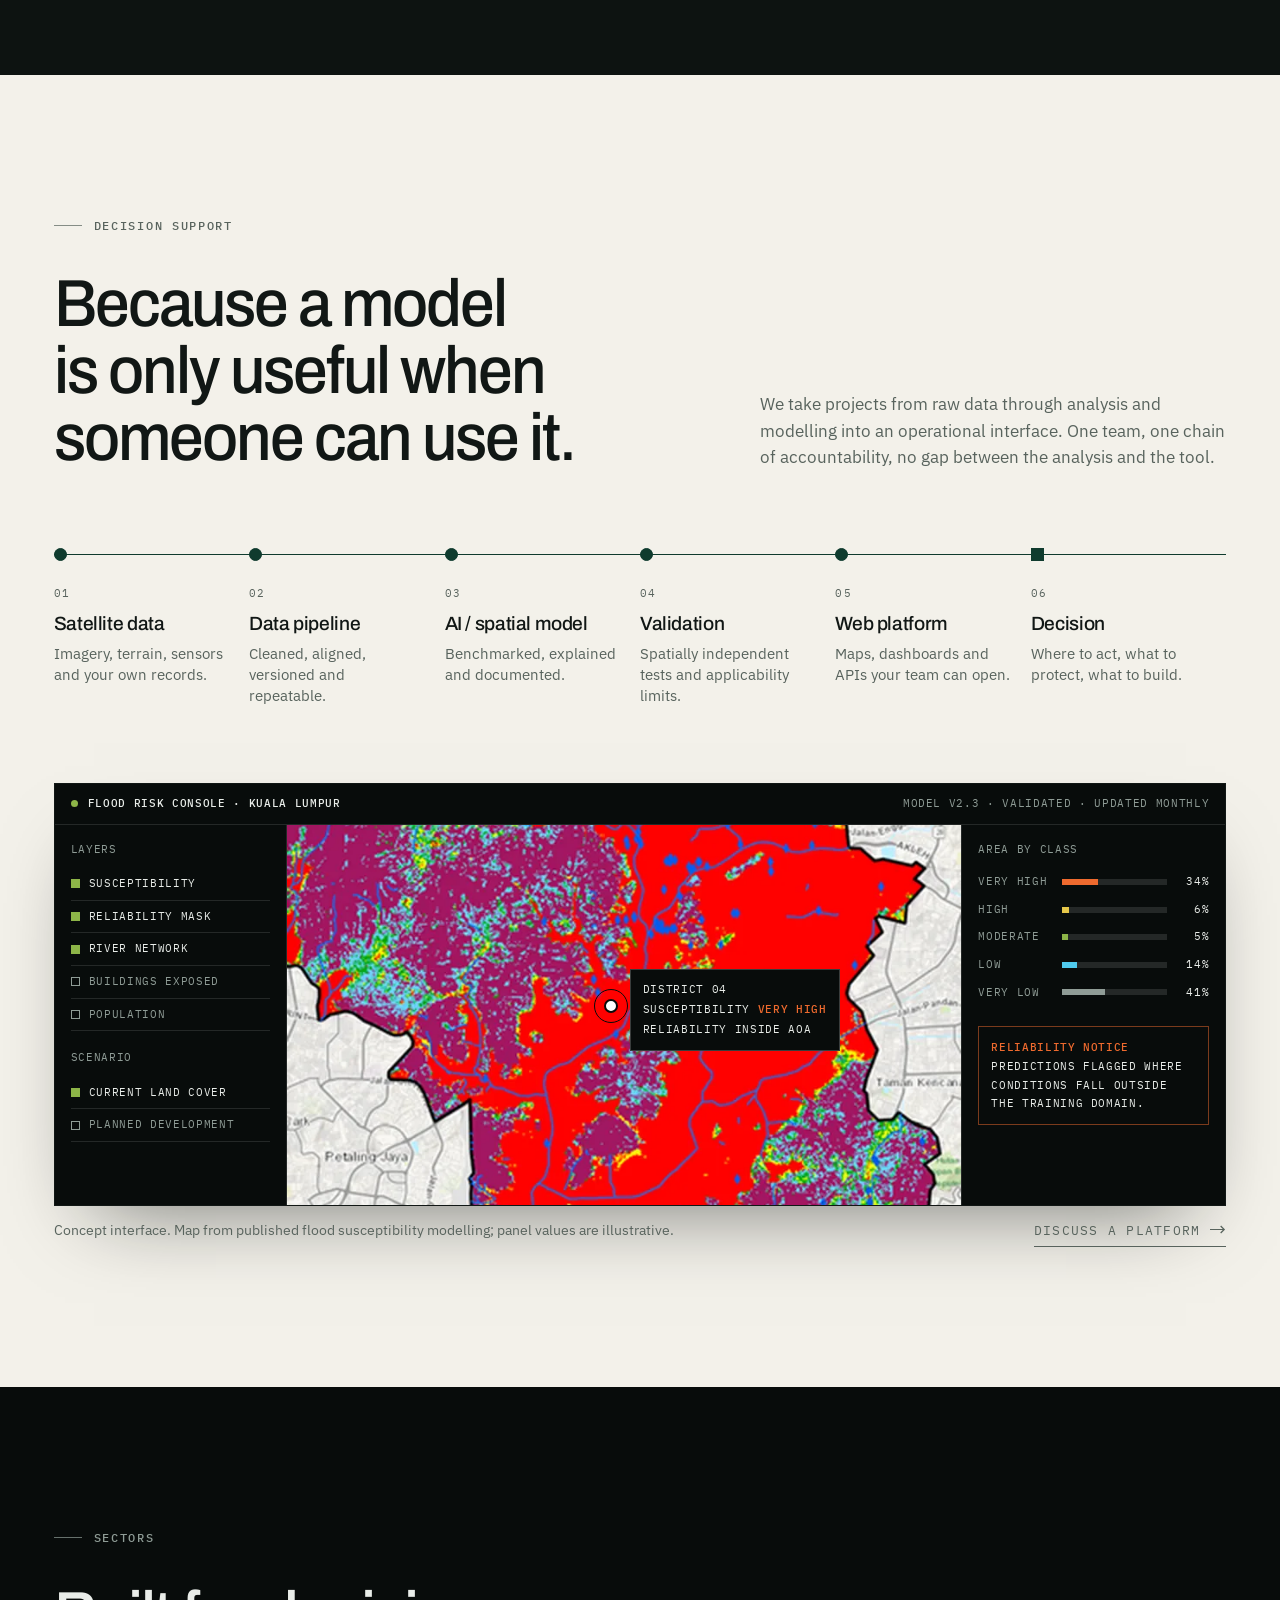
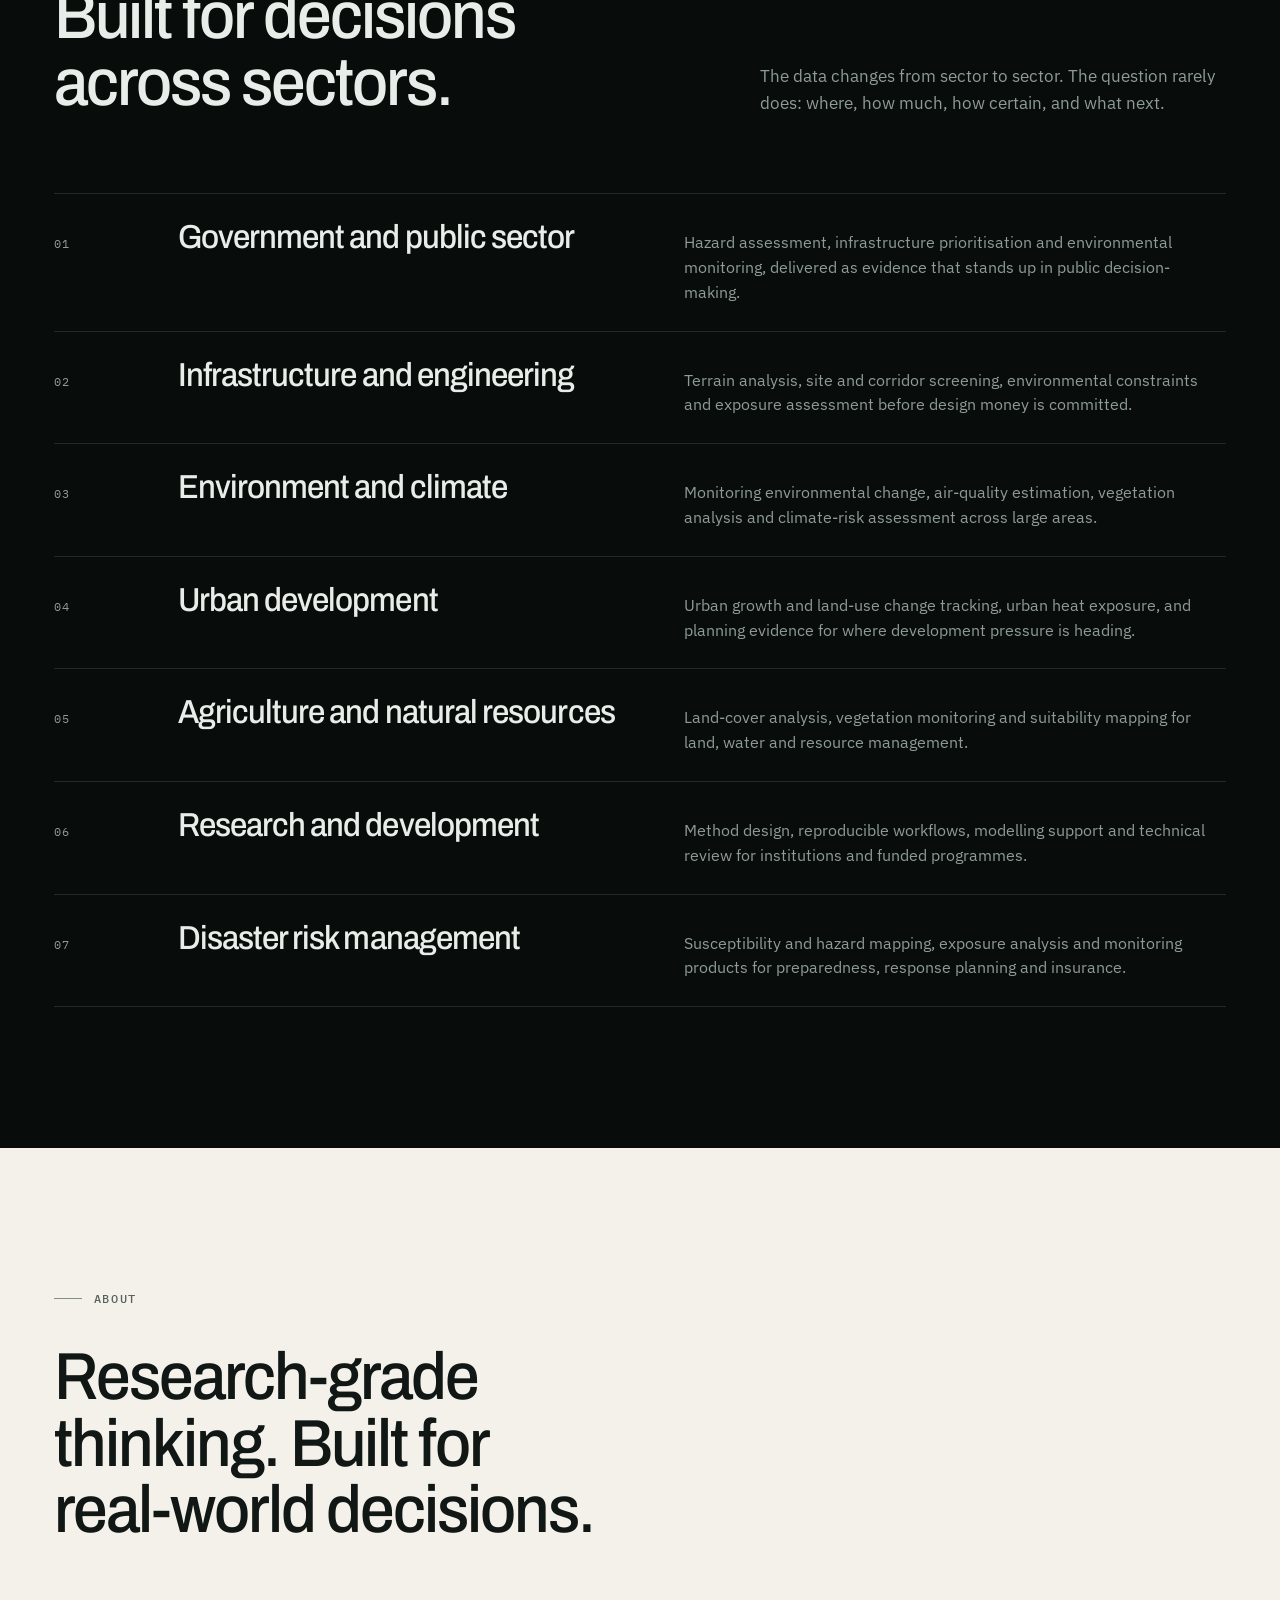
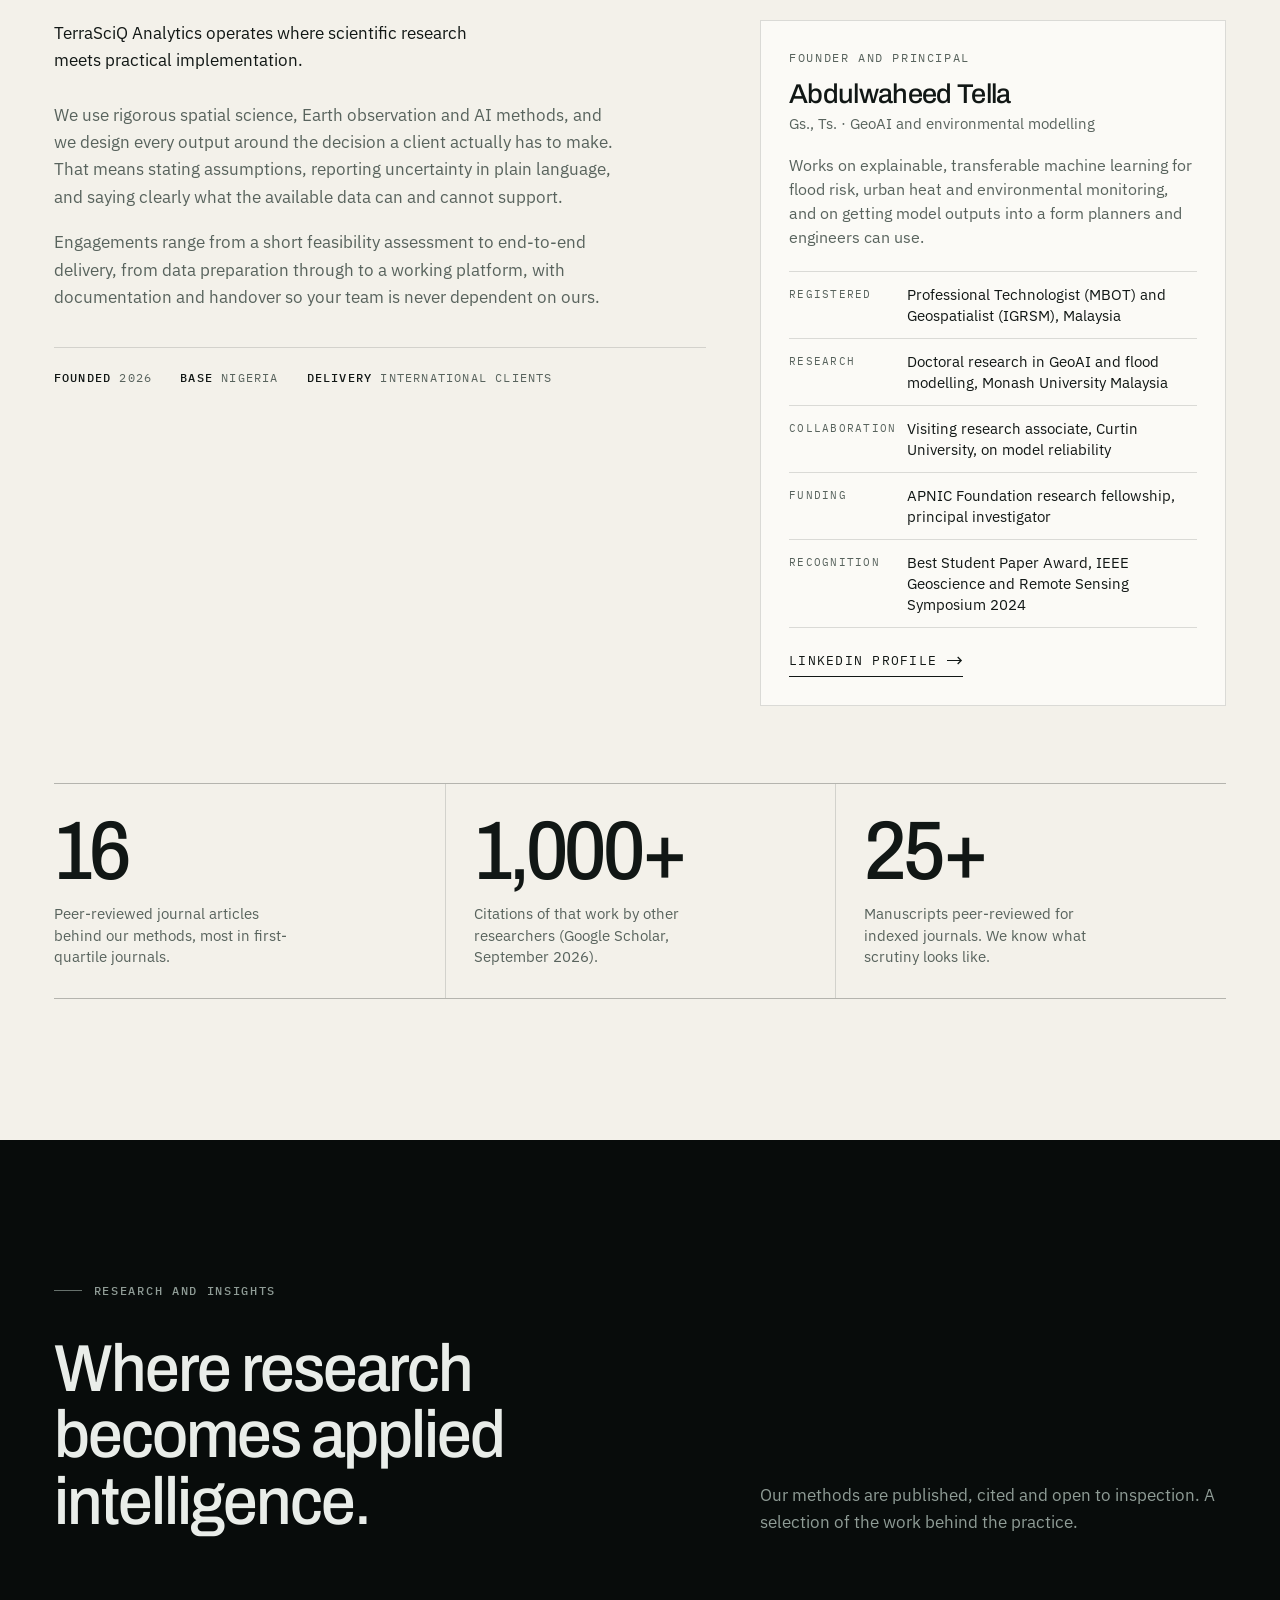
==== commit 4816e90e: "Show the whole city with a 2000-to-2020 time slider; add change map and combined index The split-scr" ====
--- a/index.html
+++ b/index.html
@@ -455,19 +455,24 @@
     <article class="case">
       <div class="case__media rv">
         <div class="kl">
-          <div class="compare" id="compare" style="--p:50%">
-            <img id="cmp-a" src="assets/img/kl-landcover-2000.webp" width="538" height="780" loading="lazy" decoding="async" alt="Land cover of Kuala Lumpur in 2000, classified from 30 metre satellite imagery.">
-            <div class="compare__top"><img id="cmp-b" src="assets/img/kl-landcover-2020.webp" width="538" height="780" loading="lazy" decoding="async" alt="Land cover of Kuala Lumpur in 2020, classified from 30 metre satellite imagery."></div>
-            <span class="compare__yr compare__yr--a">2000</span>
-            <span class="compare__yr compare__yr--b">2020</span>
-            <span class="compare__line"></span>
-            <input type="range" min="0" max="100" value="50" aria-label="Drag to compare Kuala Lumpur in 2000 and 2020">
+          <div class="kl__map">
+            <div class="kl__stage" id="kl-stage" style="--t:0">
+              <img id="kl-a" src="assets/img/kl-landcover-2000.webp" width="538" height="780" loading="lazy" decoding="async" alt="Land cover of Kuala Lumpur in 2000, classified from 30 metre satellite imagery.">
+              <img id="kl-b" src="assets/img/kl-landcover-2020.webp" width="538" height="780" loading="lazy" decoding="async" alt="Land cover of Kuala Lumpur in 2020, classified from 30 metre satellite imagery.">
+              <span class="kl__year" id="kl-year" aria-live="polite">2000</span>
+            </div>
+            <div class="kl__time" id="kl-time">
+              <button class="kl__play" id="kl-play" type="button" aria-label="Play the change from 2000 to 2020"><svg viewBox="0 0 12 12" aria-hidden="true"><path d="M2 1l9 5-9 5z" fill="currentColor"/></svg></button>
+              <button class="kl__tick" type="button" data-kl-year="0">2000</button>
+              <input type="range" min="0" max="100" value="0" aria-label="Move from 2000 to 2020">
+              <button class="kl__tick" type="button" data-kl-year="100">2020</button>
+            </div>
           </div>
           <div class="kl__side">
             <div class="kl__layers" role="group" aria-label="Map layer">
               <button data-kl="landcover" aria-pressed="true">Land cover</button>
-              <button data-kl="ndvi" aria-pressed="false">Vegetation index</button>
-              <button data-kl="ndbi" aria-pressed="false">Built-up index</button>
+              <button data-kl="change" aria-pressed="false">What changed</button>
+              <button data-kl="index" aria-pressed="false">Green vs built index</button>
               <button data-kl="elevation" aria-pressed="false">Elevation</button>
             </div>
             <div class="kl__key" id="kl-key" aria-live="polite"></div>
@@ -484,7 +489,7 @@
             </table>
           </div>
         </div>
-        <p class="plate__bar"><span>Kuala Lumpur · 30 m rasters · 241.6 km² analysed</span><span>Drag the handle to compare</span></p>
+        <p class="plate__bar"><span>Kuala Lumpur · 30 m rasters · 241.6 km² analysed</span><span>Whole city shown · move the slider from 2000 to 2020</span></p>
       </div>
       <div class="case__text rv" style="--d:1">
         <p class="case__kicker"><span>Urban change / Earth observation</span><span>Kuala Lumpur, 2000 to 2020</span></p>
@@ -492,7 +497,7 @@
         <dl class="case__facts">
           <div><dt>Challenge</dt><dd>Cities change faster than hazard maps are updated. Showing how growth has shifted flood risk requires a consistent land-cover record across two decades.</dd></div>
           <div><dt>Approach</dt><dd>Satellite imagery from 2000 and 2020 was classified into land-cover maps at 30 m resolution, change was quantified between them, and explainable machine learning linked that change statistically to shifting flood risk.</dd></div>
-          <div><dt>Technology</dt><dd>Google Earth Engine, Landsat archive, land-cover classification, NDVI and NDBI indices, change detection, explainable ML.</dd></div>
+          <div><dt>Technology</dt><dd>Google Earth Engine, Landsat archive, land-cover classification, combined NDBI and NDVI index, change detection, explainable ML.</dd></div>
           <div><dt>Outcome</dt><dd><strong>A measured account of where the city changed.</strong> An already dense city kept filling in: a quarter of its remaining vegetation was lost, most of it to built-up land.</dd></div>
         </dl>
         <div class="case__metrics">
--- a/css/styles.css
+++ b/css/styles.css
@@ -356,7 +356,7 @@
 .case { display: grid; grid-template-columns: minmax(0, 7fr) minmax(0, 5fr); gap: 0 var(--gutter); padding: clamp(40px, 5vw, 72px) 0; border-top: 1px solid var(--line-d); align-items: start; }
 .case:nth-of-type(even) { grid-template-columns: minmax(0, 5fr) minmax(0, 7fr); }
 .case:nth-of-type(even) .case__media { order: 2; }
-.case__media { position: sticky; top: calc(var(--nav-h) + 20px); }
+.case__media { min-width: 0; }
 .plate { position: relative; background: #fff; overflow: hidden; }
 .plate img, .plate canvas { width: 100%; display: block; transition: transform 1.2s var(--ease); }
 .plate:hover img { transform: scale(1.025); }
@@ -395,10 +395,30 @@
 .case__src a:hover { border-color: var(--leaf); }
 
 .kl { display: grid; grid-template-columns: minmax(0, 1.12fr) minmax(0, 1fr); background: var(--ink-3); border: 1px solid var(--line-d); }
-.compare { position: relative; aspect-ratio: 538 / 780; overflow: hidden; background: var(--ink); touch-action: pan-y; }
-.compare img { position: absolute; inset: 0; width: 100%; height: 100%; object-fit: contain; transition: opacity 0.35s var(--ease); }
-.compare.is-swapping img { opacity: 0; }
-.compare.is-single .compare__top, .compare.is-single .compare__line, .compare.is-single .compare__yr, .compare.is-single input { display: none; }
+.kl__map { display: flex; flex-direction: column; min-width: 0; background: var(--ink); }
+.kl__stage { position: relative; aspect-ratio: 538 / 780; }
+.kl__stage img { position: absolute; inset: 0; width: 100%; height: 100%; object-fit: contain; transition: opacity 0.3s var(--ease); }
+.kl__stage #kl-b { opacity: var(--t, 0); transition: none; }
+.kl__stage.is-swapping img, .kl__stage.is-swapping #kl-b { opacity: 0; transition: opacity 0.2s; }
+.kl__stage.is-single #kl-b { display: none; }
+.kl__year { position: absolute; left: 14px; top: 14px; font-family: var(--display); font-weight: 500; font-stretch: 88%; font-size: clamp(1.6rem, 3vw, 2.6rem); letter-spacing: -0.03em; line-height: 1; color: var(--text-d); text-shadow: 0 0 18px var(--ink), 0 0 6px var(--ink); pointer-events: none; }
+.kl__time { display: grid; grid-template-columns: auto auto 1fr auto; align-items: center; gap: 10px; padding: 12px 14px; border-top: 1px solid var(--line-d); }
+.kl__time.is-off { visibility: hidden; }
+.kl__play { width: 32px; height: 32px; border-radius: 50%; border: 1px solid var(--line-d-2); display: grid; place-items: center; color: var(--text-d); transition: background 0.3s, color 0.3s, border-color 0.3s; }
+.kl__play:hover { background: var(--leaf); border-color: var(--leaf); color: var(--ink); }
+.kl__play svg { width: 10px; height: 10px; margin-left: 2px; }
+.kl__tick { font-family: var(--mono); font-size: 11.5px; letter-spacing: 0.1em; color: var(--mute-d); padding: 6px 2px; transition: color 0.3s; }
+.kl__tick:hover, .kl__tick.is-on { color: var(--text-d); }
+.kl__time input { -webkit-appearance: none; appearance: none; width: 100%; height: 24px; background: transparent; cursor: pointer; margin: 0; }
+.kl__time input::-webkit-slider-runnable-track { height: 2px; background: linear-gradient(90deg, var(--leaf) var(--fill, 0%), var(--line-d-2) var(--fill, 0%)); }
+.kl__time input::-moz-range-track { height: 2px; background: var(--line-d-2); }
+.kl__time input::-moz-range-progress { height: 2px; background: var(--leaf); }
+.kl__time input::-webkit-slider-thumb { -webkit-appearance: none; width: 16px; height: 16px; border-radius: 50%; background: var(--text-d); border: 0; margin-top: -7px; }
+.kl__time input::-moz-range-thumb { width: 16px; height: 16px; border-radius: 50%; background: var(--text-d); border: 0; }
+.kl__key ul { display: grid; gap: 5px; margin-bottom: 10px; text-transform: none; letter-spacing: 0; font-family: var(--body); font-size: 13px; color: #cfd6d2; }
+.kl__key li { display: grid; grid-template-columns: 10px 1fr auto; gap: 8px; align-items: center; }
+.kl__key li i { width: 10px; height: 10px; }
+.kl__key li b { font-family: var(--mono); font-weight: 400; font-size: 11.5px; color: var(--text-d); white-space: nowrap; }
 .kl__side { padding: 18px; display: flex; flex-direction: column; gap: 18px; border-left: 1px solid var(--line-d); min-width: 0; }
 .kl__layers { display: grid; grid-template-columns: 1fr 1fr; gap: 6px; }
 .kl__layers button { font-family: var(--mono); font-size: 10.5px; letter-spacing: 0.08em; text-transform: uppercase; padding: 9px 8px; border: 1px solid var(--line-d); color: var(--mute-d); text-align: left; transition: color 0.3s, border-color 0.3s, background 0.3s; }
@@ -417,13 +437,6 @@
 .kl__table i { display: inline-block; width: 8px; height: 8px; margin-right: 8px; }
 .kl__table .up { color: var(--orange); }
 .kl__table .down { color: var(--cyan); }
-.compare__top { position: absolute; inset: 0; clip-path: inset(0 0 0 var(--p, 50%)); }
-.compare__line { position: absolute; top: 0; bottom: 0; left: var(--p, 50%); width: 1px; background: #fff; pointer-events: none; }
-.compare__line::after { content: ""; position: absolute; top: 50%; left: 50%; width: 34px; height: 34px; border-radius: 50%; background: #fff url("data:image/svg+xml,%3Csvg xmlns='http://www.w3.org/2000/svg' viewBox='0 0 24 24' fill='none' stroke='%23080c0b' stroke-width='1.6'%3E%3Cpath d='M9 7l-5 5 5 5M15 7l5 5-5 5'/%3E%3C/svg%3E") center / 18px no-repeat; transform: translate(-50%, -50%); }
-.compare input { position: absolute; inset: 0; width: 100%; height: 100%; opacity: 0; cursor: ew-resize; margin: 0; }
-.compare__yr { position: absolute; top: 14px; font-family: var(--mono); font-size: 11px; letter-spacing: 0.12em; padding: 5px 9px; background: rgba(8, 12, 11, 0.7); color: var(--text-d); pointer-events: none; }
-.compare__yr--a { left: 14px; }
-.compare__yr--b { right: 14px; }
 .legend { display: flex; flex-wrap: wrap; gap: 6px 16px; }
 .legend li { display: inline-flex; align-items: center; gap: 7px; }
 .legend i { width: 9px; height: 9px; display: inline-block; }
@@ -666,7 +679,7 @@
   .stack__row { grid-template-columns: 1fr; gap: 12px; padding: 26px 0; }
   .case, .case:nth-of-type(even) { grid-template-columns: 1fr; gap: 28px; }
   .case:nth-of-type(even) .case__media { order: 0; }
-  .case__media, .aoa__map { position: static; }
+  .aoa__map { position: static; }
   .mw { grid-template-columns: 40px 1fr; }
   .mw p, .mw__meta { grid-column: 2; text-align: left; }
   .aoa, .about, .contact__grid { grid-template-columns: 1fr; }
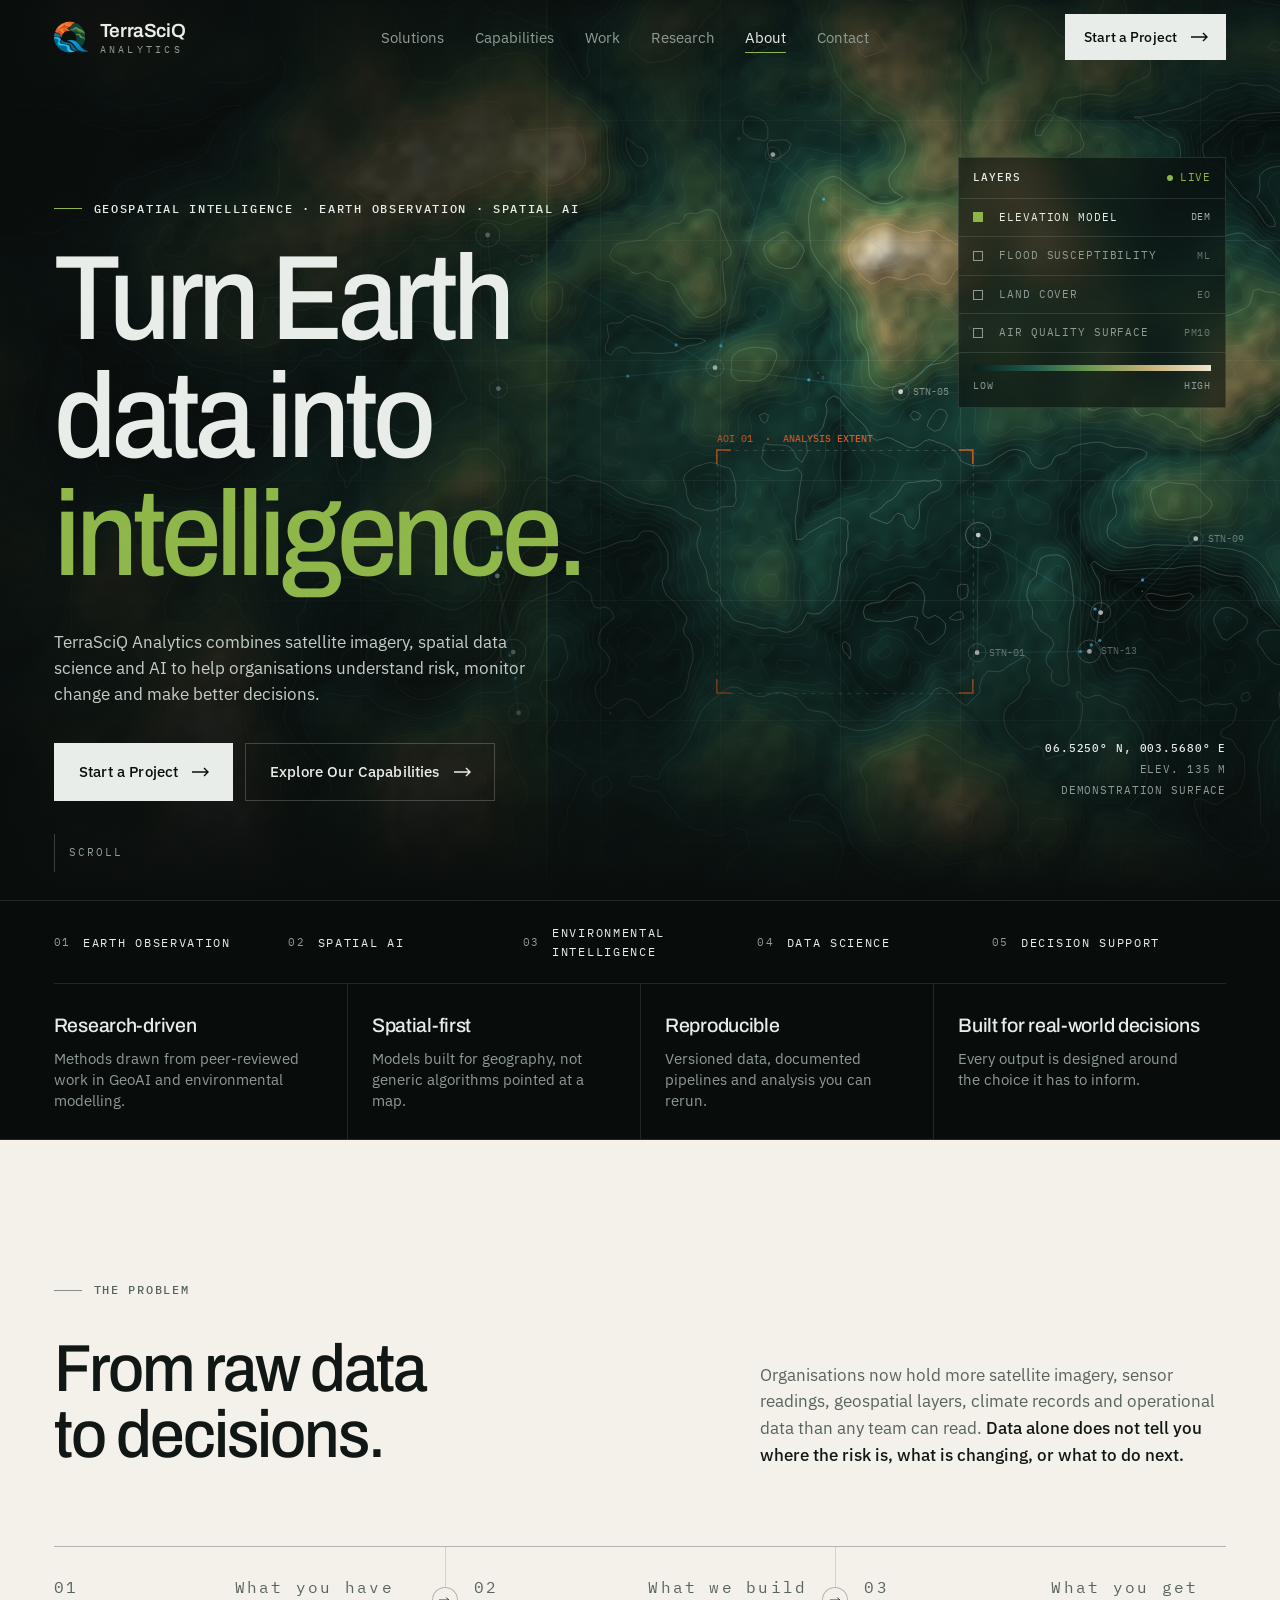
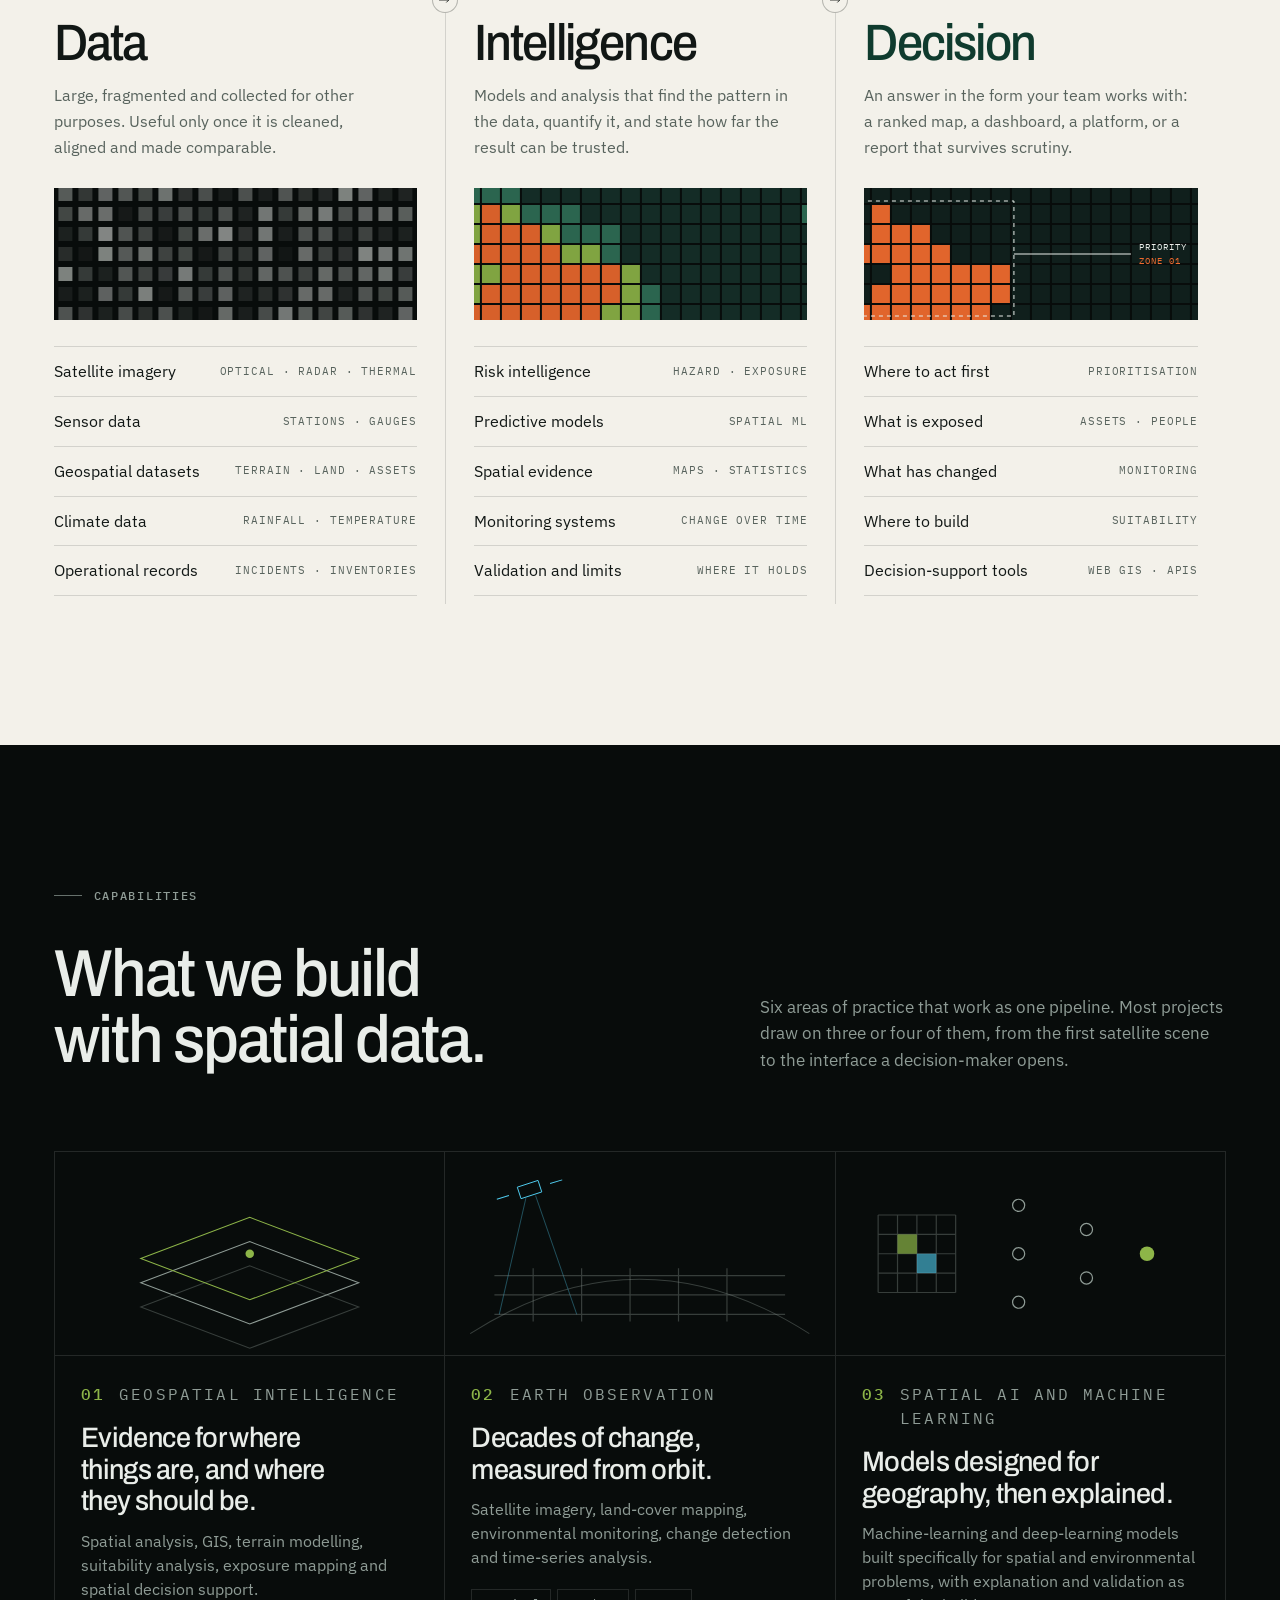
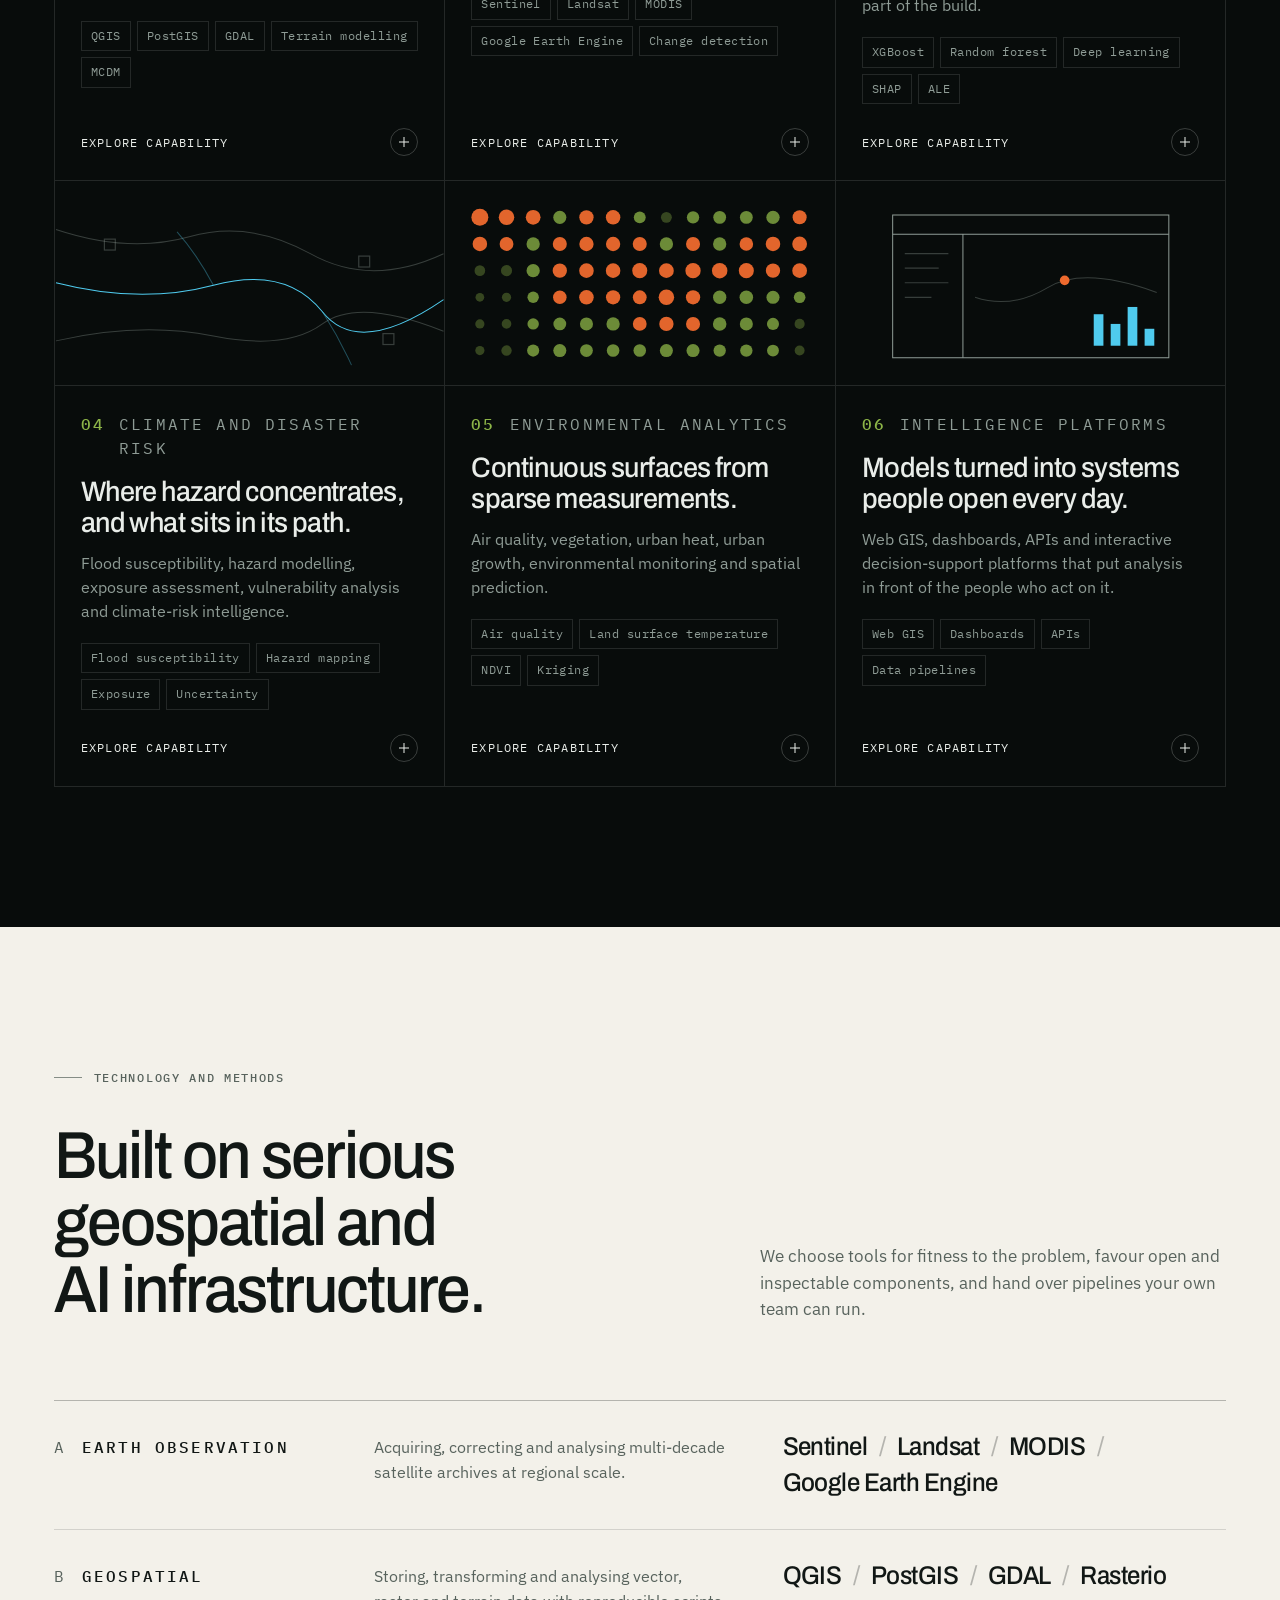
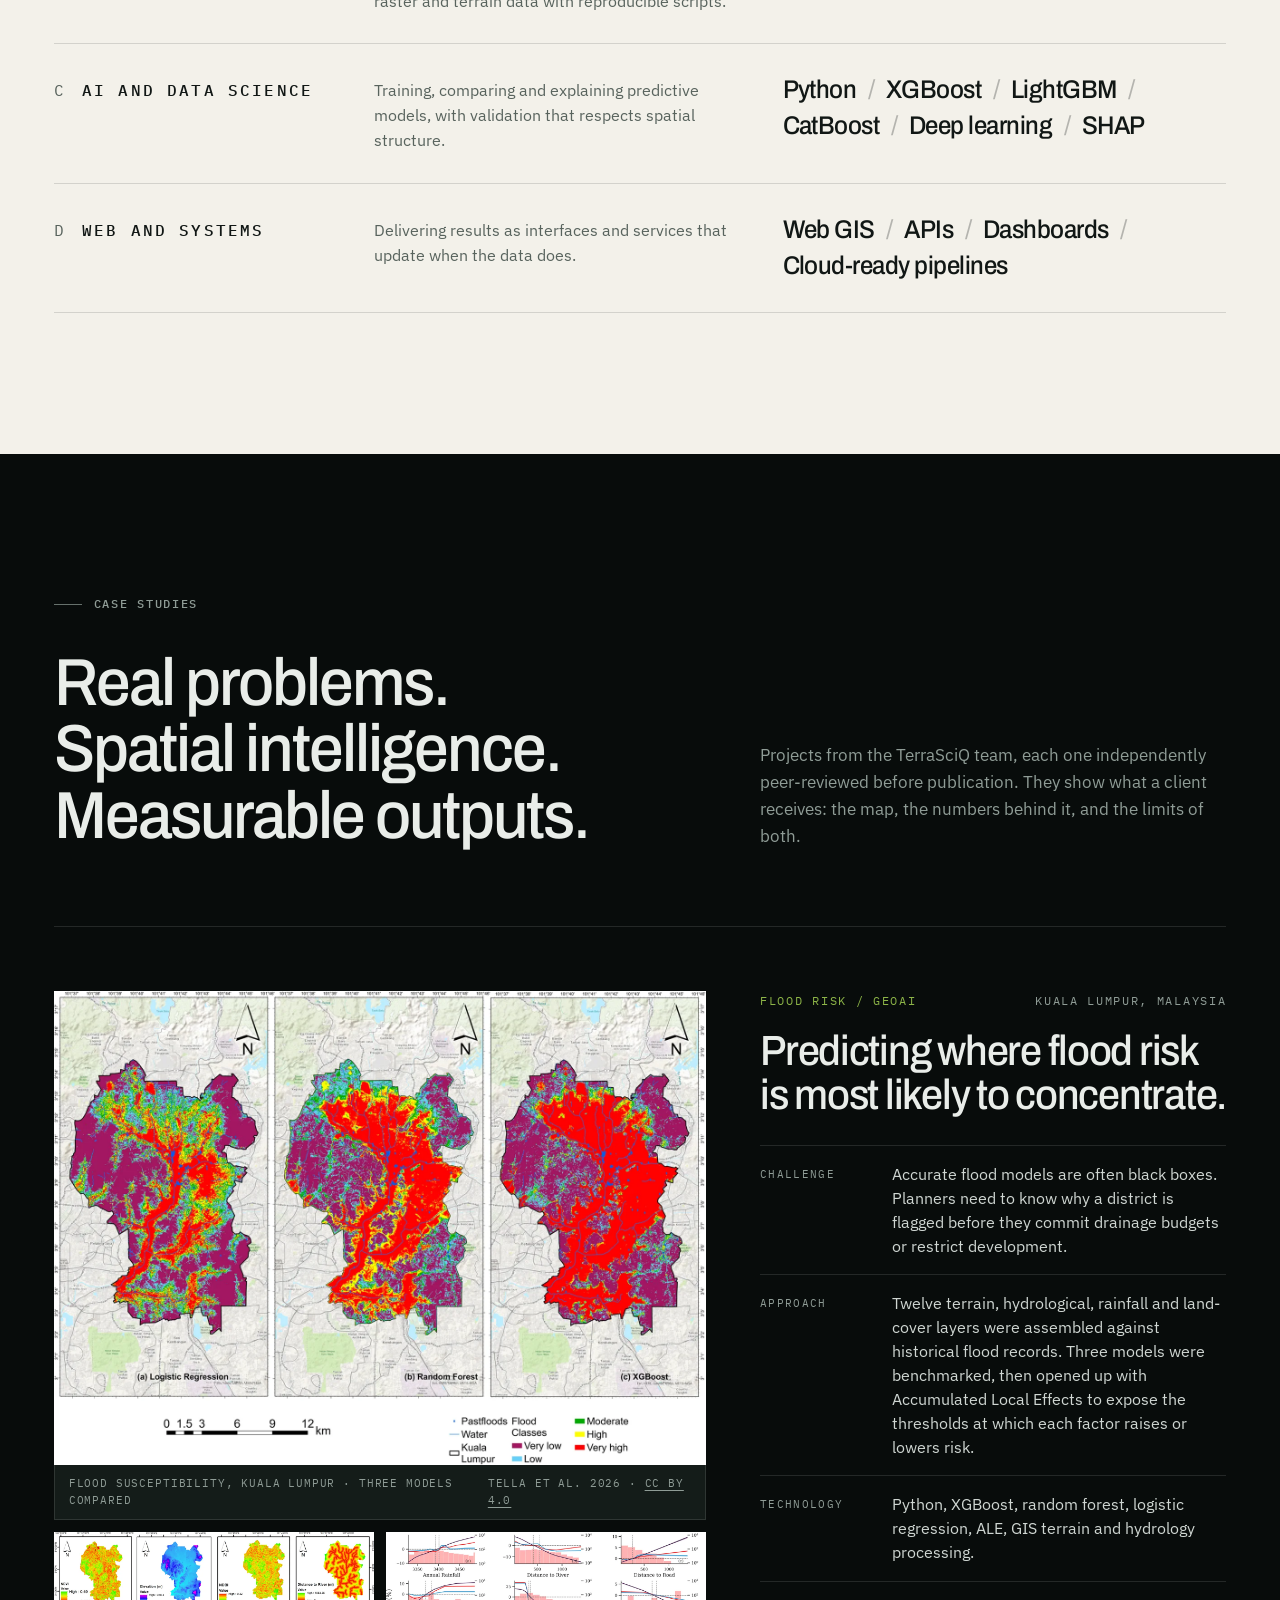
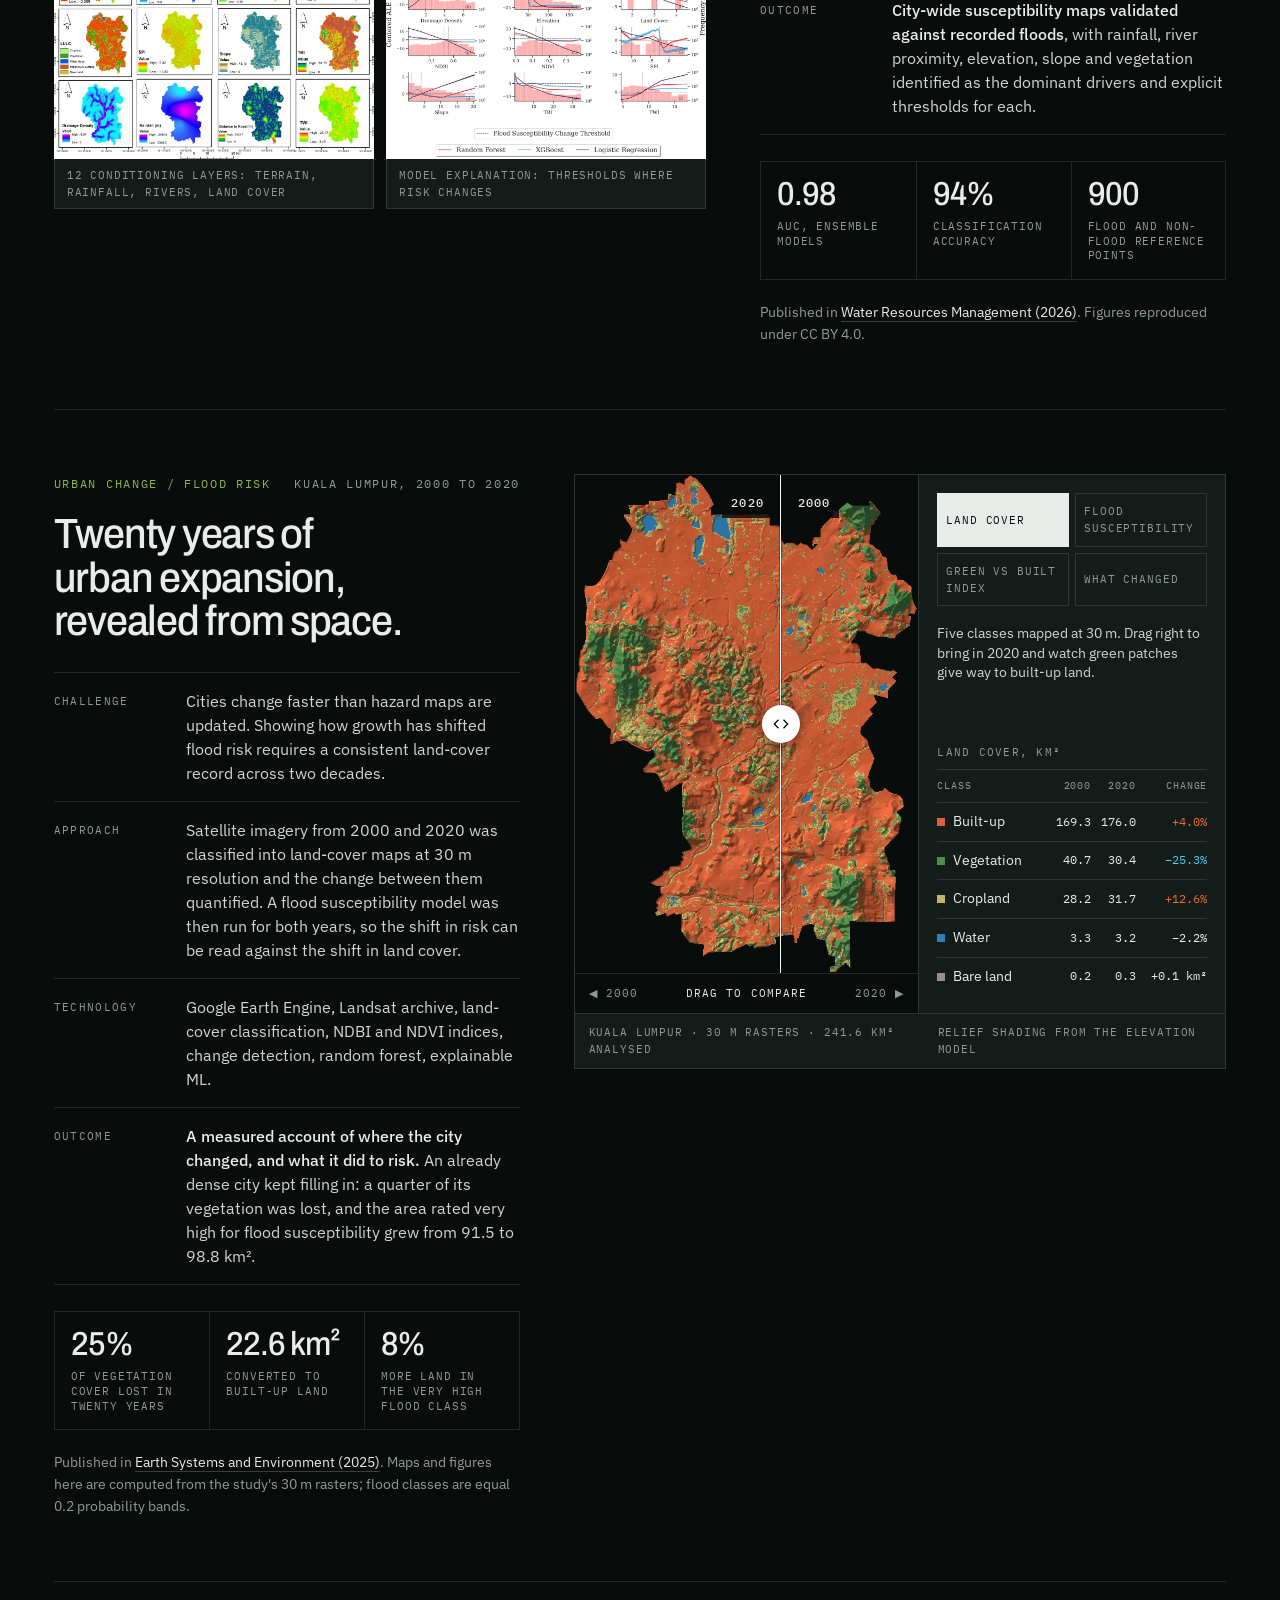
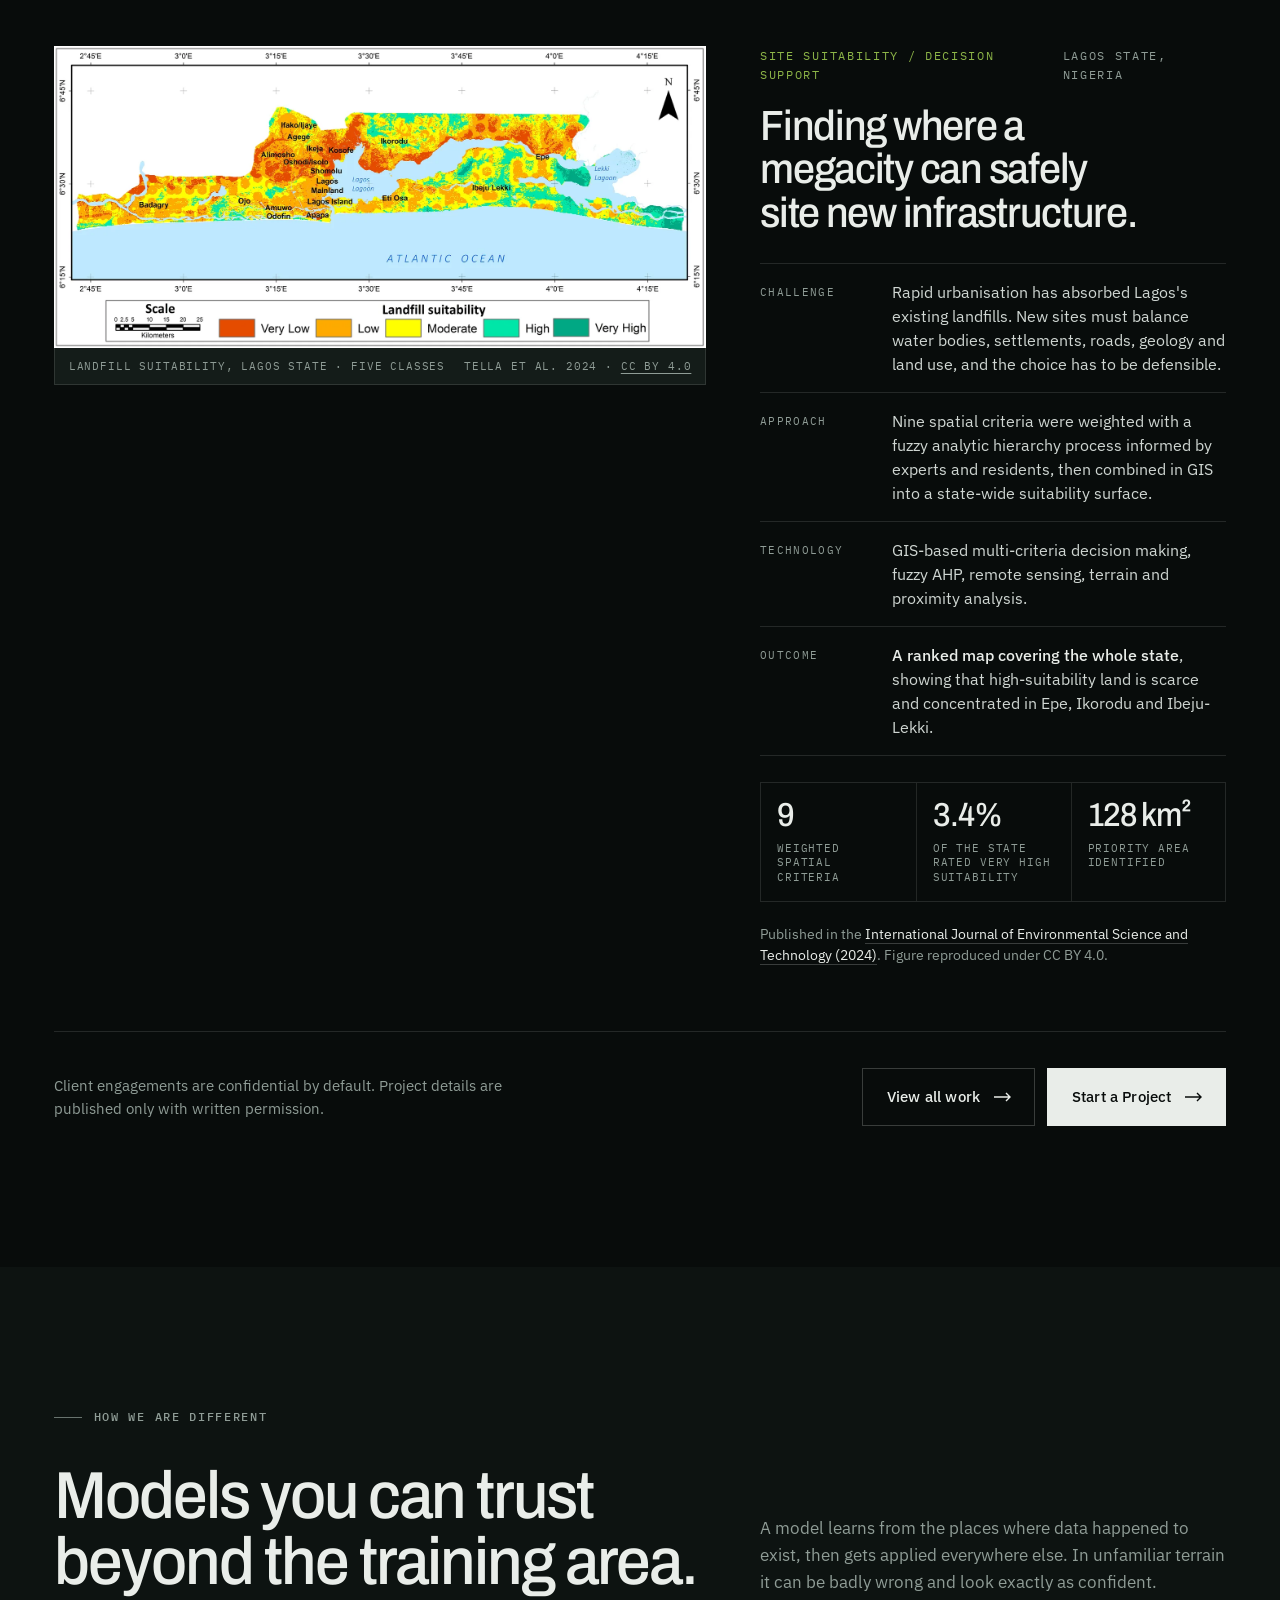
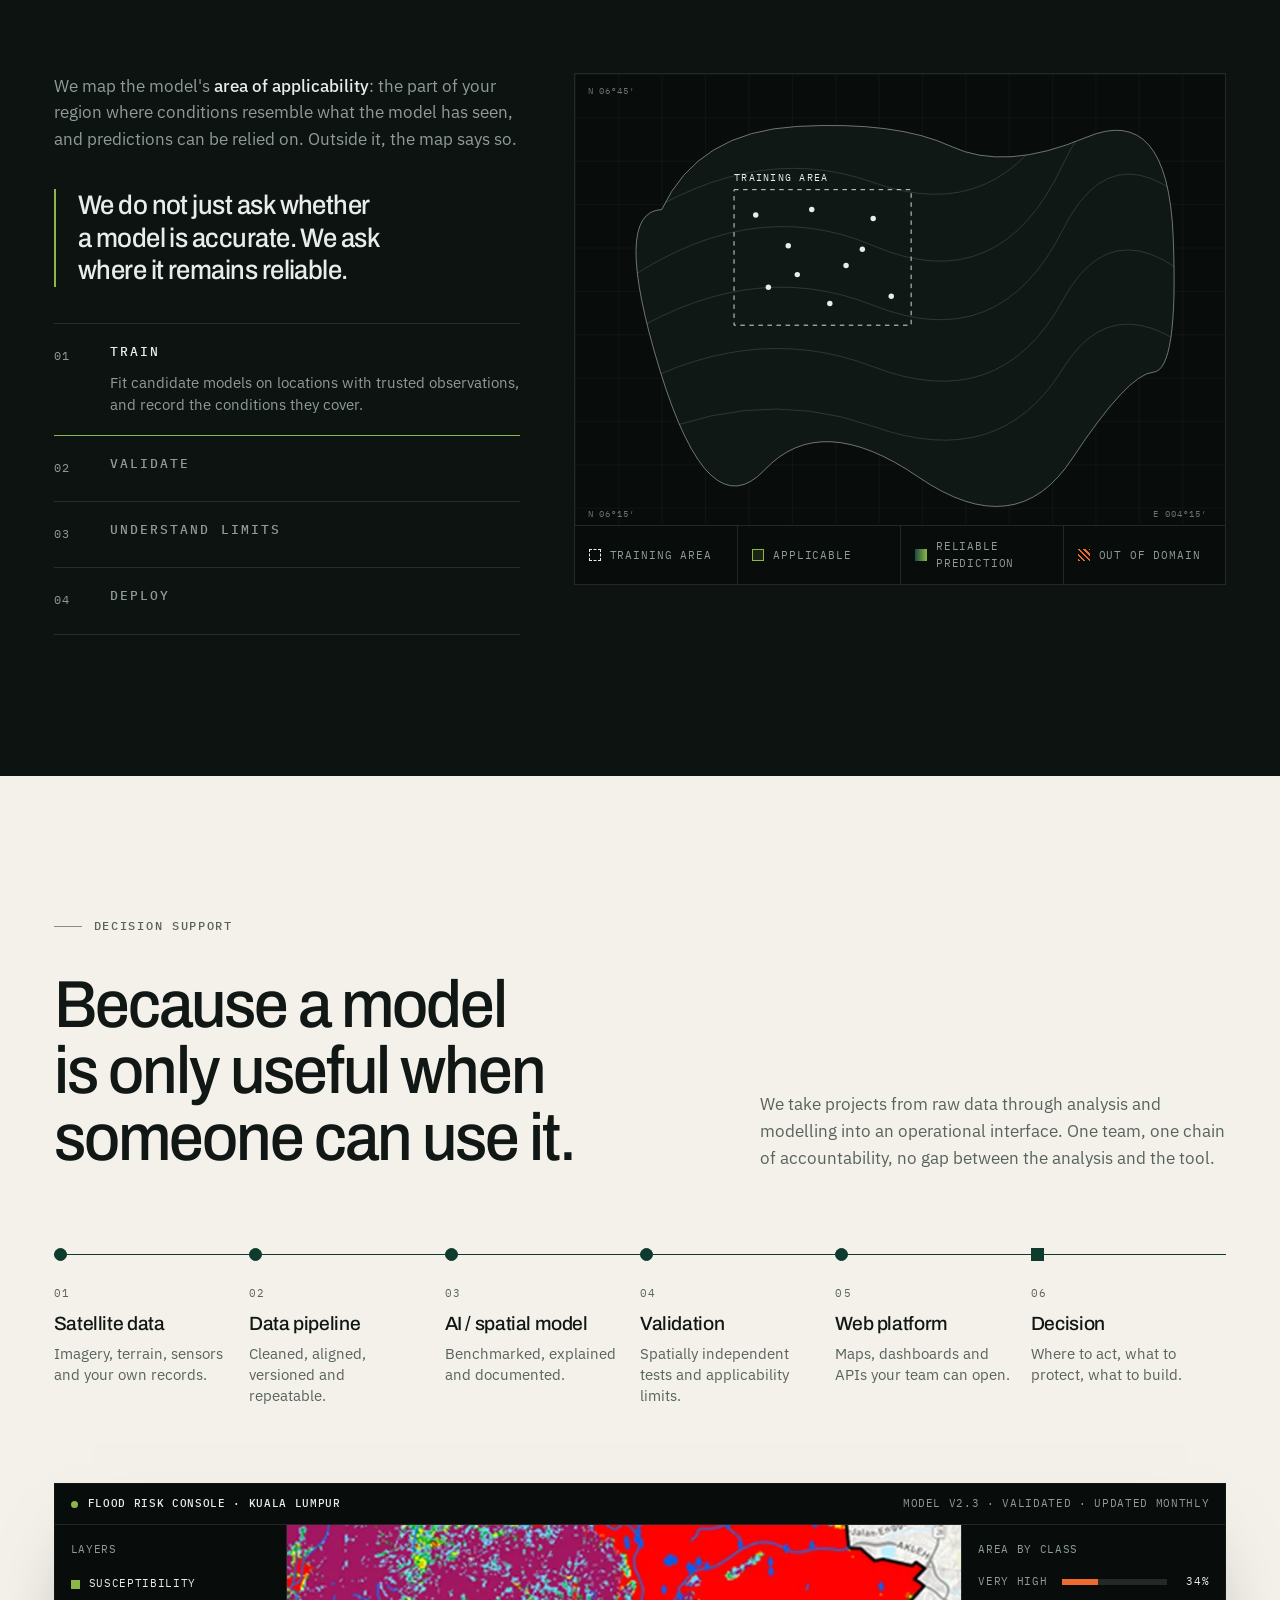
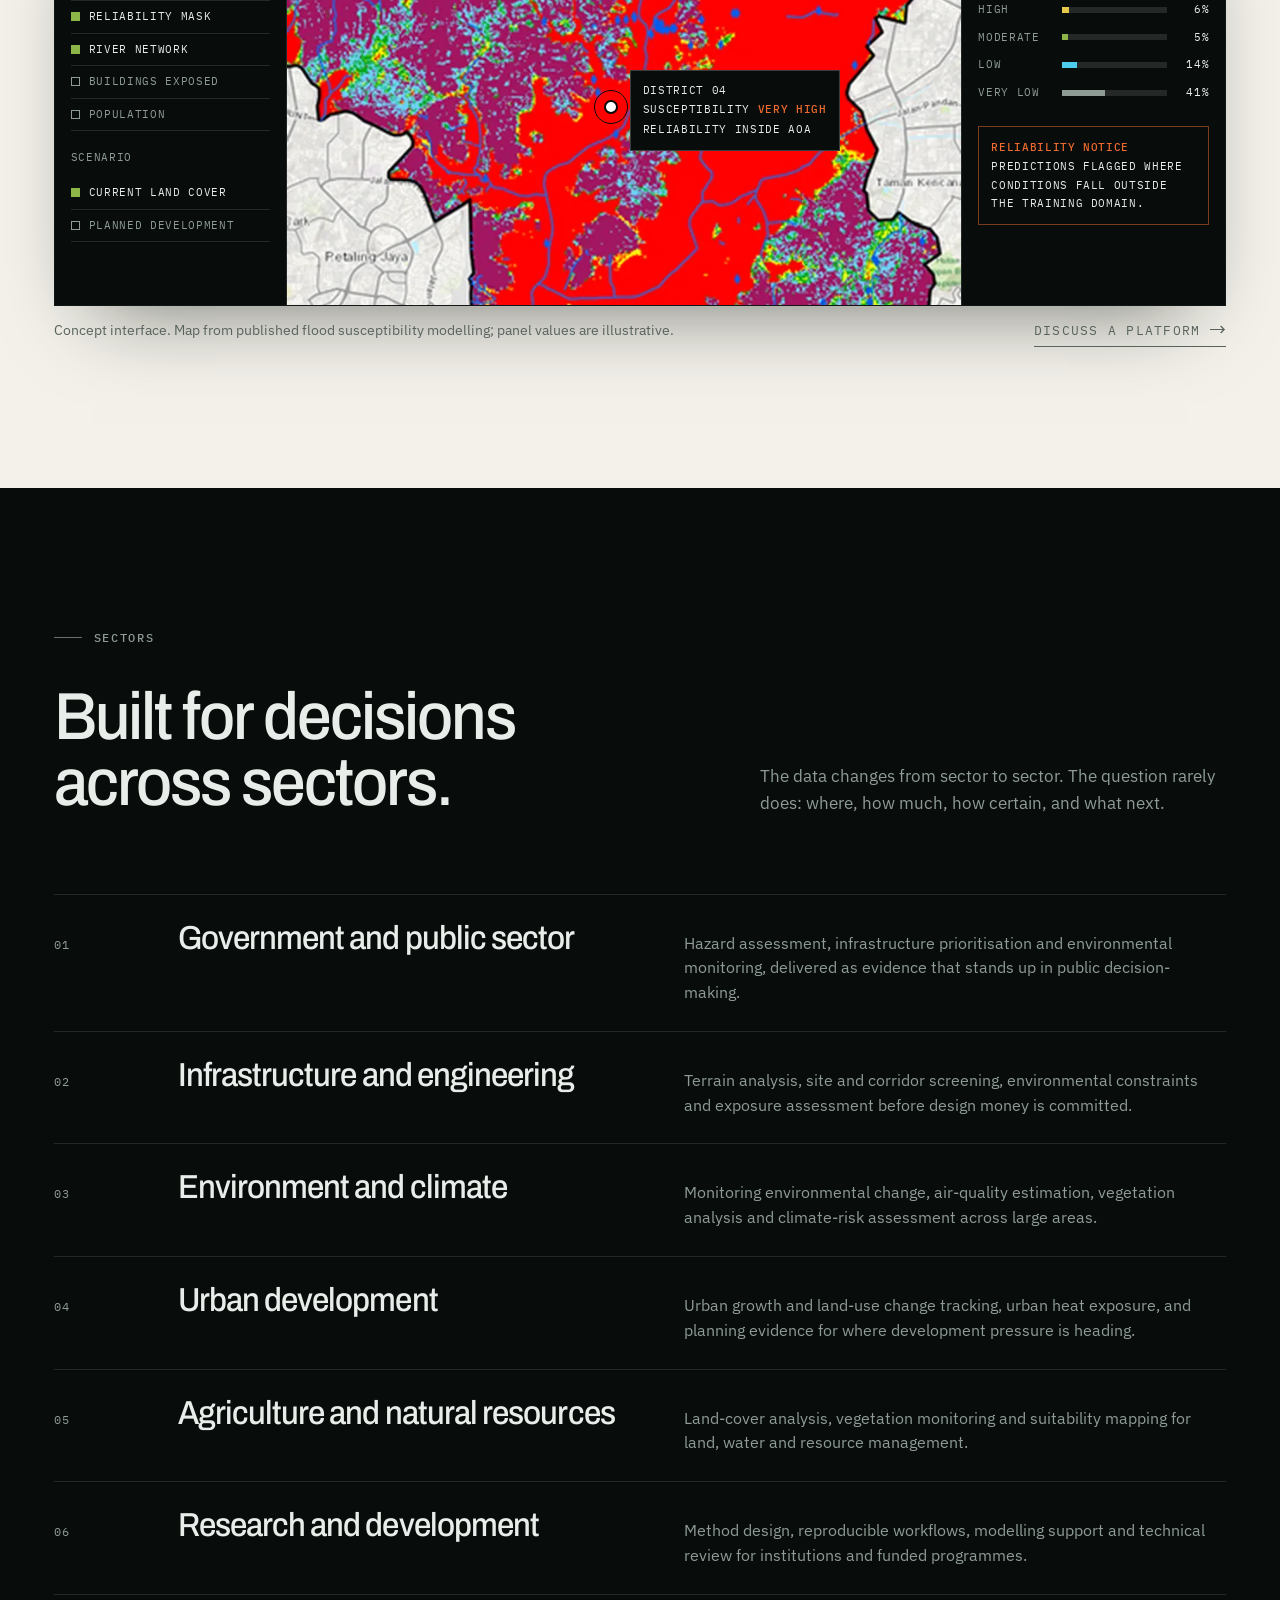
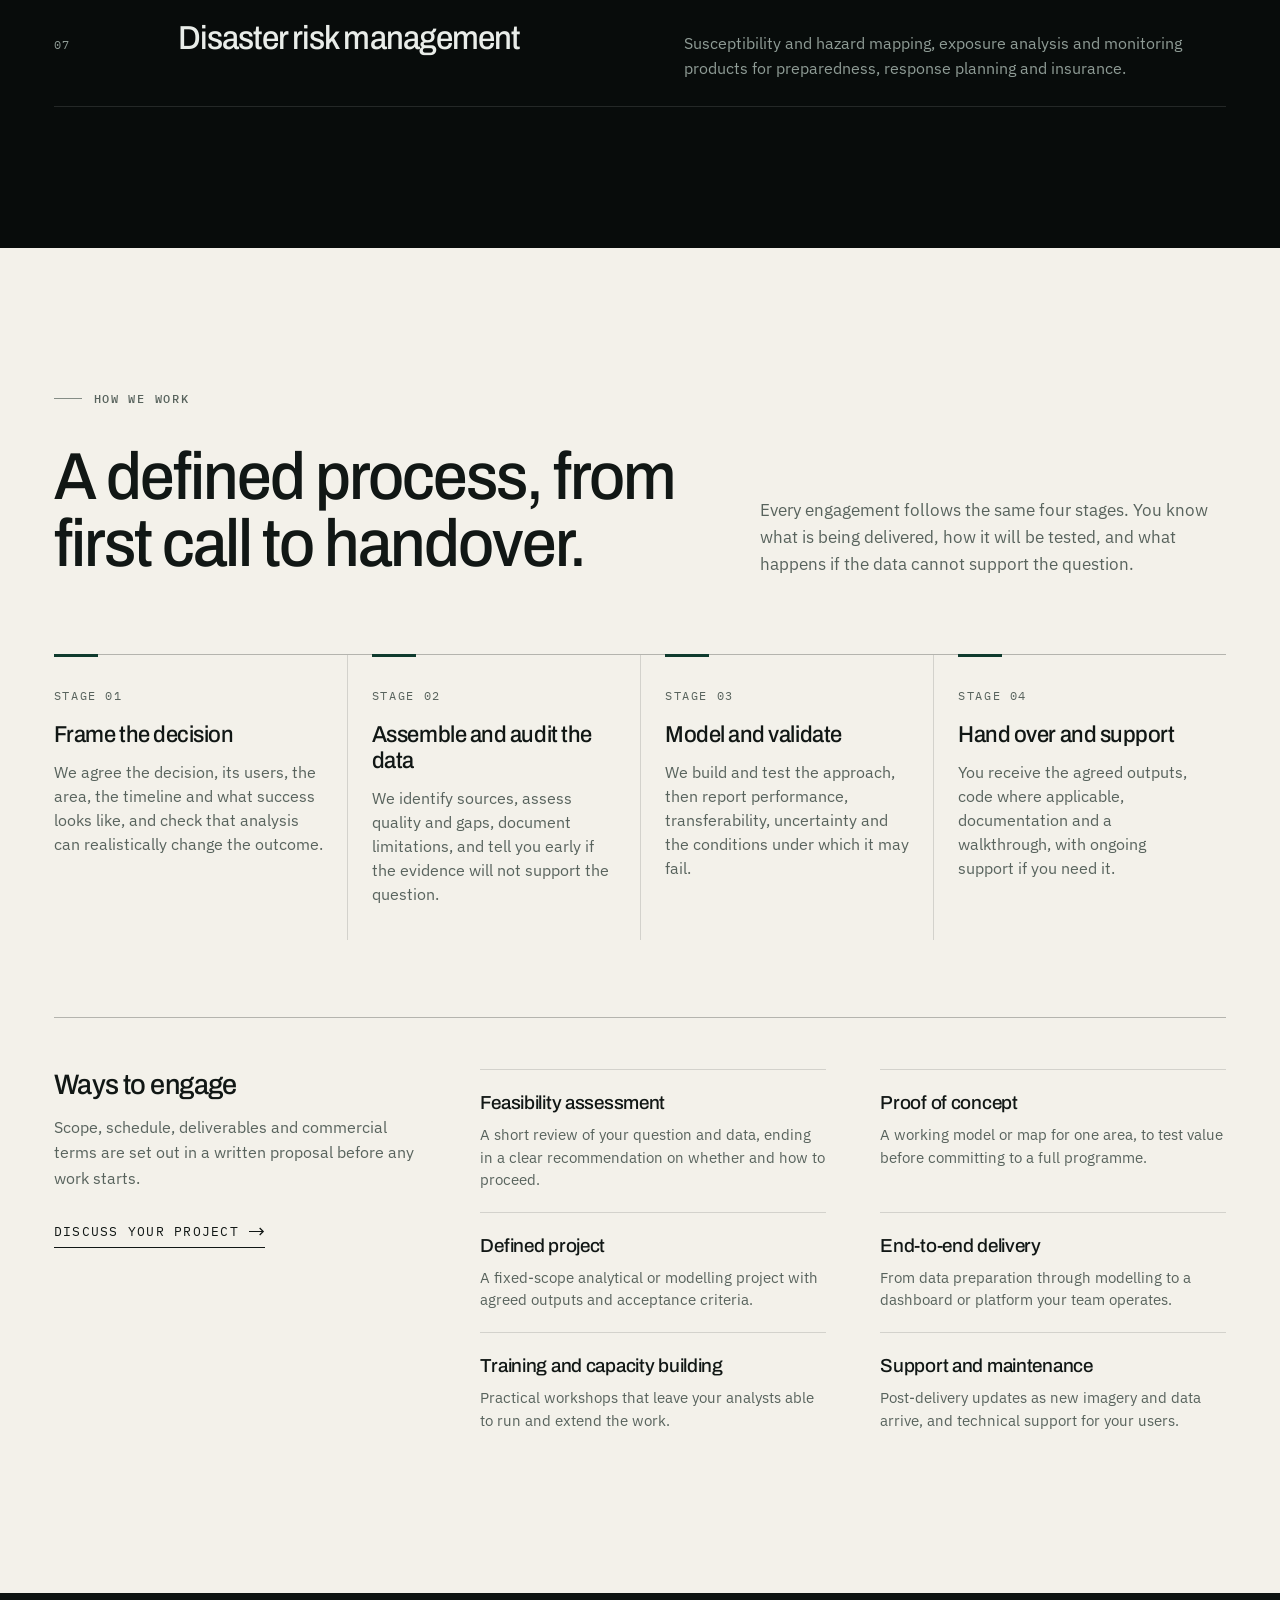
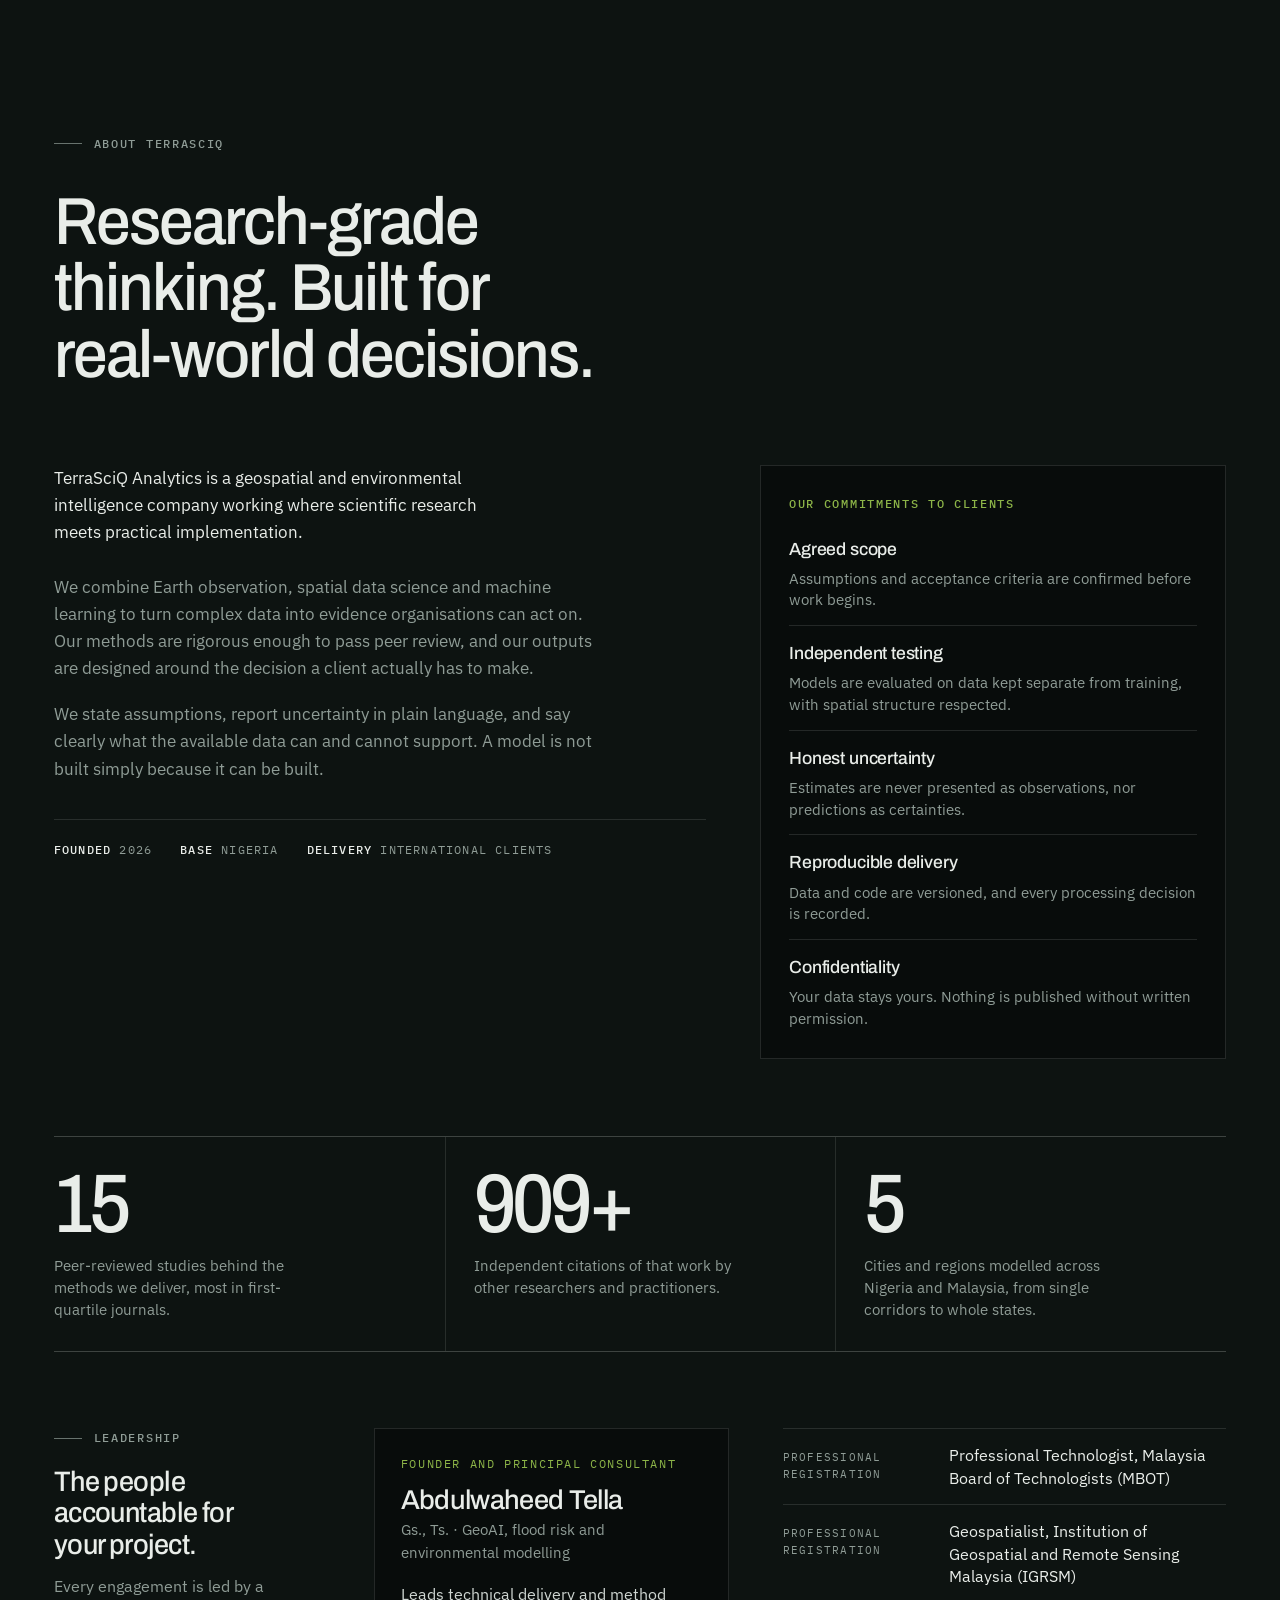
==== commit 1e0818aa: "Reframe as a company site; drag comparison with flood susceptibility Add a How we work section (deli" ====
--- a/index.html
+++ b/index.html
@@ -416,9 +416,9 @@
 <section class="section dark" id="work" aria-labelledby="work-title">
   <div class="wrap">
     <div class="head">
-      <p class="label">Selected work</p>
+      <p class="label">Case studies</p>
       <h2 class="h2 rv" id="work-title">Real problems. Spatial intelligence. Measurable outputs.</h2>
-      <p class="lede rv" style="--d:1">The methods we deliver were developed and tested in published, peer-reviewed studies led or co-authored by our founder. These are the outputs, shown as they were published.</p>
+      <p class="lede rv" style="--d:1">Projects from the TerraSciQ team, each one independently peer-reviewed before publication. They show what a client receives: the map, the numbers behind it, and the limits of both.</p>
     </div>
 
     <!-- Case 1 -->
@@ -456,27 +456,23 @@
       <div class="case__media rv">
         <div class="kl">
           <div class="kl__map">
-            <div class="kl__stage" id="kl-stage" style="--t:0">
-              <img id="kl-a" src="assets/img/kl-landcover-2000.webp" width="538" height="780" loading="lazy" decoding="async" alt="Land cover of Kuala Lumpur in 2000, classified from 30 metre satellite imagery.">
-              <img id="kl-b" src="assets/img/kl-landcover-2020.webp" width="538" height="780" loading="lazy" decoding="async" alt="Land cover of Kuala Lumpur in 2020, classified from 30 metre satellite imagery.">
-              <span class="kl__year" id="kl-year" aria-live="polite">2000</span>
+            <div class="wipe" id="kl-wipe" style="--p:50%">
+              <img id="kl-a" src="assets/img/kl-landcover-2000.webp" width="538" height="780" loading="lazy" decoding="async" alt="Land cover of Kuala Lumpur in 2000.">
+              <div class="wipe__top"><img id="kl-b" src="assets/img/kl-landcover-2020.webp" width="538" height="780" loading="lazy" decoding="async" alt="Land cover of Kuala Lumpur in 2020."></div>
+              <span class="wipe__line" aria-hidden="true"><b>2020</b><i></i><b>2000</b></span>
+              <input type="range" min="0" max="100" value="50" aria-label="Drag right to reveal 2020, left to return to 2000">
             </div>
-            <div class="kl__time" id="kl-time">
-              <button class="kl__play" id="kl-play" type="button" aria-label="Play the change from 2000 to 2020"><svg viewBox="0 0 12 12" aria-hidden="true"><path d="M2 1l9 5-9 5z" fill="currentColor"/></svg></button>
-              <button class="kl__tick" type="button" data-kl-year="0">2000</button>
-              <input type="range" min="0" max="100" value="0" aria-label="Move from 2000 to 2020">
-              <button class="kl__tick" type="button" data-kl-year="100">2020</button>
-            </div>
+            <p class="kl__hint" id="kl-hint"><span>◀ 2000</span><span>Drag to compare</span><span>2020 ▶</span></p>
           </div>
           <div class="kl__side">
             <div class="kl__layers" role="group" aria-label="Map layer">
               <button data-kl="landcover" aria-pressed="true">Land cover</button>
+              <button data-kl="flood" aria-pressed="false">Flood susceptibility</button>
+              <button data-kl="index" aria-pressed="false">Green vs built index</button>
               <button data-kl="change" aria-pressed="false">What changed</button>
-              <button data-kl="index" aria-pressed="false">Green vs built index</button>
-              <button data-kl="elevation" aria-pressed="false">Elevation</button>
             </div>
             <div class="kl__key" id="kl-key" aria-live="polite"></div>
-            <table class="kl__table">
+            <table class="kl__table" id="kl-table-landcover">
               <caption>Land cover, km²</caption>
               <thead><tr><th scope="col">Class</th><th scope="col">2000</th><th scope="col">2020</th><th scope="col">Change</th></tr></thead>
               <tbody>
@@ -487,25 +483,36 @@
                 <tr><th scope="row"><i style="background:#9a8f86"></i>Bare land</th><td>0.2</td><td>0.3</td><td>+0.1 km²</td></tr>
               </tbody>
             </table>
+            <table class="kl__table" id="kl-table-flood" hidden>
+              <caption>Flood susceptibility, km²</caption>
+              <thead><tr><th scope="col">Class</th><th scope="col">2000</th><th scope="col">2020</th><th scope="col">Change</th></tr></thead>
+              <tbody>
+                <tr><th scope="row"><i style="background:#c92a1e"></i>Very high</th><td>91.5</td><td>98.8</td><td class="up">+8.0%</td></tr>
+                <tr><th scope="row"><i style="background:#f08a3c"></i>High</th><td>22.1</td><td>16.6</td><td>−24.9%</td></tr>
+                <tr><th scope="row"><i style="background:#f0d95a"></i>Moderate</th><td>10.7</td><td>12.2</td><td class="up">+14.0%</td></tr>
+                <tr><th scope="row"><i style="background:#45b6d6"></i>Low</th><td>29.8</td><td>30.5</td><td>+2.3%</td></tr>
+                <tr><th scope="row"><i style="background:#1c6f8f"></i>Very low</th><td>85.9</td><td>83.5</td><td>−2.8%</td></tr>
+              </tbody>
+            </table>
           </div>
         </div>
-        <p class="plate__bar"><span>Kuala Lumpur · 30 m rasters · 241.6 km² analysed</span><span>Whole city shown · move the slider from 2000 to 2020</span></p>
+        <p class="plate__bar"><span>Kuala Lumpur · 30 m rasters · 241.6 km² analysed</span><span>Relief shading from the elevation model</span></p>
       </div>
       <div class="case__text rv" style="--d:1">
-        <p class="case__kicker"><span>Urban change / Earth observation</span><span>Kuala Lumpur, 2000 to 2020</span></p>
+        <p class="case__kicker"><span>Urban change / Flood risk</span><span>Kuala Lumpur, 2000 to 2020</span></p>
         <h3 class="case__title">Twenty years of urban expansion, revealed from space.</h3>
         <dl class="case__facts">
           <div><dt>Challenge</dt><dd>Cities change faster than hazard maps are updated. Showing how growth has shifted flood risk requires a consistent land-cover record across two decades.</dd></div>
-          <div><dt>Approach</dt><dd>Satellite imagery from 2000 and 2020 was classified into land-cover maps at 30 m resolution, change was quantified between them, and explainable machine learning linked that change statistically to shifting flood risk.</dd></div>
-          <div><dt>Technology</dt><dd>Google Earth Engine, Landsat archive, land-cover classification, combined NDBI and NDVI index, change detection, explainable ML.</dd></div>
-          <div><dt>Outcome</dt><dd><strong>A measured account of where the city changed.</strong> An already dense city kept filling in: a quarter of its remaining vegetation was lost, most of it to built-up land.</dd></div>
+          <div><dt>Approach</dt><dd>Satellite imagery from 2000 and 2020 was classified into land-cover maps at 30 m resolution and the change between them quantified. A flood susceptibility model was then run for both years, so the shift in risk can be read against the shift in land cover.</dd></div>
+          <div><dt>Technology</dt><dd>Google Earth Engine, Landsat archive, land-cover classification, NDBI and NDVI indices, change detection, random forest, explainable ML.</dd></div>
+          <div><dt>Outcome</dt><dd><strong>A measured account of where the city changed, and what it did to risk.</strong> An already dense city kept filling in: a quarter of its vegetation was lost, and the area rated very high for flood susceptibility grew from 91.5 to 98.8 km².</dd></div>
         </dl>
         <div class="case__metrics">
           <div><b data-count="25" data-suffix="%">25%</b><span>Of vegetation cover lost in twenty years</span></div>
           <div><b data-count="22.6" data-dec="1" data-suffix=" km²">22.6 km²</b><span>Converted to built-up land</span></div>
-          <div><b data-count="21" data-suffix="%">21%</b><span>Of the city changed land-cover class</span></div>
-        </div>
-        <p class="case__src">Published in <a href="https://doi.org/10.1007/s41748-025-00878-7" target="_blank" rel="noopener">Earth Systems and Environment (2025)</a>. Maps and figures here are computed from the study's 30 m rasters.</p>
+          <div><b data-count="8" data-suffix="%">8%</b><span>More land in the very high flood class</span></div>
+        </div>
+        <p class="case__src">Published in <a href="https://doi.org/10.1007/s41748-025-00878-7" target="_blank" rel="noopener">Earth Systems and Environment (2025)</a>. Maps and figures here are computed from the study's 30 m rasters; flood classes are equal 0.2 probability bands.</p>
       </div>
     </article>
 
@@ -535,30 +542,9 @@
       </div>
     </article>
 
-    <!-- Case 4 -->
-    <article class="case">
-      <div class="case__media rv">
-        <div class="plate plate--dark"><canvas id="aq-canvas" style="aspect-ratio:16/10.4" role="img" aria-label="Illustrative predicted air-quality surface with monitoring station locations."></canvas></div>
-        <div class="plate__bar">
-          <ul class="legend"><li><i style="background:linear-gradient(90deg,#12322e,#8db548,#ee6a2e);width:46px"></i>Predicted PM10, low to high</li><li><i style="border:1px solid #fff;border-radius:50%"></i>Monitoring station</li></ul>
-          <span>Illustrative rendering</span>
-        </div>
-      </div>
-      <div class="case__text rv" style="--d:1">
-        <p class="case__kicker"><span>Environmental intelligence</span><span>Selangor, Malaysia</span></p>
-        <h3 class="case__title">Turning sparse air-quality observations into continuous spatial intelligence.</h3>
-        <dl class="case__facts">
-          <div><dt>Challenge</dt><dd>Monitoring stations are few and far apart, and pollution shifts with weather and season. Agencies need to know what is happening between stations, and what drives it.</dd></div>
-          <div><dt>Approach</dt><dd>Station records were combined with climatic and land variables. Machine-learning, geostatistical and regression models were compared for predicting PM10 across the state and locating persistent hotspots.</dd></div>
-          <div><dt>Technology</dt><dd>Random forest, XGBoost, K-nearest neighbours, support vector regression, kriging, IDW, GIS.</dd></div>
-          <div><dt>Outcome</dt><dd><strong>State-wide PM10 prediction and hotspot maps</strong>, with the influence of climate and season quantified, across four peer-reviewed studies.</dd></div>
-        </dl>
-        <p class="case__src">Published in <a href="https://doi.org/10.1007/s11356-021-16150-0" target="_blank" rel="noopener">Environmental Science and Pollution Research (2021)</a> and <a href="https://doi.org/10.1016/j.apr.2021.101202" target="_blank" rel="noopener">Atmospheric Pollution Research (2021)</a>. The visual is an illustrative rendering.</p>
-      </div>
-    </article>
-
     <div class="more-work" id="more-work">
       <div class="more-work__panel" id="more-work-panel"><div>
+        <article class="mw"><span class="mw__n">04</span><h3>Air quality between the monitoring stations</h3><p>Machine-learning and geostatistical prediction of PM10 across Selangor from sparse station records, with hotspots and climatic drivers.</p><p class="mw__meta">Environ. Sci. Pollut. Res. · 2021</p></article>
         <article class="mw"><span class="mw__n">05</span><h3>From hazard to exposure: who and what is in the flood zone</h3><p>Deep-learning and ensemble susceptibility surfaces linked to buildings, land use and population, explained with SHAP and LIME.</p><p class="mw__meta">Sustainable Development · 2026</p></article>
         <article class="mw"><span class="mw__n">06</span><h3>Landslide proneness along a highway corridor</h3><p>GIS and multi-criteria analysis ranking slope-failure risk along the Taiping to Ipoh highway segment in Malaysia.</p><p class="mw__meta">Sustainability · 2022</p></article>
         <article class="mw"><span class="mw__n">07</span><h3>Land-use dynamics in conflict-affected regions</h3><p>Earth observation tracking how land use shifted across armed-conflict hotspots in north-east Nigeria.</p><p class="mw__meta">Land Use Policy · 2025</p></article>
@@ -724,41 +710,94 @@
   </div>
 </section>
 
+<!-- ============ HOW WE WORK ============ -->
+<section class="section light" id="approach" aria-labelledby="eng-title">
+  <div class="wrap">
+    <div class="head">
+      <p class="label">How we work</p>
+      <h2 class="h2 rv" id="eng-title">A defined process, from first call to handover.</h2>
+      <p class="lede rv" style="--d:1">Every engagement follows the same four stages. You know what is being delivered, how it will be tested, and what happens if the data cannot support the question.</p>
+    </div>
+
+    <ol class="stages">
+      <li class="rv"><span>Stage 01</span><h3>Frame the decision</h3><p>We agree the decision, its users, the area, the timeline and what success looks like, and check that analysis can realistically change the outcome.</p></li>
+      <li class="rv" style="--d:1"><span>Stage 02</span><h3>Assemble and audit the data</h3><p>We identify sources, assess quality and gaps, document limitations, and tell you early if the evidence will not support the question.</p></li>
+      <li class="rv" style="--d:2"><span>Stage 03</span><h3>Model and validate</h3><p>We build and test the approach, then report performance, transferability, uncertainty and the conditions under which it may fail.</p></li>
+      <li class="rv" style="--d:3"><span>Stage 04</span><h3>Hand over and support</h3><p>You receive the agreed outputs, code where applicable, documentation and a walkthrough, with ongoing support if you need it.</p></li>
+    </ol>
+
+    <div class="engage">
+      <div class="engage__intro rv">
+        <h3 class="h3">Ways to engage</h3>
+        <p>Scope, schedule, deliverables and commercial terms are set out in a written proposal before any work starts.</p>
+        <a class="link" href="#contact">Discuss your project <svg class="arr" aria-hidden="true"><use href="#arr"/></svg></a>
+      </div>
+      <ul class="engage__list">
+        <li class="rv"><b>Feasibility assessment</b><span>A short review of your question and data, ending in a clear recommendation on whether and how to proceed.</span></li>
+        <li class="rv"><b>Proof of concept</b><span>A working model or map for one area, to test value before committing to a full programme.</span></li>
+        <li class="rv"><b>Defined project</b><span>A fixed-scope analytical or modelling project with agreed outputs and acceptance criteria.</span></li>
+        <li class="rv"><b>End-to-end delivery</b><span>From data preparation through modelling to a dashboard or platform your team operates.</span></li>
+        <li class="rv"><b>Training and capacity building</b><span>Practical workshops that leave your analysts able to run and extend the work.</span></li>
+        <li class="rv"><b>Support and maintenance</b><span>Post-delivery updates as new imagery and data arrive, and technical support for your users.</span></li>
+      </ul>
+    </div>
+  </div>
+</section>
+
 <!-- ============ ABOUT ============ -->
-<section class="section light" id="about" aria-labelledby="about-title">
+<section class="section dark-2" id="about" aria-labelledby="about-title">
   <div class="wrap">
     <div class="head">
-      <p class="label">About</p>
+      <p class="label">About TerraSciQ</p>
       <h2 class="h2 rv" id="about-title">Research-grade thinking. Built for real-world decisions.</h2>
     </div>
     <div class="about">
       <div class="about__copy rv">
-        <p class="lede">TerraSciQ Analytics operates where scientific research meets practical implementation.</p>
+        <p class="lede">TerraSciQ Analytics is a geospatial and environmental intelligence company working where scientific research meets practical implementation.</p>
         <div class="body">
-          <p>We use rigorous spatial science, Earth observation and AI methods, and we design every output around the decision a client actually has to make. That means stating assumptions, reporting uncertainty in plain language, and saying clearly what the available data can and cannot support.</p>
-          <p>Engagements range from a short feasibility assessment to end-to-end delivery, from data preparation through to a working platform, with documentation and handover so your team is never dependent on ours.</p>
+          <p>We combine Earth observation, spatial data science and machine learning to turn complex data into evidence organisations can act on. Our methods are rigorous enough to pass peer review, and our outputs are designed around the decision a client actually has to make.</p>
+          <p>We state assumptions, report uncertainty in plain language, and say clearly what the available data can and cannot support. A model is not built simply because it can be built.</p>
         </div>
         <p class="facts"><span><b>Founded</b> 2026</span><span><b>Base</b> Nigeria</span><span><b>Delivery</b> International clients</span></p>
       </div>
-      <aside class="lead rv" style="--d:1" aria-label="Leadership">
-        <p class="lead__role">Founder and principal</p>
+      <div class="commit rv" style="--d:1">
+        <h3>Our commitments to clients</h3>
+        <ul>
+          <li><b>Agreed scope</b><span>Assumptions and acceptance criteria are confirmed before work begins.</span></li>
+          <li><b>Independent testing</b><span>Models are evaluated on data kept separate from training, with spatial structure respected.</span></li>
+          <li><b>Honest uncertainty</b><span>Estimates are never presented as observations, nor predictions as certainties.</span></li>
+          <li><b>Reproducible delivery</b><span>Data and code are versioned, and every processing decision is recorded.</span></li>
+          <li><b>Confidentiality</b><span>Your data stays yours. Nothing is published without written permission.</span></li>
+        </ul>
+      </div>
+    </div>
+
+    <div class="stats" id="stats">
+      <div class="stat rv"><b data-count="16">16</b><span>Peer-reviewed studies behind the methods we deliver, most in first-quartile journals.</span></div>
+      <div class="stat rv" style="--d:1"><b data-count="1000" data-suffix="+" data-sep="1">1,000+</b><span>Independent citations of that work by other researchers and practitioners.</span></div>
+      <div class="stat rv" style="--d:2"><b data-count="6">6</b><span>Cities and regions modelled across Nigeria and Malaysia, from single corridors to whole states.</span></div>
+    </div>
+
+    <div class="people">
+      <div class="people__head rv">
+        <p class="label">Leadership</p>
+        <h3 class="h3">The people accountable for your project.</h3>
+        <p>Every engagement is led by a registered professional who stays on the work from scoping to handover.</p>
+      </div>
+      <article class="lead rv" style="--d:1">
+        <p class="lead__role">Founder and Principal Consultant</p>
         <h3 class="lead__name">Abdulwaheed Tella</h3>
-        <p class="lead__post">Gs., Ts. · GeoAI and environmental modelling</p>
-        <p class="lead__bio">Works on explainable, transferable machine learning for flood risk, urban heat and environmental monitoring, and on getting model outputs into a form planners and engineers can use.</p>
-        <ul class="cred">
-          <li><span>Registered</span><span>Professional Technologist (MBOT) and Geospatialist (IGRSM), Malaysia</span></li>
-          <li><span>Research</span><span>Doctoral research in GeoAI and flood modelling, Monash University Malaysia</span></li>
-          <li><span>Collaboration</span><span>Visiting research associate, Curtin University, on model reliability</span></li>
-          <li><span>Funding</span><span>APNIC Foundation research fellowship, principal investigator</span></li>
-          <li><span>Recognition</span><span>Best Student Paper Award, IEEE Geoscience and Remote Sensing Symposium 2024</span></li>
-        </ul>
+        <p class="lead__post">Gs., Ts. · GeoAI, flood risk and environmental modelling</p>
+        <p class="lead__bio">Leads technical delivery and method design. Specialises in explainable, transferable machine learning for hazard and environmental mapping, and in turning model outputs into tools planners and engineers can use.</p>
         <a class="link" href="https://www.linkedin.com/in/abdulwaheedtella" target="_blank" rel="noopener">LinkedIn profile <svg class="arr" aria-hidden="true"><use href="#arr"/></svg></a>
-      </aside>
-    </div>
-    <div class="stats" id="stats">
-      <div class="stat rv"><b data-count="16">16</b><span>Peer-reviewed journal articles behind our methods, most in first-quartile journals.</span></div>
-      <div class="stat rv" style="--d:1"><b data-count="1000" data-suffix="+" data-sep="1">1,000+</b><span>Citations of that work by other researchers (Google Scholar, September 2026).</span></div>
-      <div class="stat rv" style="--d:2"><b data-count="25" data-suffix="+">25+</b><span>Manuscripts peer-reviewed for indexed journals. We know what scrutiny looks like.</span></div>
+      </article>
+      <ul class="standing rv" style="--d:2">
+        <li><span>Professional registration</span><b>Professional Technologist, Malaysia Board of Technologists (MBOT)</b></li>
+        <li><span>Professional registration</span><b>Geospatialist, Institution of Geospatial and Remote Sensing Malaysia (IGRSM)</b></li>
+        <li><span>Research collaboration</span><b>Monash University Malaysia and Curtin University, on reliable GeoAI for flood risk</b></li>
+        <li><span>Funded research</span><b>APNIC Foundation fellowship, principal investigator</b></li>
+        <li><span>Recognition</span><b>Best Student Paper Award, IEEE Geoscience and Remote Sensing Symposium 2024</b></li>
+      </ul>
     </div>
   </div>
 </section>
@@ -769,7 +808,7 @@
     <div class="head">
       <p class="label">Research and insights</p>
       <h2 class="h2 rv" id="res-title">Where research becomes applied intelligence.</h2>
-      <p class="lede rv" style="--d:1">Our methods are published, cited and open to inspection. A selection of the work behind the practice.</p>
+      <p class="lede rv" style="--d:1">Our methods are published, cited and open to inspection. A selection of the peer-reviewed work behind what we deliver.</p>
     </div>
 
     <div class="filters" role="group" aria-label="Filter publications by topic">
@@ -878,7 +917,8 @@
         <h3>Company</h3>
         <ul>
           <li><a href="#about">About</a></li>
-          <li><a href="#work">Work</a></li>
+          <li><a href="#approach">How we work</a></li>
+          <li><a href="#work">Case studies</a></li>
           <li><a href="#research">Research</a></li>
           <li><a href="#contact">Contact</a></li>
         </ul>
--- a/css/styles.css
+++ b/css/styles.css
@@ -396,25 +396,24 @@
 
 .kl { display: grid; grid-template-columns: minmax(0, 1.12fr) minmax(0, 1fr); background: var(--ink-3); border: 1px solid var(--line-d); }
 .kl__map { display: flex; flex-direction: column; min-width: 0; background: var(--ink); }
-.kl__stage { position: relative; aspect-ratio: 538 / 780; }
-.kl__stage img { position: absolute; inset: 0; width: 100%; height: 100%; object-fit: contain; transition: opacity 0.3s var(--ease); }
-.kl__stage #kl-b { opacity: var(--t, 0); transition: none; }
-.kl__stage.is-swapping img, .kl__stage.is-swapping #kl-b { opacity: 0; transition: opacity 0.2s; }
-.kl__stage.is-single #kl-b { display: none; }
-.kl__year { position: absolute; left: 14px; top: 14px; font-family: var(--display); font-weight: 500; font-stretch: 88%; font-size: clamp(1.6rem, 3vw, 2.6rem); letter-spacing: -0.03em; line-height: 1; color: var(--text-d); text-shadow: 0 0 18px var(--ink), 0 0 6px var(--ink); pointer-events: none; }
-.kl__time { display: grid; grid-template-columns: auto auto 1fr auto; align-items: center; gap: 10px; padding: 12px 14px; border-top: 1px solid var(--line-d); }
-.kl__time.is-off { visibility: hidden; }
-.kl__play { width: 32px; height: 32px; border-radius: 50%; border: 1px solid var(--line-d-2); display: grid; place-items: center; color: var(--text-d); transition: background 0.3s, color 0.3s, border-color 0.3s; }
-.kl__play:hover { background: var(--leaf); border-color: var(--leaf); color: var(--ink); }
-.kl__play svg { width: 10px; height: 10px; margin-left: 2px; }
-.kl__tick { font-family: var(--mono); font-size: 11.5px; letter-spacing: 0.1em; color: var(--mute-d); padding: 6px 2px; transition: color 0.3s; }
-.kl__tick:hover, .kl__tick.is-on { color: var(--text-d); }
-.kl__time input { -webkit-appearance: none; appearance: none; width: 100%; height: 24px; background: transparent; cursor: pointer; margin: 0; }
-.kl__time input::-webkit-slider-runnable-track { height: 2px; background: linear-gradient(90deg, var(--leaf) var(--fill, 0%), var(--line-d-2) var(--fill, 0%)); }
-.kl__time input::-moz-range-track { height: 2px; background: var(--line-d-2); }
-.kl__time input::-moz-range-progress { height: 2px; background: var(--leaf); }
-.kl__time input::-webkit-slider-thumb { -webkit-appearance: none; width: 16px; height: 16px; border-radius: 50%; background: var(--text-d); border: 0; margin-top: -7px; }
-.kl__time input::-moz-range-thumb { width: 16px; height: 16px; border-radius: 50%; background: var(--text-d); border: 0; }
+.wipe { position: relative; aspect-ratio: 538 / 780; touch-action: pan-y; user-select: none; }
+.wipe img { position: absolute; inset: 0; width: 100%; height: 100%; object-fit: contain; transition: opacity 0.25s var(--ease); }
+.wipe__top { position: absolute; inset: 0; clip-path: inset(0 calc(100% - var(--p, 50%)) 0 0); }
+.wipe.is-swapping img { opacity: 0; }
+.wipe.is-single .wipe__top, .wipe.is-single .wipe__line, .wipe.is-single input { display: none; }
+.wipe__line { position: absolute; top: 0; bottom: 0; left: var(--p, 50%); width: 0; pointer-events: none; }
+.wipe__line::before { content: ""; position: absolute; top: 0; bottom: 0; left: -0.5px; width: 1px; background: #fff; box-shadow: 0 0 0 1px rgba(8, 12, 11, 0.35); }
+.wipe__line i { position: absolute; top: 50%; left: 0; width: 38px; height: 38px; border-radius: 50%; transform: translate(-50%, -50%); background: #fff url("data:image/svg+xml,%3Csvg xmlns='http://www.w3.org/2000/svg' viewBox='0 0 24 24' fill='none' stroke='%23080c0b' stroke-width='1.6'%3E%3Cpath d='M9 7l-5 5 5 5M15 7l5 5-5 5'/%3E%3C/svg%3E") center / 20px no-repeat; box-shadow: 0 2px 14px rgba(8, 12, 11, 0.5); }
+.wipe__line b { position: absolute; top: 14px; font-family: var(--mono); font-weight: 500; font-size: 11.5px; letter-spacing: 0.1em; padding: 5px 9px; background: rgba(8, 12, 11, 0.82); color: var(--text-d); white-space: nowrap; }
+.wipe__line b:first-child { right: 8px; }
+.wipe__line b:last-child { left: 8px; }
+.wipe input { position: absolute; inset: 0; width: 100%; height: 100%; opacity: 0; cursor: ew-resize; margin: 0; }
+.wipe:focus-within .wipe__line i { outline: 2px solid var(--cyan); outline-offset: 3px; }
+.kl__hint { display: flex; justify-content: space-between; gap: 10px; padding: 11px 14px; border-top: 1px solid var(--line-d); font-family: var(--mono); font-size: 10.5px; letter-spacing: 0.1em; text-transform: uppercase; color: var(--mute-d); }
+.kl__hint span:nth-child(2) { color: var(--text-d); }
+.kl__hint.is-off span { visibility: hidden; }
+.kl__hint.is-off span:nth-child(2) { visibility: visible; }
+.kl__table[hidden] { display: none; }
 .kl__key ul { display: grid; gap: 5px; margin-bottom: 10px; text-transform: none; letter-spacing: 0; font-family: var(--body); font-size: 13px; color: #cfd6d2; }
 .kl__key li { display: grid; grid-template-columns: 10px 1fr auto; gap: 8px; align-items: center; }
 .kl__key li i { width: 10px; height: 10px; }
@@ -530,27 +529,51 @@
 .sector:hover h3 { color: var(--leaf); }
 .sector p { color: var(--mute-d); font-size: 16px; line-height: 1.55; max-width: 54ch; }
 
-/* 14 — About ------------------------------------------------------------- */
+/* 14 — How we work, About ------------------------------------------------ */
+.stages { display: grid; grid-template-columns: repeat(4, 1fr); border-top: 1px solid var(--line-l-2); counter-reset: st; }
+.stages li { padding: 26px 24px 34px 0; position: relative; }
+.stages li + li { padding-left: 24px; border-left: 1px solid var(--line-l); }
+.stages li::before { content: ""; position: absolute; top: -1px; left: 0; width: 44px; height: 3px; background: var(--forest); }
+.stages li + li::before { left: 24px; }
+.stages span { font-family: var(--mono); font-size: 11.5px; letter-spacing: 0.14em; text-transform: uppercase; color: var(--mute-l); }
+.stages h3 { font-family: var(--display); font-weight: 500; font-stretch: 94%; font-size: clamp(1.25rem, 1.8vw, 1.6rem); letter-spacing: -0.02em; line-height: 1.12; margin: 14px 0 12px; }
+.stages p { font-size: 15.5px; line-height: 1.55; color: var(--mute-l); }
+.engage { display: grid; grid-template-columns: minmax(0, 4fr) minmax(0, 8fr); gap: 32px var(--gutter); margin-top: clamp(48px, 6vw, 88px); padding-top: clamp(32px, 4vw, 56px); border-top: 1px solid var(--line-l-2); }
+.engage__intro p { color: var(--mute-l); margin: 14px 0 26px; max-width: 36ch; font-size: 16px; }
+.engage__list { display: grid; grid-template-columns: 1fr 1fr; gap: 0 var(--gutter); }
+.engage__list li { padding: 18px 0 20px; border-top: 1px solid var(--line-l); }
+.engage__list b { display: block; font-family: var(--display); font-weight: 500; font-size: 1.18rem; letter-spacing: -0.015em; }
+.engage__list span { display: block; margin-top: 6px; font-size: 15px; line-height: 1.5; color: var(--mute-l); }
+
 .about { display: grid; grid-template-columns: minmax(0, 7fr) minmax(0, 5fr); gap: 48px var(--gutter); }
 .about__copy p + p { margin-top: 1.1em; }
-.about__copy .lede { color: var(--text-l); max-width: 46ch; }
-.about__copy .body { color: var(--mute-l); max-width: 56ch; margin-top: 28px; }
-.facts { display: flex; flex-wrap: wrap; gap: 8px 28px; margin-top: 36px; padding-top: 20px; border-top: 1px solid var(--line-l); font-family: var(--mono); font-size: 12px; letter-spacing: 0.1em; text-transform: uppercase; color: var(--mute-l); }
-.facts b { color: var(--text-l); font-weight: 500; }
-.stats { display: grid; grid-template-columns: repeat(3, 1fr); border-top: 1px solid var(--line-l-2); border-bottom: 1px solid var(--line-l-2); margin-top: clamp(48px, 6vw, 88px); }
+.about__copy .lede { color: var(--text-d); max-width: 46ch; }
+.about__copy .body { color: var(--mute-d); max-width: 56ch; margin-top: 28px; }
+.facts { display: flex; flex-wrap: wrap; gap: 8px 28px; margin-top: 36px; padding-top: 20px; border-top: 1px solid var(--line-d); font-family: var(--mono); font-size: 12px; letter-spacing: 0.1em; text-transform: uppercase; color: var(--mute-d); }
+.facts b { color: var(--text-d); font-weight: 500; }
+.commit { border: 1px solid var(--line-d); background: var(--ink); padding: 28px; }
+.commit h3 { font-family: var(--mono); font-weight: 500; font-size: 12px; letter-spacing: 0.14em; text-transform: uppercase; color: var(--leaf); margin-bottom: 8px; }
+.commit li { padding: 14px 0; border-bottom: 1px solid var(--line-d); }
+.commit li:last-child { border-bottom: 0; padding-bottom: 0; }
+.commit b { display: block; font-family: var(--display); font-weight: 500; font-size: 1.1rem; letter-spacing: -0.01em; }
+.commit span { display: block; margin-top: 4px; font-size: 14.5px; line-height: 1.5; color: var(--mute-d); }
+.stats { display: grid; grid-template-columns: repeat(3, 1fr); border-top: 1px solid var(--line-d-2); border-bottom: 1px solid var(--line-d-2); margin-top: clamp(48px, 6vw, 88px); }
 .stat { padding: 30px 24px 30px 0; }
-.stat + .stat { padding-left: 28px; border-left: 1px solid var(--line-l); }
+.stat + .stat { padding-left: 28px; border-left: 1px solid var(--line-d); }
 .stat b { display: block; font-family: var(--display); font-weight: 500; font-stretch: 86%; font-size: clamp(3rem, 6.5vw, 6rem); line-height: 0.9; letter-spacing: -0.045em; }
-.stat span { display: block; margin-top: 14px; font-size: 15px; color: var(--mute-l); max-width: 28ch; line-height: 1.45; }
-.lead { background: var(--white); border: 1px solid var(--line-l); padding: 28px; }
-.lead__role { font-family: var(--mono); font-size: 11.5px; letter-spacing: 0.14em; text-transform: uppercase; color: var(--mute-l); }
+.stat span { display: block; margin-top: 14px; font-size: 15px; color: var(--mute-d); max-width: 30ch; line-height: 1.45; }
+.people { display: grid; grid-template-columns: minmax(0, 3fr) minmax(0, 4fr) minmax(0, 5fr); gap: 32px var(--gutter); margin-top: clamp(48px, 6vw, 88px); align-items: start; }
+.people__head .h3 { margin: 18px 0 14px; }
+.people__head p:last-child { color: var(--mute-d); font-size: 15.5px; max-width: 32ch; }
+.lead { border: 1px solid var(--line-d); background: var(--ink); padding: 26px; }
+.lead__role { font-family: var(--mono); font-size: 11.5px; letter-spacing: 0.14em; text-transform: uppercase; color: var(--leaf); }
 .lead__name { font-family: var(--display); font-weight: 500; font-size: 1.7rem; letter-spacing: -0.025em; margin: 12px 0 2px; line-height: 1.1; }
-.lead__post { font-size: 14.5px; color: var(--mute-l); }
-.lead__bio { margin-top: 18px; font-size: 15.5px; color: var(--mute-l); line-height: 1.55; }
-.cred { margin-top: 22px; border-top: 1px solid var(--line-l); }
-.cred li { display: grid; grid-template-columns: 104px 1fr; gap: 14px; padding: 12px 0; border-bottom: 1px solid var(--line-l); font-size: 14.5px; line-height: 1.45; }
-.cred li span:first-child { font-family: var(--mono); font-size: 10.5px; letter-spacing: 0.12em; text-transform: uppercase; color: var(--mute-l); padding-top: 3px; }
-.lead .link { margin-top: 22px; }
+.lead__post { font-size: 14.5px; color: var(--mute-d); }
+.lead__bio { margin: 18px 0 22px; font-size: 15.5px; color: #cfd6d2; line-height: 1.55; }
+.standing { border-top: 1px solid var(--line-d); }
+.standing li { display: grid; grid-template-columns: 150px 1fr; gap: 16px; padding: 15px 0; border-bottom: 1px solid var(--line-d); align-items: baseline; }
+.standing span { font-family: var(--mono); font-size: 10.5px; letter-spacing: 0.12em; text-transform: uppercase; color: var(--mute-d); }
+.standing b { font-weight: 400; font-size: 15.5px; line-height: 1.45; color: var(--text-d); }
 
 /* 15 — Research ---------------------------------------------------------- */
 .filters { display: flex; flex-wrap: wrap; gap: 8px; margin-bottom: 28px; }
@@ -682,7 +705,11 @@
   .aoa__map { position: static; }
   .mw { grid-template-columns: 40px 1fr; }
   .mw p, .mw__meta { grid-column: 2; text-align: left; }
-  .aoa, .about, .contact__grid { grid-template-columns: 1fr; }
+  .aoa, .about, .contact__grid, .engage, .people { grid-template-columns: 1fr; }
+  .stages { grid-template-columns: 1fr 1fr; }
+  .stages li:nth-child(3) { padding-left: 0; border-left: 0; }
+  .stages li:nth-child(3)::before { left: 0; }
+  .stages li:nth-child(n + 3) { border-top: 1px solid var(--line-l); }
   .aoa__map { order: -1; }
   .aoa__legend { grid-template-columns: 1fr 1fr; }
   .aoa__legend li:nth-child(3) { border-left: 0; }
@@ -703,7 +730,7 @@
   .sector p { grid-column: 2; }
   .stats { grid-template-columns: 1fr; }
   .stat, .stat + .stat { padding: 24px 0; border-left: 0; }
-  .stat + .stat { border-top: 1px solid var(--line-l); }
+  .stat + .stat { border-top: 1px solid var(--line-d); }
   .pub { grid-template-columns: 52px 1fr; gap: 8px 14px; }
   .pub__venue, .pub .link { grid-column: 2; justify-self: start; }
   .research__foot { grid-template-columns: 1fr; }
@@ -728,7 +755,11 @@
   .form__foot .btn { width: 100%; justify-content: space-between; }
   .channels a { grid-template-columns: 1fr 20px; }
   .channels span { grid-column: 1 / -1; }
-  .cred li { grid-template-columns: 1fr; gap: 2px; }
+  .standing li { grid-template-columns: 1fr; gap: 4px; }
+  .stages, .engage__list { grid-template-columns: 1fr; }
+  .stages li, .stages li + li { padding: 24px 0 28px; border-left: 0; }
+  .stages li + li { border-top: 1px solid var(--line-l); }
+  .stages li + li::before { left: 0; }
   .file small { display: none; }
   .work__cta div, .work__cta .btn { width: 100%; justify-content: space-between; }
 }
